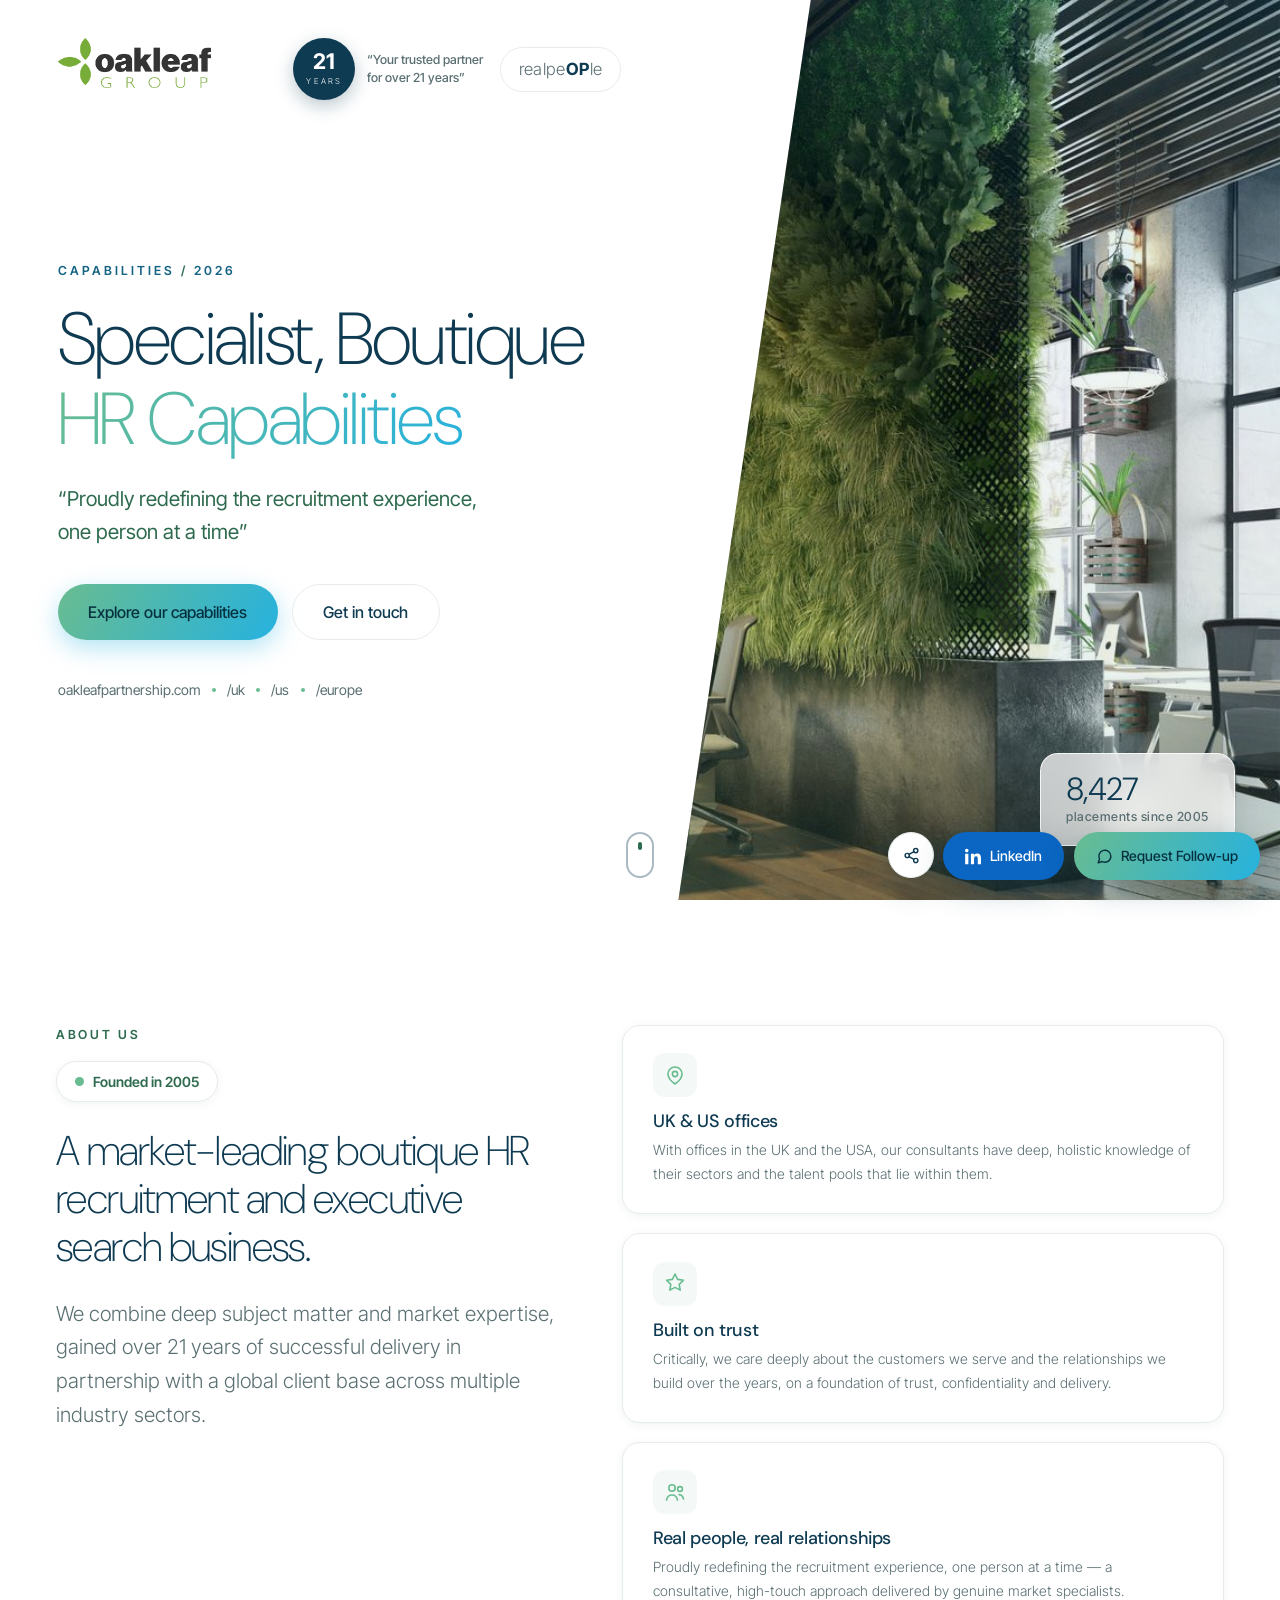
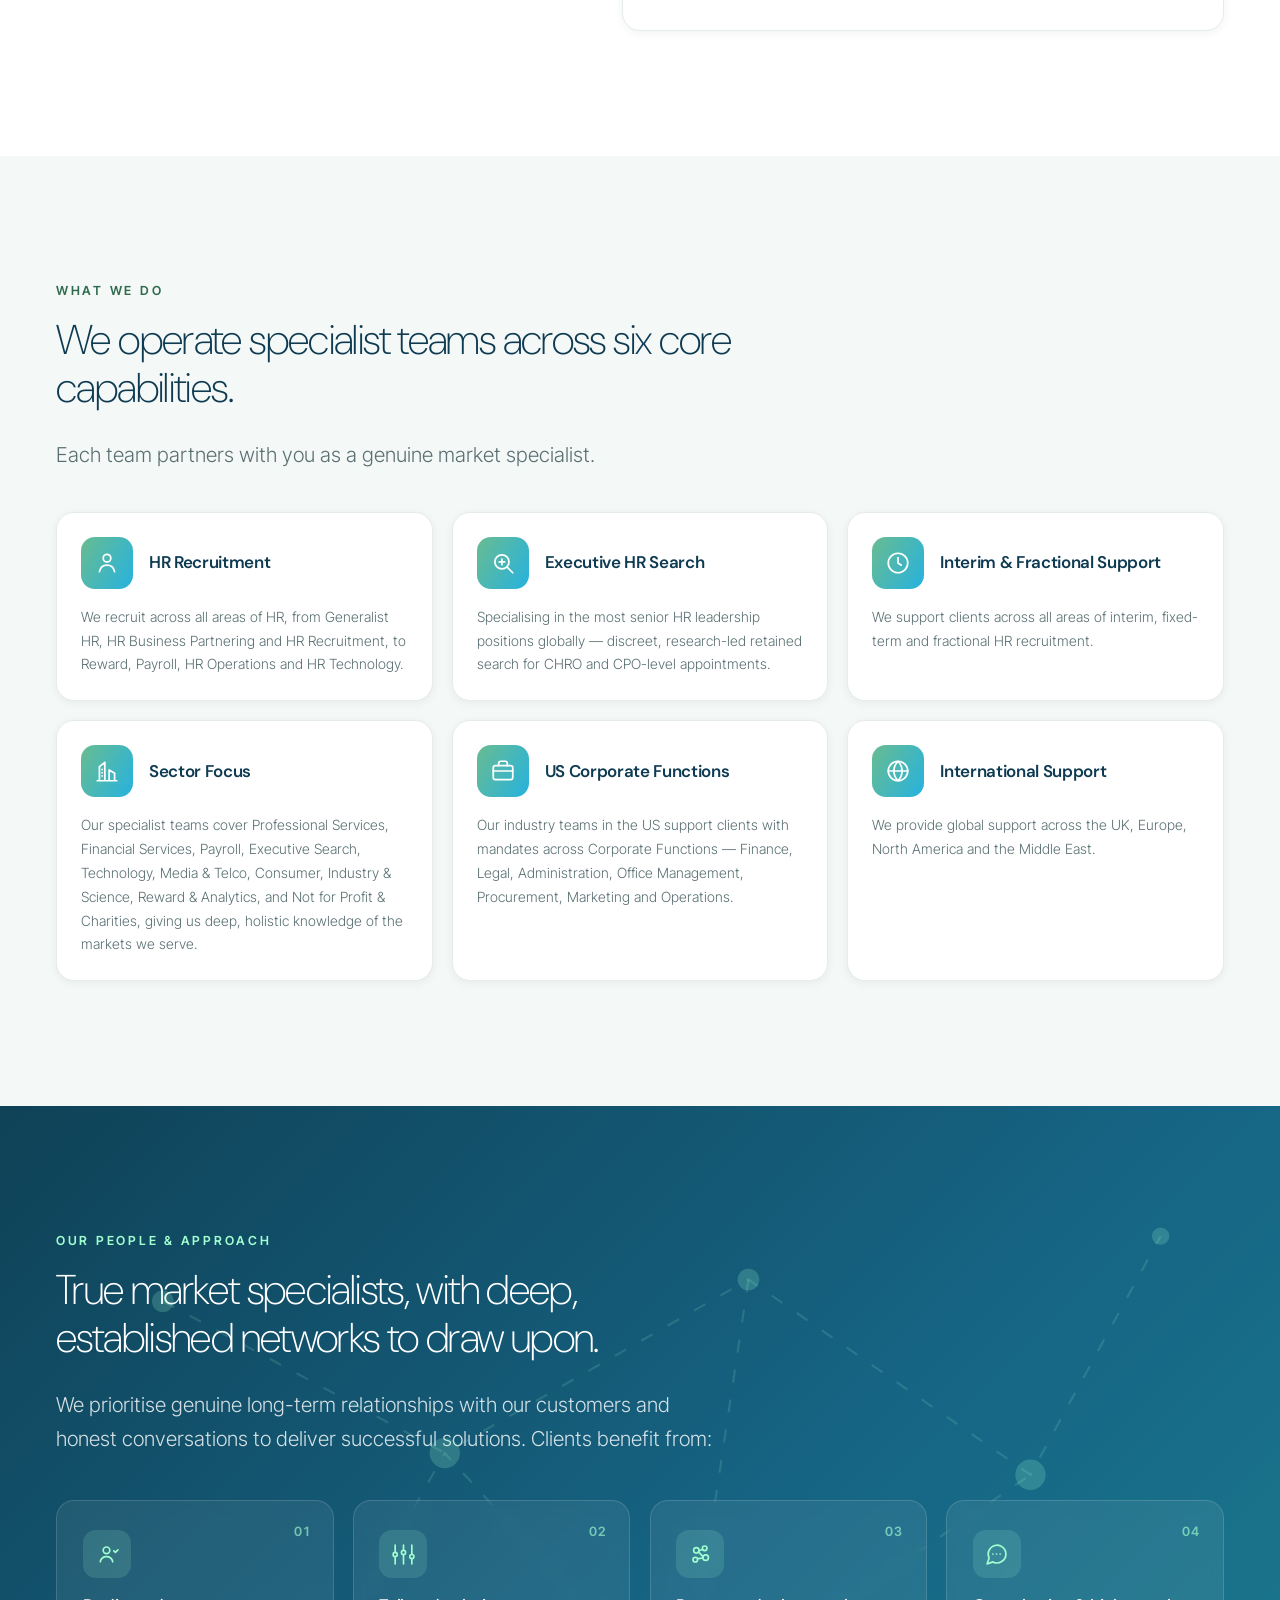
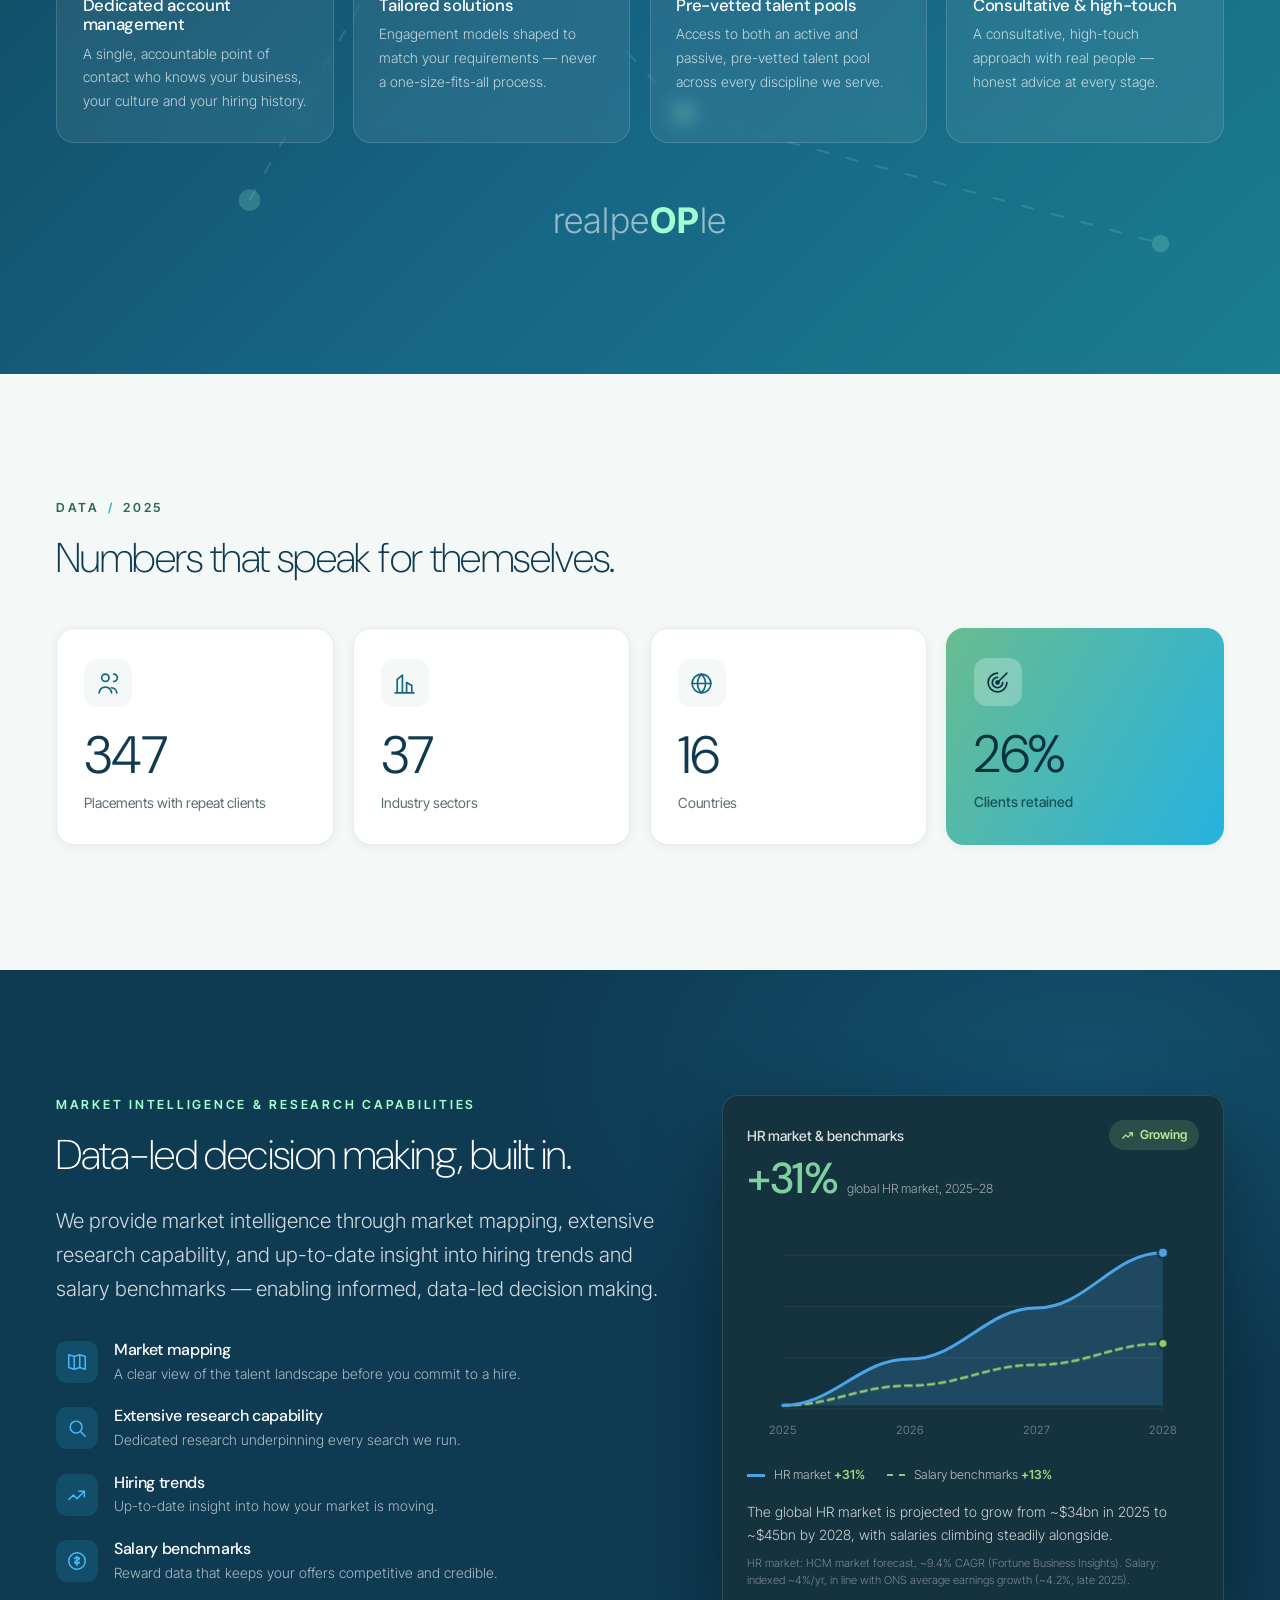
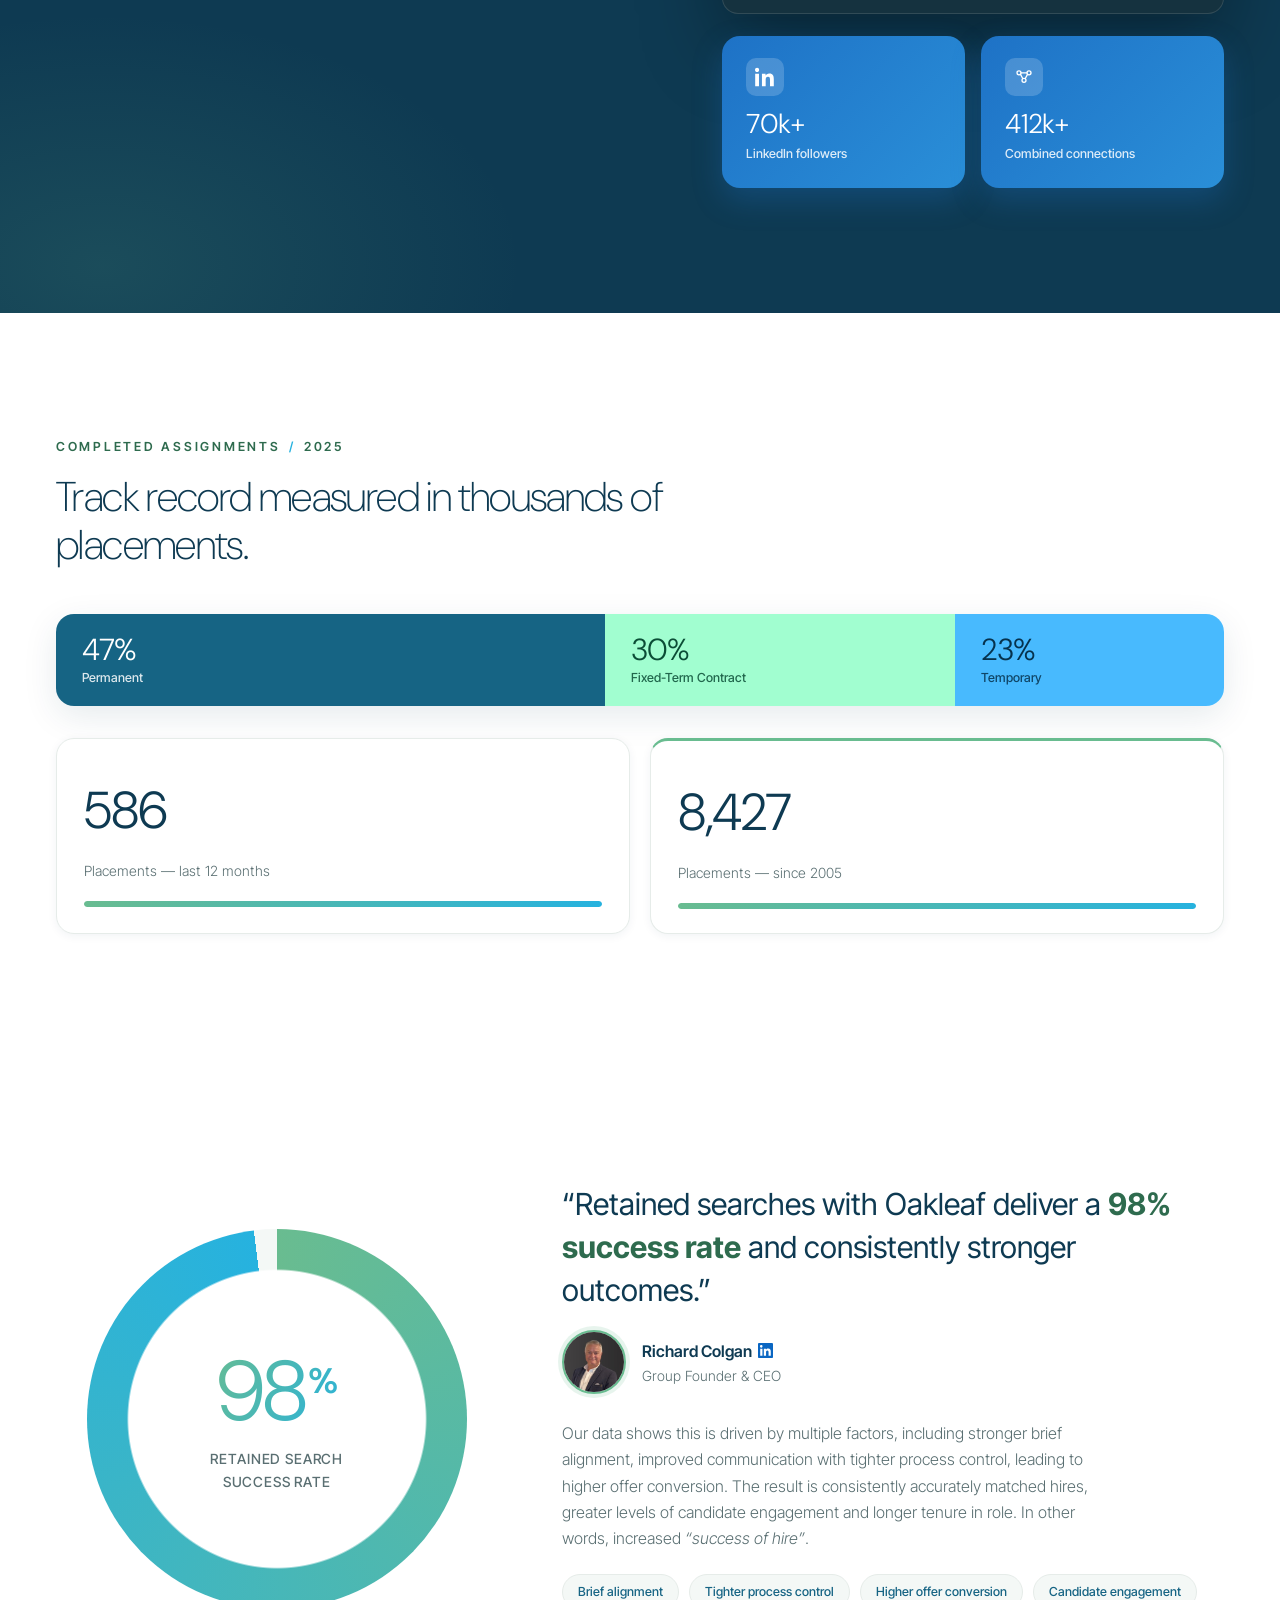
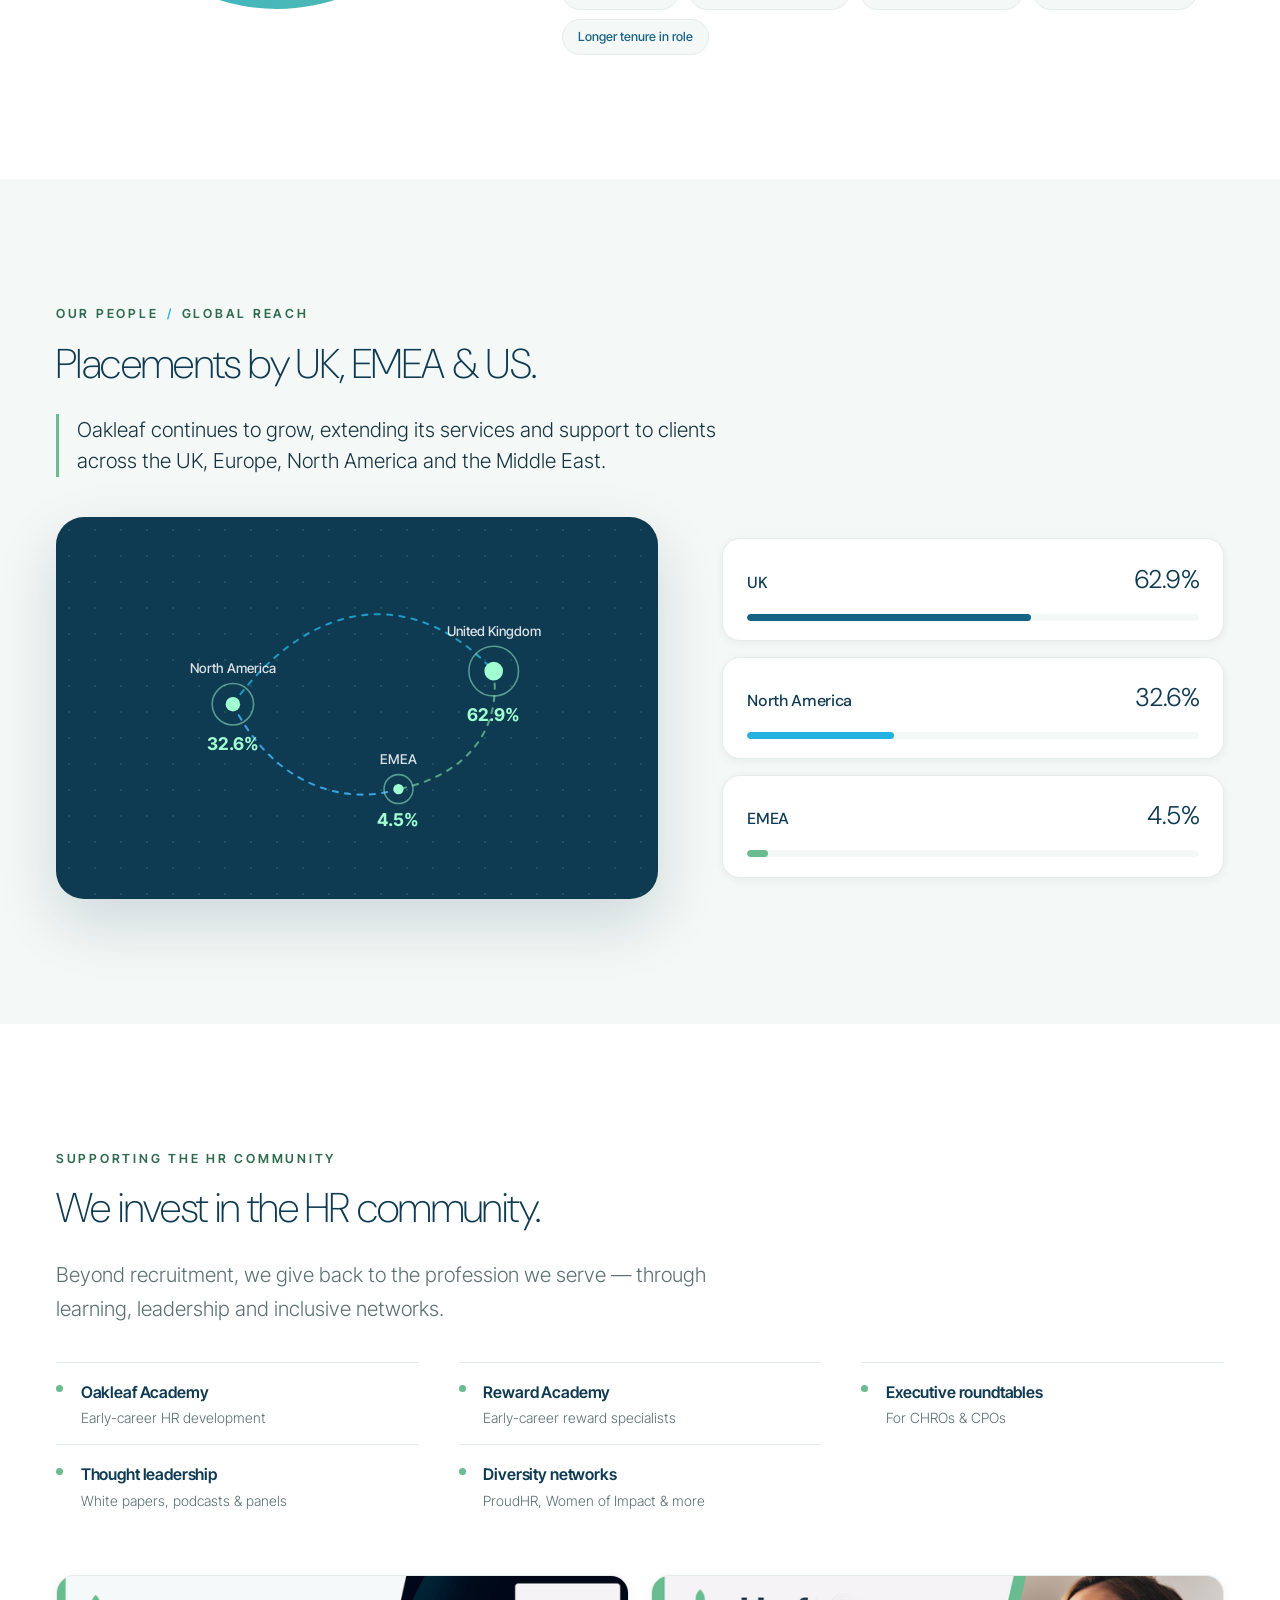
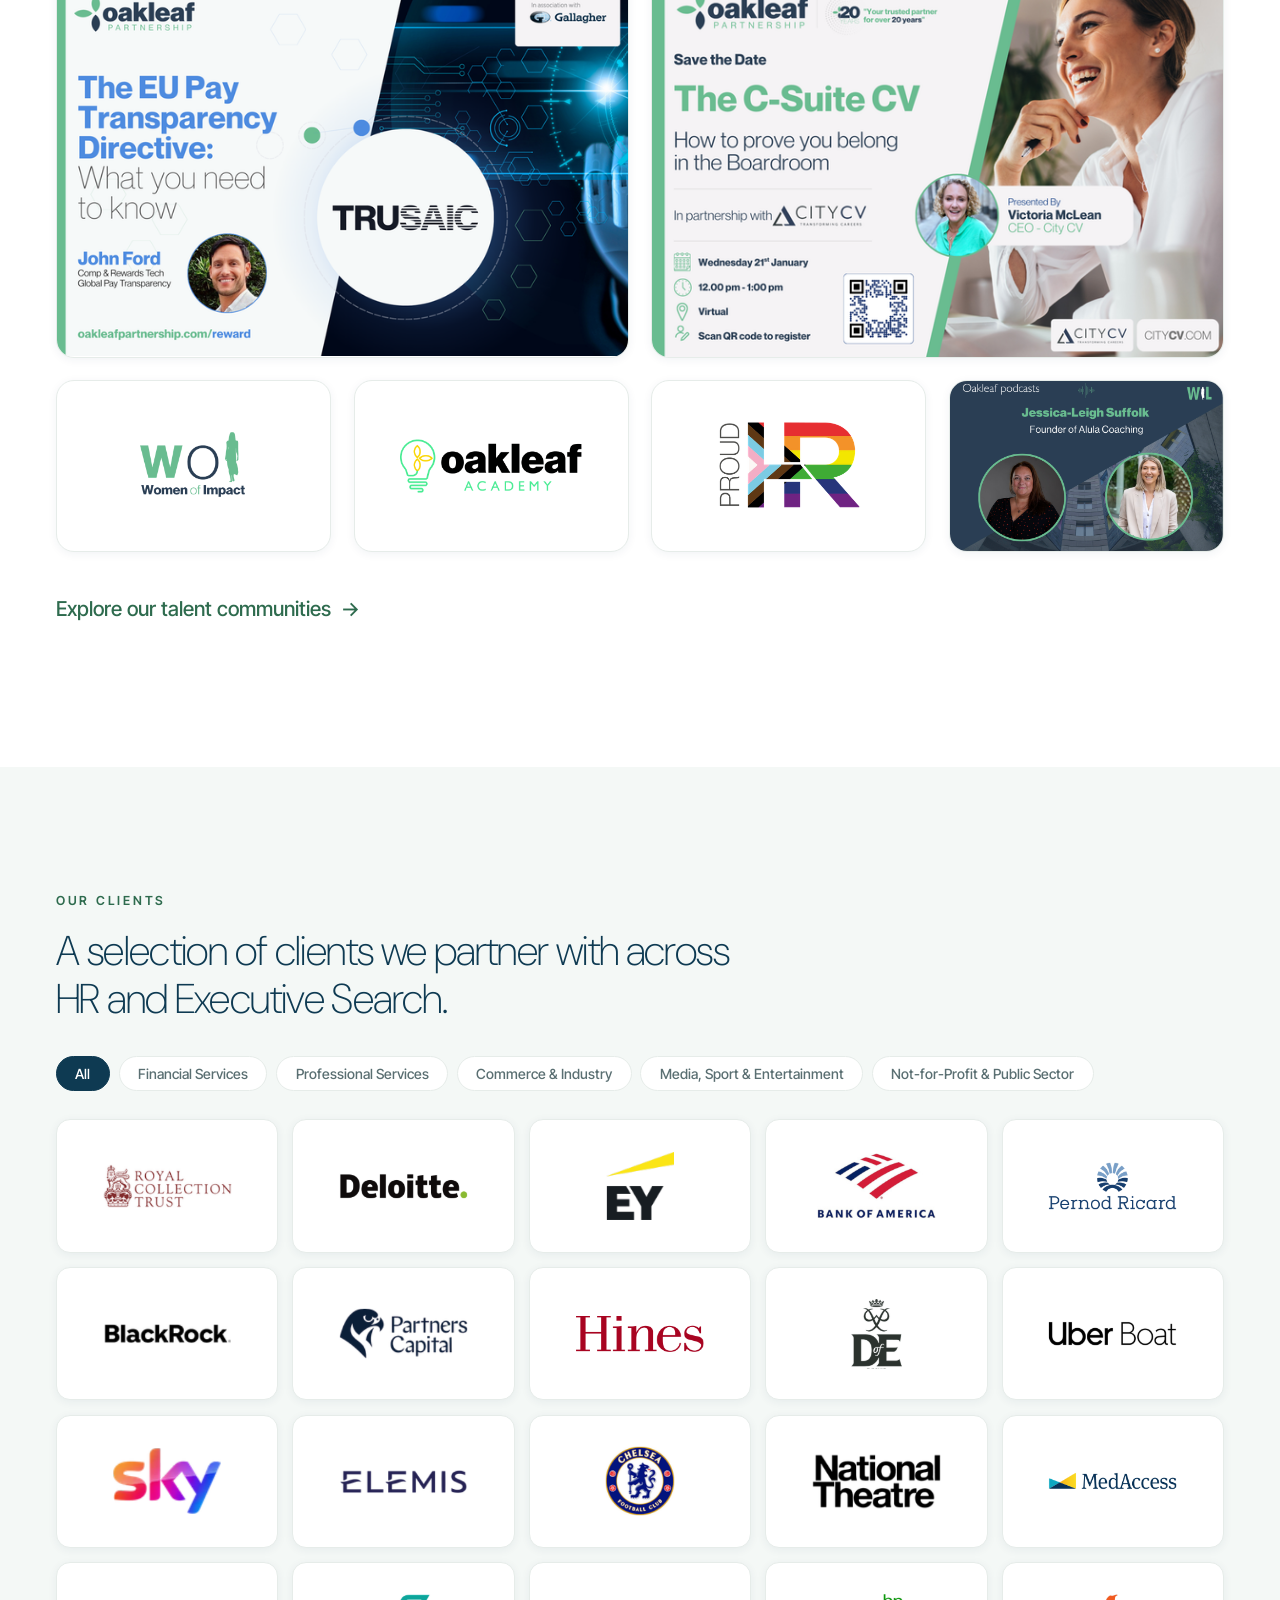
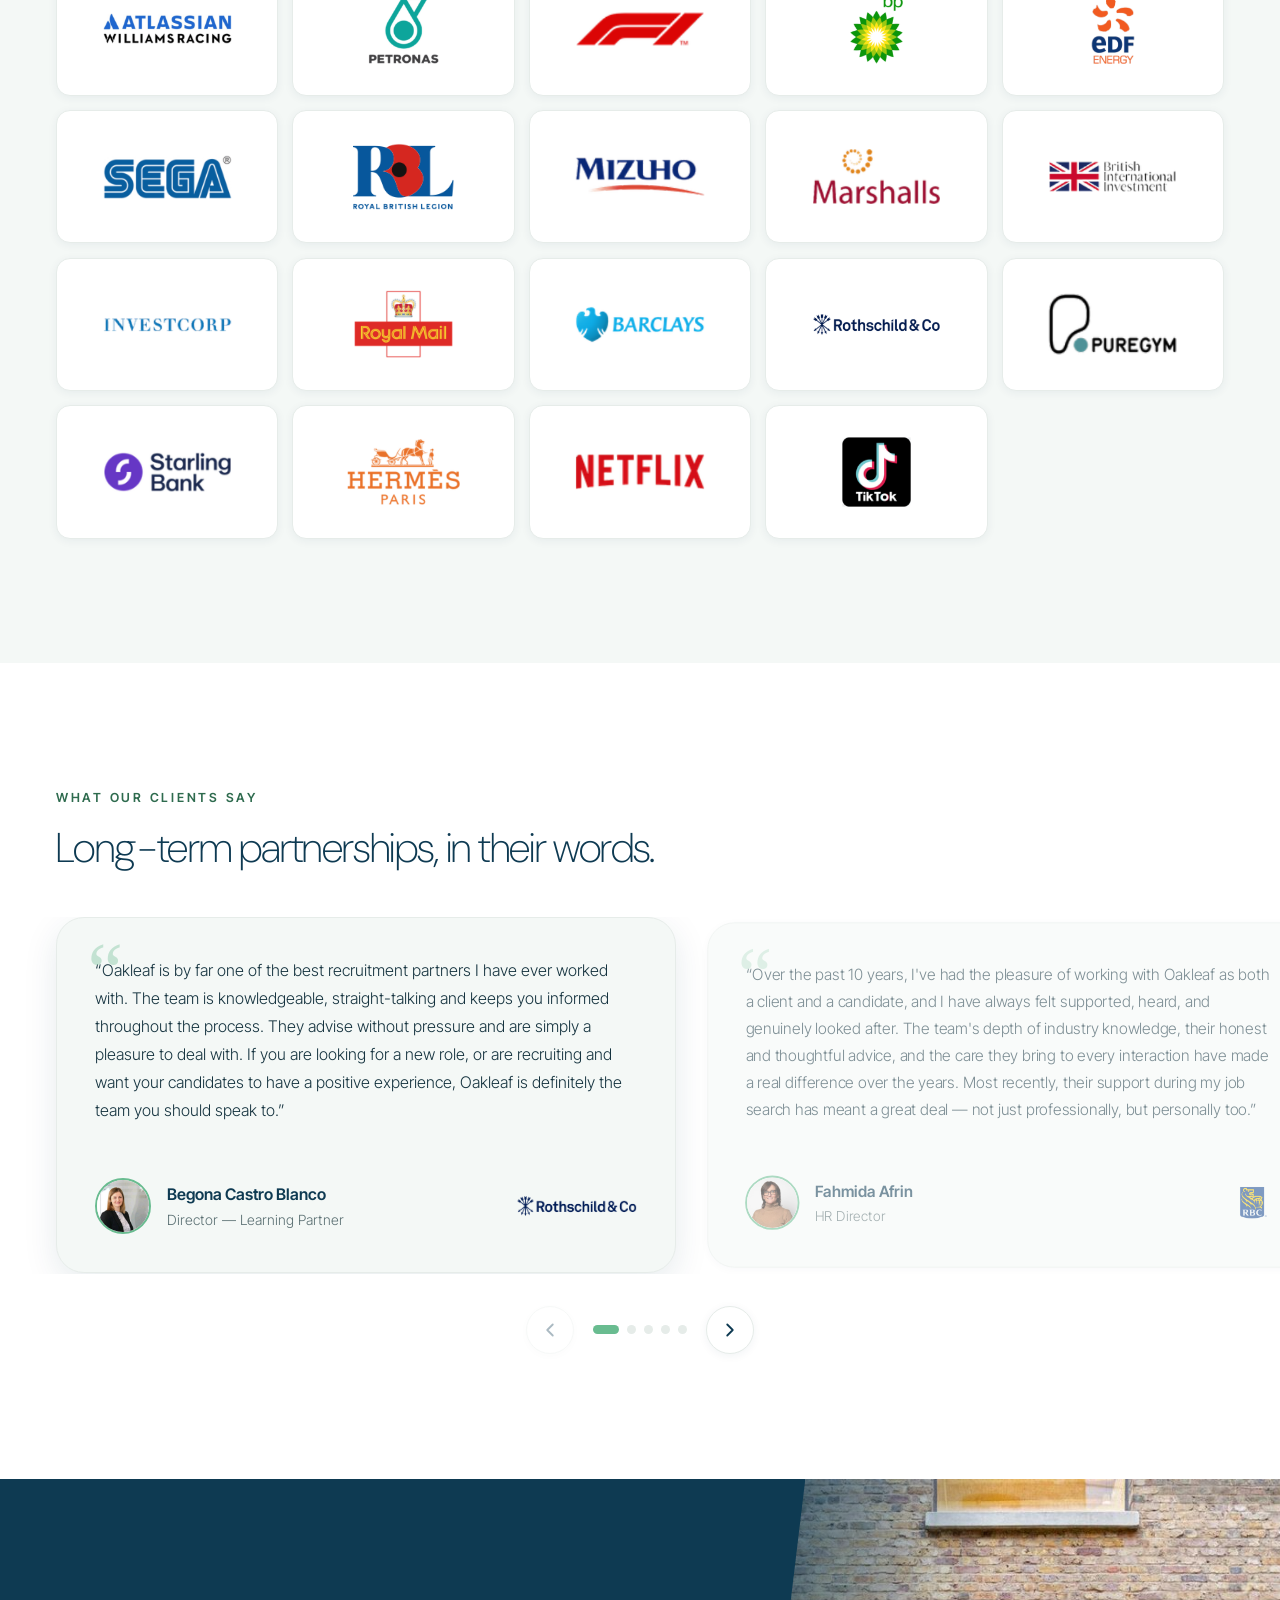
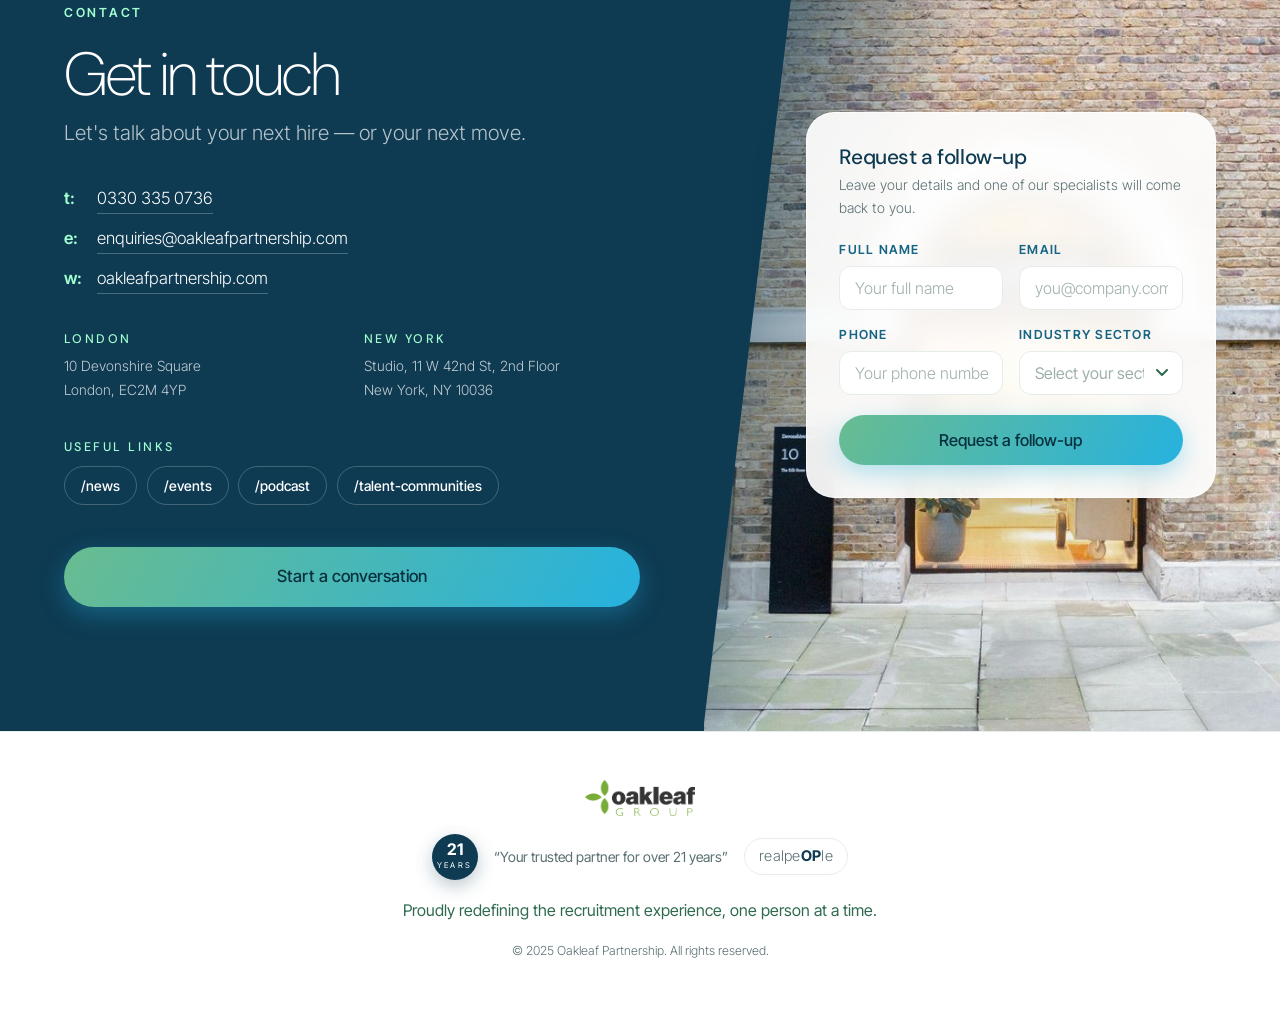
==== index.html @ 2468b158 "Remove blurred background blobs from hero Cleaner hero panel: drop the animated blur orbs and their " ====
<!DOCTYPE html>
<html lang="en-GB">
<head>
  <meta charset="UTF-8">
  <meta name="viewport" content="width=device-width, initial-scale=1.0">
  <title>Oakleaf Group — Specialist, Boutique HR Capabilities</title>
  <meta name="description" content="Oakleaf Partnership is a market-leading boutique HR recruitment and executive search business. Your trusted partner for over 21 years — proudly redefining the recruitment experience, one person at a time.">
  <link rel="canonical" href="https://cap.oakleafpartnership.com/">
  <meta name="robots" content="index, follow, max-image-preview:large, max-snippet:-1">
  <meta name="theme-color" content="#0e3a52">

  <!-- Open Graph -->
  <meta property="og:title" content="Oakleaf Group — Specialist, Boutique HR Capabilities">
  <meta property="og:description" content="Your trusted partner for over 21 years. Proudly redefining the recruitment experience, one person at a time.">
  <meta property="og:type" content="website">
  <meta property="og:url" content="https://cap.oakleafpartnership.com/">
  <meta property="og:site_name" content="Oakleaf Partnership">
  <meta property="og:locale" content="en_GB">
  <meta property="og:image" content="https://cap.oakleafpartnership.com/assets/og-image.jpg">
  <meta property="og:image:width" content="1200">
  <meta property="og:image:height" content="630">
  <meta property="og:image:alt" content="Oakleaf Group — boutique HR recruitment and executive search">

  <!-- Twitter / X -->
  <meta name="twitter:card" content="summary_large_image">
  <meta name="twitter:title" content="Oakleaf Group — Specialist, Boutique HR Capabilities">
  <meta name="twitter:description" content="Your trusted partner for over 21 years. Proudly redefining the recruitment experience, one person at a time.">
  <meta name="twitter:image" content="https://cap.oakleafpartnership.com/assets/og-image.jpg">

  <!-- Icons -->
  <link rel="icon" type="image/png" sizes="32x32" href="assets/favicon-32.png">
  <link rel="icon" type="image/png" sizes="192x192" href="assets/favicon-192.png">
  <link rel="apple-touch-icon" href="assets/apple-touch-icon.png">
  <link rel="preconnect" href="https://fonts.googleapis.com">
  <link rel="preconnect" href="https://fonts.gstatic.com" crossorigin>
  <link href="https://fonts.googleapis.com/css2?family=Inter+Tight:wght@300;400;500;600;700&family=DM+Sans:opsz,wght@9..40,200..700&display=swap" rel="stylesheet">
  <link rel="stylesheet" href="css/styles.css">
  <script type="application/ld+json">
  {
    "@context": "https://schema.org",
    "@graph": [
      {
        "@type": "EmploymentAgency",
        "@id": "https://www.oakleafpartnership.com/#organization",
        "name": "Oakleaf Partnership",
        "alternateName": "Oakleaf Group",
        "url": "https://www.oakleafpartnership.com",
        "logo": "https://cap.oakleafpartnership.com/assets/oakleaf-logo.png",
        "image": "https://cap.oakleafpartnership.com/assets/og-image.jpg",
        "foundingDate": "2005",
        "slogan": "Proudly redefining the recruitment experience, one person at a time",
        "description": "Market-leading boutique HR recruitment and executive search business, delivering for a global client base across multiple industry sectors for over 21 years.",
        "telephone": "+443303350736",
        "email": "enquiries@oakleafpartnership.com",
        "sameAs": [
          "https://www.linkedin.com/company/oakleaf-partnership/"
        ],
        "address": [
          { "@type": "PostalAddress", "streetAddress": "10 Devonshire Square", "addressLocality": "London", "postalCode": "EC2M 4YP", "addressCountry": "GB" },
          { "@type": "PostalAddress", "streetAddress": "Studio, 11 W 42nd St, 2nd Floor", "addressLocality": "New York", "addressRegion": "NY", "postalCode": "10036", "addressCountry": "US" }
        ],
        "contactPoint": {
          "@type": "ContactPoint",
          "contactType": "enquiries",
          "telephone": "+443303350736",
          "email": "enquiries@oakleafpartnership.com",
          "availableLanguage": "English"
        },
        "areaServed": ["GB", "US", "IE", "EMEA"],
        "knowsAbout": ["HR Recruitment", "Executive HR Search", "Interim and Fractional HR", "Reward and Analytics", "Payroll", "US Corporate Functions"],
        "founder": { "@id": "https://www.oakleafpartnership.com/#richard-colgan" }
      },
      {
        "@type": "Person",
        "@id": "https://www.oakleafpartnership.com/#richard-colgan",
        "name": "Richard Colgan",
        "jobTitle": "Group Founder & CEO",
        "worksFor": { "@id": "https://www.oakleafpartnership.com/#organization" },
        "image": "https://cap.oakleafpartnership.com/assets/people/richard-colgan.jpg",
        "sameAs": ["https://www.linkedin.com/in/richard-colgan-88541a1/"]
      },
      {
        "@type": "WebSite",
        "@id": "https://cap.oakleafpartnership.com/#website",
        "url": "https://cap.oakleafpartnership.com/",
        "name": "Oakleaf Group Capabilities",
        "publisher": { "@id": "https://www.oakleafpartnership.com/#organization" },
        "inLanguage": "en-GB"
      },
      {
        "@type": "WebPage",
        "@id": "https://cap.oakleafpartnership.com/#webpage",
        "url": "https://cap.oakleafpartnership.com/",
        "name": "Oakleaf Group — Specialist, Boutique HR Capabilities",
        "description": "Oakleaf Partnership is a market-leading boutique HR recruitment and executive search business. Your trusted partner for over 21 years.",
        "isPartOf": { "@id": "https://cap.oakleafpartnership.com/#website" },
        "about": { "@id": "https://www.oakleafpartnership.com/#organization" },
        "primaryImageOfPage": "https://cap.oakleafpartnership.com/assets/og-image.jpg",
        "inLanguage": "en-GB"
      }
    ]
  }
  </script>
</head>
<body>

<a class="skip-link" href="#main">Skip to content</a>

<!-- Scroll progress -->
<div class="progress-track" aria-hidden="true"><div class="progress-bar" id="progress-bar"></div></div>

<!-- Sticky nav -->
<nav class="site-nav" id="site-nav" aria-label="Section navigation">
  <div class="site-nav__inner">
    <a class="site-nav__brand" href="#hero" aria-label="Oakleaf Group — back to top">
      <img src="assets/oakleaf-logo.png" alt="Oakleaf Group" width="112" height="36">
    </a>
    <button class="site-nav__toggle" id="nav-toggle" aria-expanded="false" aria-controls="nav-links" aria-label="Toggle navigation menu">
      <span></span><span></span><span></span>
    </button>
    <ul class="site-nav__links" id="nav-links">
      <li><a href="#about" data-spy="about">About</a></li>
      <li><a href="#what-we-do" data-spy="what-we-do">What We Do</a></li>
      <li><a href="#approach" data-spy="approach">Approach</a></li>
      <li><a href="#data" data-spy="data">Data</a></li>
      <li><a href="#community" data-spy="community">Community</a></li>
      <li><a href="#clients" data-spy="clients">Clients</a></li>
      <li><a href="#testimonials" data-spy="testimonials">Testimonials</a></li>
      <li><a href="#contact" data-spy="contact" class="site-nav__cta">Contact</a></li>
    </ul>
  </div>
</nav>

<main id="main">

  <!-- ============ HERO ============ -->
  <header class="hero" id="hero">
    <div class="hero__panel">
      <div class="hero__top">
        <img class="hero__logo" src="assets/oakleaf-logo.png" alt="Oakleaf Group" width="150" height="48" data-parallax="6">
        <div class="hero__badges">
          <div class="badge-years" data-parallax="10" role="img" aria-label="21 years — your trusted partner for over 21 years">
            <span class="badge-years__circle"><strong>21</strong><small>YEARS</small></span>
            <span class="badge-years__strap">&ldquo;Your trusted partner<br>for over 21 years&rdquo;</span>
          </div>
          <span class="badge-rpo" data-parallax="14" aria-label="real people">real<em>pe<strong>OP</strong>le</em></span>
        </div>
      </div>

      <div class="hero__content">
        <p class="hero__eyebrow reveal">Capabilities <span aria-hidden="true">/</span> 2026</p>
        <h1 class="hero__title reveal" data-parallax="4">
          Specialist, Boutique<br>
          <span class="hero__title-accent">HR Capabilities</span>
        </h1>
        <p class="hero__sub reveal">&ldquo;Proudly redefining the recruitment experience,<br class="br-desktop"> one person at a time&rdquo;</p>
        <div class="hero__ctas reveal">
          <a class="btn btn--primary" href="#what-we-do">Explore our capabilities</a>
          <a class="btn btn--ghost" href="#contact">Get in touch</a>
        </div>
        <p class="hero__meta reveal">
          <span>oakleafpartnership.com</span><span class="dot" aria-hidden="true"></span><span>/uk</span><span class="dot" aria-hidden="true"></span><span>/us</span><span class="dot" aria-hidden="true"></span><span>/europe</span>
        </p>
      </div>
    </div>

    <div class="hero__media" aria-hidden="true">
      <div class="hero__img-wrap" data-parallax-scroll>
        <img src="assets/hero-office.jpg" alt="" width="1600" height="901" fetchpriority="high">
        <div class="hero__img-tint"></div>
      </div>
      <div class="hero__glass" data-parallax="18">
        <span class="hero__glass-num" data-count="8427" data-format="comma">0</span>
        <span class="hero__glass-label">placements since 2005</span>
      </div>
    </div>

    <a class="hero__scroll-cue" href="#about" aria-label="Scroll to About section"><span></span></a>
  </header>

  <!-- ============ ABOUT ============ -->
  <section class="section about" id="about" data-spy-section="about">
    <div class="container">
      <div class="about__grid">
        <div class="about__intro">
          <p class="eyebrow reveal">About Us</p>
          <div class="badge-founded reveal" role="img" aria-label="Founded in 2005">
            <span class="badge-founded__pulse" aria-hidden="true"></span>
            Founded in 2005
          </div>
          <h2 class="section-title reveal">A market-leading boutique HR recruitment and executive search business.</h2>
          <p class="lead reveal">We combine deep subject matter and market expertise, gained over 21 years of successful delivery in partnership with a global client base across multiple industry sectors.</p>
        </div>
        <div class="about__cards">
          <article class="about-card reveal">
            <span class="about-card__icon" aria-hidden="true">
              <svg viewBox="0 0 24 24" fill="none" stroke="currentColor" stroke-width="1.6" stroke-linecap="round" stroke-linejoin="round"><path d="M12 21s-7-4.6-7-10a7 7 0 0 1 14 0c0 5.4-7 10-7 10z"/><circle cx="12" cy="11" r="2.6"/></svg>
            </span>
            <h3>UK &amp; US offices</h3>
            <p>With offices in the UK and the USA, our consultants have deep, holistic knowledge of their sectors and the talent pools that lie within them.</p>
          </article>
          <article class="about-card reveal">
            <span class="about-card__icon" aria-hidden="true">
              <svg viewBox="0 0 24 24" fill="none" stroke="currentColor" stroke-width="1.6" stroke-linecap="round" stroke-linejoin="round"><path d="M12 2l2.6 5.4 5.9.8-4.3 4.1 1 5.8L12 15.4 6.8 18.1l1-5.8L3.5 8.2l5.9-.8z"/></svg>
            </span>
            <h3>Built on trust</h3>
            <p>Critically, we care deeply about the customers we serve and the relationships we build over the years, on a foundation of trust, confidentiality and delivery.</p>
          </article>
          <article class="about-card reveal">
            <span class="about-card__icon" aria-hidden="true">
              <svg viewBox="0 0 24 24" fill="none" stroke="currentColor" stroke-width="1.6" stroke-linecap="round" stroke-linejoin="round"><circle cx="9" cy="8" r="3.2"/><path d="M3.5 20c.6-3.2 2.8-5 5.5-5s4.9 1.8 5.5 5"/><circle cx="17" cy="9" r="2.4"/><path d="M16 14.6c2.3.2 4 1.7 4.5 4.4"/></svg>
            </span>
            <h3>Real people, real relationships</h3>
            <p>Proudly redefining the recruitment experience, one person at a time — a consultative, high-touch approach delivered by genuine market specialists.</p>
          </article>
        </div>
      </div>
    </div>
  </section>

  <!-- ============ WHAT WE DO ============ -->
  <section class="section section--tint what-we-do" id="what-we-do" data-spy-section="what-we-do">
    <div class="container">
      <p class="eyebrow reveal">What We Do</p>
      <h2 class="section-title reveal">We operate specialist teams across six core capabilities.</h2>
      <p class="lead reveal">Each team partners with you as a genuine market specialist.</p>

      <div class="cap-grid">
        <article class="cap-card reveal">
          <div class="cap-card__head">
            <span class="cap-card__icon" aria-hidden="true">
              <svg viewBox="0 0 24 24" fill="none" stroke="currentColor" stroke-width="1.6" stroke-linecap="round" stroke-linejoin="round"><circle cx="12" cy="7.5" r="3.5"/><path d="M5 20c.8-3.8 3.5-6 7-6s6.2 2.2 7 6"/></svg>
            </span>
            <h3 class="cap-card__title">HR Recruitment</h3>
          </div>
          <div class="cap-card__body">
            <p>We recruit across all areas of HR, from Generalist HR, HR Business Partnering and HR Recruitment, to Reward, Payroll, HR Operations and HR Technology.</p>
          </div>
        </article>

        <article class="cap-card reveal">
          <div class="cap-card__head">
            <span class="cap-card__icon" aria-hidden="true">
              <svg viewBox="0 0 24 24" fill="none" stroke="currentColor" stroke-width="1.6" stroke-linecap="round" stroke-linejoin="round"><circle cx="11" cy="11" r="6.5"/><path d="M16 16l5 5"/><path d="M11 8.5v5M8.5 11h5"/></svg>
            </span>
            <h3 class="cap-card__title">Executive HR Search</h3>
          </div>
          <div class="cap-card__body">
            <p>Specialising in the most senior HR leadership positions globally — discreet, research-led retained search for CHRO and CPO-level appointments.</p>
          </div>
        </article>

        <article class="cap-card reveal">
          <div class="cap-card__head">
            <span class="cap-card__icon" aria-hidden="true">
              <svg viewBox="0 0 24 24" fill="none" stroke="currentColor" stroke-width="1.6" stroke-linecap="round" stroke-linejoin="round"><circle cx="12" cy="12" r="9"/><path d="M12 7v5l3 2"/></svg>
            </span>
            <h3 class="cap-card__title">Interim &amp; Fractional Support</h3>
          </div>
          <div class="cap-card__body">
            <p>We support clients across all areas of interim, fixed-term and fractional HR recruitment.</p>
          </div>
        </article>

        <article class="cap-card reveal">
          <div class="cap-card__head">
            <span class="cap-card__icon" aria-hidden="true">
              <svg viewBox="0 0 24 24" fill="none" stroke="currentColor" stroke-width="1.6" stroke-linecap="round" stroke-linejoin="round"><path d="M3 21h18M5 21V8l5-4v17M14 21V11l5 3v7"/><path d="M7.5 10.5h.01M7.5 13.5h.01M7.5 16.5h.01"/></svg>
            </span>
            <h3 class="cap-card__title">Sector Focus</h3>
          </div>
          <div class="cap-card__body">
            <p>Our specialist teams cover Professional Services, Financial Services, Payroll, Executive Search, Technology, Media &amp; Telco, Consumer, Industry &amp; Science, Reward &amp; Analytics, and Not for Profit &amp; Charities, giving us deep, holistic knowledge of the markets we serve.</p>
          </div>
        </article>

        <article class="cap-card reveal">
          <div class="cap-card__head">
            <span class="cap-card__icon" aria-hidden="true">
              <svg viewBox="0 0 24 24" fill="none" stroke="currentColor" stroke-width="1.6" stroke-linecap="round" stroke-linejoin="round"><rect x="3" y="7" width="18" height="13" rx="2"/><path d="M8 7V5a2 2 0 0 1 2-2h4a2 2 0 0 1 2 2v2"/><path d="M3 12h18"/></svg>
            </span>
            <h3 class="cap-card__title">US Corporate Functions</h3>
          </div>
          <div class="cap-card__body">
            <p>Our industry teams in the US support clients with mandates across Corporate Functions — Finance, Legal, Administration, Office Management, Procurement, Marketing and Operations.</p>
          </div>
        </article>

        <article class="cap-card reveal">
          <div class="cap-card__head">
            <span class="cap-card__icon" aria-hidden="true">
              <svg viewBox="0 0 24 24" fill="none" stroke="currentColor" stroke-width="1.6" stroke-linecap="round" stroke-linejoin="round"><circle cx="12" cy="12" r="9"/><path d="M3 12h18M12 3c2.5 2.6 3.8 5.6 3.8 9S14.5 18.4 12 21c-2.5-2.6-3.8-5.6-3.8-9S9.5 5.6 12 3z"/></svg>
            </span>
            <h3 class="cap-card__title">International Support</h3>
          </div>
          <div class="cap-card__body">
            <p>We provide global support across the UK, Europe, North America and the Middle East.</p>
          </div>
        </article>
      </div>
    </div>
  </section>

  <!-- ============ OUR PEOPLE & APPROACH ============ -->
  <section class="section approach" id="approach" data-spy-section="approach">
    <div class="approach__network" aria-hidden="true">
      <svg viewBox="0 0 600 400" preserveAspectRatio="xMidYMid slice">
        <g class="net-lines" stroke="currentColor" stroke-width="1" fill="none">
          <path d="M80 90 L210 160 L350 80 L480 170 L540 60"/>
          <path d="M120 320 L210 160 L320 280 L480 170"/>
          <path d="M350 80 L320 280 L540 340"/>
        </g>
        <g class="net-dots" fill="currentColor">
          <circle cx="80" cy="90" r="5"/><circle cx="210" cy="160" r="7"/><circle cx="350" cy="80" r="5"/>
          <circle cx="480" cy="170" r="7"/><circle cx="540" cy="60" r="4"/><circle cx="120" cy="320" r="5"/>
          <circle cx="320" cy="280" r="6"/><circle cx="540" cy="340" r="4"/>
        </g>
      </svg>
    </div>
    <div class="container">
      <p class="eyebrow eyebrow--light reveal">Our People &amp; Approach</p>
      <h2 class="section-title section-title--light reveal">True market specialists, with deep, established networks to draw upon.</h2>
      <p class="lead lead--light reveal">We prioritise genuine long-term relationships with our customers and honest conversations to deliver successful solutions. Clients benefit from:</p>

      <div class="benefit-grid">
        <article class="benefit-card reveal">
          <span class="benefit-card__num" aria-hidden="true">01</span>
          <span class="benefit-card__icon" aria-hidden="true">
            <svg viewBox="0 0 24 24" fill="none" stroke="currentColor" stroke-width="1.6" stroke-linecap="round" stroke-linejoin="round"><circle cx="12" cy="8" r="3.2"/><path d="M6 19c.7-3.2 3-5 6-5s5.3 1.8 6 5"/><path d="M19 8.5l1.5 1.5L23 7.5"/></svg>
          </span>
          <h3>Dedicated account management</h3>
          <p>A single, accountable point of contact who knows your business, your culture and your hiring history.</p>
        </article>
        <article class="benefit-card reveal">
          <span class="benefit-card__num" aria-hidden="true">02</span>
          <span class="benefit-card__icon" aria-hidden="true">
            <svg viewBox="0 0 24 24" fill="none" stroke="currentColor" stroke-width="1.6" stroke-linecap="round" stroke-linejoin="round"><path d="M4 21v-7M4 10V3M12 21v-9M12 8V3M20 21v-5M20 12V3"/><circle cx="4" cy="12" r="2"/><circle cx="12" cy="10" r="2"/><circle cx="20" cy="14" r="2"/></svg>
          </span>
          <h3>Tailored solutions</h3>
          <p>Engagement models shaped to match your requirements — never a one-size-fits-all process.</p>
        </article>
        <article class="benefit-card reveal">
          <span class="benefit-card__num" aria-hidden="true">03</span>
          <span class="benefit-card__icon" aria-hidden="true">
            <svg viewBox="0 0 24 24" fill="none" stroke="currentColor" stroke-width="1.6" stroke-linecap="round" stroke-linejoin="round"><circle cx="8" cy="8" r="2.6"/><circle cx="16" cy="6" r="2.2"/><circle cx="17" cy="15" r="2.6"/><circle cx="7" cy="17" r="2.2"/><path d="M10 9.5l4 4M9.8 15.9l4.6-.5M14.2 7.2l-3.5.9"/></svg>
          </span>
          <h3>Pre-vetted talent pools</h3>
          <p>Access to both an active and passive, pre-vetted talent pool across every discipline we serve.</p>
        </article>
        <article class="benefit-card reveal">
          <span class="benefit-card__num" aria-hidden="true">04</span>
          <span class="benefit-card__icon" aria-hidden="true">
            <svg viewBox="0 0 24 24" fill="none" stroke="currentColor" stroke-width="1.6" stroke-linecap="round" stroke-linejoin="round"><path d="M21 11.5a8.5 8.5 0 0 1-12.4 7.6L3 21l1.9-5.6A8.5 8.5 0 1 1 21 11.5z"/><path d="M8.5 11.5h.01M12 11.5h.01M15.5 11.5h.01"/></svg>
          </span>
          <h3>Consultative &amp; high-touch</h3>
          <p>A consultative, high-touch approach with real people — honest advice at every stage.</p>
        </article>
      </div>

      <p class="approach__rpo reveal" aria-label="real people">real<em>pe<strong>OP</strong>le</em></p>
    </div>
  </section>

  <!-- ============ DATA / 2025 ============ -->
  <section class="section section--tint data" id="data" data-spy-section="data">
    <div class="container">
      <p class="eyebrow reveal">Data <span aria-hidden="true">/</span> 2025</p>
      <h2 class="section-title reveal">Numbers that speak for themselves.</h2>

      <div class="metric-grid">
        <article class="metric-card reveal">
          <span class="metric-card__icon" aria-hidden="true">
            <svg viewBox="0 0 24 24" fill="none" stroke="currentColor" stroke-width="1.6" stroke-linecap="round" stroke-linejoin="round"><path d="M17 3a3.5 3.5 0 0 1 0 7M20 21c-.5-3-2.3-4.7-5-4.9"/><circle cx="9" cy="6.5" r="3.5"/><path d="M3 21c.7-3.6 3-5.5 6-5.5s5.3 1.9 6 5.5"/></svg>
          </span>
          <span class="metric-card__value"><span data-count="347">0</span></span>
          <span class="metric-card__label">Placements with repeat clients</span>
        </article>
        <article class="metric-card reveal">
          <span class="metric-card__icon" aria-hidden="true">
            <svg viewBox="0 0 24 24" fill="none" stroke="currentColor" stroke-width="1.6" stroke-linecap="round" stroke-linejoin="round"><path d="M3 21h18M5 21V8l5-4v17M14 21V11l5 3v7"/></svg>
          </span>
          <span class="metric-card__value"><span data-count="37">0</span></span>
          <span class="metric-card__label">Industry sectors</span>
        </article>
        <article class="metric-card reveal">
          <span class="metric-card__icon" aria-hidden="true">
            <svg viewBox="0 0 24 24" fill="none" stroke="currentColor" stroke-width="1.6" stroke-linecap="round" stroke-linejoin="round"><circle cx="12" cy="12" r="9"/><path d="M3 12h18M12 3c2.5 2.6 3.8 5.6 3.8 9s-1.3 6.4-3.8 9c-2.5-2.6-3.8-5.6-3.8-9S9.5 5.6 12 3z"/></svg>
          </span>
          <span class="metric-card__value"><span data-count="16">0</span></span>
          <span class="metric-card__label">Countries</span>
        </article>
        <article class="metric-card metric-card--feature reveal">
          <span class="metric-card__icon" aria-hidden="true">
            <svg viewBox="0 0 24 24" fill="none" stroke="currentColor" stroke-width="1.6" stroke-linecap="round" stroke-linejoin="round"><path d="M12 3a9 9 0 1 0 9 9"/><path d="M12 7a5 5 0 1 0 5 5"/><circle cx="12" cy="12" r="1.4"/><path d="M21 3l-9 9"/></svg>
          </span>
          <span class="metric-card__value"><span data-count="26">0</span>%</span>
          <span class="metric-card__label">Clients retained</span>
        </article>
      </div>
    </div>
  </section>

  <!-- ============ MARKET INTELLIGENCE ============ -->
  <section class="section intelligence" id="intelligence" data-spy-section="data" aria-labelledby="intel-title">
    <div class="container">
      <div class="intel__grid">
        <div class="intel__copy">
          <p class="eyebrow eyebrow--light reveal">Market Intelligence &amp; Research Capabilities</p>
          <h2 class="section-title section-title--light reveal" id="intel-title">Data-led decision making, built in.</h2>
          <p class="lead lead--light reveal">We provide market intelligence through market mapping, extensive research capability, and up-to-date insight into hiring trends and salary benchmarks — enabling informed, data-led decision making.</p>
          <ul class="intel__list reveal">
            <li>
              <span class="intel__list-icon" aria-hidden="true"><svg viewBox="0 0 24 24" fill="none" stroke="currentColor" stroke-width="1.6" stroke-linecap="round" stroke-linejoin="round"><path d="M9 20l-6-2V4l6 2 6-2 6 2v14l-6-2-6 2zM9 6v14M15 4v14"/></svg></span>
              <div><h3>Market mapping</h3><p>A clear view of the talent landscape before you commit to a hire.</p></div>
            </li>
            <li>
              <span class="intel__list-icon" aria-hidden="true"><svg viewBox="0 0 24 24" fill="none" stroke="currentColor" stroke-width="1.6" stroke-linecap="round" stroke-linejoin="round"><circle cx="11" cy="11" r="6.5"/><path d="M16 16l5 5"/></svg></span>
              <div><h3>Extensive research capability</h3><p>Dedicated research underpinning every search we run.</p></div>
            </li>
            <li>
              <span class="intel__list-icon" aria-hidden="true"><svg viewBox="0 0 24 24" fill="none" stroke="currentColor" stroke-width="1.6" stroke-linecap="round" stroke-linejoin="round"><path d="M3 17l5-5 4 4 8-8"/><path d="M14 8h6v6"/></svg></span>
              <div><h3>Hiring trends</h3><p>Up-to-date insight into how your market is moving.</p></div>
            </li>
            <li>
              <span class="intel__list-icon" aria-hidden="true"><svg viewBox="0 0 24 24" fill="none" stroke="currentColor" stroke-width="1.6" stroke-linecap="round" stroke-linejoin="round"><circle cx="12" cy="12" r="9"/><path d="M12 7v10M9.5 9.5c0-1 1.1-1.7 2.5-1.7s2.5.7 2.5 1.7-1 1.4-2.5 1.8-2.5.8-2.5 1.8 1.1 1.7 2.5 1.7 2.5-.7 2.5-1.7"/></svg></span>
              <div><h3>Salary benchmarks</h3><p>Reward data that keeps your offers competitive and credible.</p></div>
            </li>
          </ul>
        </div>

        <div class="intel__viz">
          <figure class="intel__chart reveal" role="img" aria-label="Line chart: the global HR market grows from an index of 100 in 2025 to 131 in 2028 (+31%), while salary benchmarks rise from 100 to 113 (+13%) over the same period.">
            <div class="intel__chart-head">
              <span class="intel__chart-title">HR market &amp; benchmarks</span>
              <span class="intel__chart-pill">
                <svg viewBox="0 0 24 24" fill="none" stroke="currentColor" stroke-width="2.2" stroke-linecap="round" stroke-linejoin="round" aria-hidden="true"><path d="M3 17l6-6 4 4 8-8"/><path d="M15 7h6v6"/></svg>
                Growing
              </span>
            </div>
            <p class="intel__chart-stat">
              <span class="intel__chart-stat-num">+31%</span>
              <span class="intel__chart-stat-sub">global HR market, 2025–28</span>
            </p>
            <svg viewBox="0 0 440 230" class="intel__svg" aria-hidden="true">
              <g class="hrm-grid" stroke="currentColor" stroke-width="1">
                <line x1="35" y1="40" x2="405" y2="40"/><line x1="35" y1="90" x2="405" y2="90"/>
                <line x1="35" y1="140" x2="405" y2="140"/><line x1="35" y1="190" x2="405" y2="190"/>
              </g>
              <path class="hrm-area" d="M35,186.4 C84.3,186.4 109,141.2 158.33,141.2 C207.7,141.2 232.3,91.6 281.67,91.6 C331,91.6 355.7,37.7 405,37.7 L405,186.4 L35,186.4 Z"/>
              <path class="sal-line" fill="none" d="M35,186.4 C84.3,186.4 109,167.1 158.33,167.1 C207.7,167.1 232.3,146.9 281.67,146.9 C331,146.9 355.7,126.2 405,126.2"/>
              <path class="hrm-line" fill="none" d="M35,186.4 C84.3,186.4 109,141.2 158.33,141.2 C207.7,141.2 232.3,91.6 281.67,91.6 C331,91.6 355.7,37.7 405,37.7"/>
              <circle class="sal-dot" cx="405" cy="126.2" r="4.5"/>
              <circle class="hrm-dot" cx="405" cy="37.7" r="5"/>
              <g class="hrm-labels" fill="currentColor" font-size="11">
                <text x="35" y="214" text-anchor="middle">2025</text>
                <text x="158.33" y="214" text-anchor="middle">2026</text>
                <text x="281.67" y="214" text-anchor="middle">2027</text>
                <text x="405" y="214" text-anchor="middle">2028</text>
              </g>
            </svg>
            <figcaption class="intel__chart-foot">
              <span><i class="key key--hrm" aria-hidden="true"></i> HR market <b>+31%</b></span>
              <span><i class="key key--sal" aria-hidden="true"></i> Salary benchmarks <b>+13%</b></span>
            </figcaption>
            <p class="intel__chart-caption">The global HR market is projected to grow from ~$34bn in 2025 to ~$45bn by 2028, with salaries climbing steadily alongside.</p>
            <p class="intel__chart-source">HR market: HCM market forecast, ~9.4% CAGR (Fortune Business Insights). Salary: indexed ~4%/yr, in line with ONS average earnings growth (~4.2%, late 2025).</p>
          </figure>

          <div class="social-cards">
            <article class="social-card reveal">
              <span class="social-card__icon" aria-hidden="true">
                <svg viewBox="0 0 24 24" fill="currentColor"><path d="M4.98 3.5C4.98 4.88 3.87 6 2.5 6S0 4.88 0 3.5 1.12 1 2.5 1s2.48 1.12 2.48 2.5zM.22 8.16h4.56V23H.22zM8.34 8.16h4.37v2.02h.06c.61-1.15 2.1-2.37 4.32-2.37 4.62 0 5.47 3.04 5.47 7v8.19h-4.55v-7.26c0-1.73-.03-3.96-2.41-3.96-2.42 0-2.79 1.89-2.79 3.84V23H8.34z"/></svg>
              </span>
              <span class="social-card__value">70k+</span>
              <span class="social-card__label">LinkedIn followers</span>
            </article>
            <article class="social-card reveal">
              <span class="social-card__icon" aria-hidden="true">
                <svg viewBox="0 0 24 24" fill="none" stroke="currentColor" stroke-width="1.6" stroke-linecap="round" stroke-linejoin="round"><circle cx="6" cy="7" r="2.4"/><circle cx="18" cy="7" r="2.4"/><circle cx="12" cy="16" r="2.4"/><path d="M7.8 8.8l2.7 5M16.2 8.8l-2.7 5M8.4 7h7.2"/></svg>
              </span>
              <span class="social-card__value">412k+</span>
              <span class="social-card__label">Combined connections</span>
            </article>
          </div>
        </div>
      </div>
    </div>
  </section>

  <!-- ============ COMPLETED ASSIGNMENTS ============ -->
  <section class="section placements" id="placements" data-spy-section="data">
    <div class="container">
      <p class="eyebrow reveal">Completed Assignments <span aria-hidden="true">/</span> 2025</p>
      <h2 class="section-title reveal">Track record measured in thousands of placements.</h2>

      <div class="split-bar reveal" role="img" aria-label="Placement mix: 47 percent permanent, 30 percent fixed-term contract, 23 percent temporary">
        <div class="split-bar__track">
          <span class="split-bar__seg split-bar__seg--perm" data-width="47"><b>47%</b><i>Permanent</i></span>
          <span class="split-bar__seg split-bar__seg--ftc" data-width="30"><b>30%</b><i>Fixed-Term Contract</i></span>
          <span class="split-bar__seg split-bar__seg--temp" data-width="23"><b>23%</b><i>Temporary</i></span>
        </div>
      </div>

      <div class="placements__stats placements__stats--two">
        <article class="placement-stat reveal">
          <span class="placement-stat__value" data-count="586">0</span>
          <span class="placement-stat__label">Placements — last 12 months</span>
          <span class="placement-stat__bar" data-width="100" aria-hidden="true"></span>
        </article>
        <article class="placement-stat placement-stat--hero reveal">
          <span class="placement-stat__value" data-count="8427" data-format="comma">0</span>
          <span class="placement-stat__label">Placements — since 2005</span>
          <span class="placement-stat__bar" data-width="100" aria-hidden="true"></span>
        </article>
      </div>
    </div>
  </section>

  <!-- ============ RETAINED SEARCH ============ -->
  <section class="section retained" id="retained" data-spy-section="data">
    <div class="container">
      <div class="retained__grid">
        <div class="retained__number reveal" role="img" aria-label="98 percent retained search success rate">
          <span class="retained__value"><span data-count="98">0</span><sup>%</sup></span>
          <span class="retained__label">retained search<br>success rate</span>
        </div>
        <div class="retained__quote">
          <blockquote class="reveal">
            <p>&ldquo;Retained searches with Oakleaf deliver a <strong>98% success rate</strong> and consistently stronger outcomes.&rdquo;</p>
            <footer class="retained__author">
              <img class="retained__avatar" src="assets/people/richard-colgan.jpg" alt="Richard Colgan, Group Founder and CEO of Oakleaf Partnership" loading="lazy" width="288" height="192" decoding="async">
              <div class="retained__author-info">
                <cite>
                  <a class="retained__author-link" href="https://www.linkedin.com/in/richard-colgan-88541a1/" target="_blank" rel="noopener">
                    Richard Colgan
                    <svg class="retained__li" viewBox="0 0 24 24" width="15" height="15" aria-hidden="true" focusable="false"><path fill="currentColor" d="M20.45 20.45h-3.56v-5.57c0-1.33-.02-3.04-1.85-3.04-1.85 0-2.14 1.45-2.14 2.94v5.67H9.34V9h3.42v1.56h.05c.48-.9 1.64-1.85 3.37-1.85 3.6 0 4.27 2.37 4.27 5.46v6.28ZM5.34 7.43a2.07 2.07 0 1 1 0-4.13 2.07 2.07 0 0 1 0 4.13ZM7.12 20.45H3.55V9h3.57v11.45ZM22.22 0H1.77C.8 0 0 .78 0 1.74v20.52C0 23.22.8 24 1.77 24h20.45c.98 0 1.78-.78 1.78-1.74V1.74C24 .78 23.2 0 22.22 0Z"/></svg>
                    <span class="visually-hidden">— view LinkedIn profile (opens in a new tab)</span>
                  </a>
                </cite>
                <span>Group Founder &amp; CEO</span>
              </div>
            </footer>
          </blockquote>
          <p class="retained__support reveal">Our data shows this is driven by multiple factors, including stronger brief alignment, improved communication with tighter process control, leading to higher offer conversion. The result is consistently accurately matched hires, greater levels of candidate engagement and longer tenure in role. In other words, increased <em>&ldquo;success of hire&rdquo;</em>.</p>
          <ul class="retained__chips reveal" aria-label="Retained search outcome drivers">
            <li>Brief alignment</li><li>Tighter process control</li><li>Higher offer conversion</li><li>Candidate engagement</li><li>Longer tenure in role</li>
          </ul>
        </div>
      </div>
    </div>
  </section>

  <!-- ============ GLOBAL REACH ============ -->
  <section class="section section--tint global" id="global" data-spy-section="data">
    <div class="container">
      <p class="eyebrow reveal">Our People <span aria-hidden="true">/</span> Global Reach</p>
      <h2 class="section-title reveal">Placements by UK, EMEA &amp; US.</h2>
      <p class="global__intro reveal">Oakleaf continues to grow, extending its services and support to clients across the UK, Europe, North America and the Middle East.</p>

      <div class="global__grid">
        <figure class="global__map reveal" role="img" aria-label="Stylised map showing Oakleaf's reach across the UK, North America and EMEA">
          <svg viewBox="0 0 520 300">
            <g class="map-arcs" fill="none" stroke-linecap="round">
              <path class="map-arc" d="M140 150 C 220 40, 320 40, 392 118"/>
              <path class="map-arc map-arc--2" d="M392 118 C 400 180, 360 220, 300 232"/>
              <path class="map-arc map-arc--3" d="M140 150 C 180 230, 250 248, 300 232"/>
            </g>
            <g class="map-nodes">
              <g class="map-node" transform="translate(140 150)">
                <circle class="map-node__pulse" r="20"/><circle class="map-node__core" r="7"/>
                <text x="0" y="-30" text-anchor="middle">North America</text>
                <text class="map-node__pct" x="0" y="44" text-anchor="middle">32.6%</text>
              </g>
              <g class="map-node" transform="translate(392 118)">
                <circle class="map-node__pulse" r="24"/><circle class="map-node__core" r="9"/>
                <text x="0" y="-34" text-anchor="middle">United Kingdom</text>
                <text class="map-node__pct" x="0" y="48" text-anchor="middle">62.9%</text>
              </g>
              <g class="map-node" transform="translate(300 232)">
                <circle class="map-node__pulse" r="14"/><circle class="map-node__core" r="5"/>
                <text x="0" y="-24" text-anchor="middle">EMEA</text>
                <text class="map-node__pct" x="0" y="36" text-anchor="middle">4.5%</text>
              </g>
            </g>
          </svg>
        </figure>

        <div class="global__cards">
          <article class="region-card region-card--uk reveal">
            <div class="region-card__top"><h3>UK</h3><span class="region-card__value"><span data-count="62.9" data-decimals="1">0</span>%</span></div>
            <span class="region-card__bar"><span data-width="62.9"></span></span>
          </article>
          <article class="region-card region-card--na reveal">
            <div class="region-card__top"><h3>North America</h3><span class="region-card__value"><span data-count="32.6" data-decimals="1">0</span>%</span></div>
            <span class="region-card__bar"><span data-width="32.6"></span></span>
          </article>
          <article class="region-card region-card--emea reveal">
            <div class="region-card__top"><h3>EMEA</h3><span class="region-card__value"><span data-count="4.5" data-decimals="1">0</span>%</span></div>
            <span class="region-card__bar"><span data-width="4.5"></span></span>
          </article>
        </div>
      </div>
    </div>
  </section>

  <!-- ============ COMMUNITY ============ -->
  <section class="section community" id="community" data-spy-section="community">
    <div class="container">
      <p class="eyebrow reveal">Supporting the HR Community</p>
      <h2 class="section-title reveal">We invest in the HR community.</h2>
      <p class="lead reveal">Beyond recruitment, we give back to the profession we serve — through learning, leadership and inclusive networks.</p>

      <ul class="community__list reveal">
        <li>
          <span class="community__list-label">Oakleaf Academy</span>
          <span class="community__list-desc">Early-career HR development</span>
        </li>
        <li>
          <span class="community__list-label">Reward Academy</span>
          <span class="community__list-desc">Early-career reward specialists</span>
        </li>
        <li>
          <span class="community__list-label">Executive roundtables</span>
          <span class="community__list-desc">For CHROs &amp; CPOs</span>
        </li>
        <li>
          <span class="community__list-label">Thought leadership</span>
          <span class="community__list-desc">White papers, podcasts &amp; panels</span>
        </li>
        <li>
          <span class="community__list-label">Diversity networks</span>
          <span class="community__list-desc">ProudHR, Women of Impact &amp; more</span>
        </li>
      </ul>

      <div class="community__features">
        <figure class="community-feature reveal">
          <img src="assets/community/tile-eu-pay.png" alt="Oakleaf event — The EU Pay Transparency Directive: what you need to know, in association with Gallagher" loading="lazy" width="700" height="465">
        </figure>
        <figure class="community-feature reveal">
          <img src="assets/community/tile-csuite.png" alt="Oakleaf event — The C-Suite CV: how to prove you belong in the boardroom, with Victoria McLean of City CV" loading="lazy" width="700" height="465">
        </figure>
      </div>

      <ul class="community__brands reveal">
        <li class="community-brand">
          <img src="assets/community/women-of-impact.png" alt="Women of Impact logo" loading="lazy" width="936" height="623">
        </li>
        <li class="community-brand">
          <img src="assets/community/oakleaf-academy.png" alt="Oakleaf Academy logo" loading="lazy" width="302" height="89">
        </li>
        <li class="community-brand">
          <img src="assets/community/proudhr.png" alt="ProudHR logo" loading="lazy" width="284" height="180">
        </li>
        <li class="community-brand community-brand--podcast">
          <img src="assets/community/tile-podcast.png" alt="Oakleaf podcast episode — Jessica-Leigh Suffolk, founder of Alula Coaching" loading="lazy" width="936" height="623">
        </li>
      </ul>

      <p class="community__cta reveal">
        <a class="link-arrow" href="https://www.oakleafpartnership.com/talent-communities" rel="noopener">Explore our talent communities</a>
      </p>
    </div>
  </section>

  <!-- ============ CLIENTS ============ -->
  <section class="section section--tint clients" id="clients" data-spy-section="clients">
    <div class="container">
      <p class="eyebrow reveal">Our Clients</p>
      <h2 class="section-title reveal">A selection of clients we partner with across HR and Executive Search.</h2>

      <div class="clients__filters reveal" role="group" aria-label="Filter clients by sector">
        <button class="filter-btn is-active" data-filter="all">All</button>
        <button class="filter-btn" data-filter="fs">Financial Services</button>
        <button class="filter-btn" data-filter="ps">Professional Services</button>
        <button class="filter-btn" data-filter="ci">Commerce &amp; Industry</button>
        <button class="filter-btn" data-filter="mse">Media, Sport &amp; Entertainment</button>
        <button class="filter-btn" data-filter="nfp">Not-for-Profit &amp; Public Sector</button>
      </div>

      <ul class="logo-grid" id="logo-grid">
        <li class="logo-card reveal" data-sector="nfp"><img src="assets/logos/royal-collection-trust.png" alt="Royal Collection Trust" loading="lazy"></li>
        <li class="logo-card reveal" data-sector="ps"><img src="assets/logos/deloitte.png" alt="Deloitte" loading="lazy"></li>
        <li class="logo-card reveal" data-sector="ps"><img src="assets/logos/ey.png" alt="EY" loading="lazy"></li>
        <li class="logo-card reveal" data-sector="fs"><img src="assets/logos/bank-of-america.png" alt="Bank of America" loading="lazy"></li>
        <li class="logo-card reveal" data-sector="ci"><img src="assets/logos/pernod-ricard.png" alt="Pernod Ricard" loading="lazy"></li>
        <li class="logo-card reveal" data-sector="fs"><img src="assets/logos/blackrock.png" alt="BlackRock" loading="lazy"></li>
        <li class="logo-card reveal" data-sector="fs"><img src="assets/logos/partners-capital.png" alt="Partners Capital" loading="lazy"></li>
        <li class="logo-card reveal" data-sector="fs"><img src="assets/logos/hines.png" alt="Hines" loading="lazy"></li>
        <li class="logo-card reveal" data-sector="nfp"><img src="assets/logos/dofe.png" alt="The Duke of Edinburgh's Award" loading="lazy"></li>
        <li class="logo-card reveal" data-sector="ci"><img src="assets/logos/uber-boat.png" alt="Uber Boat by Thames Clippers" loading="lazy"></li>
        <li class="logo-card reveal" data-sector="mse"><img src="assets/logos/sky.png" alt="Sky" loading="lazy"></li>
        <li class="logo-card reveal" data-sector="ci"><img src="assets/logos/elemis.png" alt="Elemis" loading="lazy"></li>
        <li class="logo-card reveal" data-sector="mse"><img src="assets/logos/chelsea-fc.png" alt="Chelsea FC" loading="lazy"></li>
        <li class="logo-card reveal" data-sector="nfp"><img src="assets/logos/national-theatre.png" alt="National Theatre" loading="lazy"></li>
        <li class="logo-card reveal" data-sector="nfp"><img src="assets/logos/medaccess.png" alt="MedAccess" loading="lazy"></li>
        <li class="logo-card reveal" data-sector="mse"><img src="assets/logos/atlassian-williams-racing.png" alt="Atlassian Williams Racing" loading="lazy"></li>
        <li class="logo-card reveal" data-sector="ci"><img src="assets/logos/petronas.png" alt="Petronas" loading="lazy"></li>
        <li class="logo-card reveal" data-sector="mse"><img src="assets/logos/f1.png" alt="Formula 1" loading="lazy"></li>
        <li class="logo-card reveal" data-sector="ci"><img src="assets/logos/bp.png" alt="bp" loading="lazy"></li>
        <li class="logo-card reveal" data-sector="ci"><img src="assets/logos/edf-energy.png" alt="EDF Energy" loading="lazy"></li>
        <li class="logo-card reveal" data-sector="mse"><img src="assets/logos/sega.png" alt="SEGA" loading="lazy"></li>
        <li class="logo-card reveal" data-sector="nfp"><img src="assets/logos/royal-british-legion.png" alt="Royal British Legion" loading="lazy"></li>
        <li class="logo-card reveal" data-sector="fs"><img src="assets/logos/mizuho.png" alt="Mizuho" loading="lazy"></li>
        <li class="logo-card reveal" data-sector="ci"><img src="assets/logos/marshalls.png" alt="Marshalls" loading="lazy"></li>
        <li class="logo-card reveal" data-sector="fs"><img src="assets/logos/british-international-investment.png" alt="British International Investment" loading="lazy"></li>
        <li class="logo-card reveal" data-sector="fs"><img src="assets/logos/investcorp.png" alt="Investcorp" loading="lazy"></li>
        <li class="logo-card reveal" data-sector="ci"><img src="assets/logos/royal-mail.png" alt="Royal Mail" loading="lazy"></li>
        <li class="logo-card reveal" data-sector="fs"><img src="assets/logos/barclays.png" alt="Barclays" loading="lazy"></li>
        <li class="logo-card reveal" data-sector="fs"><img src="assets/logos/rothschild-co.png" alt="Rothschild & Co" loading="lazy"></li>
        <li class="logo-card reveal" data-sector="ci"><img src="assets/logos/puregym.png" alt="PureGym" loading="lazy"></li>
        <li class="logo-card reveal" data-sector="fs"><img src="assets/logos/starling-bank.png" alt="Starling Bank" loading="lazy"></li>
        <li class="logo-card reveal" data-sector="ci"><img src="assets/logos/hermes.png" alt="Hermès" loading="lazy"></li>
        <li class="logo-card reveal" data-sector="mse"><img src="assets/logos/netflix.png" alt="Netflix" loading="lazy"></li>
        <li class="logo-card reveal" data-sector="mse"><img src="assets/logos/tiktok.png" alt="TikTok" loading="lazy"></li>
      </ul>
    </div>
  </section>

  <!-- ============ TESTIMONIALS ============ -->
  <section class="section testimonials" id="testimonials" data-spy-section="testimonials">
    <div class="container">
      <p class="eyebrow reveal">What Our Clients Say</p>
      <h2 class="section-title reveal">Long-term partnerships, in their words.</h2>
    </div>

    <div class="carousel reveal" id="carousel" aria-roledescription="carousel" aria-label="Client testimonials">
      <div class="carousel__viewport" id="carousel-viewport">
        <ul class="carousel__track" id="carousel-track">

          <li class="t-card" role="group" aria-roledescription="slide" aria-label="1 of 5">
            <blockquote>
              <p>&ldquo;Oakleaf is by far one of the best recruitment partners I have ever worked with. The team is knowledgeable, straight-talking and keeps you informed throughout the process. They advise without pressure and are simply a pleasure to deal with. If you are looking for a new role, or are recruiting and want your candidates to have a positive experience, Oakleaf is definitely the team you should speak to.&rdquo;</p>
            </blockquote>
            <div class="t-card__person">
              <img class="t-card__avatar" src="assets/people/begona-castro-blanco.jpg" alt="" loading="lazy" width="64" height="64">
              <div>
                <span class="t-card__name">Begona Castro Blanco</span>
                <span class="t-card__role">Director — Learning Partner</span>
              </div>
              <img class="t-card__org" src="assets/people/logo-rothschild.png" alt="Rothschild & Co" loading="lazy">
            </div>
          </li>

          <li class="t-card" role="group" aria-roledescription="slide" aria-label="2 of 5">
            <blockquote>
              <p>&ldquo;Over the past 10 years, I've had the pleasure of working with Oakleaf as both a client and a candidate, and I have always felt supported, heard, and genuinely looked after. The team's depth of industry knowledge, their honest and thoughtful advice, and the care they bring to every interaction have made a real difference over the years. Most recently, their support during my job search has meant a great deal — not just professionally, but personally too.&rdquo;</p>
            </blockquote>
            <div class="t-card__person">
              <img class="t-card__avatar" src="assets/people/fahmida-afrin.jpg" alt="" loading="lazy" width="64" height="64">
              <div>
                <span class="t-card__name">Fahmida Afrin</span>
                <span class="t-card__role">HR Director</span>
              </div>
              <img class="t-card__org" src="assets/people/logo-rbc.png" alt="RBC" loading="lazy">
            </div>
          </li>

          <li class="t-card" role="group" aria-roledescription="slide" aria-label="3 of 5">
            <blockquote>
              <p>&ldquo;I highly recommend Oakleaf Executive as exceptional HR search specialists. Their expertise in HR, deep understanding of industry trends, and personalised approach consistently deliver outstanding results. They have an outstanding ability to align candidates with company culture and strategic goals, ensuring long-term success. Their professionalism, attention to detail, and dedication to client satisfaction make them a trusted partner for any organisation seeking top HR talent.&rdquo;</p>
            </blockquote>
            <div class="t-card__person">
              <img class="t-card__avatar" src="assets/people/ann-perrins.jpg" alt="" loading="lazy" width="64" height="64">
              <div>
                <span class="t-card__name">Ann Perrins</span>
                <span class="t-card__role">Chief People Officer</span>
              </div>
              <img class="t-card__org" src="assets/people/logo-awr.png" alt="Atlassian Williams Racing" loading="lazy">
            </div>
          </li>

          <li class="t-card" role="group" aria-roledescription="slide" aria-label="4 of 5">
            <blockquote>
              <p>&ldquo;Oakleaf is an excellent recruitment partner and has helped me fill a number of key HR roles over several years. The team takes the time to truly understand you and your business, ensuring you receive candidates who are not only highly capable but also a great cultural match. A genuinely reliable and effective partner in HR recruitment.&rdquo;</p>
            </blockquote>
            <div class="t-card__person">
              <img class="t-card__avatar" src="assets/people/liz-meagre.jpg" alt="" loading="lazy" width="64" height="64">
              <div>
                <span class="t-card__name">Liz Meagre</span>
                <span class="t-card__role">Chief People Officer</span>
              </div>
              <img class="t-card__org" src="assets/people/logo-davies.png" alt="Davies" loading="lazy">
            </div>
          </li>

          <li class="t-card" role="group" aria-roledescription="slide" aria-label="5 of 5">
            <blockquote>
              <p>&ldquo;I have had the pleasure of working with Oakleaf Partnership for the past 12 years in my role as Client Services Manager at Guidant Global. Oakleaf consistently exemplifies what a recruitment agency should be: honest, efficient and transparent. Their expertise across HR and Tech is second to none, and they always provide a consultative and insight-driven service that adds real value. Working with Oakleaf is always a genuine pleasure.&rdquo;</p>
            </blockquote>
            <div class="t-card__person">
              <img class="t-card__avatar" src="assets/people/helen-kidd.jpg" alt="" loading="lazy" width="64" height="64">
              <div>
                <span class="t-card__name">Helen Kidd</span>
                <span class="t-card__role">Client Services Manager</span>
              </div>
              <img class="t-card__org" src="assets/people/logo-guidant-global.png" alt="Guidant Global" loading="lazy">
            </div>
          </li>

        </ul>
      </div>

      <div class="carousel__controls">
        <button class="carousel__btn" id="carousel-prev" aria-label="Previous testimonial">
          <svg viewBox="0 0 24 24" fill="none" stroke="currentColor" stroke-width="2" stroke-linecap="round" stroke-linejoin="round" aria-hidden="true"><path d="M15 18l-6-6 6-6"/></svg>
        </button>
        <div class="carousel__dots" id="carousel-dots" role="tablist" aria-label="Choose testimonial"></div>
        <button class="carousel__btn" id="carousel-next" aria-label="Next testimonial">
          <svg viewBox="0 0 24 24" fill="none" stroke="currentColor" stroke-width="2" stroke-linecap="round" stroke-linejoin="round" aria-hidden="true"><path d="M9 6l6 6-6 6"/></svg>
        </button>
      </div>
    </div>
  </section>

  <!-- ============ CONTACT ============ -->
  <section class="section contact" id="contact" data-spy-section="contact">
    <div class="contact__split">
      <div class="contact__panel">
        <p class="eyebrow eyebrow--light reveal">Contact</p>
        <h2 class="contact__title reveal">Get in touch</h2>
        <p class="contact__lead reveal">Let's talk about your next hire — or your next move.</p>

        <ul class="contact__details reveal">
          <li>
            <span class="contact__key">t:</span>
            <a href="tel:+443303350736">0330 335 0736</a>
          </li>
          <li>
            <span class="contact__key">e:</span>
            <a href="mailto:enquiries@oakleafpartnership.com">enquiries@oakleafpartnership.com</a>
          </li>
          <li>
            <span class="contact__key">w:</span>
            <a href="https://www.oakleafpartnership.com" rel="noopener">oakleafpartnership.com</a>
          </li>
        </ul>

        <div class="contact__addresses reveal">
          <address>
            <h3>London</h3>
            10 Devonshire Square<br>London, EC2M 4YP
          </address>
          <address>
            <h3>New York</h3>
            Studio, 11 W 42nd St, 2nd Floor<br>New York, NY 10036
          </address>
        </div>

        <div class="contact__links reveal">
          <h3>Useful links</h3>
          <nav aria-label="Useful links">
            <a href="https://www.oakleafpartnership.com/news" rel="noopener">/news</a>
            <a href="https://www.oakleafpartnership.com/events" rel="noopener">/events</a>
            <a href="https://www.oakleafpartnership.com/podcast" rel="noopener">/podcast</a>
            <a href="https://www.oakleafpartnership.com/talent-communities" rel="noopener">/talent-communities</a>
          </nav>
        </div>

        <a class="btn btn--primary btn--lg reveal" href="mailto:enquiries@oakleafpartnership.com">Start a conversation</a>
      </div>

      <div class="contact__media">
        <img src="assets/contact-office.jpg" alt="" loading="lazy" width="1400" height="933">
        <form class="contact-form reveal" id="follow-up-form" novalidate>
          <h3 class="contact-form__title">Request a follow-up</h3>
          <p class="contact-form__sub">Leave your details and one of our specialists will come back to you.</p>
          <div class="contact-form__grid">
            <div class="form-field">
              <label for="ff-name">Full name</label>
              <input id="ff-name" name="name" type="text" autocomplete="name" required placeholder="Your full name">
            </div>
            <div class="form-field">
              <label for="ff-email">Email</label>
              <input id="ff-email" name="email" type="email" autocomplete="email" required placeholder="you@company.com">
            </div>
            <div class="form-field">
              <label for="ff-phone">Phone</label>
              <input id="ff-phone" name="phone" type="tel" autocomplete="tel" required placeholder="Your phone number">
            </div>
            <div class="form-field">
              <label for="ff-sector">Industry sector</label>
              <select id="ff-sector" name="sector" required>
                <option value="" disabled selected>Select your sector</option>
                <option>Professional Services</option>
                <option>Financial Services</option>
                <option>Payroll</option>
                <option>Executive Search</option>
                <option>Technology, Media &amp; Telco</option>
                <option>Consumer</option>
                <option>Industry &amp; Science</option>
                <option>Reward &amp; Analytics</option>
                <option>Not for Profit &amp; Charities</option>
              </select>
            </div>
          </div>
          <input type="text" name="_honey" class="visually-hidden" tabindex="-1" autocomplete="off" aria-hidden="true">
          <button class="btn btn--primary contact-form__submit" type="submit">Request a follow-up</button>
          <p class="contact-form__status" id="form-status" role="status" aria-live="polite"></p>
        </form>

      </div>
    </div>
  </section>

</main>

<footer class="footer">
  <div class="container footer__inner">
    <img class="footer__logo" src="assets/oakleaf-logo.png" alt="Oakleaf Group" width="120" height="39" loading="lazy">
    <div class="footer__badges">
      <span class="badge-years badge-years--sm" role="img" aria-label="21 years">
        <span class="badge-years__circle"><strong>21</strong><small>YEARS</small></span>
      </span>
      <span>&ldquo;Your trusted partner for over 21 years&rdquo;</span>
      <span class="badge-rpo badge-rpo--sm" aria-label="real people">real<em>pe<strong>OP</strong>le</em></span>
    </div>
    <p class="footer__strap">Proudly redefining the recruitment experience, one person at a time.</p>
    <p class="footer__copy">&copy; 2025 Oakleaf Partnership. All rights reserved.</p>
  </div>
</footer>

<div class="floating-ctas">
  <span class="float-toast" id="float-toast" role="status" aria-live="polite"></span>
  <button type="button" class="float-btn float-btn--icon float-btn--share" id="float-share" aria-label="Share this page">
    <svg viewBox="0 0 24 24" fill="none" stroke="currentColor" stroke-width="2" stroke-linecap="round" stroke-linejoin="round" aria-hidden="true"><circle cx="18" cy="5" r="3"/><circle cx="6" cy="12" r="3"/><circle cx="18" cy="19" r="3"/><path d="M8.6 13.5l6.8 4M15.4 6.5l-6.8 4"/></svg>
  </button>
  <!-- Download PDF button temporarily removed — print stylesheet + JS retained for easy reinstatement
  <button type="button" class="float-btn float-btn--pdf float-btn--collapse" id="float-pdf">
    <svg viewBox="0 0 24 24" fill="none" stroke="currentColor" stroke-width="2" stroke-linecap="round" stroke-linejoin="round" aria-hidden="true"><path d="M12 3v11M7.5 9.5L12 14l4.5-4.5"/><path d="M5 20h14"/></svg>
    <span class="float-btn__label">Download PDF</span>
  </button>
  -->
  <a class="float-btn float-btn--linkedin float-btn--collapse" href="https://www.linkedin.com/company/oakleaf-partnership/" target="_blank" rel="noopener" aria-label="Oakleaf Partnership on LinkedIn">
    <svg viewBox="0 0 24 24" fill="currentColor" aria-hidden="true"><path d="M4.98 3.5C4.98 4.88 3.87 6 2.5 6S0 4.88 0 3.5 1.12 1 2.5 1s2.48 1.12 2.48 2.5zM.22 8.16h4.56V23H.22zM8.34 8.16h4.37v2.02h.06c.61-1.15 2.1-2.37 4.32-2.37 4.62 0 5.47 3.04 5.47 7v8.19h-4.55v-7.26c0-1.73-.03-3.96-2.41-3.96-2.42 0-2.79 1.89-2.79 3.84V23H8.34z"/></svg>
    <span class="float-btn__label">LinkedIn</span>
  </a>
  <a class="float-btn float-btn--follow" href="#follow-up-form" id="float-follow-up">
    <svg viewBox="0 0 24 24" fill="none" stroke="currentColor" stroke-width="2" stroke-linecap="round" stroke-linejoin="round" aria-hidden="true"><path d="M21 11.5a8.5 8.5 0 0 1-12.4 7.6L3 21l1.9-5.6A8.5 8.5 0 1 1 21 11.5z"/></svg>
    <span class="float-btn__label">Request Follow-up</span>
  </a>
</div>

<script src="js/main.js" defer></script>
</body>
</html>
---- css/styles.css ----
/* ============================================================
   Oakleaf Group — Capabilities microsite
   Design tokens
   ============================================================ */
:root {
  /* Brand palette — sampled from the Capabilities document */
  --green:        #69bc90;   /* Oakleaf green */
  --green-ink:    #2e6b4e;   /* accessible green for text on light */
  --mint:         #a1fed0;
  --teal:         #26b2df;   /* bright cyan-teal */
  --petrol:       #166484;   /* deep teal */
  --petrol-deep:  #0d4d63;
  --navy:         #0e3a52;   /* primary headings / ink */
  --blue:         #1e72c6;
  --sky:          #48bafe;
  --orange:       #ecac68;

  --ink:          #15333f;
  --muted:        #5a6f72;
  --bg:           #ffffff;   /* Oakleaf main brand colour — pure white base */
  --surface:      #ffffff;
  --tint:         #f4f8f6;
  --line:         #e6ece9;

  --grad-brand:   linear-gradient(120deg, var(--green) 0%, var(--teal) 100%);
  --grad-deep:    linear-gradient(135deg, #0f4257 0%, #166484 55%, #1b7d8f 100%);

  --font: "Inter Tight", "Helvetica Neue", Arial, sans-serif;
  --font-display: "DM Sans", "Neue Montreal", "Helvetica Neue", Arial, sans-serif;

  --text-display: clamp(2.4rem, 1.6rem + 4vw, 4.6rem);
  --text-h2:      clamp(1.6rem, 1.2rem + 1.8vw, 2.6rem);
  --text-lead:    clamp(1.05rem, 1rem + 0.35vw, 1.3rem);
  --text-base:    1rem;
  --text-sm:      0.875rem;
  --text-xs:      0.78rem;

  --radius:       18px;
  --radius-lg:    28px;
  --shadow-sm:    0 2px 10px rgba(14, 58, 82, 0.06);
  --shadow-md:    0 10px 34px rgba(14, 58, 82, 0.10);
  --shadow-lg:    0 24px 60px rgba(14, 58, 82, 0.16);

  --space-section: clamp(4.5rem, 3rem + 6vw, 9rem);
  --container:    78rem;

  --ease-out:     cubic-bezier(0.16, 1, 0.3, 1);
}

/* ============================================================
   Base
   ============================================================ */
*, *::before, *::after { box-sizing: border-box; }

html { scroll-behavior: smooth; }

body {
  margin: 0;
  font-family: var(--font);
  font-size: var(--text-base);
  font-weight: 300;
  line-height: 1.65;
  color: var(--ink);
  background: var(--bg);
  -webkit-font-smoothing: antialiased;
  overflow-x: hidden;
}

img { max-width: 100%; height: auto; display: block; }
h1, h2, h3, h4 {
  font-family: var(--font-display);
  line-height: 1.15; margin: 0 0 0.6em;
  font-weight: 500; letter-spacing: -0.02em;
  color: var(--navy);
}
/* thin display weight for page-level titles */
h1, h2 { font-weight: 200; letter-spacing: -0.015em; }
p { margin: 0 0 1em; }

.metric-card__value, .placement-stat__value, .retained__value,
.hero__glass-num, .region-card__value, .social-card__value,
.split-bar__seg b {
  font-family: var(--font-display);
  font-weight: 300;
  letter-spacing: -0.02em;
}
ul { padding: 0; margin: 0; list-style: none; }
a { color: var(--green-ink); text-decoration-thickness: 1px; text-underline-offset: 3px; }
address { font-style: normal; }
button { font-family: inherit; }

:focus-visible {
  outline: 3px solid var(--teal);
  outline-offset: 3px;
  border-radius: 4px;
}

.skip-link {
  position: absolute; left: -999px; top: 0; z-index: 200;
  background: var(--navy); color: #fff; padding: 0.7rem 1.2rem;
  border-radius: 0 0 10px 0;
}
.skip-link:focus { left: 0; }

.container {
  max-width: var(--container);
  margin-inline: auto;
  padding-inline: clamp(1.25rem, 4vw, 2.5rem);
}

.section { padding-block: var(--space-section); position: relative; }
.section--tint { background: var(--tint); }

/* Typography helpers */
.eyebrow {
  font-size: var(--text-xs);
  font-weight: 600;
  letter-spacing: 0.22em;
  text-transform: uppercase;
  color: var(--green-ink);
  margin-bottom: 1rem;
}
.eyebrow span { color: var(--teal); padding-inline: 0.2em; }
.eyebrow--light { color: var(--mint); }

.section-title {
  font-size: var(--text-h2);
  max-width: 26ch;
  font-weight: 200;
  letter-spacing: -0.015em;
}
.section-title--light { color: #fff; }

.lead {
  font-size: var(--text-lead);
  font-weight: 300;
  color: var(--muted);
  max-width: 56ch;
}
.lead--light { color: rgba(255,255,255,0.82); }

/* Buttons */
.btn {
  display: inline-flex; align-items: center; justify-content: center;
  padding: 0.85rem 1.9rem;
  border-radius: 999px;
  font-weight: 500;
  font-size: var(--text-base);
  text-decoration: none;
  transition: transform 0.35s var(--ease-out), box-shadow 0.35s var(--ease-out), background-color 0.25s;
  will-change: transform;
}
.btn--primary {
  background: var(--grad-brand);
  color: #07313f;
  box-shadow: 0 8px 24px rgba(38, 178, 223, 0.35);
}
.btn--primary:hover { transform: translateY(-3px); box-shadow: 0 14px 34px rgba(38, 178, 223, 0.45); }
.btn--ghost {
  border: 1.5px solid var(--line);
  color: var(--navy);
  background: rgba(255,255,255,0.6);
  backdrop-filter: blur(8px);
}
.btn--ghost:hover { transform: translateY(-3px); border-color: var(--green); box-shadow: var(--shadow-sm); }
.btn--lg { padding: 1rem 2.3rem; font-size: 1.05rem; }

.link-arrow {
  font-weight: 500;
  font-size: var(--text-lead);
  text-decoration: none;
  color: var(--green-ink);
  position: relative;
}
.link-arrow::after {
  content: "→";
  display: inline-block;
  margin-left: 0.5em;
  transition: transform 0.3s var(--ease-out);
}
.link-arrow:hover::after { transform: translateX(6px); }

/* ============================================================
   Scroll progress + sticky nav
   ============================================================ */
.progress-track {
  position: fixed; inset: 0 0 auto 0; height: 3px; z-index: 120;
  background: transparent;
}
.progress-bar {
  height: 100%; width: 0;
  background: var(--grad-brand);
  transition: width 80ms linear;
}

.site-nav {
  position: fixed; inset: 3px 0 auto 0; z-index: 110;
  transform: translateY(-110%);
  transition: transform 0.45s var(--ease-out), box-shadow 0.3s;
  background: rgba(255, 255, 255, 0.85);
  backdrop-filter: blur(14px);
  -webkit-backdrop-filter: blur(14px);
  border-bottom: 1px solid var(--line);
}
.site-nav.is-visible { transform: translateY(0); box-shadow: var(--shadow-sm); }

.site-nav__inner {
  max-width: var(--container); margin-inline: auto;
  padding: 0.55rem clamp(1.25rem, 4vw, 2.5rem);
  display: flex; align-items: center; justify-content: space-between; gap: 1rem;
}
.site-nav__brand img { width: 105px; height: auto; }

.site-nav__links {
  display: flex; align-items: center; gap: clamp(0.2rem, 1.2vw, 1rem);
}
.site-nav__links a {
  display: inline-block;
  padding: 0.45rem 0.75rem;
  font-size: var(--text-sm);
  font-weight: 400;
  color: var(--ink);
  text-decoration: none;
  border-radius: 999px;
  transition: color 0.2s, background-color 0.2s;
}
.site-nav__links a:hover { color: var(--green-ink); background: var(--tint); }
.site-nav__links a.is-active { color: var(--green-ink); background: var(--tint); font-weight: 500; }
.site-nav__links a.site-nav__cta {
  background: var(--navy); color: #fff; font-weight: 500;
  padding-inline: 1.2rem;
}
.site-nav__links a.site-nav__cta:hover { background: var(--petrol); }

.site-nav__toggle {
  display: none;
  background: none; border: 0; cursor: pointer;
  width: 44px; height: 44px;
  flex-direction: column; align-items: center; justify-content: center; gap: 5px;
}
.site-nav__toggle span {
  display: block; width: 22px; height: 2px; background: var(--navy);
  border-radius: 2px; transition: transform 0.3s var(--ease-out), opacity 0.2s;
}
.site-nav__toggle[aria-expanded="true"] span:nth-child(1) { transform: translateY(7px) rotate(45deg); }
.site-nav__toggle[aria-expanded="true"] span:nth-child(2) { opacity: 0; }
.site-nav__toggle[aria-expanded="true"] span:nth-child(3) { transform: translateY(-7px) rotate(-45deg); }

/* ============================================================
   Hero
   ============================================================ */
.hero {
  position: relative;
  min-height: 100svh;
  display: grid;
  grid-template-columns: minmax(0, 53%) minmax(0, 47%);
  overflow: hidden;
  background: #fff;
}

.hero__panel {
  position: relative; z-index: 2;
  display: flex; flex-direction: column;
  padding: clamp(1.5rem, 3vw, 3rem) clamp(1.25rem, 4.5vw, 4.5rem);
}

.hero__top {
  display: flex; flex-wrap: wrap; align-items: flex-start;
  justify-content: space-between; gap: 1.2rem;
}
.hero__logo { width: clamp(120px, 12vw, 165px); height: auto; }

.hero__badges { display: flex; align-items: center; gap: 1.1rem; flex-wrap: wrap; }

.badge-years { display: inline-flex; align-items: center; gap: 0.7rem; }
.badge-years__circle {
  display: inline-flex; flex-direction: column; align-items: center; justify-content: center;
  width: 62px; height: 62px; border-radius: 50%;
  background: var(--navy); color: #fff;
  box-shadow: 0 6px 18px rgba(14,58,82,0.28);
}
.badge-years__circle strong { font-size: 1.35rem; font-weight: 700; line-height: 1; }
.badge-years__circle small { font-size: 0.5rem; letter-spacing: 0.28em; margin-top: 2px; }
.badge-years__strap {
  font-size: var(--text-xs); font-weight: 500; line-height: 1.45;
  color: var(--muted);
}
.badge-years--sm .badge-years__circle { width: 46px; height: 46px; }
.badge-years--sm .badge-years__circle strong { font-size: 1rem; }

.badge-rpo {
  font-size: 1.05rem; font-weight: 300; letter-spacing: 0.02em;
  color: var(--muted);
  padding: 0.5rem 1.1rem;
  border: 1px solid var(--line);
  border-radius: 999px;
  background: rgba(255,255,255,0.7);
  backdrop-filter: blur(6px);
}
.badge-rpo em { font-style: normal; }
.badge-rpo strong { font-weight: 700; color: var(--navy); }
.badge-rpo--sm { font-size: 0.92rem; padding: 0.35rem 0.9rem; }

.hero__content { margin: auto 0; padding-block: clamp(2rem, 6vh, 4rem); }

.hero__eyebrow {
  font-size: var(--text-xs); font-weight: 600;
  letter-spacing: 0.24em; text-transform: uppercase;
  color: var(--petrol); margin-bottom: 1.2rem;
}
.hero__eyebrow span { color: var(--green-ink); }

.hero__title {
  font-size: var(--text-display);
  font-weight: 200;
  letter-spacing: -0.02em;
  line-height: 1.08;
  margin-bottom: 1.4rem;
}
.hero__title-accent {
  background: var(--grad-brand);
  -webkit-background-clip: text;
  background-clip: text;
  color: transparent;
}

.hero__sub {
  font-size: var(--text-lead);
  color: var(--green-ink);
  font-weight: 400;
  margin-bottom: 2.2rem;
}

.hero__ctas { display: flex; flex-wrap: wrap; gap: 0.9rem; margin-bottom: 2.4rem; }

.hero__meta {
  display: flex; align-items: center; flex-wrap: wrap; gap: 0.7rem;
  font-size: var(--text-sm); color: var(--muted); font-weight: 400;
  margin: 0;
}
.hero__meta .dot { width: 4px; height: 4px; border-radius: 50%; background: var(--green); }

.hero__media { position: relative; z-index: 1; min-height: 380px; }
.hero__img-wrap {
  position: absolute; inset: 0;
  clip-path: polygon(22% 0, 100% 0, 100% 100%, 0 100%);
  overflow: hidden;
}
.hero__img-wrap img {
  width: 112%; height: 112%; object-fit: cover;
  transform: translateY(var(--scroll-shift, 0px));
  will-change: transform;
}
.hero__img-tint {
  position: absolute; inset: 0;
  background: linear-gradient(200deg, rgba(38,178,223,0.18) 0%, rgba(14,58,82,0.05) 45%, rgba(105,188,144,0.22) 100%);
}

.hero__glass {
  position: absolute; bottom: clamp(1.5rem, 6vh, 3.5rem); right: clamp(1.25rem, 3.5vw, 3rem);
  display: flex; flex-direction: column;
  padding: 1.1rem 1.6rem;
  border-radius: var(--radius);
  background: rgba(255, 255, 255, 0.72);
  backdrop-filter: blur(14px);
  -webkit-backdrop-filter: blur(14px);
  border: 1px solid rgba(255,255,255,0.8);
  box-shadow: var(--shadow-md);
}
.hero__glass-num { font-size: 2rem; color: var(--navy); line-height: 1.1; }
.hero__glass-label { font-size: var(--text-xs); font-weight: 500; color: var(--muted); letter-spacing: 0.04em; }

.hero__scroll-cue {
  position: absolute; left: 50%; bottom: 1.4rem; z-index: 3;
  width: 28px; height: 46px;
  border: 2px solid rgba(14,58,82,0.35);
  border-radius: 999px;
  transform: translateX(-50%);
}
.hero__scroll-cue span {
  position: absolute; left: 50%; top: 8px;
  width: 4px; height: 8px; border-radius: 2px;
  background: var(--green-ink);
  transform: translateX(-50%);
  animation: cue-bob 1.8s ease-in-out infinite;
}
@keyframes cue-bob {
  0%, 100% { transform: translate(-50%, 0); opacity: 1; }
  60%      { transform: translate(-50%, 14px); opacity: 0.2; }
}

/* ============================================================
   About
   ============================================================ */
.about__grid {
  display: grid;
  grid-template-columns: minmax(0, 5fr) minmax(0, 6fr);
  gap: clamp(2rem, 5vw, 5rem);
  align-items: start;
}

.badge-founded {
  display: inline-flex; align-items: center; gap: 0.6rem;
  font-weight: 600; font-size: var(--text-sm);
  color: var(--green-ink);
  background: #fff;
  border: 1px solid var(--line);
  padding: 0.5rem 1.1rem;
  border-radius: 999px;
  box-shadow: var(--shadow-sm);
  margin-bottom: 1.6rem;
}
.badge-founded__pulse {
  width: 9px; height: 9px; border-radius: 50%;
  background: var(--green);
  box-shadow: 0 0 0 0 rgba(105,188,144,0.5);
  animation: pulse 2.4s ease-out infinite;
}
@keyframes pulse {
  0%   { box-shadow: 0 0 0 0 rgba(105,188,144,0.5); }
  70%  { box-shadow: 0 0 0 12px rgba(105,188,144,0); }
  100% { box-shadow: 0 0 0 0 rgba(105,188,144,0); }
}

.about__cards { display: grid; gap: 1.2rem; }
.about-card {
  background: var(--surface);
  border: 1px solid var(--line);
  border-radius: var(--radius);
  padding: 1.7rem 1.9rem;
  box-shadow: var(--shadow-sm);
  transition: transform 0.4s var(--ease-out), box-shadow 0.4s var(--ease-out);
}
.about-card:hover { transform: translateY(-5px); box-shadow: var(--shadow-md); }
.about-card h3 { font-size: 1.12rem; margin-bottom: 0.4rem; }
.about-card p { margin: 0; color: var(--muted); font-size: var(--text-sm); line-height: 1.7; }
.about-card__icon {
  display: inline-flex; width: 44px; height: 44px;
  align-items: center; justify-content: center;
  border-radius: 12px;
  background: var(--tint); color: var(--green);
  margin-bottom: 0.9rem;
}
.about-card__icon svg { width: 24px; height: 24px; }

/* ============================================================
   What we do — capability grid
   ============================================================ */
.cap-grid {
  display: grid;
  grid-template-columns: repeat(3, minmax(0, 1fr));
  gap: 1.2rem;
  margin-top: 2.5rem;
}

.cap-card {
  background: var(--surface);
  border: 1px solid var(--line);
  border-radius: var(--radius);
  box-shadow: var(--shadow-sm);
  overflow: hidden;
  transition: transform 0.4s var(--ease-out), box-shadow 0.4s var(--ease-out), border-color 0.3s;
}
.cap-card:hover { transform: translateY(-6px); box-shadow: var(--shadow-md); border-color: rgba(105,188,144,0.55); }

.cap-card__head {
  display: flex; align-items: center; gap: 1rem;
  width: 100%;
  padding: 1.5rem 1.5rem 1rem;
  text-align: left;
}
.cap-card__icon {
  flex: 0 0 auto;
  display: inline-flex; width: 52px; height: 52px;
  align-items: center; justify-content: center;
  border-radius: 14px;
  background: var(--grad-brand);
  color: #fff;
  transition: transform 0.4s var(--ease-out);
}
.cap-card__icon svg { width: 26px; height: 26px; }
.cap-card:hover .cap-card__icon { transform: scale(1.08) rotate(-4deg); }

.cap-card__title { flex: 1; margin: 0; font-weight: 600; font-size: 1.06rem; color: var(--navy); }

.cap-card__body > p {
  margin: 0;
  padding: 0 1.5rem 1.5rem;
  color: var(--muted);
  font-size: var(--text-sm);
  line-height: 1.7;
}

/* ============================================================
   Approach (dark)
   ============================================================ */
.approach {
  background: var(--grad-deep);
  color: #fff;
  overflow: hidden;
}
.approach__network {
  position: absolute; inset: 0; pointer-events: none;
  color: rgba(161, 254, 208, 0.4);
}
.approach__network svg { width: 100%; height: 100%; }
.net-lines path {
  stroke-dasharray: 6 8;
  animation: net-flow 30s linear infinite;
  opacity: 0.35;
}
@keyframes net-flow { to { stroke-dashoffset: -280; } }
.net-dots circle { opacity: 0.5; }

.benefit-grid {
  display: grid;
  grid-template-columns: repeat(4, minmax(0, 1fr));
  gap: 1.2rem;
  margin-top: 2.8rem;
}
.benefit-card {
  position: relative;
  background: rgba(255, 255, 255, 0.07);
  border: 1px solid rgba(255, 255, 255, 0.14);
  border-radius: var(--radius);
  padding: 1.8rem 1.6rem;
  backdrop-filter: blur(8px);
  -webkit-backdrop-filter: blur(8px);
  transition: transform 0.4s var(--ease-out), background-color 0.3s, border-color 0.3s;
}
.benefit-card:hover {
  transform: translateY(-6px);
  background: rgba(255, 255, 255, 0.11);
  border-color: rgba(161, 254, 208, 0.45);
}
.benefit-card__num {
  position: absolute; top: 1.2rem; right: 1.4rem;
  font-size: 0.8rem; font-weight: 600; letter-spacing: 0.12em;
  color: rgba(161, 254, 208, 0.65);
}
.benefit-card__icon {
  display: inline-flex; width: 48px; height: 48px;
  align-items: center; justify-content: center;
  border-radius: 13px;
  background: rgba(161, 254, 208, 0.14);
  color: var(--mint);
  margin-bottom: 1.1rem;
}
.benefit-card__icon svg { width: 25px; height: 25px; }
.benefit-card h3 { color: #fff; font-size: 1.05rem; margin-bottom: 0.45rem; }
.benefit-card p { margin: 0; font-size: var(--text-sm); color: rgba(255,255,255,0.72); line-height: 1.7; }

.approach__rpo {
  margin: 3rem 0 0;
  text-align: center;
  font-size: clamp(1.4rem, 1rem + 2vw, 2.2rem);
  color: rgba(255,255,255,0.55);
  letter-spacing: 0.02em;
}
.approach__rpo em { font-style: normal; }
.approach__rpo strong { font-weight: 700; color: var(--mint); }

/* ============================================================
   Data dashboard
   ============================================================ */
.metric-grid {
  display: grid;
  grid-template-columns: repeat(4, minmax(0, 1fr));
  gap: 1.2rem;
  margin-top: 2.8rem;
}
.metric-card {
  background: var(--surface);
  border: 1px solid var(--line);
  border-radius: var(--radius);
  padding: 1.9rem 1.7rem;
  box-shadow: var(--shadow-sm);
  display: flex; flex-direction: column; align-items: flex-start;
  transition: transform 0.4s var(--ease-out), box-shadow 0.4s var(--ease-out);
}
.metric-card:hover { transform: translateY(-6px) scale(1.01); box-shadow: var(--shadow-md); }
.metric-card__icon {
  display: inline-flex; width: 48px; height: 48px;
  align-items: center; justify-content: center;
  border-radius: 13px;
  background: var(--tint); color: var(--petrol);
  margin-bottom: 1.3rem;
  transition: transform 0.4s var(--ease-out);
}
.metric-card:hover .metric-card__icon { transform: scale(1.1); }
.metric-card__icon svg { width: 25px; height: 25px; }
.metric-card__value {
  font-size: clamp(2.4rem, 2rem + 1.6vw, 3.4rem);
  color: var(--navy); line-height: 1.05;
  font-variant-numeric: tabular-nums;
}
.metric-card__label { font-size: var(--text-sm); font-weight: 400; color: var(--muted); margin-top: 0.5rem; }
.metric-card--feature {
  background: var(--grad-brand);
  border: 0;
}
.metric-card--feature .metric-card__icon { background: rgba(255,255,255,0.25); color: #07313f; }
.metric-card--feature .metric-card__value { color: #07313f; }
.metric-card--feature .metric-card__label { color: rgba(7,49,63,0.75); font-weight: 500; }

/* ============================================================
   Market intelligence (dark module)
   ============================================================ */
.intelligence {
  background: var(--navy);
  background-image: radial-gradient(900px 500px at 85% 10%, rgba(38,178,223,0.18), transparent 65%),
                    radial-gradient(700px 420px at 8% 95%, rgba(105,188,144,0.14), transparent 60%);
  color: #fff;
}
.intel__grid {
  display: grid;
  grid-template-columns: minmax(0, 6fr) minmax(0, 5fr);
  gap: clamp(2rem, 5vw, 4.5rem);
  align-items: start;
}
.intel__viz { display: flex; flex-direction: column; gap: 1rem; }
.intel__list { display: grid; gap: 1.4rem; margin-top: 2.2rem; }
.intel__list li { display: flex; gap: 1rem; align-items: flex-start; }
.intel__list-icon {
  flex: 0 0 auto;
  display: inline-flex; width: 42px; height: 42px;
  align-items: center; justify-content: center;
  border-radius: 11px;
  background: rgba(38, 178, 223, 0.16);
  color: var(--sky);
}
.intel__list-icon svg { width: 22px; height: 22px; }
.intel__list h3 { color: #fff; font-size: 1rem; margin-bottom: 0.15rem; }
.intel__list p { margin: 0; font-size: var(--text-sm); color: rgba(255,255,255,0.66); }

.intel__chart {
  margin: 0;
  background: #15323f;
  border: 1px solid rgba(255, 255, 255, 0.12);
  border-radius: 16px;
  padding: 1.5rem;
  box-shadow: 0 30px 80px rgba(0,0,0,0.35);
}
.intel__chart-head {
  display: flex; align-items: center; justify-content: space-between;
  gap: 0.8rem;
  margin-bottom: 0.4rem;
}
.intel__chart-title { font-weight: 500; font-size: var(--text-sm); color: rgba(255,255,255,0.85); }
.intel__chart-pill {
  display: inline-flex; align-items: center; gap: 0.35rem;
  font-size: var(--text-xs); font-weight: 600;
  color: #bfe39a;
  background: rgba(147, 203, 110, 0.18);
  padding: 0.3rem 0.75rem; border-radius: 999px;
  white-space: nowrap;
}
.intel__chart-pill svg { width: 13px; height: 13px; }

.intel__chart-stat {
  display: flex; align-items: baseline; gap: 0.6rem; flex-wrap: wrap;
  margin: 0.3rem 0 0.9rem;
}
.intel__chart-stat-num {
  font-family: var(--font-display); font-weight: 500;
  font-size: clamp(2rem, 1.6rem + 1.4vw, 2.7rem);
  letter-spacing: -0.02em; line-height: 1;
  color: #7fd0a0;
}
.intel__chart-stat-sub { font-size: var(--text-xs); color: rgba(255,255,255,0.6); }

.intel__svg { width: 100%; height: auto; display: block; }
.hrm-grid { color: rgba(255,255,255,0.07); }
.hrm-labels { fill: rgba(255,255,255,0.45); font-family: var(--font); }

.hrm-area { fill: rgba(77, 163, 232, 0.2); opacity: 0; }
.in-view .hrm-area { animation: intel-fade 1.1s 0.55s var(--ease-out) forwards; }

.hrm-line {
  stroke: #4da3e8; stroke-width: 3;
  stroke-linecap: round; stroke-linejoin: round;
  stroke-dasharray: 640; stroke-dashoffset: 640;
}
.in-view .hrm-line { animation: intel-draw 1.7s var(--ease-out) forwards; }

.sal-line {
  stroke: #93cb6e; stroke-width: 2.5;
  stroke-linecap: round; stroke-linejoin: round;
  stroke-dasharray: 6 5; opacity: 0;
}
.in-view .sal-line { animation: intel-fade 1.2s 0.5s var(--ease-out) forwards; }

.hrm-dot { fill: #4da3e8; stroke: #15323f; stroke-width: 2; opacity: 0; transform-box: fill-box; transform-origin: center; }
.sal-dot { fill: #93cb6e; stroke: #15323f; stroke-width: 2; opacity: 0; transform-box: fill-box; transform-origin: center; }
.in-view .hrm-dot { animation: intel-pop 0.5s 1.55s var(--ease-out) forwards; }
.in-view .sal-dot { animation: intel-pop 0.5s 1.4s var(--ease-out) forwards; }

@keyframes intel-draw { to { stroke-dashoffset: 0; } }
@keyframes intel-fade { from { opacity: 0; } to { opacity: 1; } }
@keyframes intel-pop { from { opacity: 0; transform: scale(0.2); } to { opacity: 1; transform: scale(1); } }

.intel__chart-foot {
  display: flex; gap: 1.4rem; margin-top: 0.9rem;
  font-size: var(--text-xs); color: rgba(255,255,255,0.7);
}
.intel__chart-foot b { color: #9ed67e; font-weight: 600; }
.key {
  display: inline-block; width: 18px; height: 0;
  margin-right: 0.45em; vertical-align: middle;
}
.key--hrm { border-top: 3px solid #4da3e8; }
.key--sal { border-top: 2px dashed #93cb6e; }

.intel__chart-caption {
  margin: 1rem 0 0; font-size: var(--text-sm);
  color: rgba(255,255,255,0.78); line-height: 1.6;
}
.intel__chart-source {
  margin: 0.55rem 0 0; font-size: 0.7rem;
  color: rgba(255,255,255,0.42); line-height: 1.5;
}

/* ============================================================
   Placements
   ============================================================ */
.split-bar { margin-top: 2.8rem; }
.split-bar__track {
  display: flex;
  height: 92px;
  border-radius: var(--radius);
  overflow: hidden;
  box-shadow: var(--shadow-md);
}
.split-bar__seg {
  display: flex; flex-direction: column; justify-content: center;
  padding-inline: clamp(0.6rem, 2vw, 1.6rem);
  width: 0;
  min-width: 0;
  white-space: nowrap;
  transition: width 1.4s var(--ease-out);
}
.in-view .split-bar__seg { width: calc(var(--w) * 1%); }
.split-bar__seg b { font-size: clamp(1.2rem, 1rem + 1.4vw, 1.9rem); line-height: 1.2; }
.split-bar__seg i { font-style: normal; font-size: var(--text-xs); font-weight: 500; opacity: 0.85; overflow: hidden; text-overflow: ellipsis; }
.split-bar__seg--perm { background: var(--petrol); color: #fff; }
.split-bar__seg--ftc { background: var(--mint); color: #0b4d36; }
.split-bar__seg--temp { background: var(--sky); color: #06324d; }

.placements__stats {
  display: grid;
  grid-template-columns: repeat(3, minmax(0, 1fr));
  gap: 1.2rem;
  margin-top: 2rem;
}
.placements__stats--two { grid-template-columns: repeat(2, minmax(0, 1fr)); }
.placement-stat {
  background: var(--surface);
  border: 1px solid var(--line);
  border-radius: var(--radius);
  padding: 1.8rem 1.7rem 1.5rem;
  box-shadow: var(--shadow-sm);
  transition: transform 0.4s var(--ease-out), box-shadow 0.4s var(--ease-out);
}
.placement-stat:hover { transform: translateY(-5px); box-shadow: var(--shadow-md); }
.placement-stat__value {
  display: block;
  font-size: clamp(2.2rem, 1.8rem + 1.8vw, 3.4rem);
  color: var(--navy);
  font-variant-numeric: tabular-nums;
}
.placement-stat__label { display: block; font-size: var(--text-sm); color: var(--muted); margin-top: 0.3rem; }
.placement-stat__bar {
  display: block; height: 6px; border-radius: 3px;
  background: var(--tint);
  margin-top: 1.2rem;
  overflow: hidden;
  position: relative;
}
.placement-stat__bar::after {
  content: "";
  position: absolute; inset: 0 auto 0 0;
  width: 0;
  border-radius: 3px;
  background: var(--grad-brand);
  transition: width 1.5s 0.3s var(--ease-out);
}
.in-view .placement-stat__bar::after { width: calc(var(--w) * 1%); }
.placement-stat--hero { border-top: 3px solid var(--green); }

/* ============================================================
   Retained search
   ============================================================ */
.retained { background: var(--surface); }
.retained__grid {
  display: grid;
  grid-template-columns: minmax(0, 2fr) minmax(0, 3fr);
  gap: clamp(2rem, 5vw, 5rem);
  align-items: center;
}
.retained__number {
  display: flex; flex-direction: column; align-items: center;
  justify-content: center; text-align: center;
  aspect-ratio: 1;
  max-width: 380px;
  margin-inline: auto;
  border-radius: 50%;
  background:
    radial-gradient(closest-side, var(--surface) 78%, transparent 79% 100%),
    conic-gradient(var(--green) 0deg, var(--teal) 353deg, var(--tint) 353deg);
  width: 100%;
}
.retained__value {
  display: inline-flex; align-items: flex-start;
  font-size: clamp(3.2rem, 2.4rem + 3.6vw, 5.4rem);
  line-height: 1.1;
  background: var(--grad-brand);
  -webkit-background-clip: text;
  background-clip: text;
  color: transparent;
  font-variant-numeric: tabular-nums;
  padding-inline: 0.1em;
}
.retained__value sup {
  font-size: 0.42em; font-weight: 600;
  line-height: 1;
  margin-top: 0.55em; margin-left: 0.06em;
}
.retained__label { font-size: var(--text-sm); font-weight: 500; color: var(--muted); margin-top: 0.6rem; letter-spacing: 0.06em; text-transform: uppercase; }

.retained__quote blockquote { margin: 0 0 1.6rem; }
.retained__quote blockquote p {
  font-size: clamp(1.3rem, 1.1rem + 1.2vw, 1.9rem);
  font-weight: 400;
  color: var(--navy);
  line-height: 1.4;
  margin-bottom: 1.2rem;
}
.retained__quote blockquote strong { font-weight: 700; color: var(--green-ink); }
.retained__author { display: flex; align-items: center; gap: 1rem; }
.retained__avatar {
  width: 64px; height: 64px;
  flex: 0 0 auto;
  border-radius: 50%;
  object-fit: cover;
  object-position: 52% 22%;
  border: 2px solid var(--green);
  box-shadow: 0 0 0 4px rgba(105, 188, 144, 0.16);
  background: var(--tint);
}
.retained__author-info { display: flex; flex-direction: column; }
.retained__quote cite { font-style: normal; font-weight: 600; color: var(--navy); }
.retained__author-link {
  display: inline-flex; align-items: center; gap: 0.4rem;
  color: var(--navy);
  text-decoration: none;
  transition: color 0.25s var(--ease-out);
}
.retained__author-link:hover { color: var(--green-ink); }
.retained__li { color: #0a66c2; flex: 0 0 auto; transition: transform 0.25s var(--ease-out); }
.retained__author-link:hover .retained__li { transform: translateY(-1px); }
.retained__quote footer span { font-size: var(--text-sm); color: var(--muted); }
.retained__support { color: var(--muted); font-size: var(--text-base); max-width: 60ch; }
.retained__chips { display: flex; flex-wrap: wrap; gap: 0.6rem; margin-top: 1.4rem; }
.retained__chips li {
  font-size: var(--text-xs); font-weight: 500;
  color: var(--petrol);
  background: var(--tint);
  border: 1px solid var(--line);
  padding: 0.4rem 0.95rem;
  border-radius: 999px;
  transition: transform 0.3s var(--ease-out), background-color 0.25s;
}
.retained__chips li:hover { transform: translateY(-3px); background: #fff; }

/* ============================================================
   Global reach
   ============================================================ */
.global__intro {
  position: relative;
  max-width: 60ch;
  margin: 1.4rem 0 0;
  padding-left: 1.1rem;
  font-size: var(--text-lead);
  font-weight: 300;
  line-height: 1.55;
  color: var(--ink);
  border-left: 3px solid var(--green);
}
.global__intro strong { font-weight: 600; color: var(--green-ink); }

.global__grid {
  display: grid;
  grid-template-columns: minmax(0, 6fr) minmax(0, 5fr);
  gap: clamp(2rem, 5vw, 4rem);
  align-items: center;
  margin-top: 2.5rem;
}
.global__map {
  margin: 0;
  background: var(--navy);
  background-image: radial-gradient(rgba(161,254,208,0.12) 1px, transparent 1.5px);
  background-size: 26px 26px;
  border-radius: var(--radius-lg);
  padding: clamp(1rem, 3vw, 2rem);
  box-shadow: var(--shadow-lg);
}
.global__map svg { width: 100%; height: auto; }
.map-arc {
  stroke: var(--teal); stroke-width: 2;
  stroke-dasharray: 5 7;
  opacity: 0.8;
  animation: net-flow 22s linear infinite;
}
.map-arc--2 { stroke: var(--green); animation-duration: 26s; }
.map-arc--3 { stroke: var(--sky); animation-duration: 30s; }
.map-node text {
  fill: rgba(255,255,255,0.85);
  font-size: 13px; font-weight: 500;
  font-family: var(--font);
}
.map-node .map-node__pct { fill: var(--mint); font-size: 17px; font-weight: 700; }
.map-node__core { fill: var(--mint); }
.map-node__pulse {
  fill: none; stroke: var(--mint); stroke-width: 1.5;
  opacity: 0.5;
  transform-origin: center;
  transform-box: fill-box;
  animation: node-pulse 2.6s ease-out infinite;
}
.map-node:nth-child(2) .map-node__pulse { animation-delay: 0.6s; }
.map-node:nth-child(3) .map-node__pulse { animation-delay: 1.2s; }
@keyframes node-pulse {
  0% { transform: scale(0.5); opacity: 0.7; }
  100% { transform: scale(1.4); opacity: 0; }
}

.global__cards { display: grid; gap: 1rem; }
.region-card {
  background: var(--surface);
  border: 1px solid var(--line);
  border-radius: var(--radius);
  padding: 1.2rem 1.5rem;
  box-shadow: var(--shadow-sm);
  transition: transform 0.4s var(--ease-out), box-shadow 0.4s var(--ease-out);
}
.region-card:hover { transform: translateX(6px); box-shadow: var(--shadow-md); }
.region-card__top { display: flex; align-items: baseline; justify-content: space-between; }
.region-card h3 { font-size: 1rem; margin: 0; }
.region-card__value {
  font-size: 1.6rem; color: var(--navy);
  font-variant-numeric: tabular-nums;
}
.region-card__bar {
  display: block; height: 7px; border-radius: 4px;
  background: var(--tint);
  margin-top: 0.8rem; overflow: hidden;
}
.region-card__bar span {
  display: block; height: 100%; width: 0;
  border-radius: 4px;
  transition: width 1.4s 0.2s var(--ease-out);
}
.in-view .region-card__bar span { width: calc(var(--w) * 1%); }
.region-card--uk .region-card__bar span { background: var(--petrol); }
.region-card--na .region-card__bar span { background: var(--teal); }
.region-card--emea .region-card__bar span { background: var(--green); }

.social-cards { display: grid; grid-template-columns: 1fr 1fr; gap: 1rem; margin-top: 0.4rem; }
.social-card {
  background: var(--blue);
  background-image: linear-gradient(135deg, var(--blue), #2a8fd8);
  color: #fff;
  border-radius: var(--radius);
  padding: 1.4rem 1.5rem;
  box-shadow: 0 12px 30px rgba(30,114,198,0.3);
  transition: transform 0.4s var(--ease-out), box-shadow 0.4s var(--ease-out);
}
.social-card:hover { transform: translateY(-5px); box-shadow: 0 18px 40px rgba(30,114,198,0.4); }
.social-card__icon {
  display: inline-flex; width: 38px; height: 38px;
  align-items: center; justify-content: center;
  border-radius: 10px;
  background: rgba(255,255,255,0.18);
  margin-bottom: 0.8rem;
}
.social-card__icon svg { width: 20px; height: 20px; }
.social-card__value { display: block; font-size: 1.7rem; line-height: 1.1; }
.social-card__label { font-size: var(--text-xs); font-weight: 500; opacity: 0.85; }

/* ============================================================
   Community
   ============================================================ */
.community__list {
  list-style: none;
  margin: 2.25rem 0 0;
  padding: 0;
  display: grid;
  grid-template-columns: repeat(3, minmax(0, 1fr));
  column-gap: 2.5rem;
}
.community__list li {
  position: relative;
  display: flex;
  flex-direction: column;
  gap: 0.15rem;
  padding: 1rem 0 1rem 1.55rem;
  border-top: 1px solid var(--line);
}
.community__list li::before {
  content: "";
  position: absolute;
  left: 0; top: 1.4rem;
  width: 7px; height: 7px;
  border-radius: 50%;
  background: var(--green);
}
.community__list-label {
  font-weight: 600;
  font-size: 1rem;
  letter-spacing: -0.01em;
  color: var(--navy);
}
.community__list-desc {
  font-size: var(--text-sm);
  line-height: 1.5;
  color: var(--muted);
}

/* Two large event banners */
.community__features {
  display: grid;
  grid-template-columns: repeat(2, minmax(0, 1fr));
  gap: 1.4rem;
  margin-top: 3rem;
}
.community-feature {
  margin: 0;
  background: var(--surface);
  border: 1px solid var(--line);
  border-radius: var(--radius);
  overflow: hidden;
  box-shadow: var(--shadow-sm);
  transition: transform 0.4s var(--ease-out), box-shadow 0.4s var(--ease-out), border-color 0.3s;
}
.community-feature:hover {
  transform: translateY(-5px);
  box-shadow: var(--shadow-md);
  border-color: rgba(105, 188, 144, 0.5);
}
.community-feature img {
  display: block;
  width: 100%; height: auto;
}

/* Bottom row — 3 logos + podcast */
.community__brands {
  list-style: none;
  margin: 1.4rem 0 0;
  padding: 0;
  display: grid;
  grid-template-columns: repeat(4, minmax(0, 1fr));
  gap: 1.4rem;
}
.community-brand {
  display: flex; align-items: center; justify-content: center;
  aspect-ratio: 16 / 10;
  padding: 1.6rem;
  background: var(--surface);
  border: 1px solid var(--line);
  border-radius: var(--radius);
  box-shadow: var(--shadow-sm);
  overflow: hidden;
  transition: transform 0.4s var(--ease-out), box-shadow 0.4s var(--ease-out), border-color 0.3s;
}
.community-brand:hover {
  transform: translateY(-5px);
  box-shadow: var(--shadow-md);
  border-color: rgba(105, 188, 144, 0.5);
}
.community-brand img {
  max-width: 82%; max-height: 92px;
  width: auto; height: auto; object-fit: contain;
  transition: transform 0.5s var(--ease-out);
}
.community-brand:hover img { transform: scale(1.05); }

.community-brand--podcast { padding: 0; }
.community-brand--podcast img {
  max-width: none; max-height: none;
  width: 100%; height: 100%; object-fit: cover;
}

.community__cta { margin-top: 2.5rem; }

/* ============================================================
   Clients — logo wall
   ============================================================ */
.clients__filters {
  display: flex; flex-wrap: wrap; gap: 0.55rem;
  margin-top: 2rem;
}
.filter-btn {
  border: 1px solid var(--line);
  background: var(--surface);
  color: var(--muted);
  font-size: var(--text-sm); font-weight: 500;
  padding: 0.5rem 1.15rem;
  border-radius: 999px;
  cursor: pointer;
  transition: background-color 0.25s, color 0.25s, border-color 0.25s, transform 0.3s var(--ease-out);
}
.filter-btn:hover { transform: translateY(-2px); border-color: var(--green); color: var(--green-ink); }
.filter-btn.is-active {
  background: var(--navy); color: #fff; border-color: var(--navy);
}

.logo-grid {
  display: grid;
  grid-template-columns: repeat(5, minmax(0, 1fr));
  gap: 0.9rem;
  margin-top: 1.8rem;
}
.logo-card {
  background: var(--surface);
  border: 1px solid var(--line);
  border-radius: 14px;
  padding: 1.1rem 1.3rem;
  display: flex; align-items: center; justify-content: center;
  aspect-ratio: 5 / 3;
  box-shadow: var(--shadow-sm);
  transition: transform 0.35s var(--ease-out), box-shadow 0.35s var(--ease-out), opacity 0.35s, scale 0.35s;
}
.logo-card:hover { transform: translateY(-5px); box-shadow: var(--shadow-md); }
.logo-card img {
  max-width: 76.8%; max-height: 76.8%;
  width: auto; height: auto;
  object-fit: contain;
  filter: saturate(0.9);
  transition: filter 0.3s;
}
.logo-card:hover img { filter: saturate(1.1); }
.logo-card.is-hidden { display: none; }
.logo-card.is-dimmed { opacity: 0; transform: scale(0.92); }

/* ============================================================
   Testimonials
   ============================================================ */
.testimonials { background: var(--surface); overflow: hidden; }

.carousel { margin-top: 2.8rem; }
.carousel__viewport { overflow: hidden; }
.carousel__track {
  display: flex;
  gap: 1.4rem;
  padding-inline: max(calc((100vw - var(--container)) / 2 + 2.5rem), 1.25rem);
  transition: transform 0.65s var(--ease-out);
  will-change: transform;
}

.t-card {
  flex: 0 0 min(620px, 86vw);
  display: flex; flex-direction: column;
  background: var(--tint);
  border: 1px solid var(--line);
  border-radius: var(--radius-lg);
  padding: clamp(1.6rem, 3vw, 2.4rem);
  box-shadow: var(--shadow-sm);
  transition: transform 0.5s var(--ease-out), box-shadow 0.5s var(--ease-out), opacity 0.5s;
}
.t-card.is-current { box-shadow: var(--shadow-md); }
.t-card:not(.is-current) { opacity: 0.55; transform: scale(0.97); }

.t-card blockquote { margin: 0 0 1.6rem; position: relative; flex: 1; }
.t-card blockquote::before {
  content: "\201C";
  position: absolute; top: -1.6rem; left: -0.5rem;
  font-size: 5rem; line-height: 1;
  color: var(--green);
  opacity: 0.35;
  font-family: Georgia, serif;
}
.t-card blockquote p {
  margin: 0;
  font-size: var(--text-base);
  color: var(--ink);
  line-height: 1.75;
}

.t-card__person { display: flex; align-items: center; gap: 0.95rem; }
.t-card__avatar {
  width: 56px; height: 56px;
  border-radius: 50%;
  object-fit: cover;
  border: 2.5px solid var(--green);
}
.t-card__person > div { flex: 1; display: flex; flex-direction: column; }
.t-card__name { font-weight: 600; color: var(--navy); }
.t-card__role { font-size: var(--text-sm); color: var(--muted); }
.t-card__org { max-height: 36px; max-width: 120px; width: auto; object-fit: contain; }

.carousel__controls {
  display: flex; align-items: center; justify-content: center; gap: 1.2rem;
  margin-top: 2rem;
}
.carousel__btn {
  width: 48px; height: 48px;
  border-radius: 50%;
  border: 1px solid var(--line);
  background: var(--surface);
  color: var(--navy);
  cursor: pointer;
  display: inline-flex; align-items: center; justify-content: center;
  box-shadow: var(--shadow-sm);
  transition: transform 0.3s var(--ease-out), background-color 0.25s, color 0.25s;
}
.carousel__btn:hover { transform: scale(1.08); background: var(--navy); color: #fff; }
.carousel__btn svg { width: 22px; height: 22px; }
.carousel__btn:disabled { opacity: 0.35; cursor: default; transform: none; }
.carousel__btn:disabled:hover { background: var(--surface); color: var(--navy); }

.carousel__dots { display: flex; gap: 0.5rem; }
.carousel__dots button {
  width: 9px; height: 9px;
  border-radius: 999px;
  border: 0; padding: 0;
  background: var(--line);
  cursor: pointer;
  transition: width 0.35s var(--ease-out), background-color 0.25s;
}
.carousel__dots button.is-active { width: 26px; background: var(--green); }

/* ============================================================
   Contact
   ============================================================ */
.contact { padding: 0; background: var(--navy); }
.contact__split {
  display: grid;
  grid-template-columns: minmax(0, 55%) minmax(0, 45%);
  min-height: 80vh;
}
.contact__panel {
  padding: var(--space-section) clamp(1.25rem, 5vw, 5rem);
  color: #fff;
  display: flex; flex-direction: column; justify-content: center;
}
.contact__title {
  color: #fff;
  font-size: clamp(2.2rem, 1.6rem + 3vw, 3.8rem);
  letter-spacing: -0.02em;
  margin-bottom: 0.4rem;
}
.contact__lead { color: rgba(255,255,255,0.7); font-size: var(--text-lead); margin-bottom: 2.2rem; }

.contact__details { display: grid; gap: 0.7rem; margin-bottom: 2.4rem; }
.contact__details li { display: flex; align-items: baseline; gap: 0.8rem; font-size: 1.05rem; }
.contact__key { color: var(--mint); font-weight: 600; min-width: 1.2em; }
.contact__details a { color: #fff; text-decoration: none; border-bottom: 1px solid rgba(255,255,255,0.25); transition: border-color 0.25s, color 0.25s; }
.contact__details a:hover { color: var(--mint); border-color: var(--mint); }

.contact__addresses {
  display: grid; grid-template-columns: 1fr 1fr; gap: 1.5rem;
  margin-bottom: 2.4rem;
  font-size: var(--text-sm); color: rgba(255,255,255,0.75); line-height: 1.7;
}
.contact__addresses h3 {
  color: var(--mint); font-size: var(--text-xs);
  letter-spacing: 0.2em; text-transform: uppercase;
  margin-bottom: 0.5rem;
}

.contact__links { margin-bottom: 2.6rem; }
.contact__links h3 {
  color: var(--mint); font-size: var(--text-xs);
  letter-spacing: 0.2em; text-transform: uppercase;
  margin-bottom: 0.7rem;
}
.contact__links nav { display: flex; flex-wrap: wrap; gap: 0.6rem; }
.contact__links nav a {
  color: #fff; text-decoration: none;
  font-size: var(--text-sm); font-weight: 500;
  padding: 0.45rem 1rem;
  border: 1px solid rgba(255,255,255,0.22);
  border-radius: 999px;
  transition: background-color 0.25s, border-color 0.25s, transform 0.3s var(--ease-out);
}
.contact__links nav a:hover { background: rgba(161,254,208,0.12); border-color: var(--mint); transform: translateY(-2px); }

/* Follow-up request form */
.contact-form {
  position: relative; z-index: 3;
  width: 100%;
  max-width: 520px;
  background: rgba(255, 255, 255, 0.92);
  backdrop-filter: blur(12px);
  -webkit-backdrop-filter: blur(12px);
  border: 1px solid rgba(255, 255, 255, 0.7);
  border-radius: var(--radius-lg);
  padding: clamp(1.4rem, 2.5vw, 2rem);
  box-shadow: var(--shadow-lg);
}
.contact-form__title { font-size: 1.3rem; margin-bottom: 0.25rem; }
.contact-form__sub { font-size: var(--text-sm); color: var(--muted); margin-bottom: 1.3rem; }

.contact-form__grid {
  display: grid;
  grid-template-columns: 1fr 1fr;
  gap: 0.9rem 1rem;
  margin-bottom: 1.2rem;
}
.form-field { display: flex; flex-direction: column; gap: 0.35rem; }
.form-field label {
  font-size: var(--text-xs); font-weight: 600;
  letter-spacing: 0.1em; text-transform: uppercase;
  color: var(--petrol);
}
.form-field input,
.form-field select {
  font-family: inherit;
  font-size: var(--text-base);
  font-weight: 400;
  color: var(--ink);
  background: var(--bg);
  border: 1.5px solid var(--line);
  border-radius: 12px;
  padding: 0.7rem 0.9rem;
  width: 100%;
  transition: border-color 0.25s, box-shadow 0.25s;
}
.form-field input::placeholder { color: #9fb0ad; font-weight: 300; }
.form-field input:hover,
.form-field select:hover { border-color: var(--green); }
.form-field input:focus,
.form-field select:focus {
  outline: none;
  border-color: var(--teal);
  box-shadow: 0 0 0 3px rgba(38, 178, 223, 0.18);
}
.form-field select {
  appearance: none;
  -webkit-appearance: none;
  background-image: url("data:image/svg+xml,%3Csvg xmlns='http://www.w3.org/2000/svg' width='12' height='8' viewBox='0 0 12 8'%3E%3Cpath d='M1 1l5 5 5-5' fill='none' stroke='%232e6b4e' stroke-width='2' stroke-linecap='round' stroke-linejoin='round'/%3E%3C/svg%3E");
  background-repeat: no-repeat;
  background-position: right 0.9rem center;
  padding-right: 2.4rem;
  cursor: pointer;
}
.form-field select:invalid { color: #9fb0ad; }
.form-field option { color: var(--ink); }

.contact-form__submit {
  width: 100%;
  border: 0;
  cursor: pointer;
  font-size: 1.02rem;
  padding: 0.95rem 1.9rem;
}
.contact-form__submit[disabled] { opacity: 0.6; cursor: wait; transform: none; }

.contact-form__status {
  margin: 0.9rem 0 0;
  font-size: var(--text-sm);
  font-weight: 500;
  display: none;
}
.contact-form__status.is-ok { display: block; color: var(--green-ink); }
.contact-form__status.is-error { display: block; color: #b3403a; }

.visually-hidden {
  position: absolute !important;
  width: 1px; height: 1px;
  margin: -1px; padding: 0; border: 0;
  clip: rect(0 0 0 0); clip-path: inset(50%);
  overflow: hidden; white-space: nowrap;
}

.contact__media {
  position: relative; overflow: hidden; min-height: 320px;
  display: flex; align-items: center; justify-content: center;
  padding: clamp(2.5rem, 5vw, 4rem);
  padding-left: clamp(4.5rem, 8vw, 8rem);
}
.contact__media img {
  position: absolute; inset: 0;
  width: 100%; height: 100%;
  object-fit: cover;
}
.contact__media::before {
  content: "";
  position: absolute; inset: 0; z-index: 1;
  background: linear-gradient(105deg, var(--navy) 0%, rgba(14,58,82,0.0) 38%);
}
.contact__media::after {
  content: "";
  position: absolute; top: 0; bottom: 0; left: -1px; z-index: 2;
  width: clamp(60px, 8vw, 130px);
  background: var(--navy);
  clip-path: polygon(0 0, 100% 0, 0 100%);
}

/* ============================================================
   Footer
   ============================================================ */
.footer { background: var(--bg); border-top: 1px solid var(--line); padding-block: 3rem; }
.footer__inner { display: flex; flex-direction: column; align-items: center; text-align: center; gap: 1.1rem; }
.footer__logo { width: 110px; }
.footer__badges {
  display: flex; align-items: center; flex-wrap: wrap; justify-content: center;
  gap: 1rem;
  font-size: var(--text-sm); color: var(--muted); font-weight: 400;
}
.footer__strap { margin: 0; color: var(--green-ink); font-weight: 400; }
.footer__copy { margin: 0; font-size: var(--text-xs); color: var(--muted); }

/* ============================================================
   Floating CTAs
   ============================================================ */
.floating-ctas {
  position: fixed;
  right: 1.25rem;
  bottom: calc(1.25rem + env(safe-area-inset-bottom, 0px));
  z-index: 105;
  display: flex;
  gap: 0.6rem;
}
.float-btn {
  display: inline-flex; align-items: center; gap: 0.55rem;
  padding: 0.78rem 1.35rem;
  border-radius: 999px;
  font-size: var(--text-sm);
  font-weight: 500;
  text-decoration: none;
  box-shadow: 0 10px 30px rgba(14, 58, 82, 0.28);
  transition: transform 0.35s var(--ease-out), box-shadow 0.35s var(--ease-out);
  will-change: transform;
}
.float-btn svg { width: 17px; height: 17px; flex: 0 0 auto; }
.float-btn:hover { transform: translateY(-4px); box-shadow: 0 16px 40px rgba(14, 58, 82, 0.38); }
.float-btn--linkedin { background: #0a66c2; color: #fff; }
.float-btn--follow { background: var(--grad-brand); color: #07313f; }
.float-btn--share, .float-btn--pdf {
  background: #fff; color: var(--navy);
  border: 1px solid var(--line);
}
.float-btn--icon {
  padding: 0; width: 46px; height: 46px;
  border-radius: 50%; justify-content: center;
}

.float-toast {
  position: absolute;
  bottom: calc(100% + 0.6rem);
  right: 0;
  background: var(--navy); color: #fff;
  font-size: var(--text-xs); font-weight: 500;
  padding: 0.45rem 0.85rem;
  border-radius: 10px;
  white-space: nowrap;
  box-shadow: var(--shadow-md);
  opacity: 0; transform: translateY(6px);
  pointer-events: none;
  transition: opacity 0.25s var(--ease-out), transform 0.25s var(--ease-out);
}
.float-toast.is-visible { opacity: 1; transform: none; }

@media (max-width: 40em) {
  .floating-ctas { right: 0.9rem; gap: 0.45rem; }
  .float-btn { padding: 0.68rem 1.05rem; font-size: var(--text-xs); }
  .float-btn--icon { padding: 0; width: 42px; height: 42px; }
  .float-btn--collapse {
    padding: 0; width: 42px; height: 42px;
    border-radius: 50%; justify-content: center;
  }
  .float-btn--collapse .float-btn__label { display: none; }
}

/* ============================================================
   Print — landscape, full-colour, one section per page.
   Renders the live page (always up to date) as on-brand slides.
   ============================================================ */
@media print {
  @page { size: A4 landscape; margin: 0; }

  /* render the real design — backgrounds, gradients, dark sections */
  *, *::before, *::after {
    -webkit-print-color-adjust: exact !important;
    print-color-adjust: exact !important;
    animation: none !important;
    transition: none !important;
  }

  html, body { background: #fff !important; }

  /* hide on-screen chrome only */
  .site-nav, .progress-track, .floating-ctas, .hero__scroll-cue { display: none !important; }

  /* each band starts its own landscape page (top-aligned, full-bleed) */
  .hero, main > section, .footer {
    break-before: page;
    margin: 0 !important;
    padding-block: 9mm !important;
  }
  .hero { break-before: avoid; }  /* cover starts on page 1, no leading blank */

  .container { max-width: none !important; width: 100%; }

  /* keep individual cards whole; let grids flow if a band is tall */
  .about-card, .cap-card, .benefit-card, .metric-card, .placement-stat,
  .region-card, .community-tile, .logo-card, .t-card, .intel__chart,
  .social-card, .retained__number {
    break-inside: avoid;
  }

  /* compress the vertical rhythm so a band clears one page */
  .section-title, .contact__title { font-size: 25pt !important; margin-bottom: 0.5rem !important; }
  .hero__title { font-size: 34pt !important; }
  .lead { margin-bottom: 0.6rem !important; }
  .cap-grid, .benefit-grid, .metric-grid, .placements__stats,
  .community__features, .community__brands, .logo-grid { margin-top: 1.1rem !important; }
  .split-bar { margin-top: 1.1rem !important; }
  .placements__stats { margin-top: 1.1rem !important; }

  /* reveal everything; lock animated states to their finished values */
  .reveal { opacity: 1 !important; transform: none !important; }
  .hrm-line { stroke-dashoffset: 0 !important; }
  .hrm-area, .sal-line, .hrm-dot, .sal-dot { opacity: 1 !important; }
  .split-bar__seg { width: calc(var(--w) * 1%) !important; }
  .placement-stat__bar::after,
  .region-card__bar span { width: calc(var(--w) * 1%) !important; }

  /* testimonials: show all five as a grid rather than a scroller */
  .testimonials .container { display: block; }
  .carousel { margin-top: 1.5rem; }
  .carousel__viewport { overflow: visible !important; }
  .carousel__track {
    display: grid !important;
    grid-template-columns: repeat(3, 1fr);
    gap: 5mm;
    transform: none !important;
    padding: 0 !important;
  }
  .t-card { width: auto !important; opacity: 1 !important; transform: none !important; }
  .carousel__controls { display: none !important; }

  /* the print canvas is narrow enough to trigger the tablet/mobile
     breakpoints — force the DESKTOP grids back so each band stays
     wide-and-short and fits a single landscape page */
  .about__grid { grid-template-columns: minmax(0,5fr) minmax(0,6fr) !important; }
  .about-card:nth-child(2), .about-card:nth-child(3) { margin-left: 0 !important; }
  .cap-grid { grid-template-columns: repeat(3, minmax(0,1fr)) !important; }
  .benefit-grid { grid-template-columns: repeat(4, minmax(0,1fr)) !important; }
  .metric-grid { grid-template-columns: repeat(4, minmax(0,1fr)) !important; }
  .placements__stats, .placements__stats--two { grid-template-columns: repeat(2, minmax(0,1fr)) !important; }
  .intel__grid { grid-template-columns: minmax(0,6fr) minmax(0,5fr) !important; }
  .intel__viz { flex-direction: column; }
  .social-cards { grid-template-columns: 1fr 1fr !important; }
  .retained__grid { grid-template-columns: minmax(0,2fr) minmax(0,3fr) !important; }
  .retained__number { max-width: 230px; }
  .global__grid { grid-template-columns: minmax(0,6fr) minmax(0,5fr) !important; }
  .community__list { grid-template-columns: repeat(5, minmax(0,1fr)) !important; }
  .community__features { grid-template-columns: 1fr 1fr !important; }
  .community__brands { grid-template-columns: repeat(4, minmax(0,1fr)) !important; }
  .contact__split { grid-template-columns: minmax(0,55%) minmax(0,45%) !important; }
  .contact { padding: 0 !important; min-height: 0 !important; }
  .contact__panel { padding: 12mm 14mm !important; }

  /* hero: lock the split cover (desktop layout) to exactly one page */
  .hero {
    height: 209mm !important; min-height: 0 !important;
    overflow: hidden; padding: 0 !important;
    grid-template-columns: minmax(0,53%) minmax(0,47%) !important;
  }

  /* community: cap media so the whole band fits one page */
  .community__features img { max-height: 50mm !important; }
  .community__brands { margin-top: 1rem !important; }
  .community__brands img { max-height: 14mm !important; }
  .community__cta { margin-top: 1rem !important; }

  /* testimonials: compact the five quote cards onto one page */
  .t-card { padding: 6mm !important; }
  .t-card blockquote { margin-bottom: 0.7rem !important; }
  .t-card blockquote::before { display: none !important; }
  .t-card blockquote p { font-size: 9.5pt !important; line-height: 1.5 !important; }

  /* drop interactive-only chrome from the print */
  .clients__filters { display: none !important; }

  /* clients wall: compact so all logos fit one landscape page */
  .logo-grid { grid-template-columns: repeat(7, minmax(0,1fr)) !important; gap: 3mm; }

  /* trim band padding so content clears the page height */
  .section { padding-block: 8mm !important; }
}

/* ============================================================
   Reveal animation
   ============================================================ */
.reveal {
  opacity: 0;
  transform: translateY(26px);
  transition: opacity 0.8s var(--ease-out), transform 0.8s var(--ease-out);
  transition-delay: var(--reveal-delay, 0s);
}
.reveal.is-revealed { opacity: 1; transform: none; }

/* ============================================================
   Responsive
   ============================================================ */
@media (max-width: 64em) {
  .cap-grid { grid-template-columns: repeat(2, minmax(0, 1fr)); }
  .benefit-grid { grid-template-columns: repeat(2, minmax(0, 1fr)); }
  .metric-grid { grid-template-columns: repeat(2, minmax(0, 1fr)); }
  .logo-grid { grid-template-columns: repeat(4, minmax(0, 1fr)); }
  .community__brands { grid-template-columns: repeat(2, minmax(0, 1fr)); }
  .community__list { grid-template-columns: repeat(2, minmax(0, 1fr)); column-gap: 2rem; }
  .intel__grid, .retained__grid, .global__grid { grid-template-columns: 1fr; }
  .retained__number { max-width: 300px; }
  .about__grid { grid-template-columns: 1fr; }
}

@media (max-width: 52em) {
  .site-nav__toggle { display: flex; }
  .br-desktop { display: none; }
  .site-nav__links {
    position: absolute; top: 100%; left: 0; right: 0;
    flex-direction: column; align-items: stretch; gap: 0.2rem;
    background: #fff;
    border-bottom: 1px solid var(--line);
    padding: 0.8rem 1.25rem 1.2rem;
    box-shadow: var(--shadow-md);
    display: none;
  }
  .site-nav__links.is-open { display: flex; }
  .site-nav__links a { padding: 0.8rem 1rem; font-size: 1rem; }

  .hero {
    grid-template-columns: 1fr;
    grid-template-rows: auto minmax(300px, 44vh);
    min-height: 0;
  }
  .hero__img-wrap { clip-path: polygon(0 14%, 100% 0, 100% 100%, 0 100%); }
  .hero__scroll-cue { display: none; }
  .hero__content { padding-block: 2.5rem 3rem; }

  .split-bar__track { flex-direction: column; height: auto; border-radius: var(--radius); }
  .split-bar__seg { width: 100% !important; padding-block: 1rem; transition: none; }
  .placements__stats { grid-template-columns: 1fr; }

  .contact__split { grid-template-columns: 1fr; }
  .contact__media { min-height: 0; padding: 3rem 1.25rem; }
  .contact__media::after { display: none; }
  .contact__media::before { background: rgba(14, 58, 82, 0.35); }
}

@media (max-width: 40em) {
  .cap-grid { grid-template-columns: 1fr; }
  .benefit-grid { grid-template-columns: 1fr; }
  .metric-grid { grid-template-columns: 1fr 1fr; }
  .logo-grid { grid-template-columns: repeat(2, minmax(0, 1fr)); }
  .community__features { grid-template-columns: 1fr; }
  .community__list { grid-template-columns: 1fr; }
  .contact__addresses { grid-template-columns: 1fr; }
  .contact-form__grid { grid-template-columns: 1fr; }
  .social-cards { grid-template-columns: 1fr; }
  .hero__badges { gap: 0.7rem; }
  .badge-years__strap { display: none; }
  .t-card { flex-basis: 88vw; }
}

/* ============================================================
   Reduced motion
   ============================================================ */
@media (prefers-reduced-motion: reduce) {
  html { scroll-behavior: auto; }
  *, *::before, *::after {
    animation-duration: 0.01ms !important;
    animation-iteration-count: 1 !important;
    transition-duration: 0.01ms !important;
  }
  .reveal { opacity: 1; transform: none; }
  .in-view .split-bar__seg,
  .in-view .placement-stat__bar::after,
  .in-view .region-card__bar span { transition: none; }
}
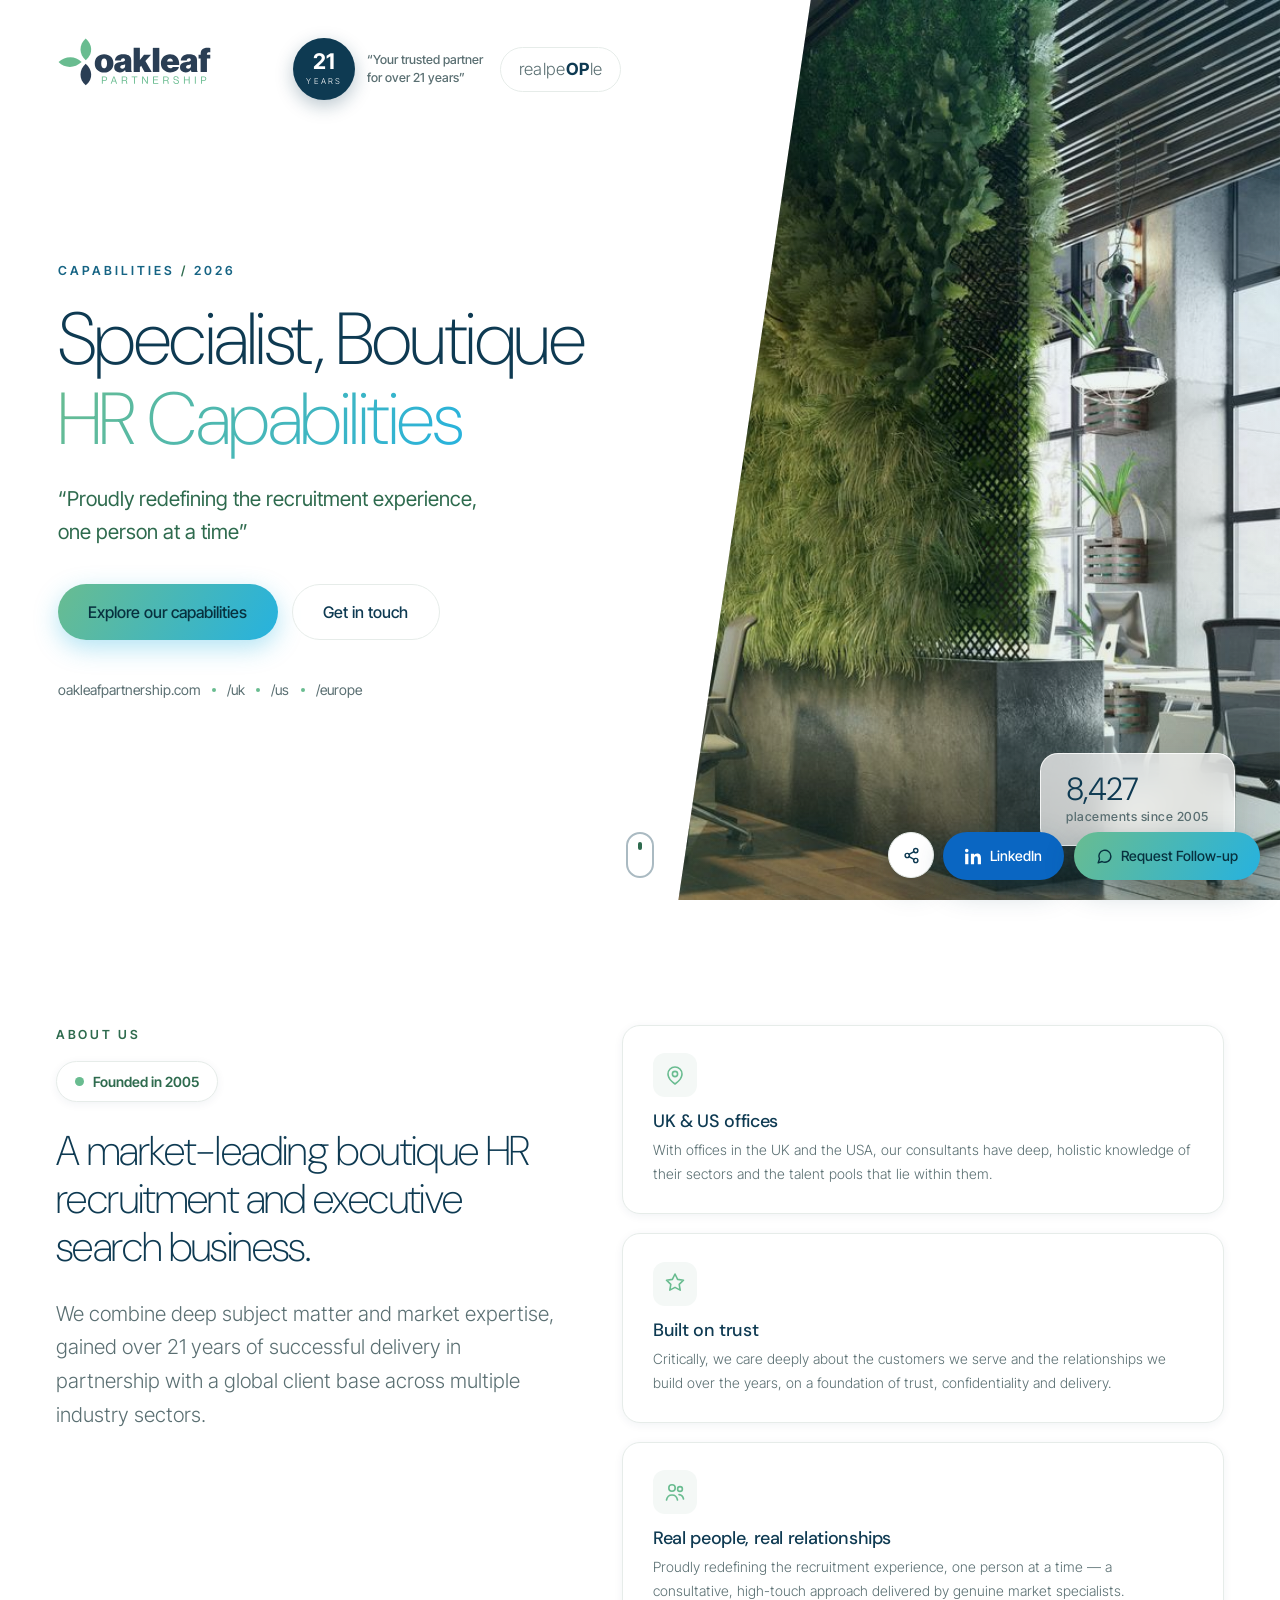
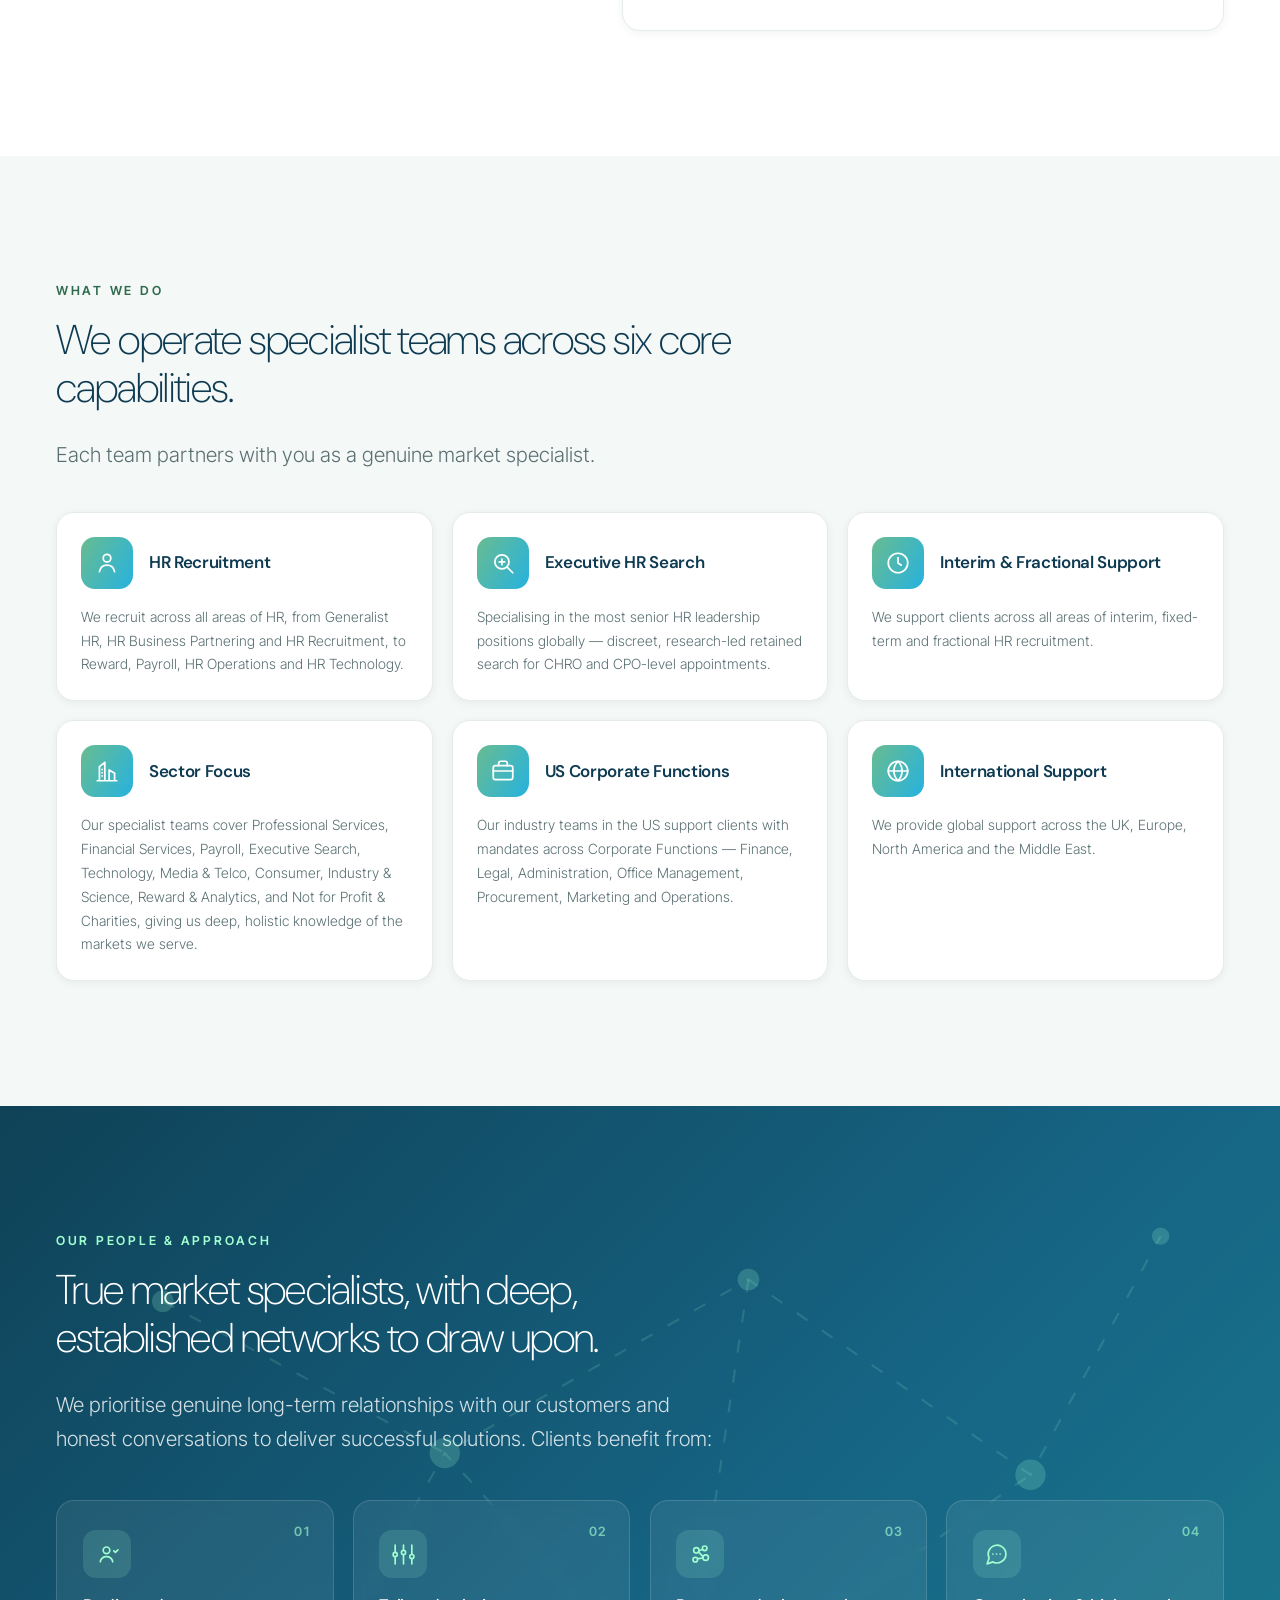
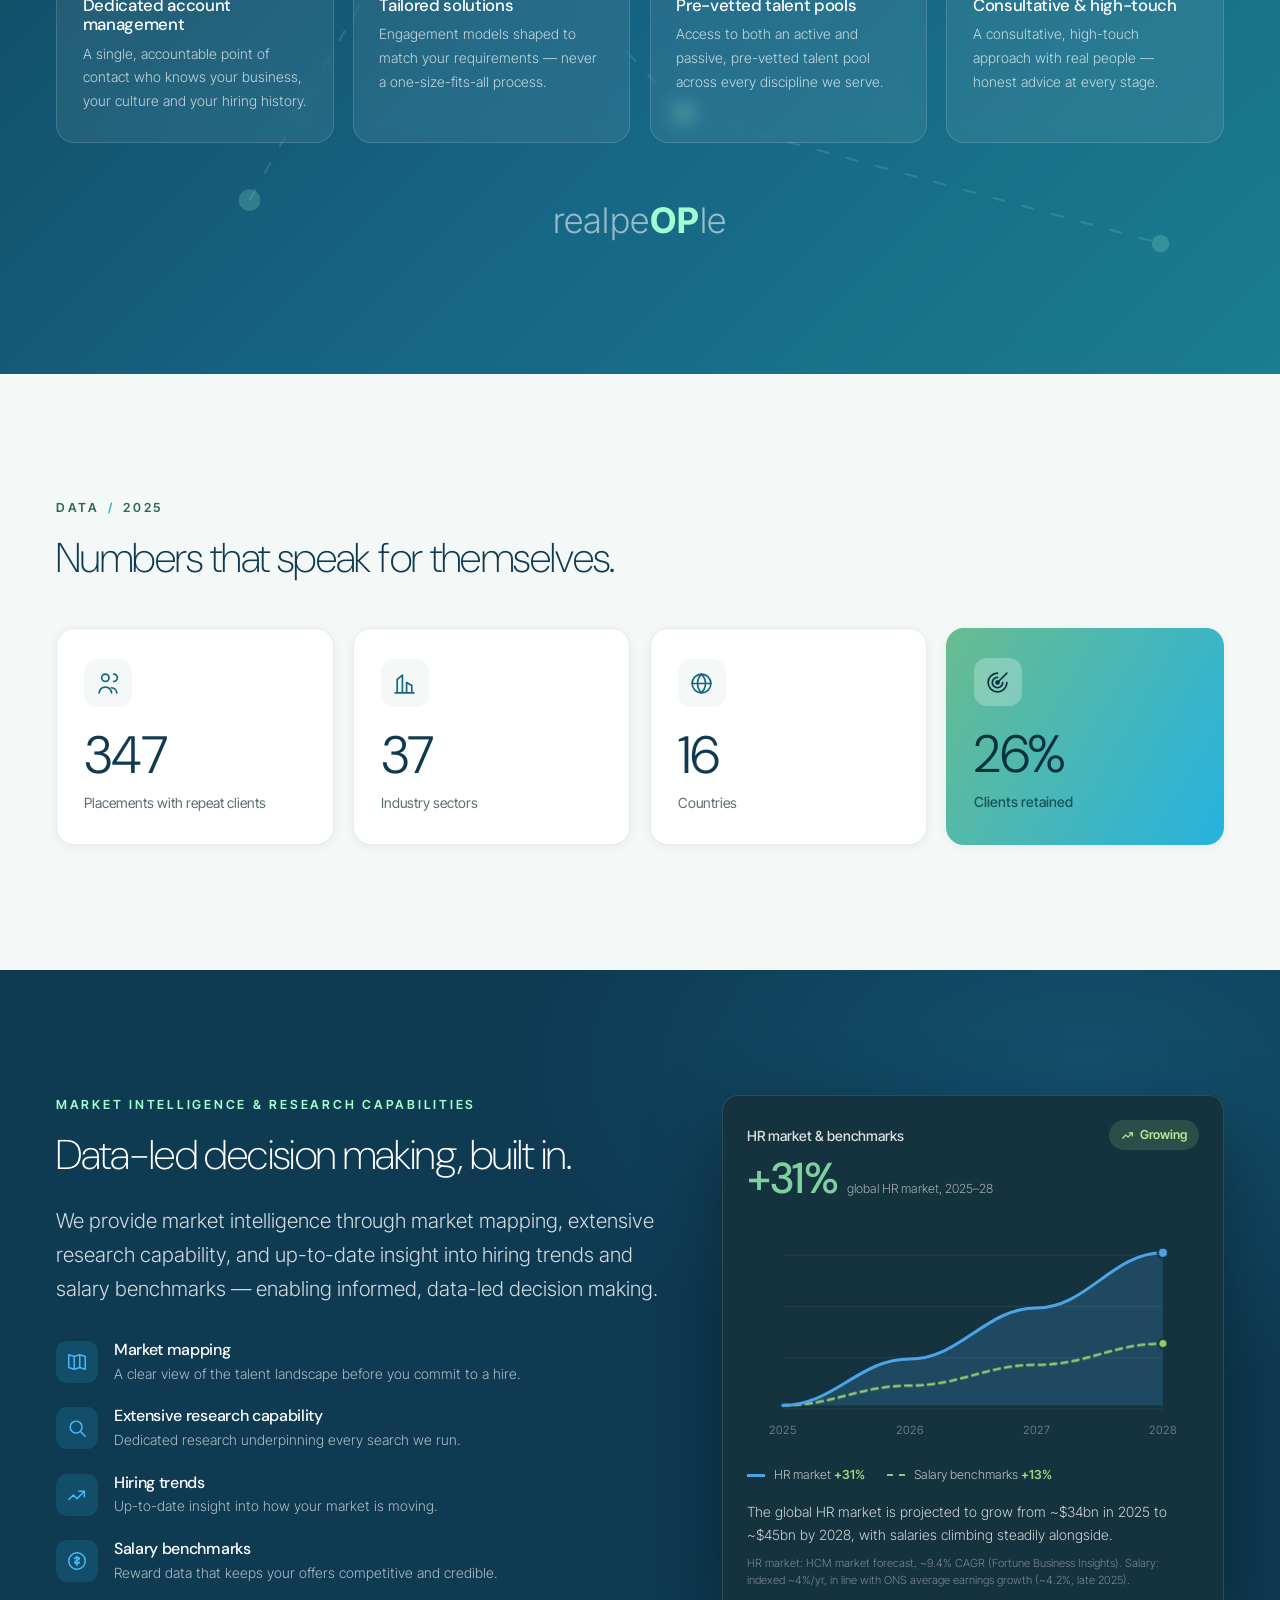
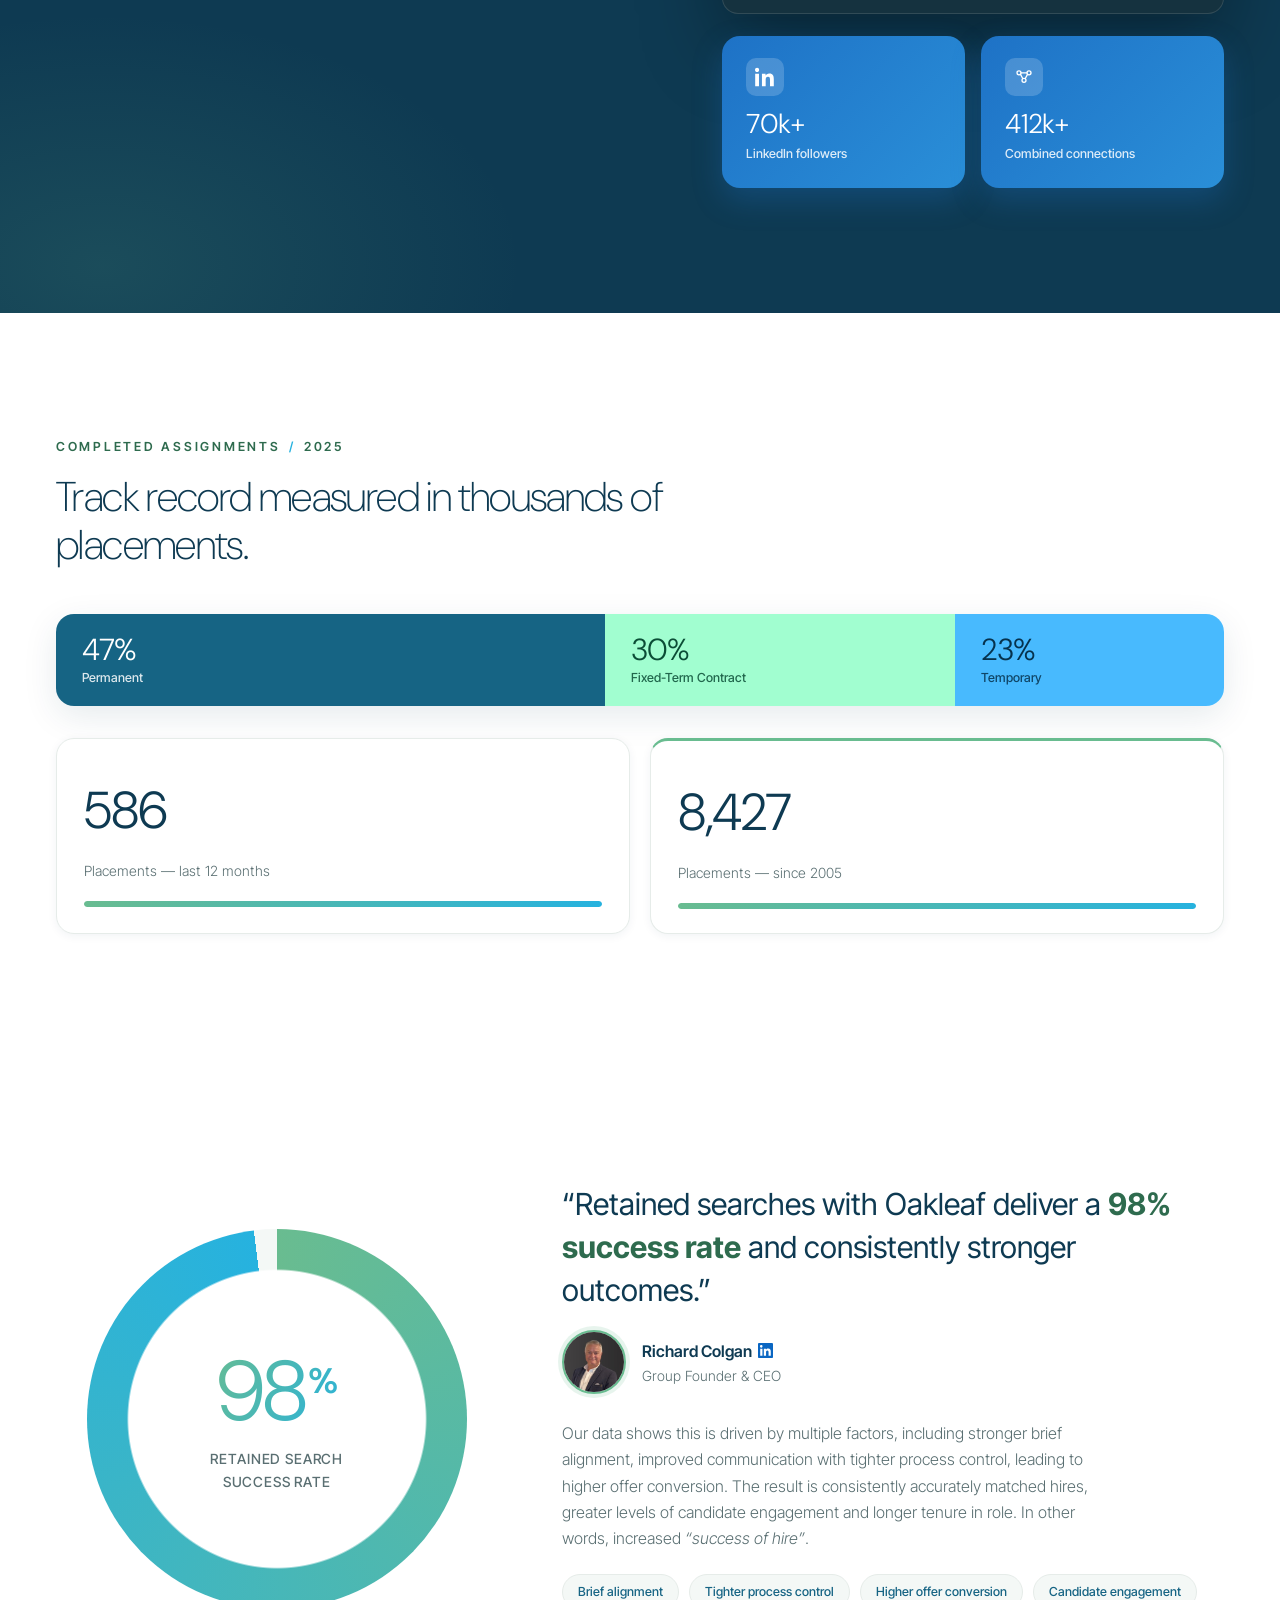
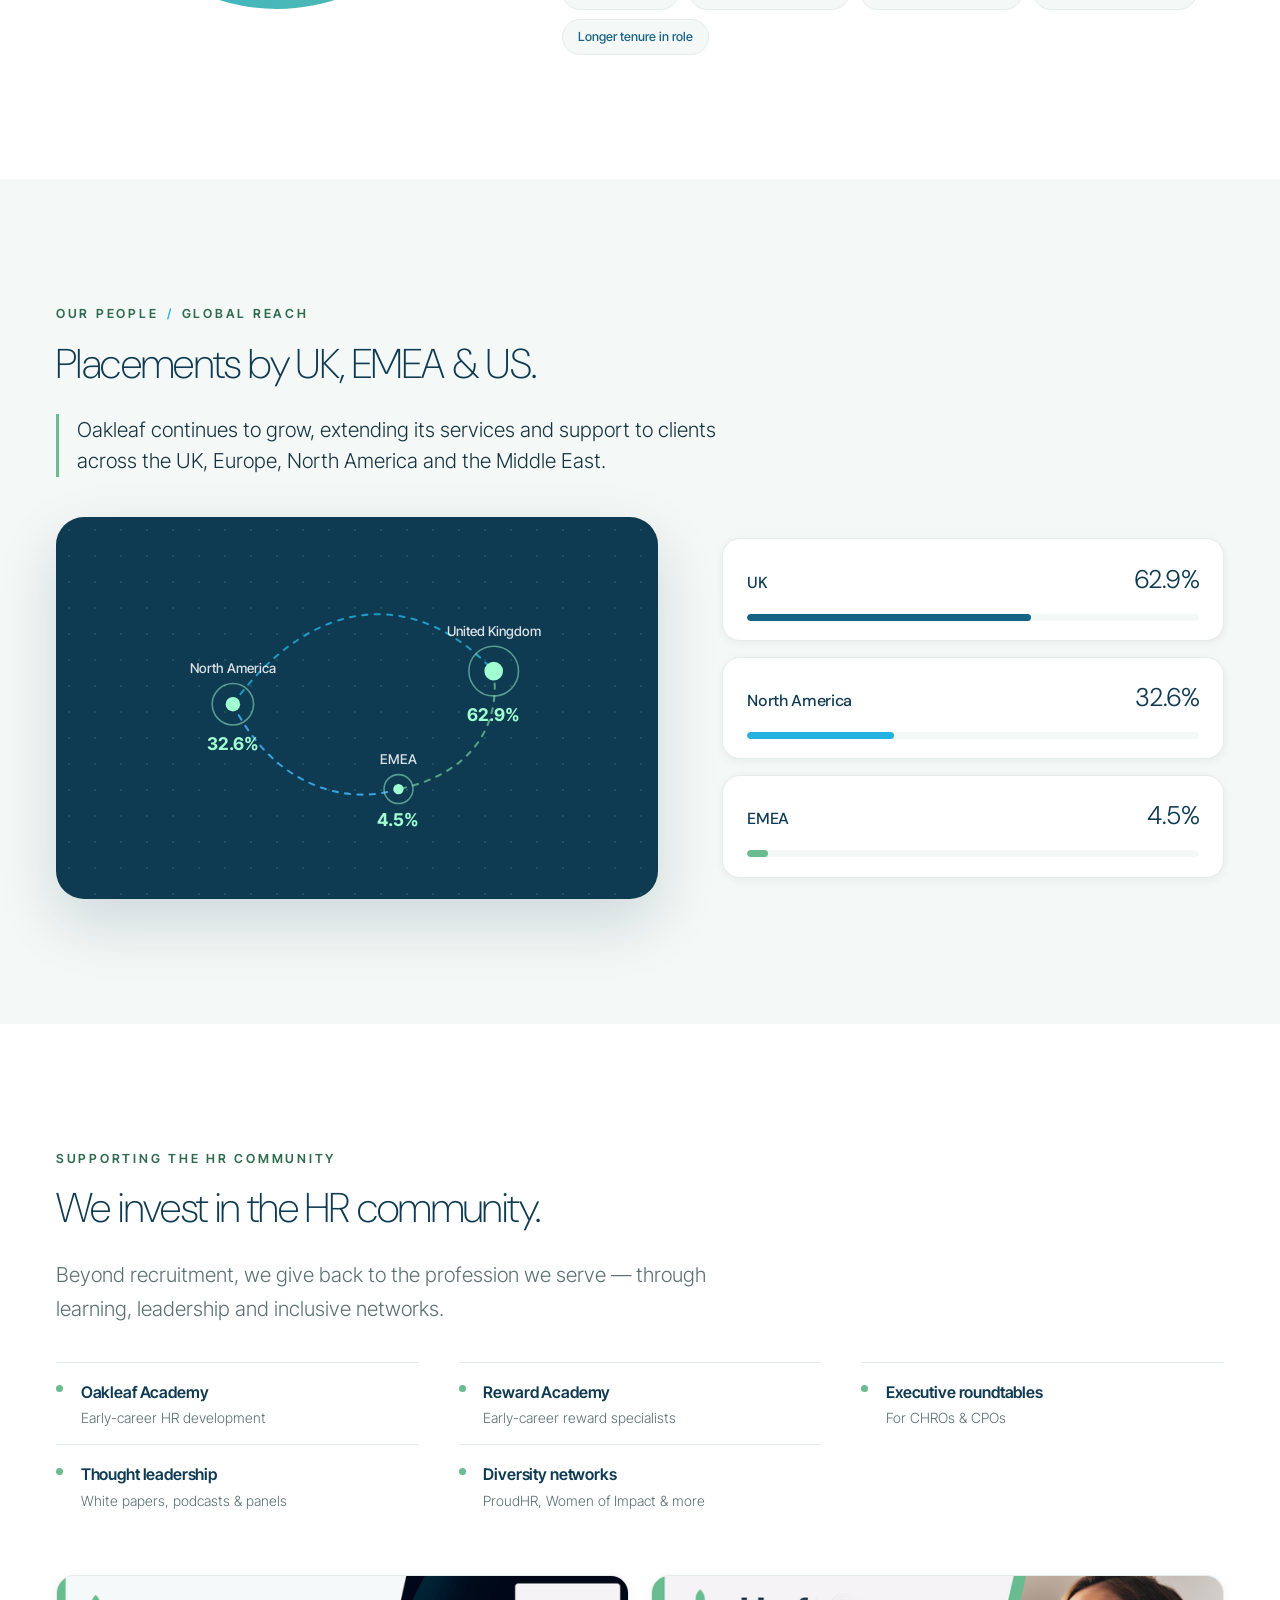
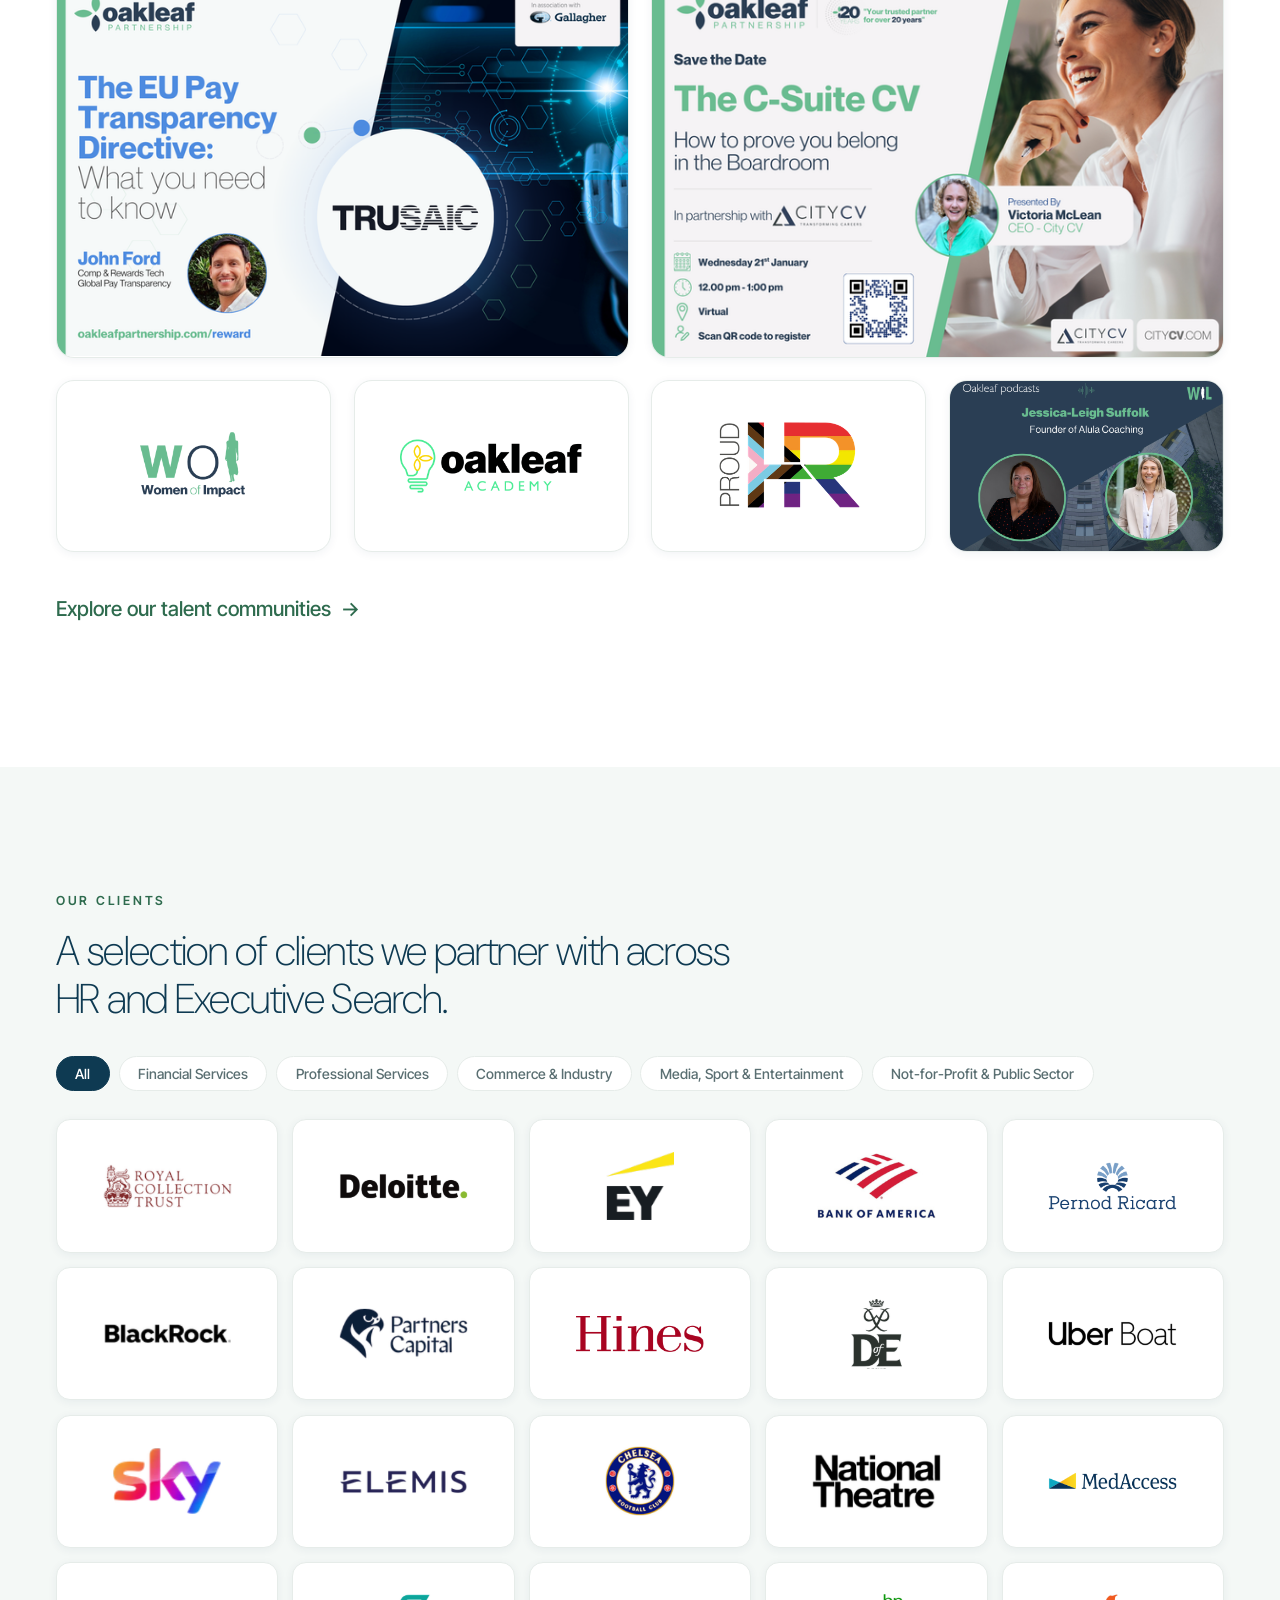
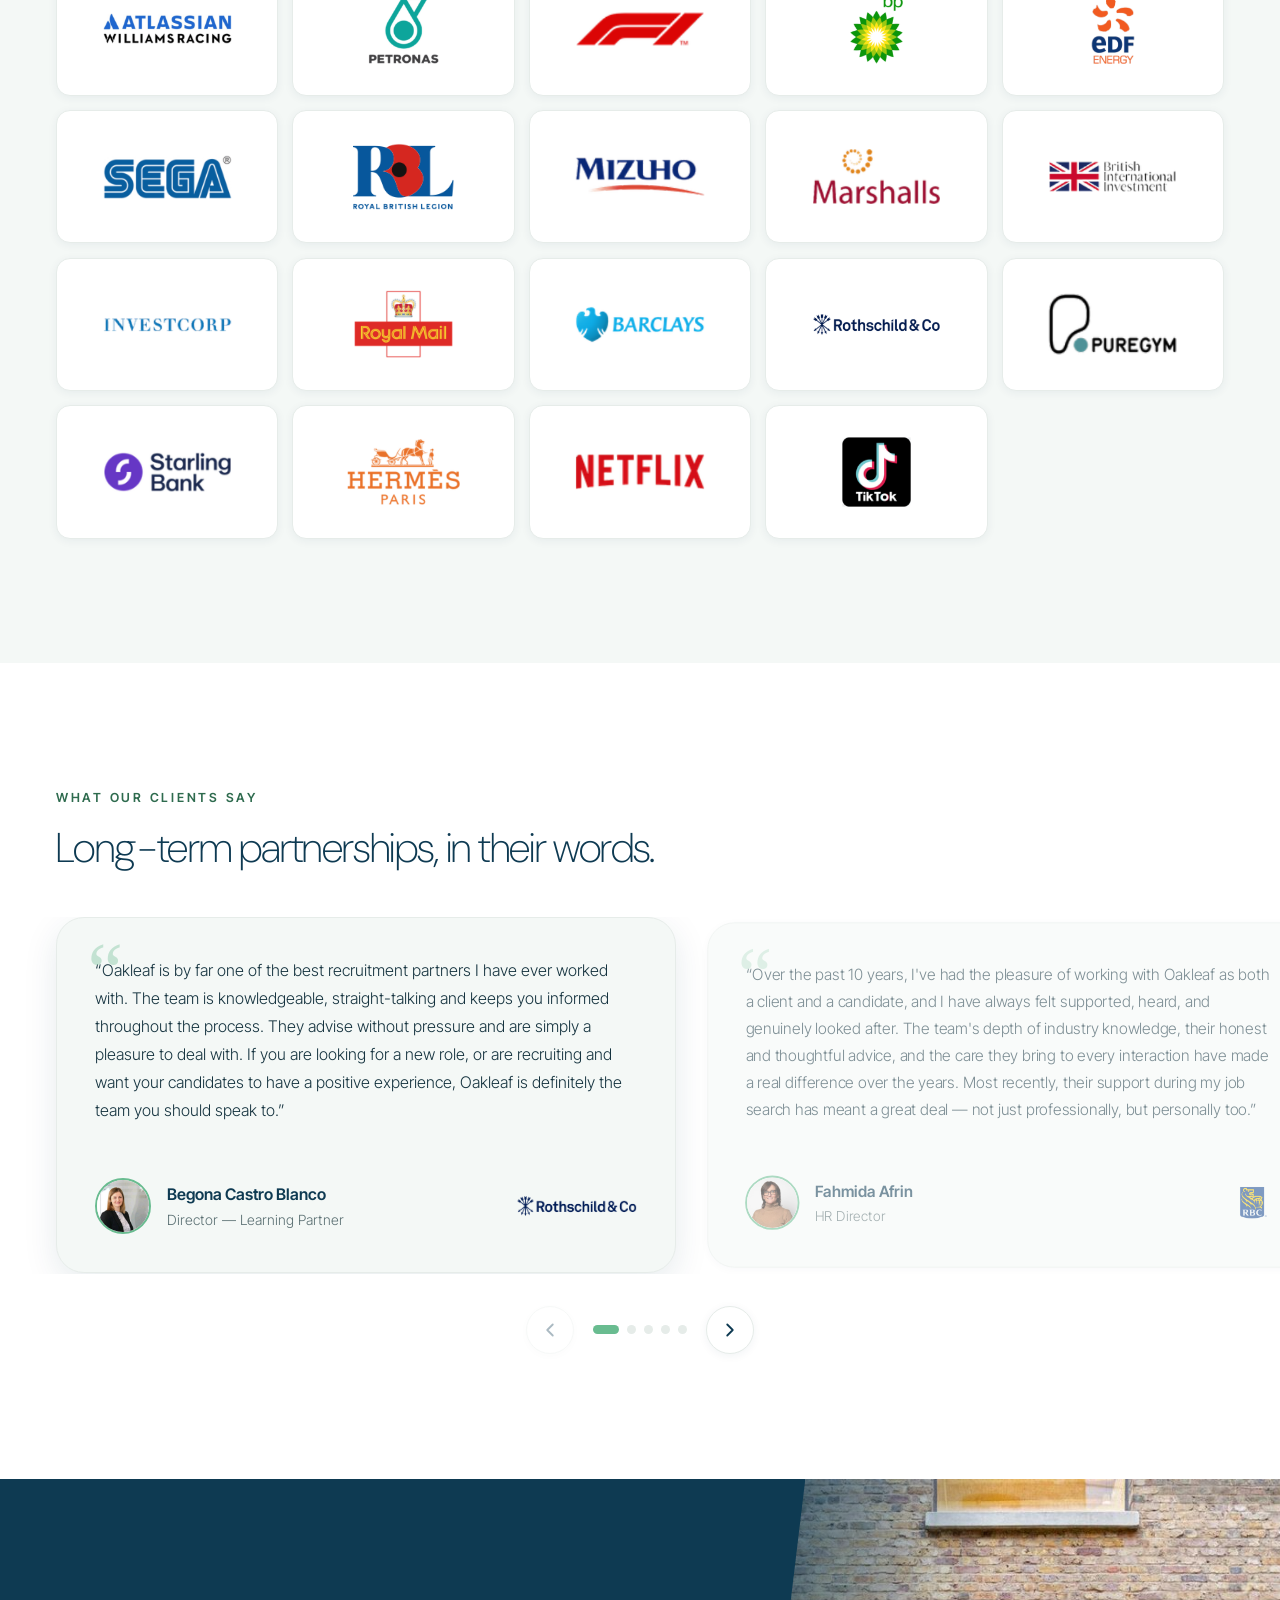
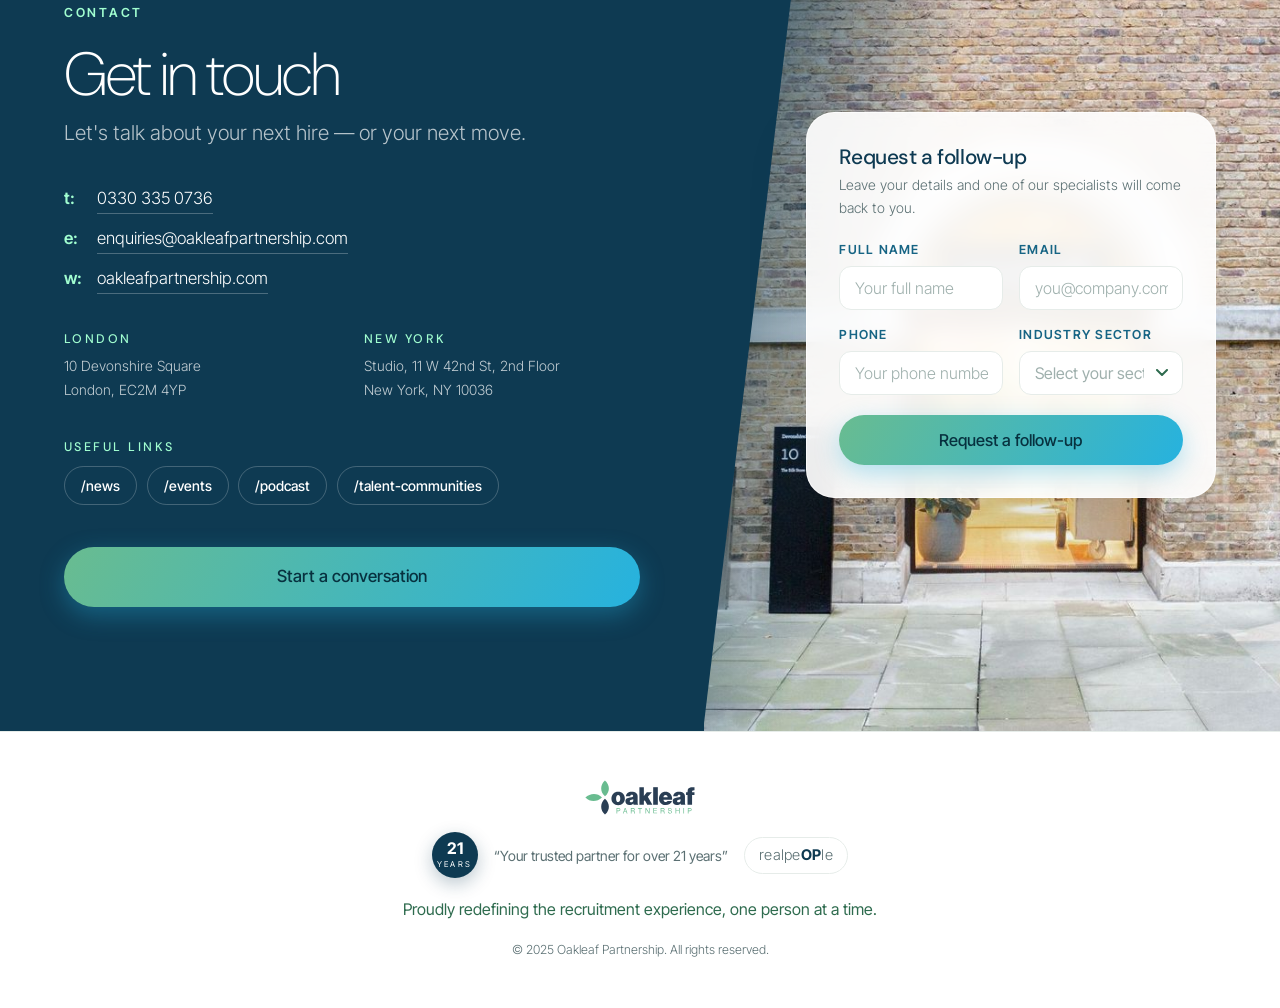
==== commit 5fc8466e: "Switch site logo from Group to Partnership wordmark Vector oakleaf PARTNERSHIP logo (tightened viewB" ====
--- a/index.html
+++ b/index.html
@@ -45,7 +45,7 @@
         "name": "Oakleaf Partnership",
         "alternateName": "Oakleaf Group",
         "url": "https://www.oakleafpartnership.com",
-        "logo": "https://cap.oakleafpartnership.com/assets/oakleaf-logo.png",
+        "logo": "https://cap.oakleafpartnership.com/assets/oakleaf-partnership.svg",
         "image": "https://cap.oakleafpartnership.com/assets/og-image.jpg",
         "foundingDate": "2005",
         "slogan": "Proudly redefining the recruitment experience, one person at a time",
@@ -112,8 +112,8 @@
 <!-- Sticky nav -->
 <nav class="site-nav" id="site-nav" aria-label="Section navigation">
   <div class="site-nav__inner">
-    <a class="site-nav__brand" href="#hero" aria-label="Oakleaf Group — back to top">
-      <img src="assets/oakleaf-logo.png" alt="Oakleaf Group" width="112" height="36">
+    <a class="site-nav__brand" href="#hero" aria-label="Oakleaf Partnership — back to top">
+      <img src="assets/oakleaf-partnership.svg" alt="Oakleaf Partnership" width="112" height="35">
     </a>
     <button class="site-nav__toggle" id="nav-toggle" aria-expanded="false" aria-controls="nav-links" aria-label="Toggle navigation menu">
       <span></span><span></span><span></span>
@@ -137,7 +137,7 @@
   <header class="hero" id="hero">
     <div class="hero__panel">
       <div class="hero__top">
-        <img class="hero__logo" src="assets/oakleaf-logo.png" alt="Oakleaf Group" width="150" height="48" data-parallax="6">
+        <img class="hero__logo" src="assets/oakleaf-partnership.svg" alt="Oakleaf Partnership" width="150" height="47" data-parallax="6">
         <div class="hero__badges">
           <div class="badge-years" data-parallax="10" role="img" aria-label="21 years — your trusted partner for over 21 years">
             <span class="badge-years__circle"><strong>21</strong><small>YEARS</small></span>
@@ -907,7 +907,7 @@
 
 <footer class="footer">
   <div class="container footer__inner">
-    <img class="footer__logo" src="assets/oakleaf-logo.png" alt="Oakleaf Group" width="120" height="39" loading="lazy">
+    <img class="footer__logo" src="assets/oakleaf-partnership.svg" alt="Oakleaf Partnership" width="120" height="37" loading="lazy">
     <div class="footer__badges">
       <span class="badge-years badge-years--sm" role="img" aria-label="21 years">
         <span class="badge-years__circle"><strong>21</strong><small>YEARS</small></span>
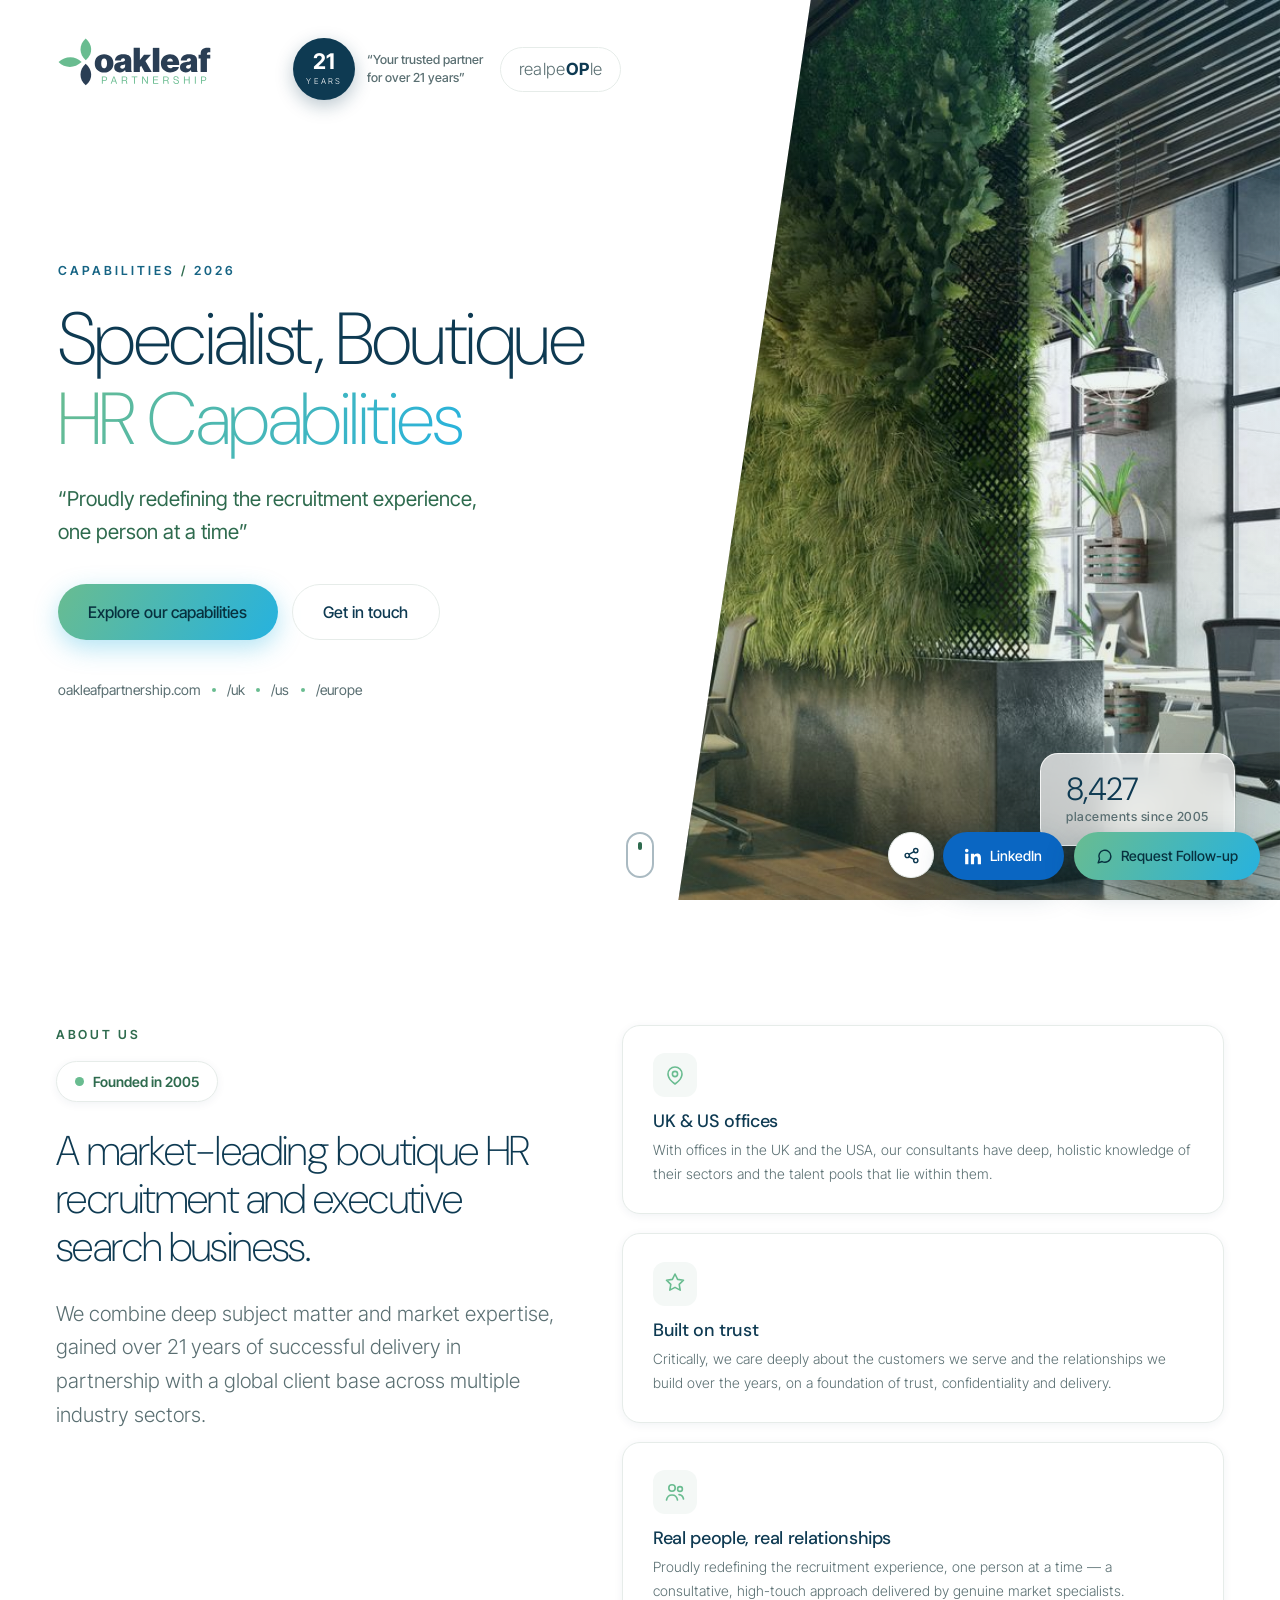
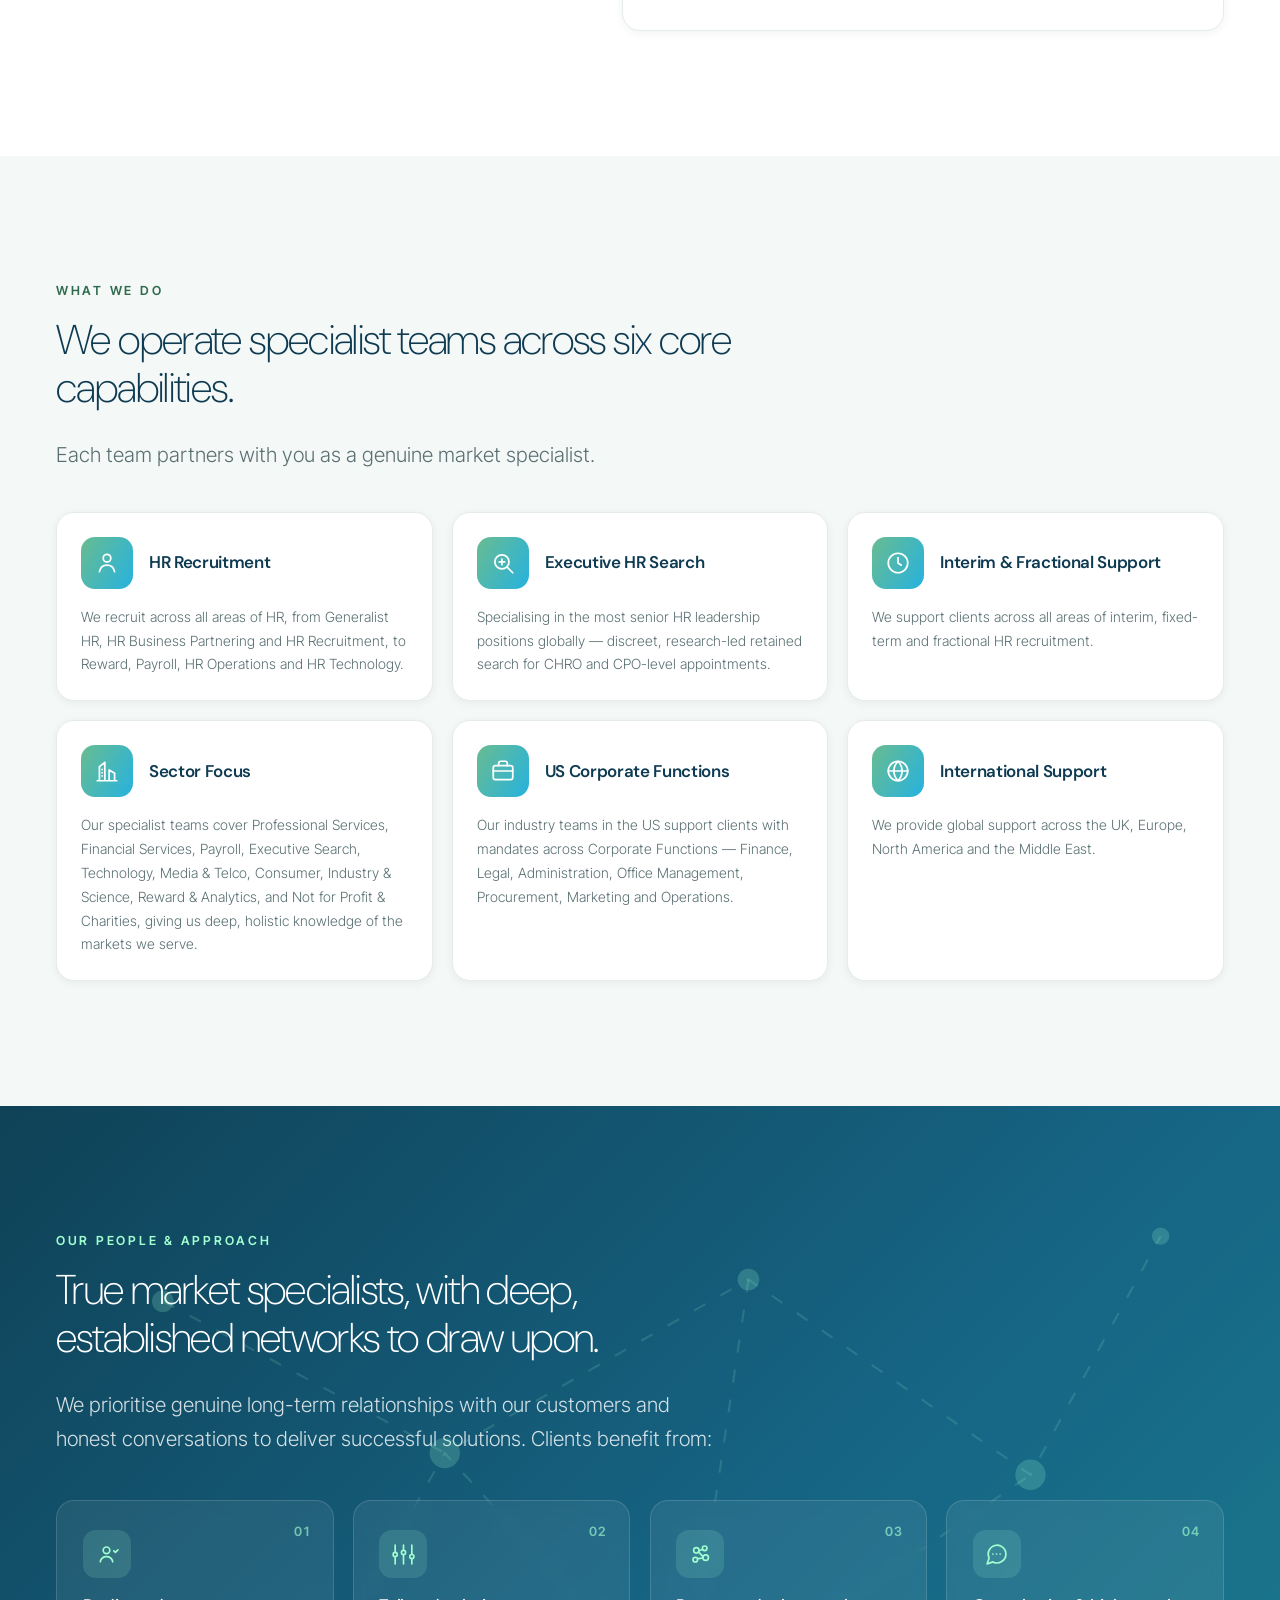
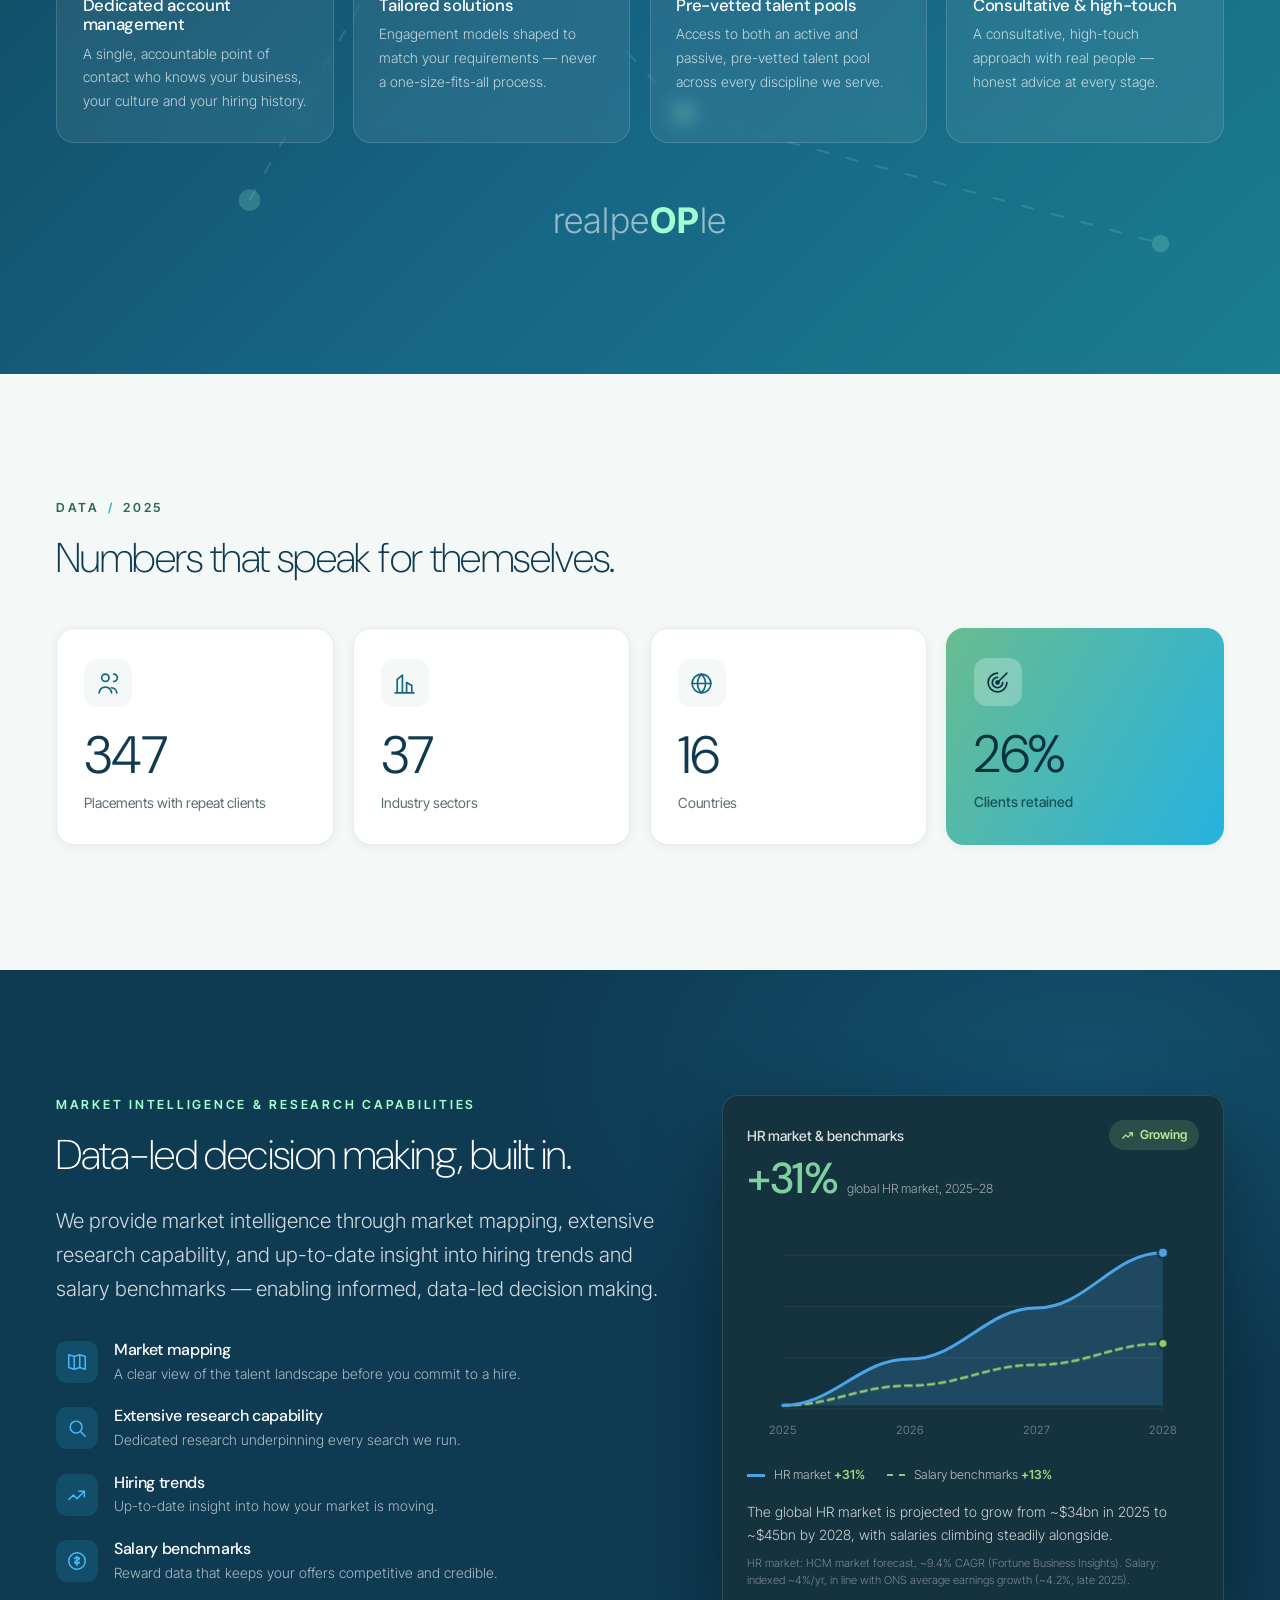
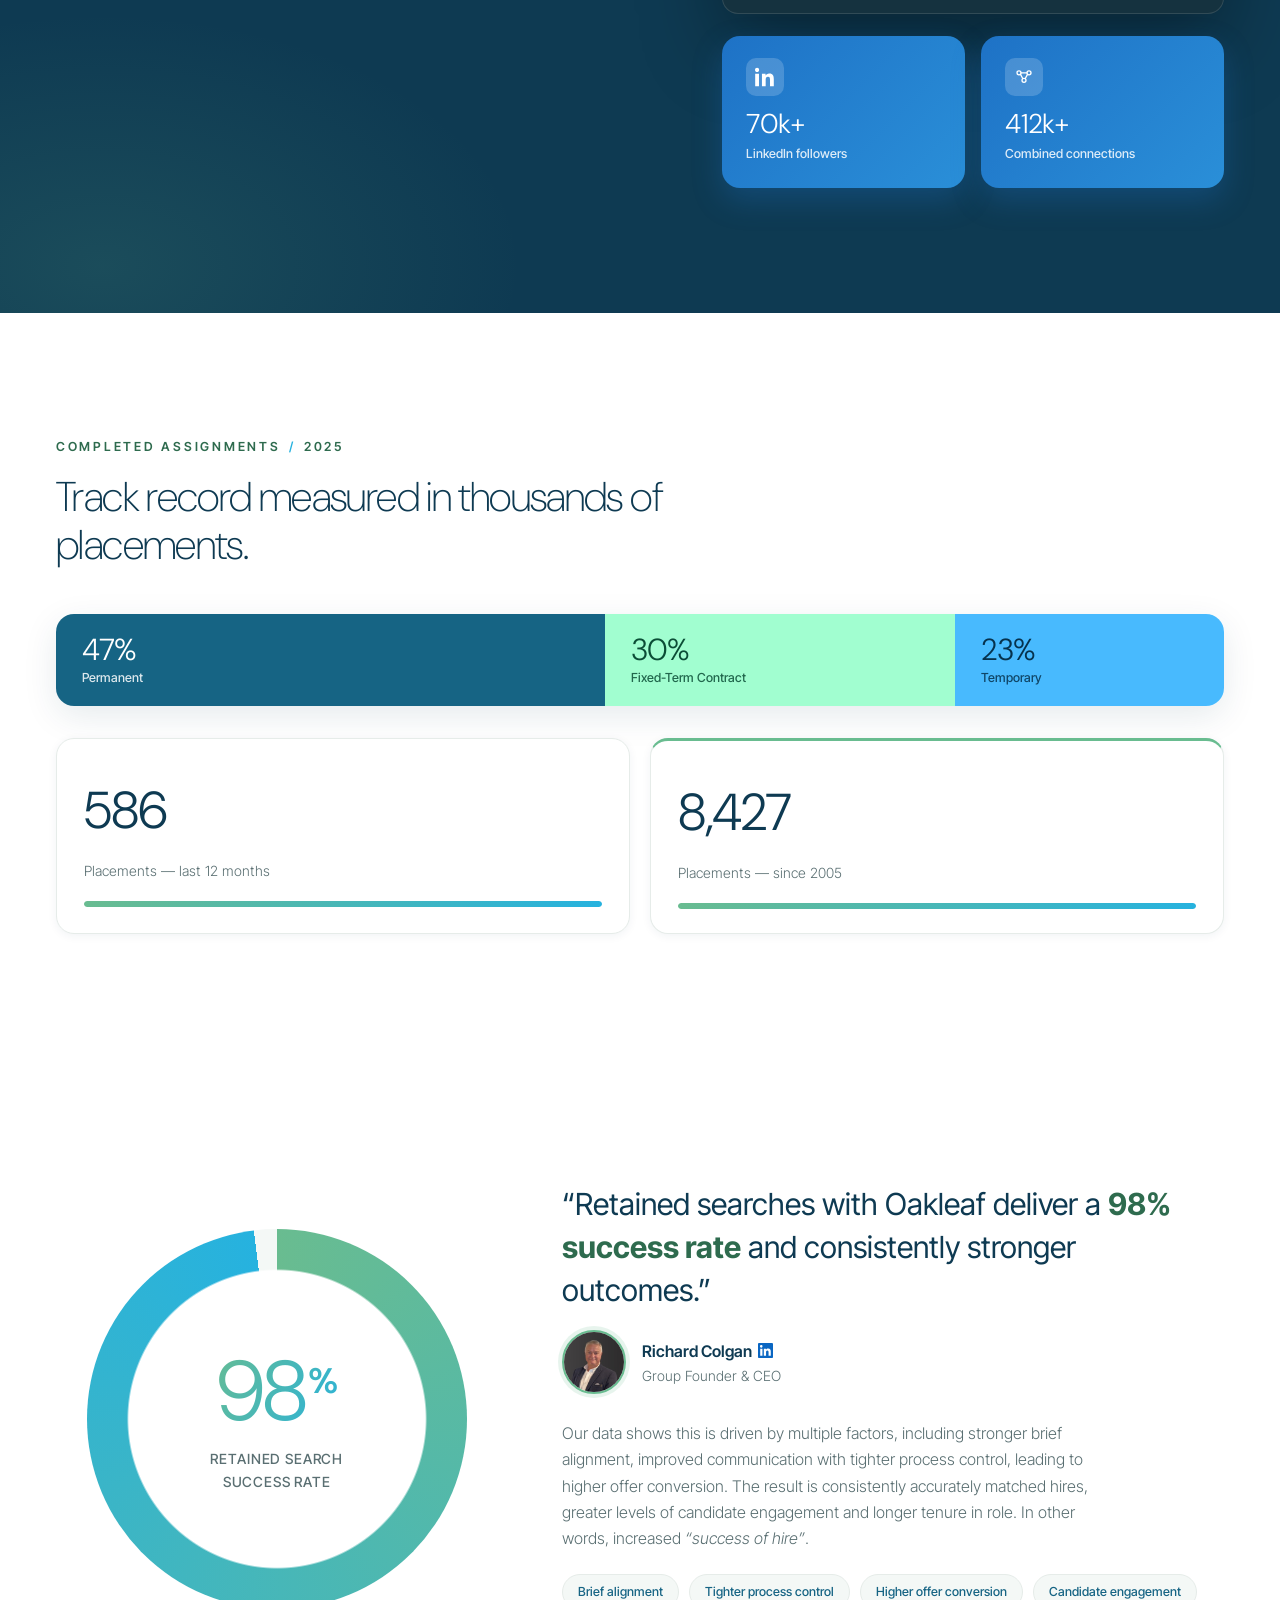
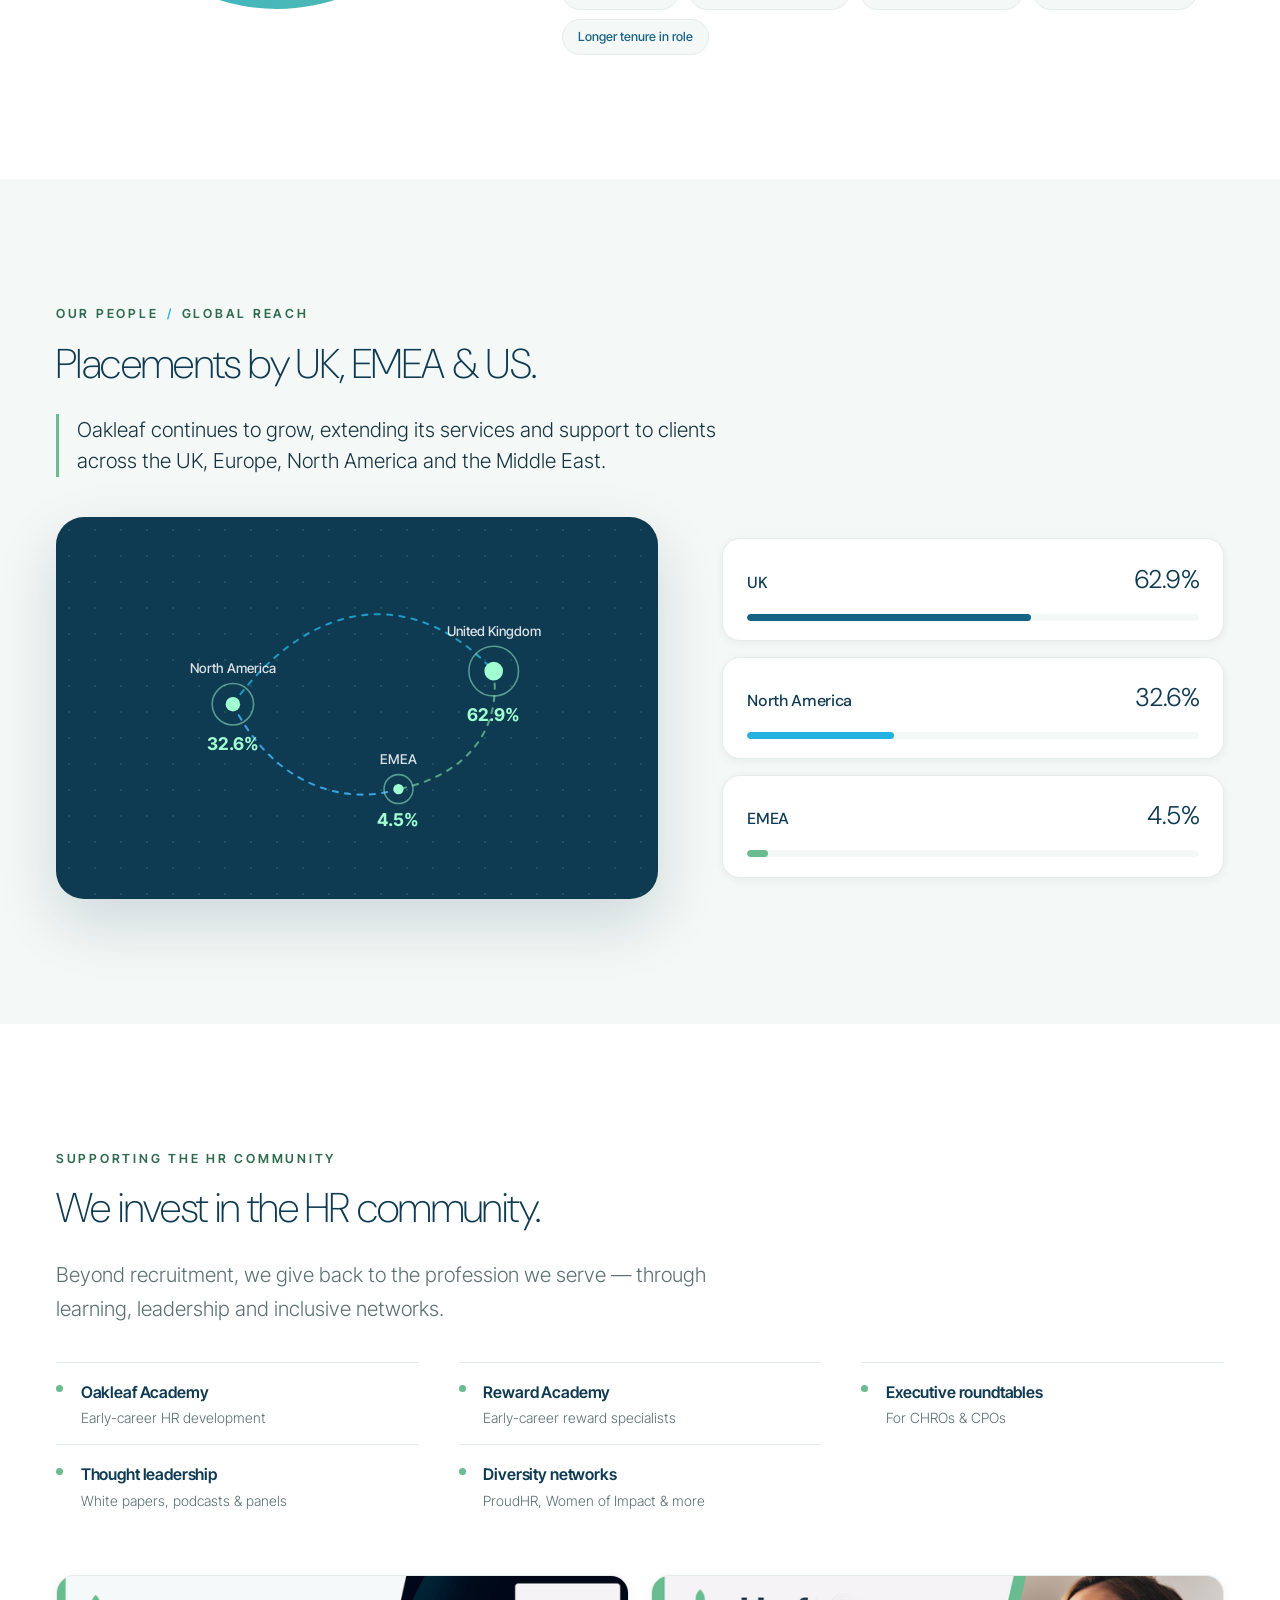
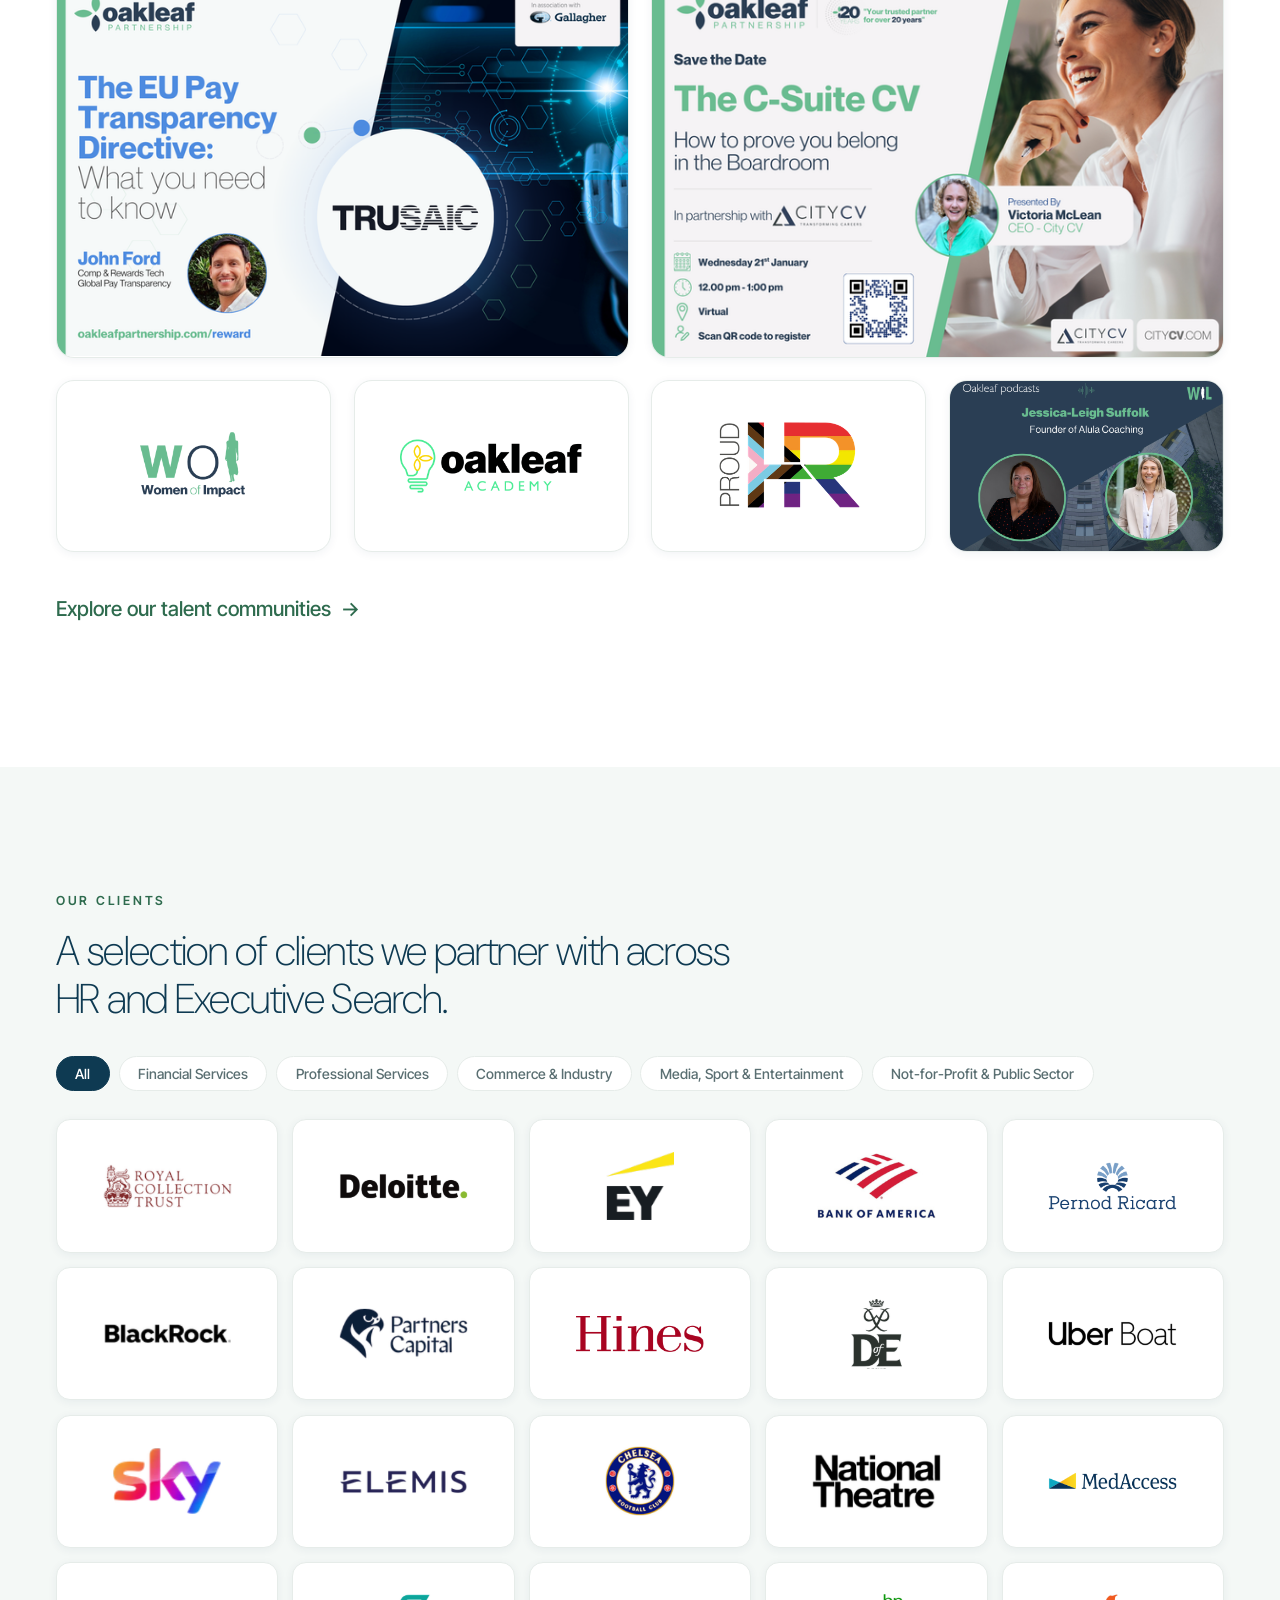
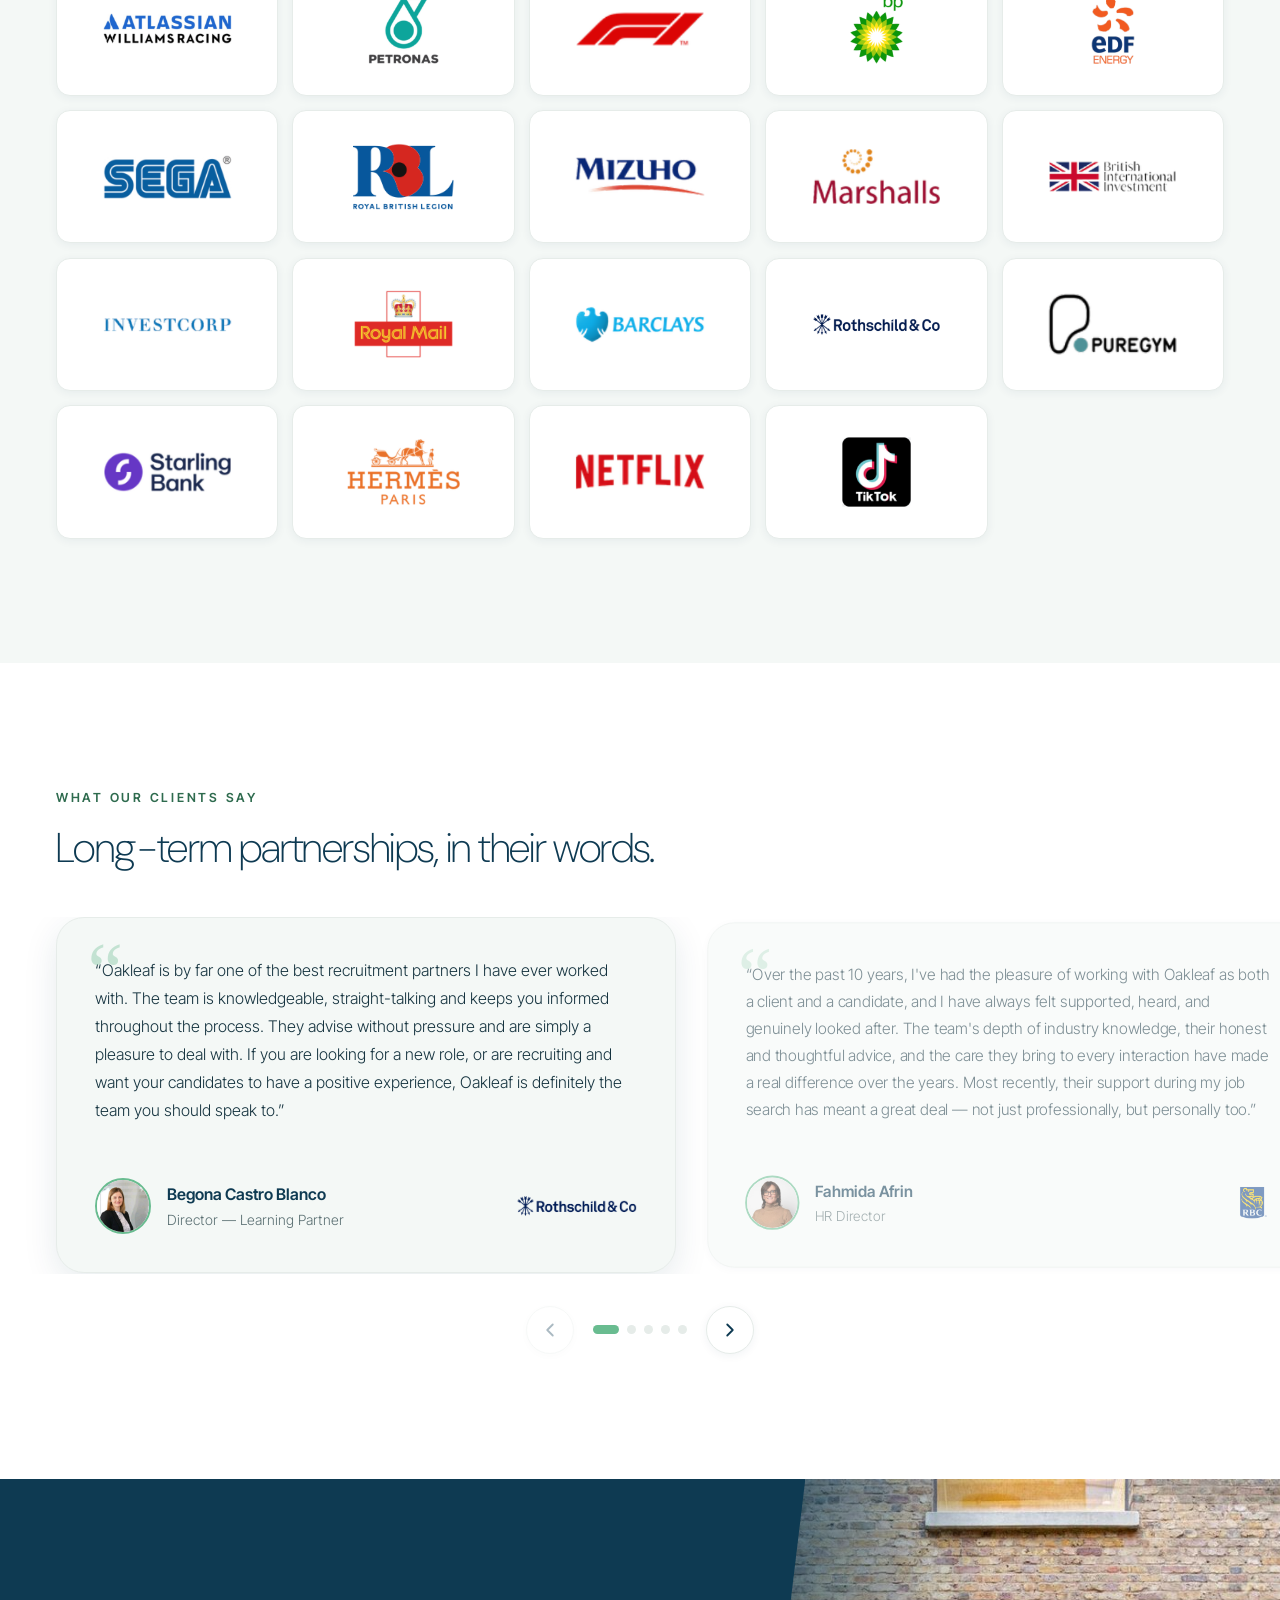
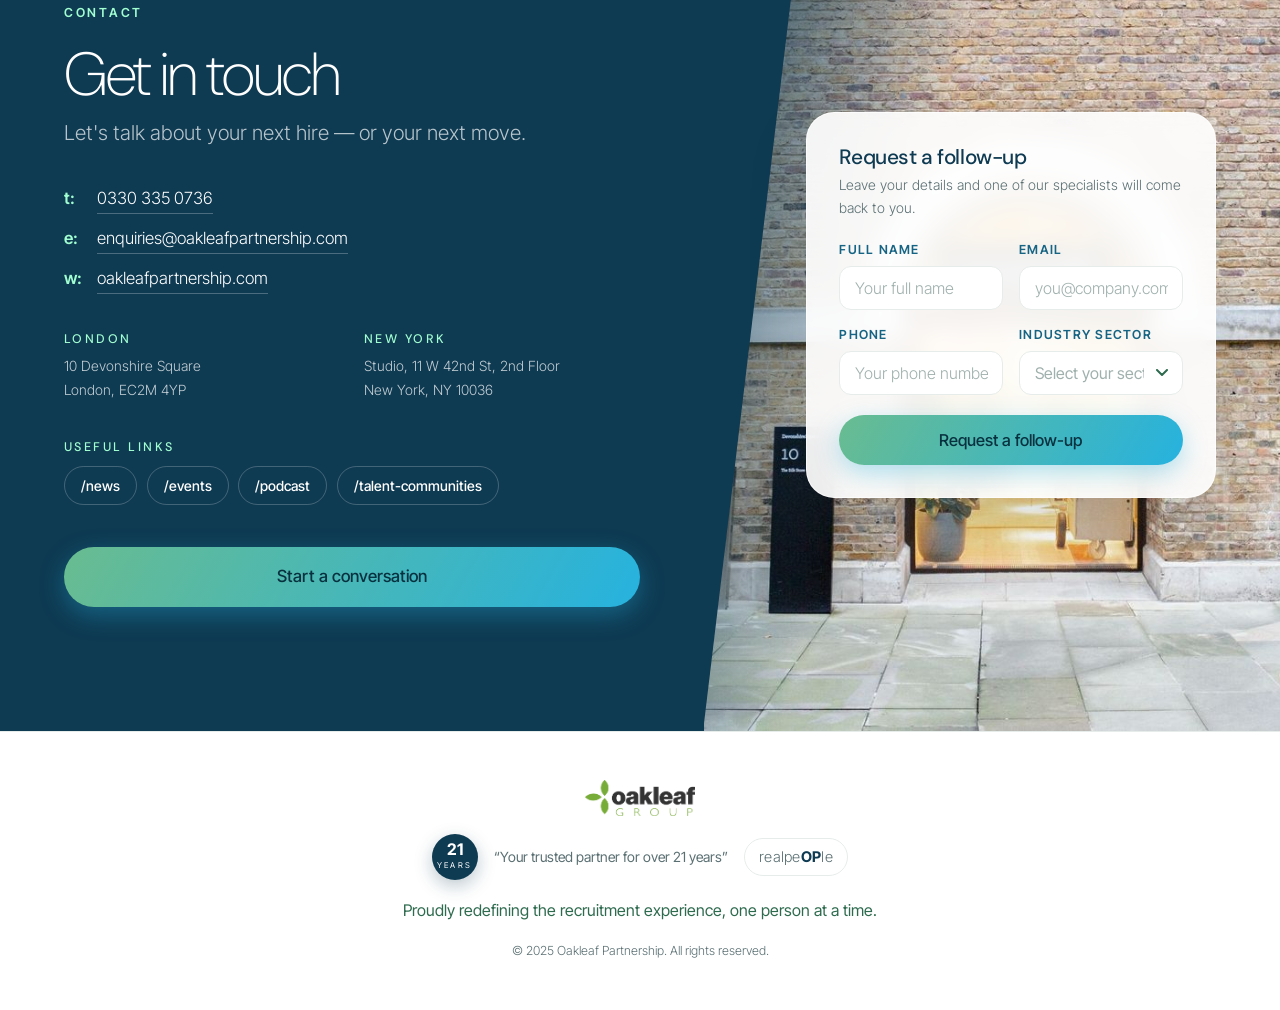
==== commit 019f25d0: "Keep Group logo in the footer Partnership wordmark stays in nav and hero; the footer reverts to the " ====
--- a/index.html
+++ b/index.html
@@ -907,7 +907,7 @@
 
 <footer class="footer">
   <div class="container footer__inner">
-    <img class="footer__logo" src="assets/oakleaf-partnership.svg" alt="Oakleaf Partnership" width="120" height="37" loading="lazy">
+    <img class="footer__logo" src="assets/oakleaf-logo.png" alt="Oakleaf Group" width="120" height="39" loading="lazy">
     <div class="footer__badges">
       <span class="badge-years badge-years--sm" role="img" aria-label="21 years">
         <span class="badge-years__circle"><strong>21</strong><small>YEARS</small></span>
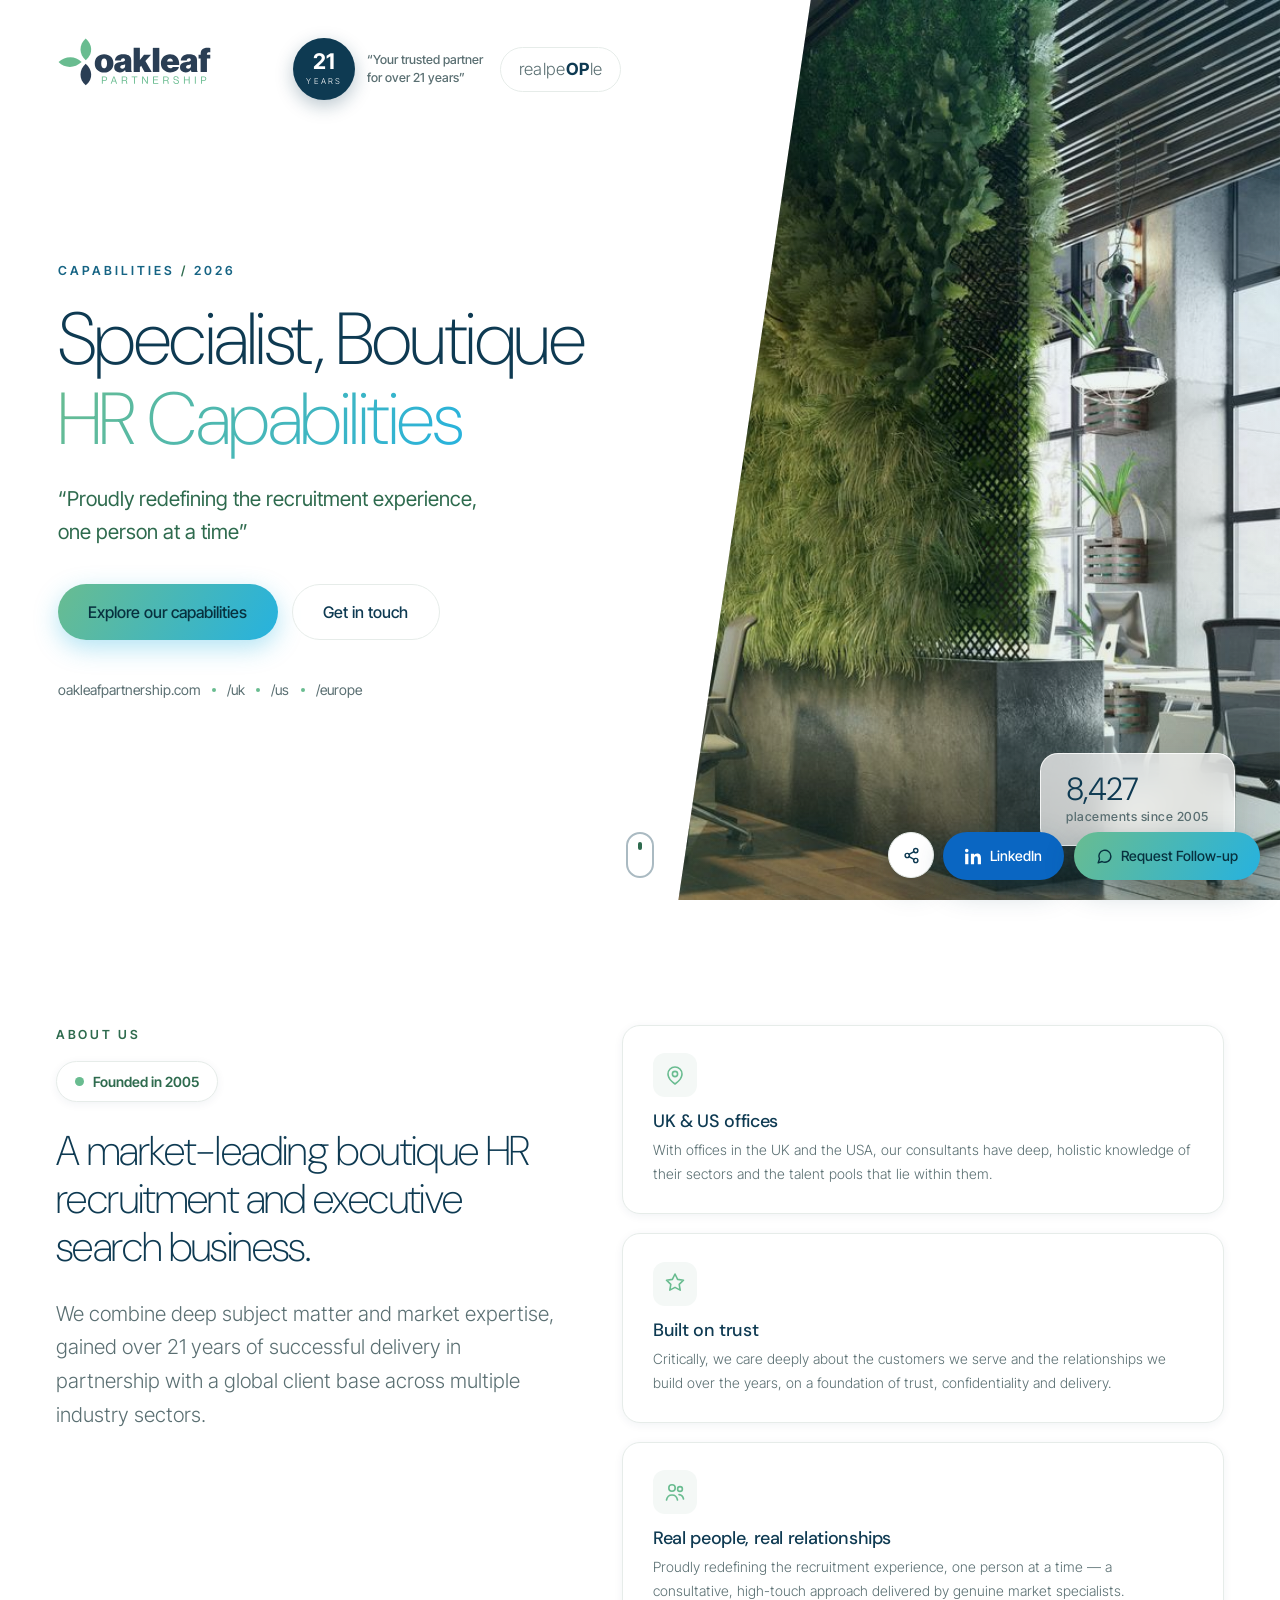
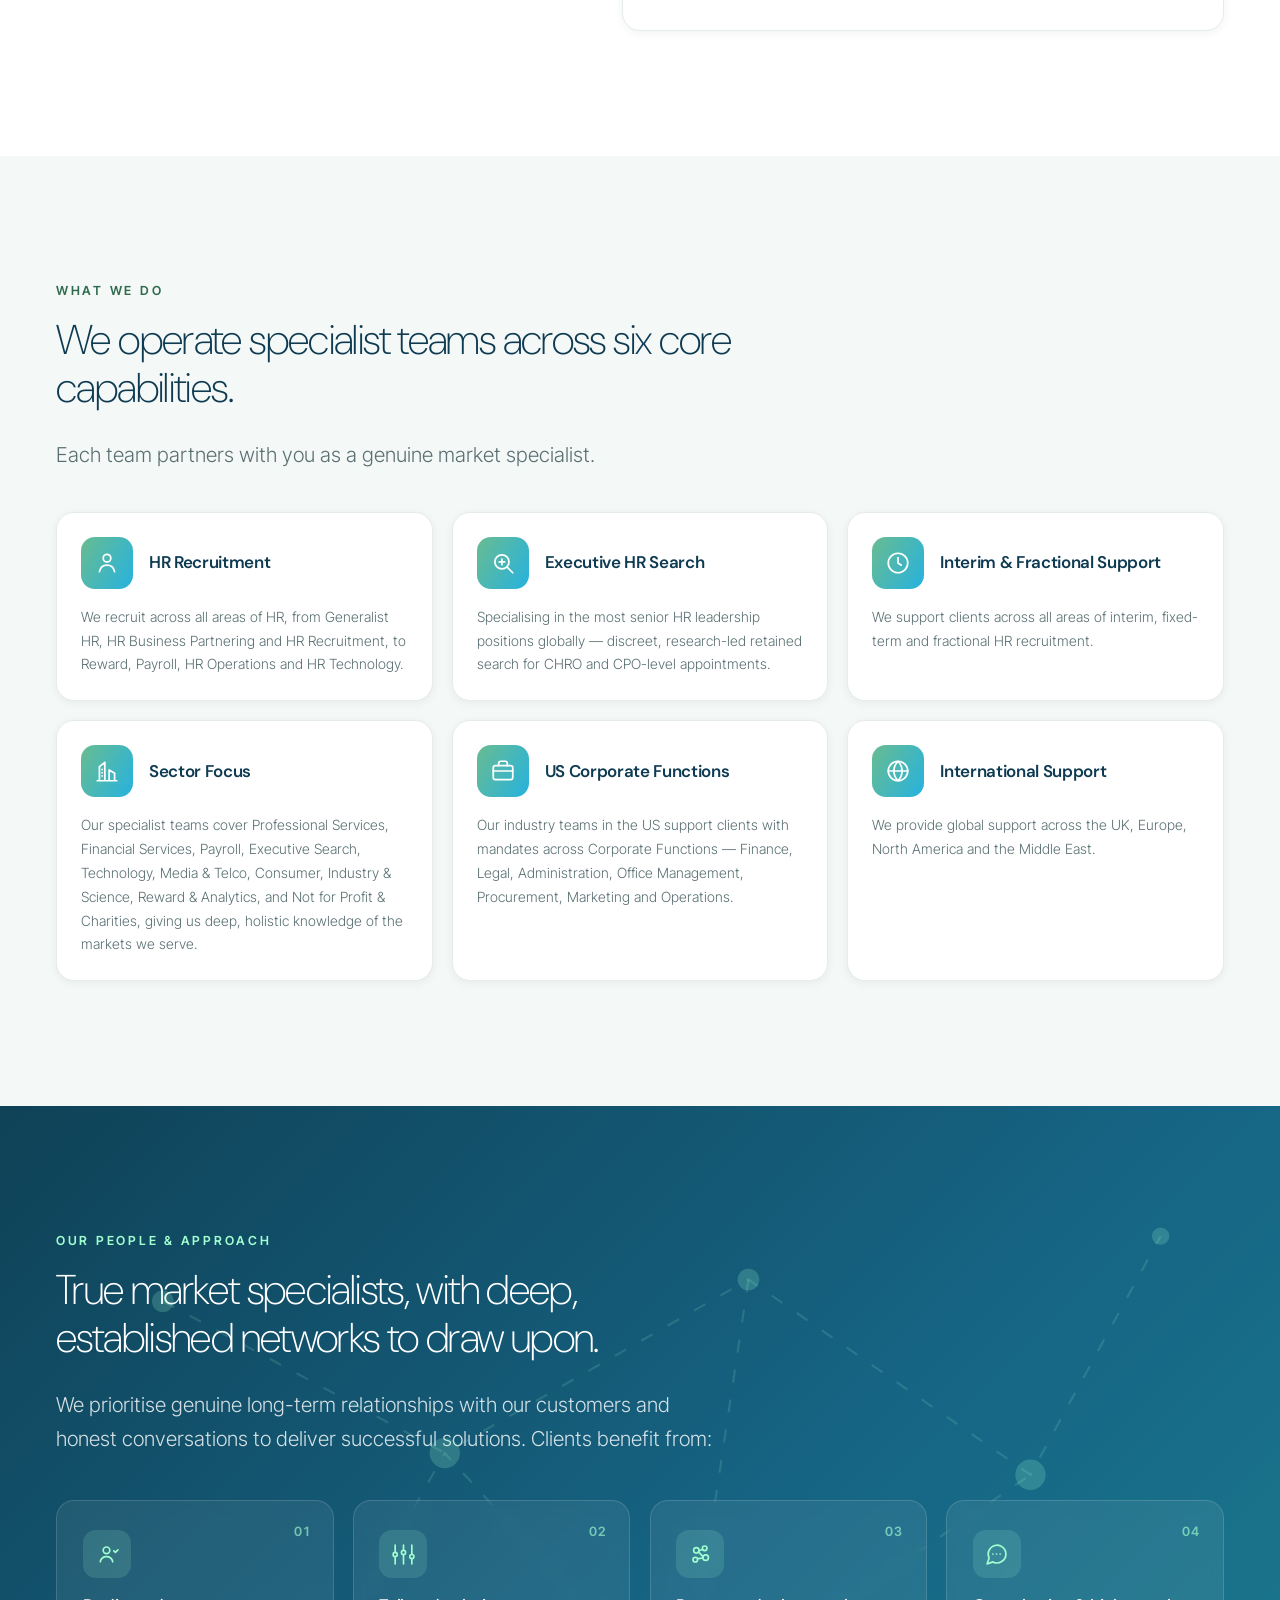
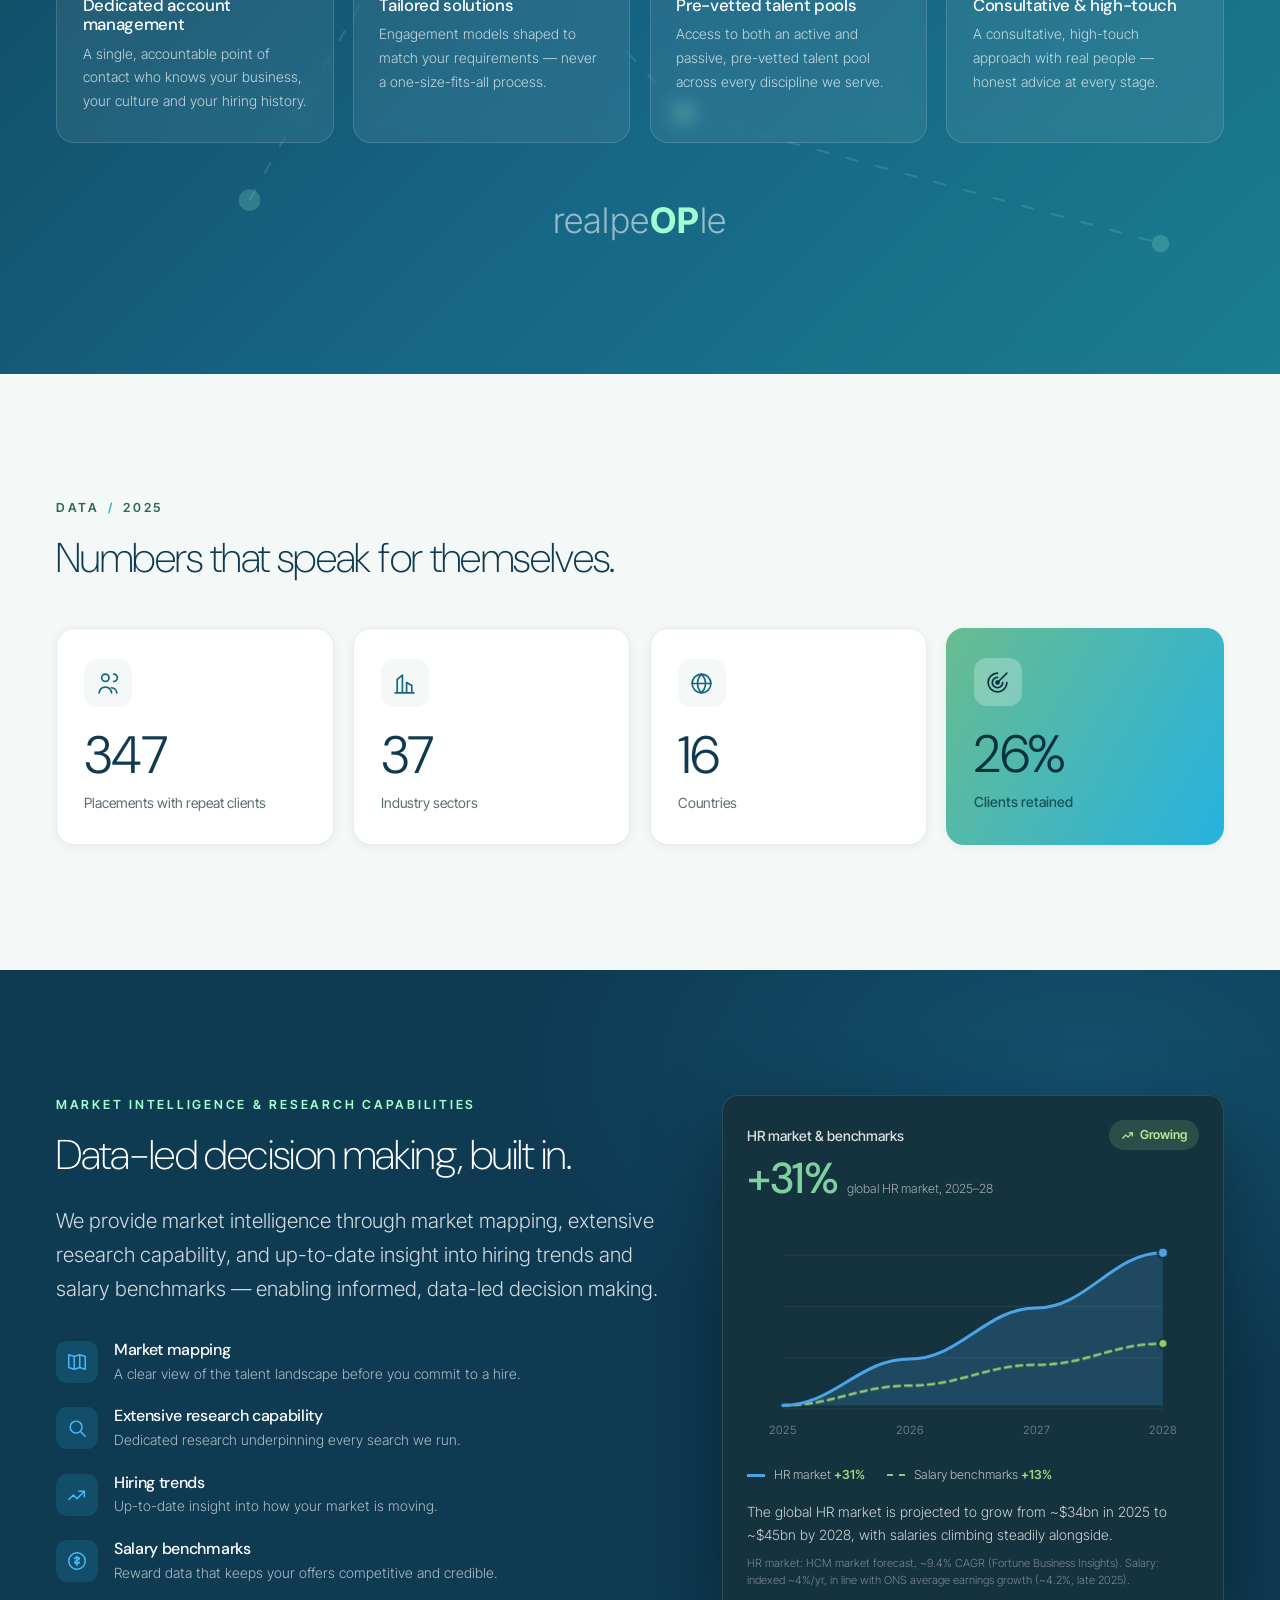
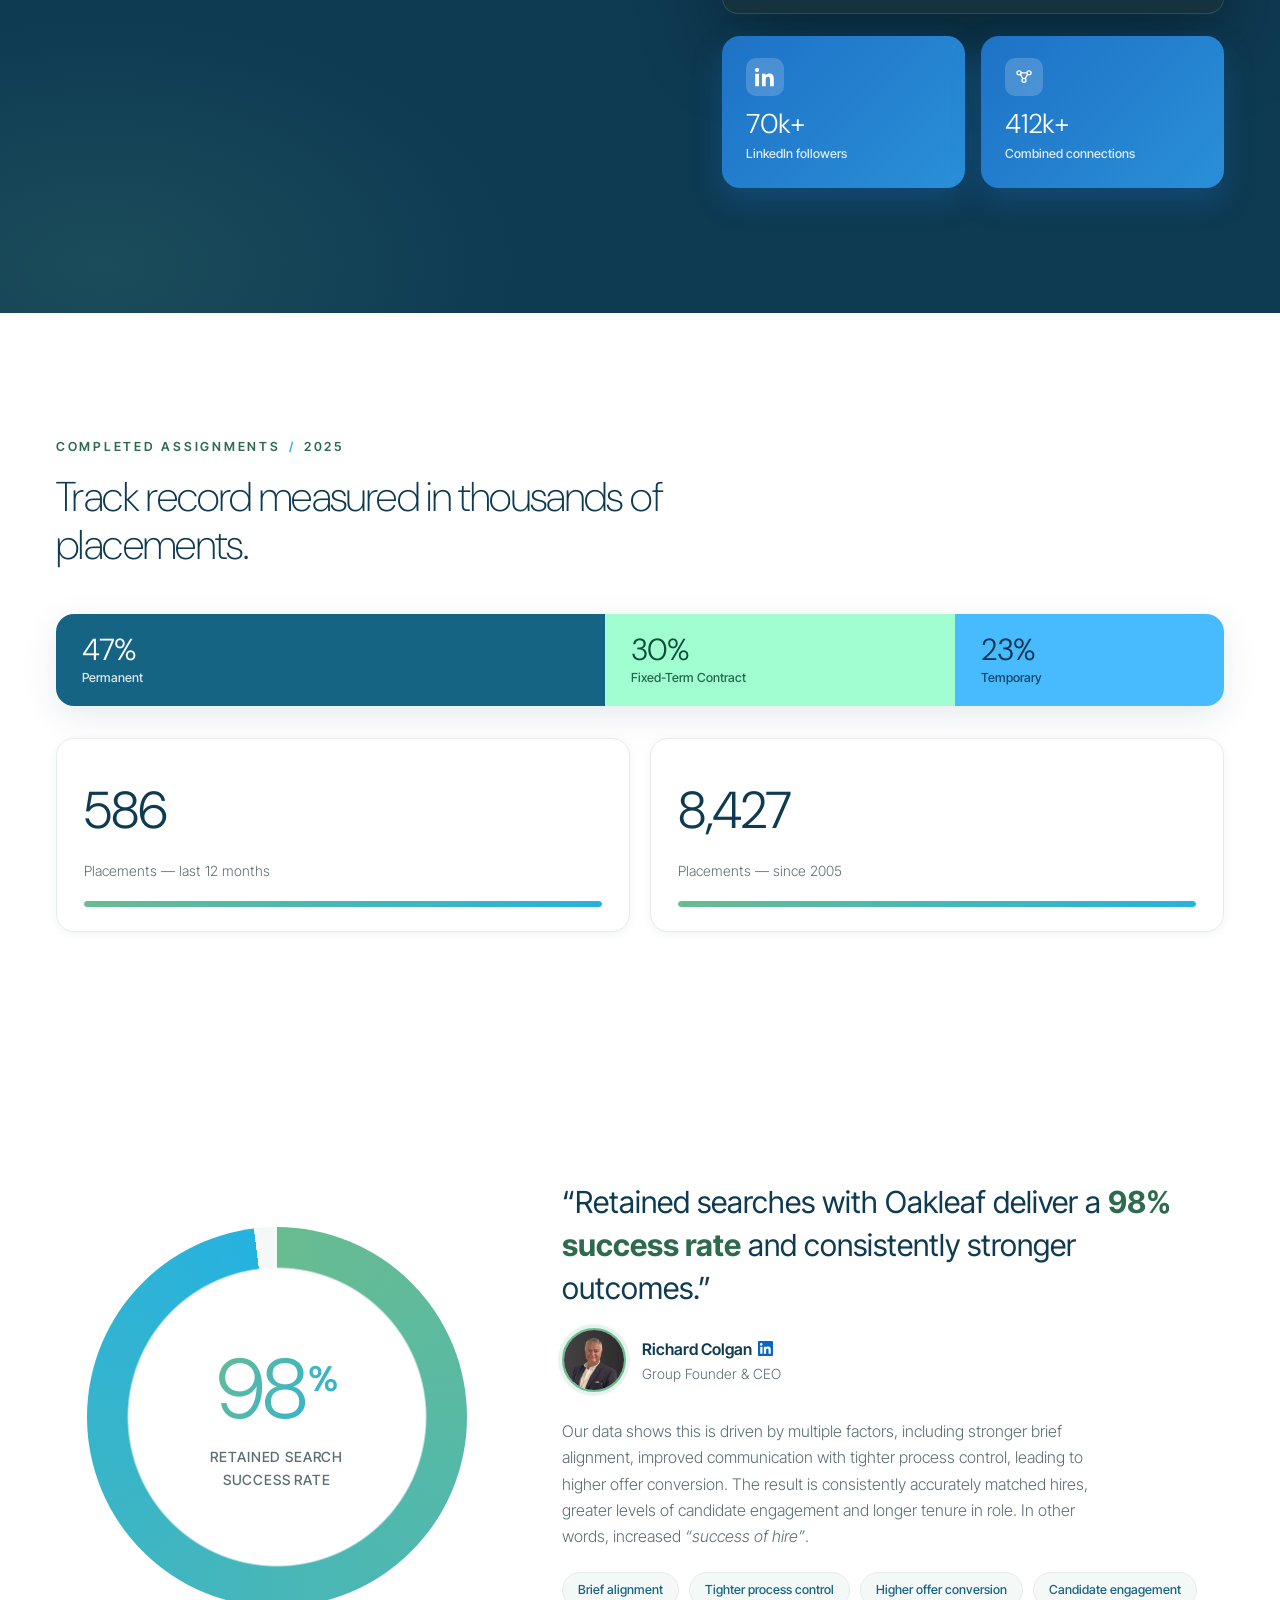
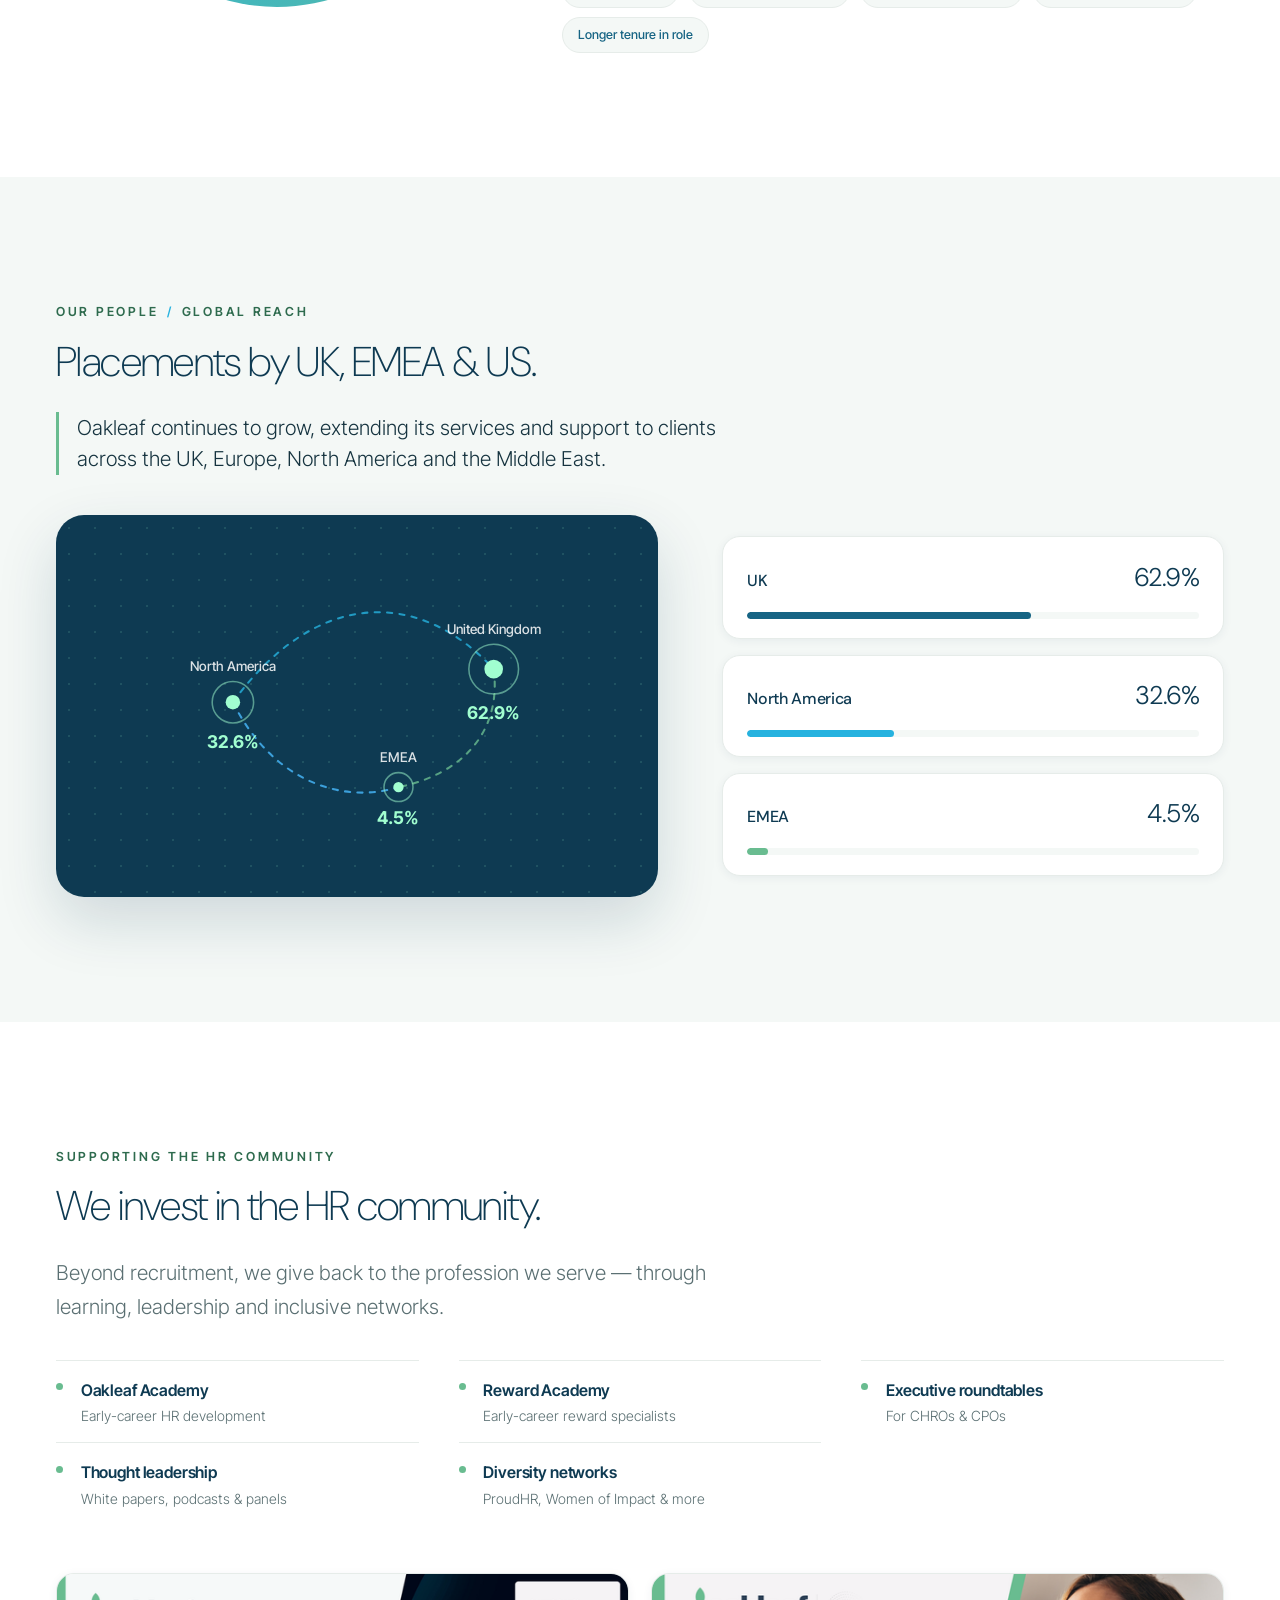
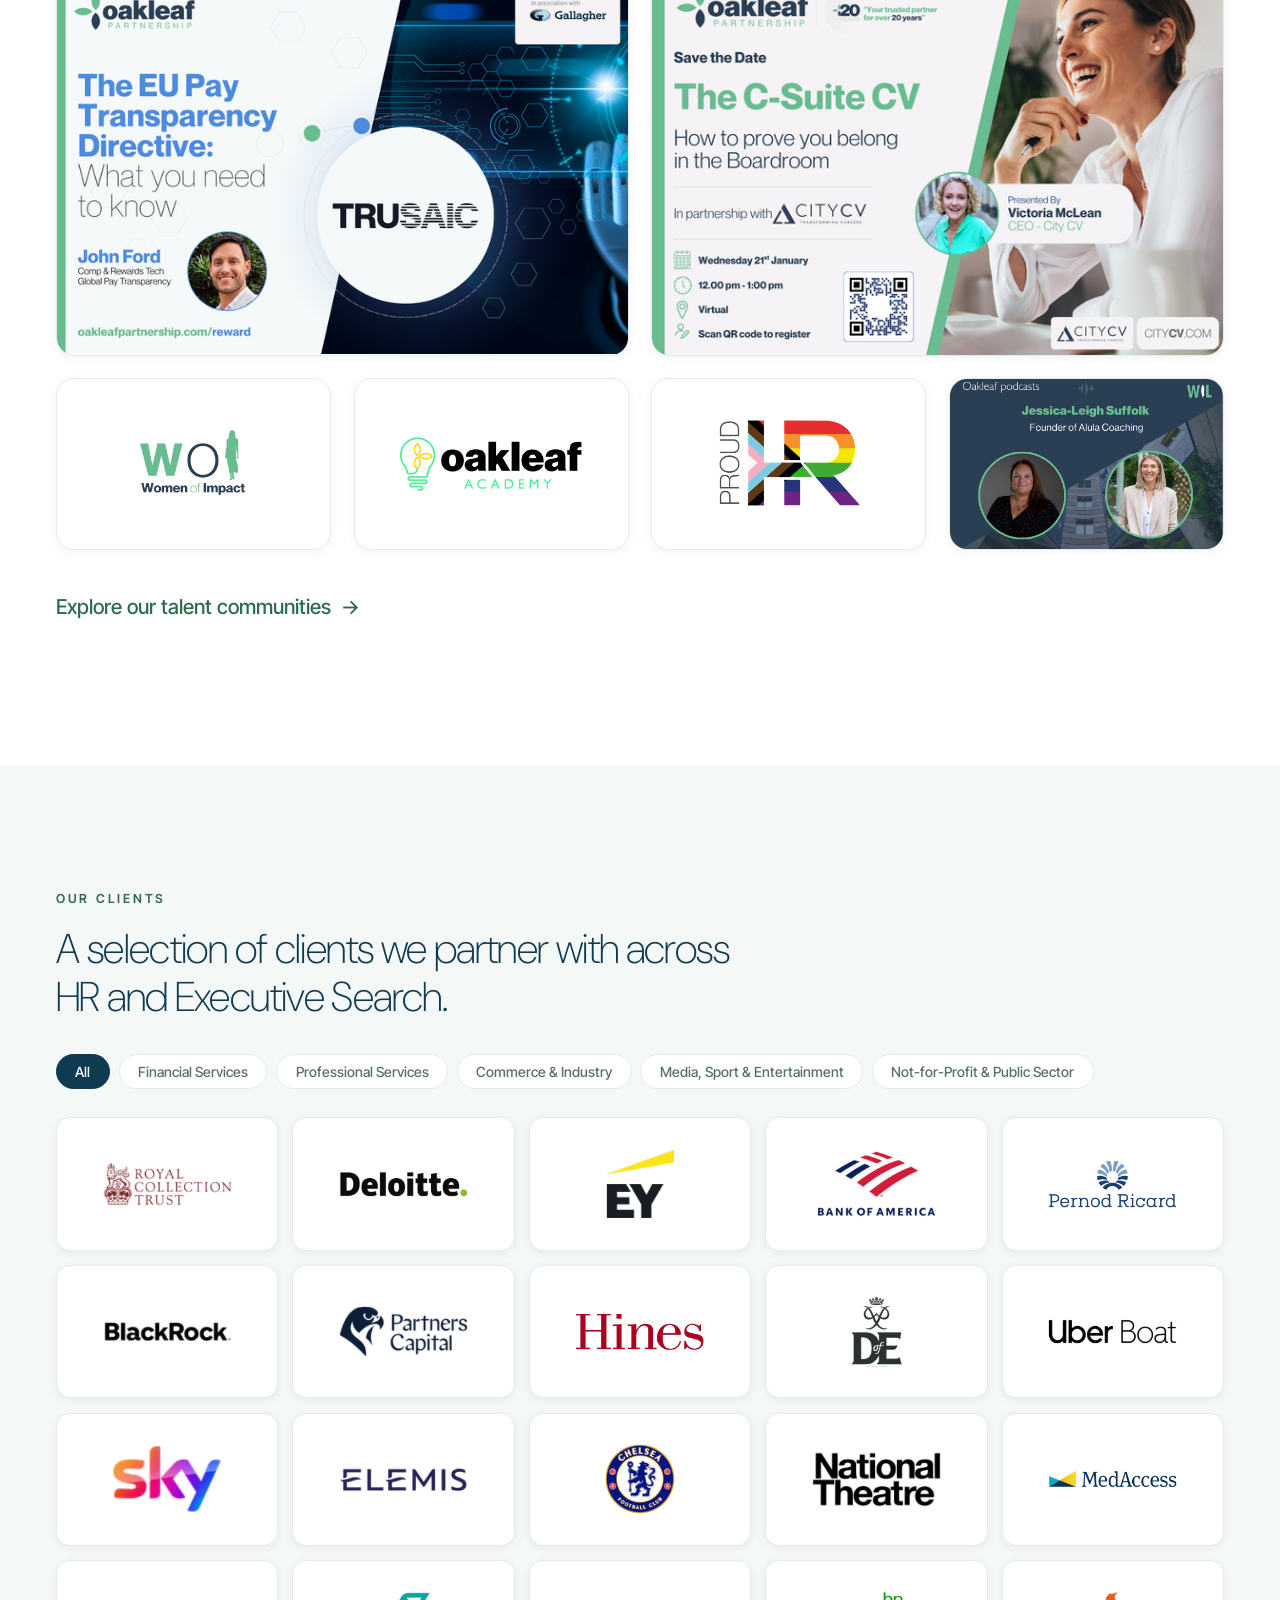
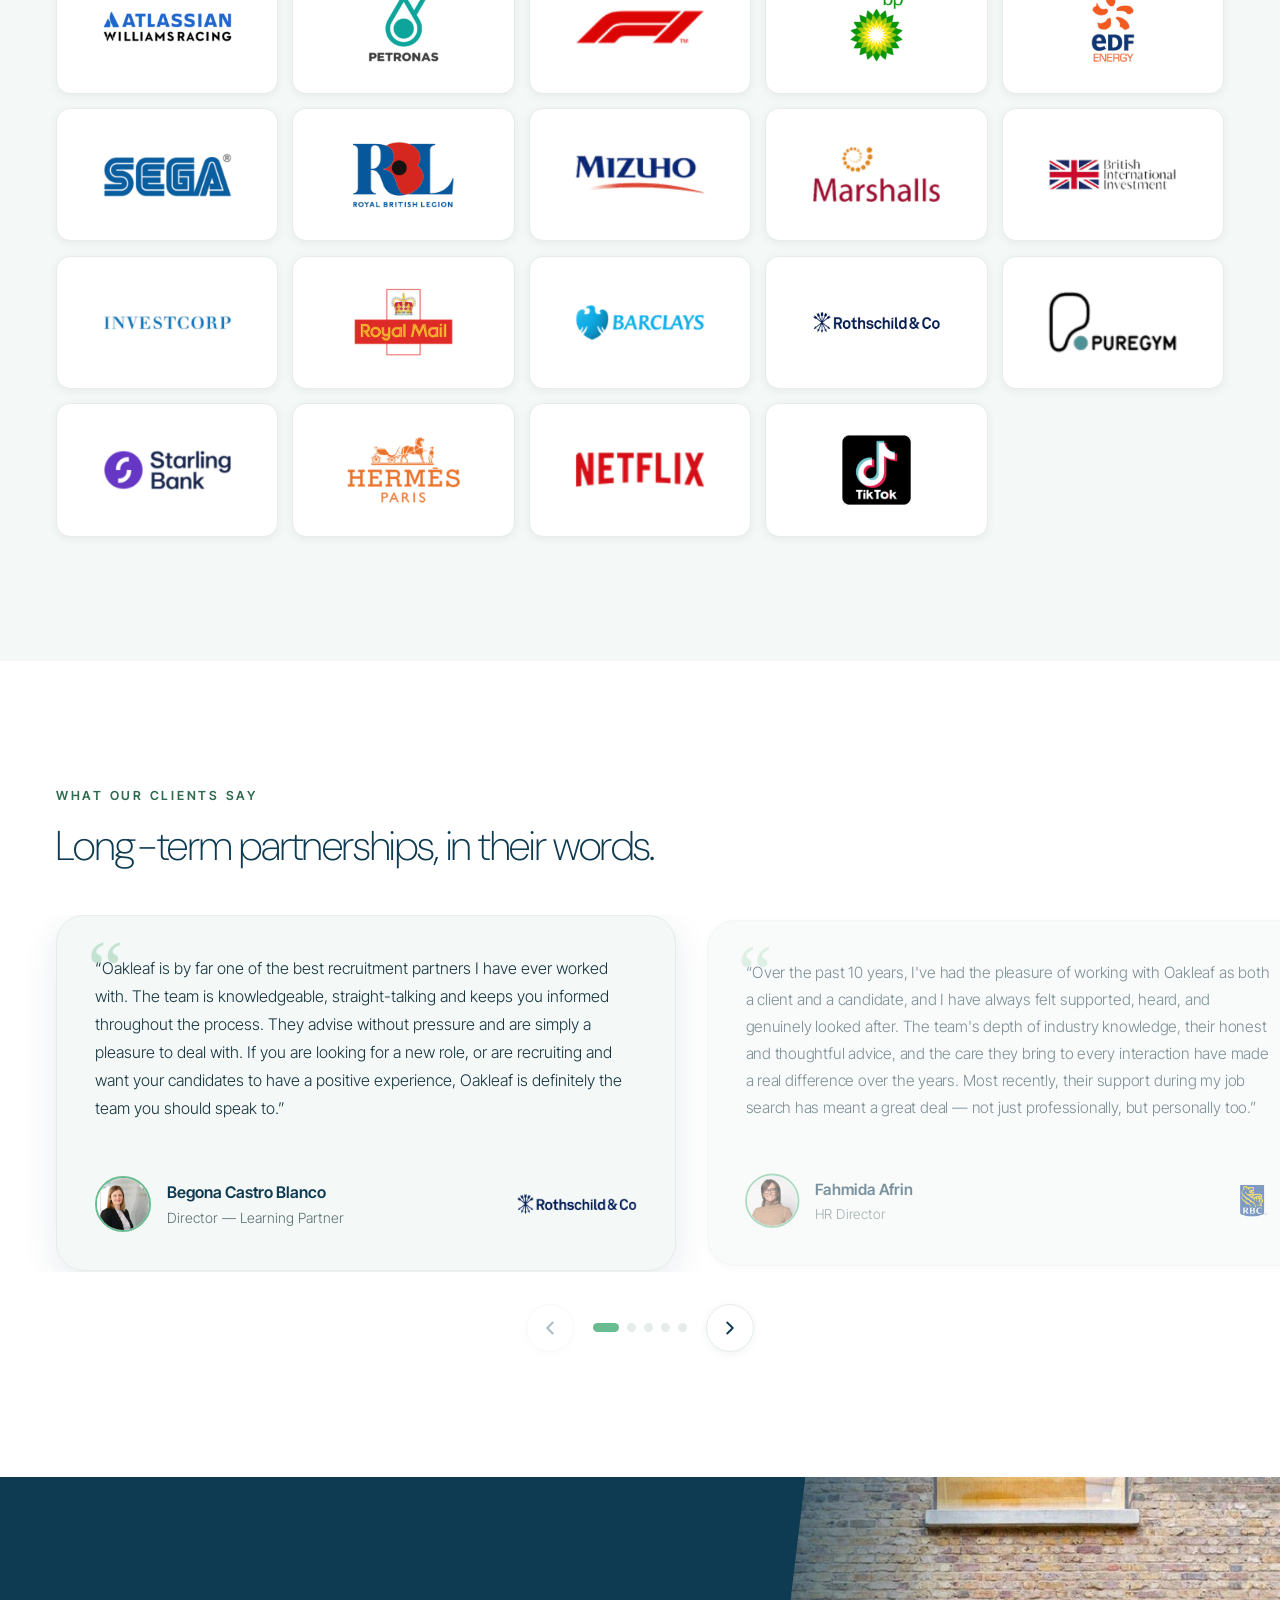
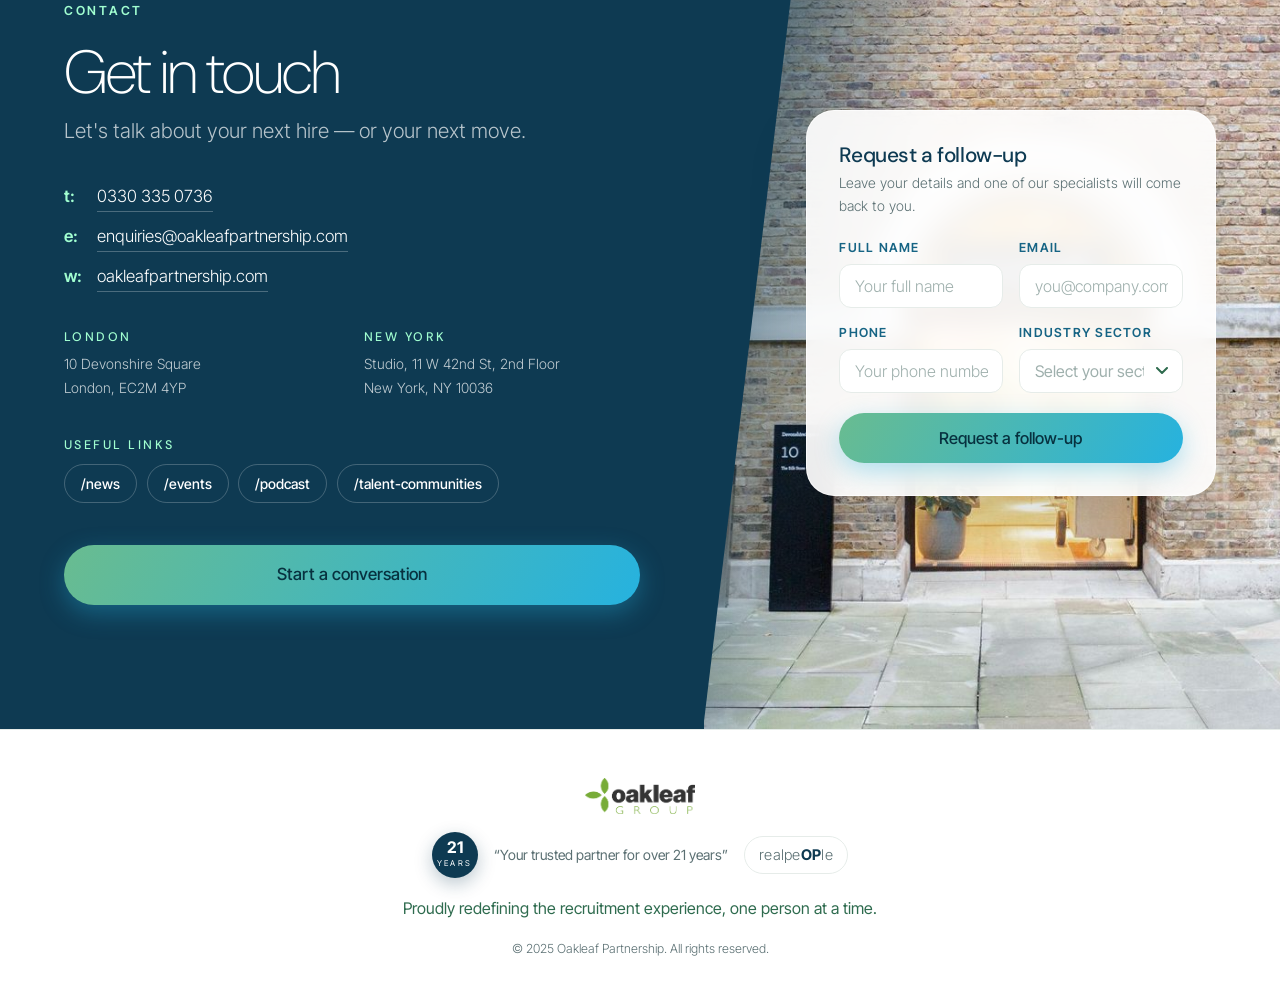
==== commit 813d933e: "Remove green top border from the 8,427 placements card Co-Authored-By: Claude Fable 5 <noreply@anthr" ====
--- a/index.html
+++ b/index.html
@@ -507,7 +507,7 @@
           <span class="placement-stat__label">Placements — last 12 months</span>
           <span class="placement-stat__bar" data-width="100" aria-hidden="true"></span>
         </article>
-        <article class="placement-stat placement-stat--hero reveal">
+        <article class="placement-stat reveal">
           <span class="placement-stat__value" data-count="8427" data-format="comma">0</span>
           <span class="placement-stat__label">Placements — since 2005</span>
           <span class="placement-stat__bar" data-width="100" aria-hidden="true"></span>
--- a/css/styles.css
+++ b/css/styles.css
@@ -785,7 +785,6 @@
   transition: width 1.5s 0.3s var(--ease-out);
 }
 .in-view .placement-stat__bar::after { width: calc(var(--w) * 1%); }
-.placement-stat--hero { border-top: 3px solid var(--green); }
 
 /* ============================================================
    Retained search
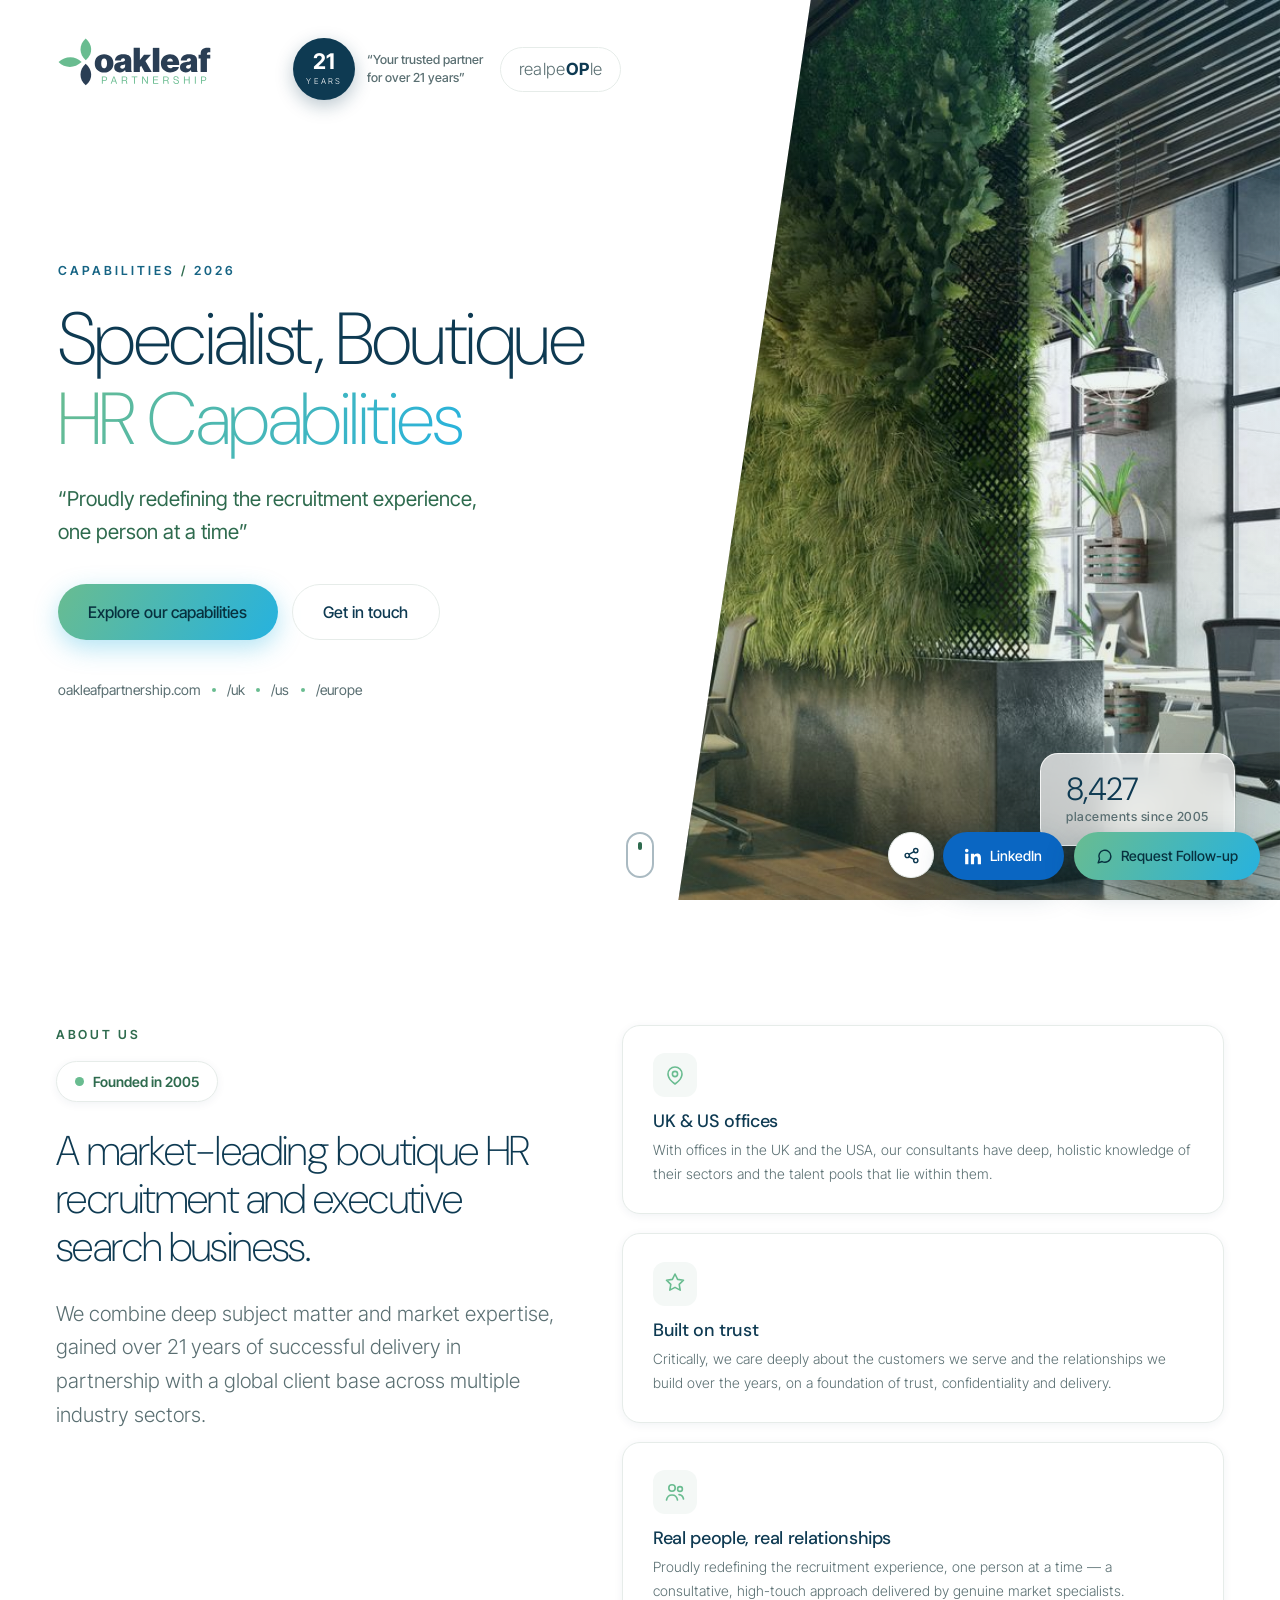
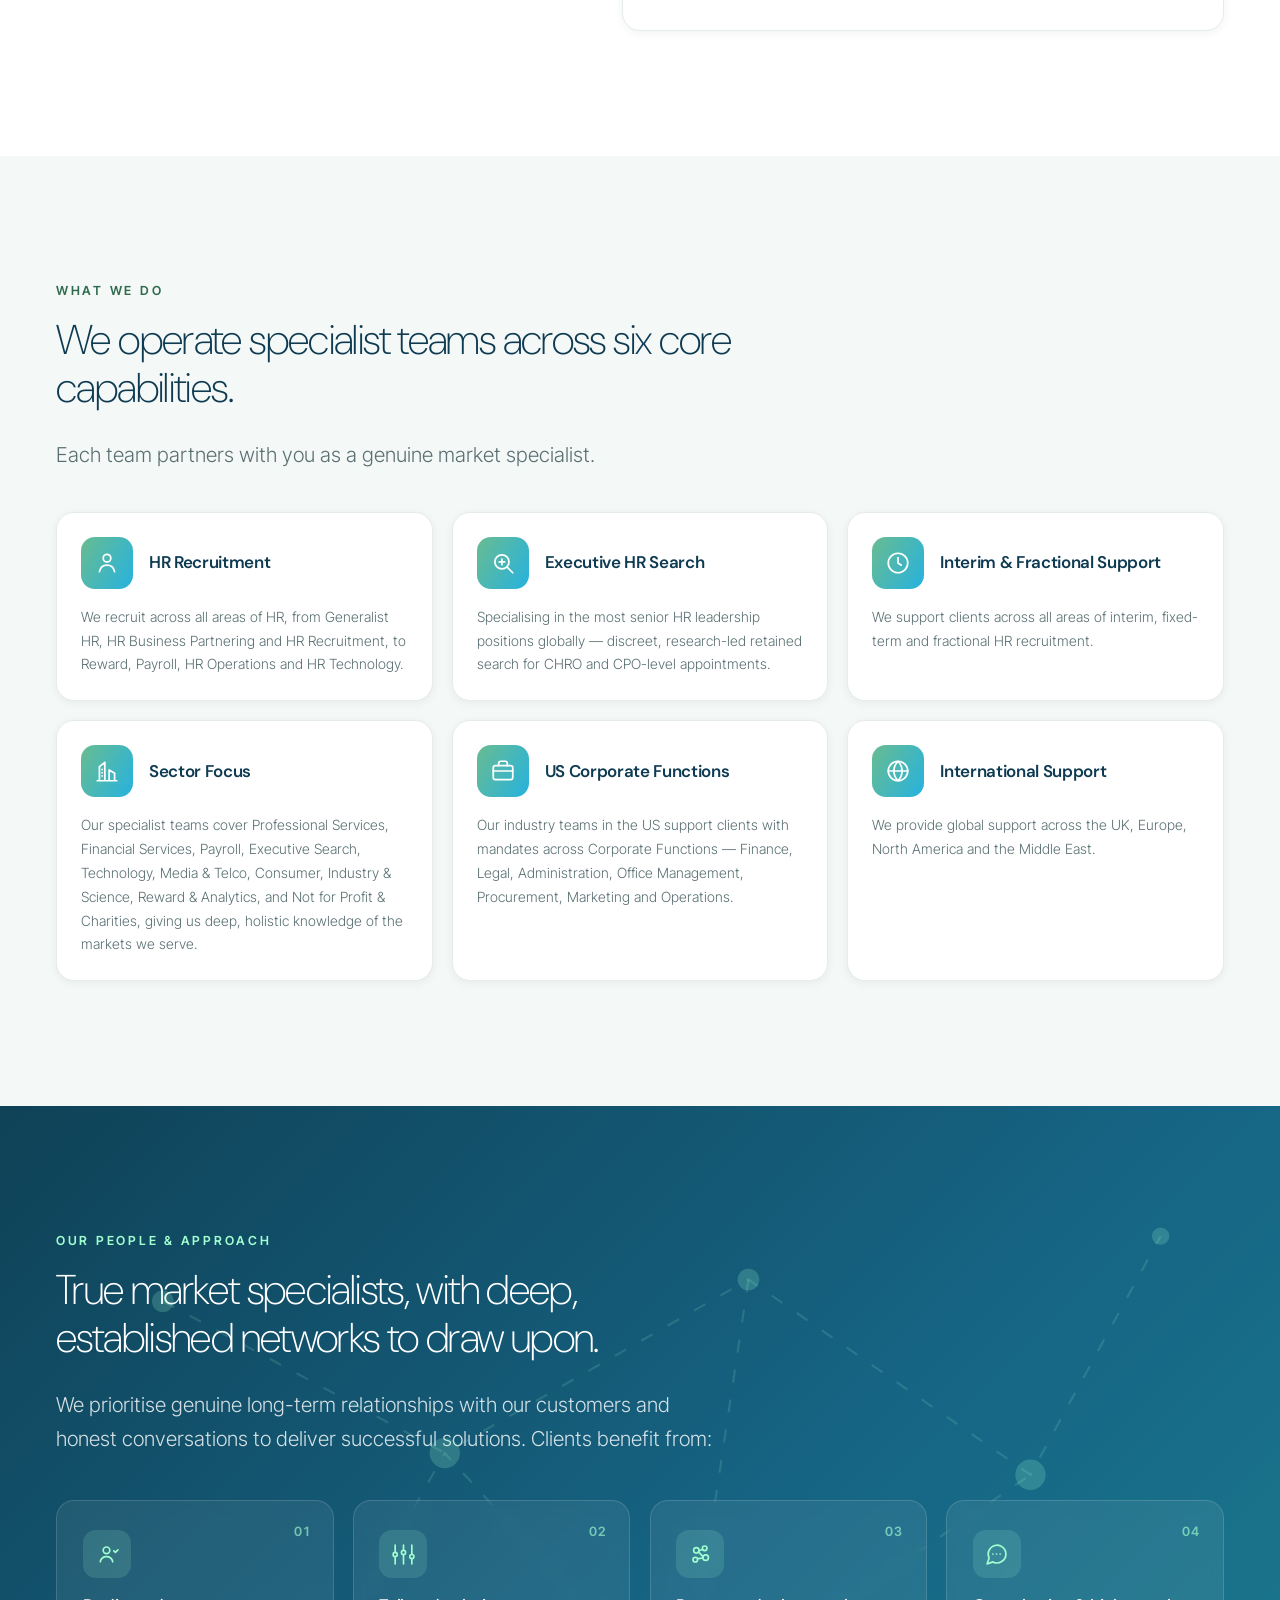
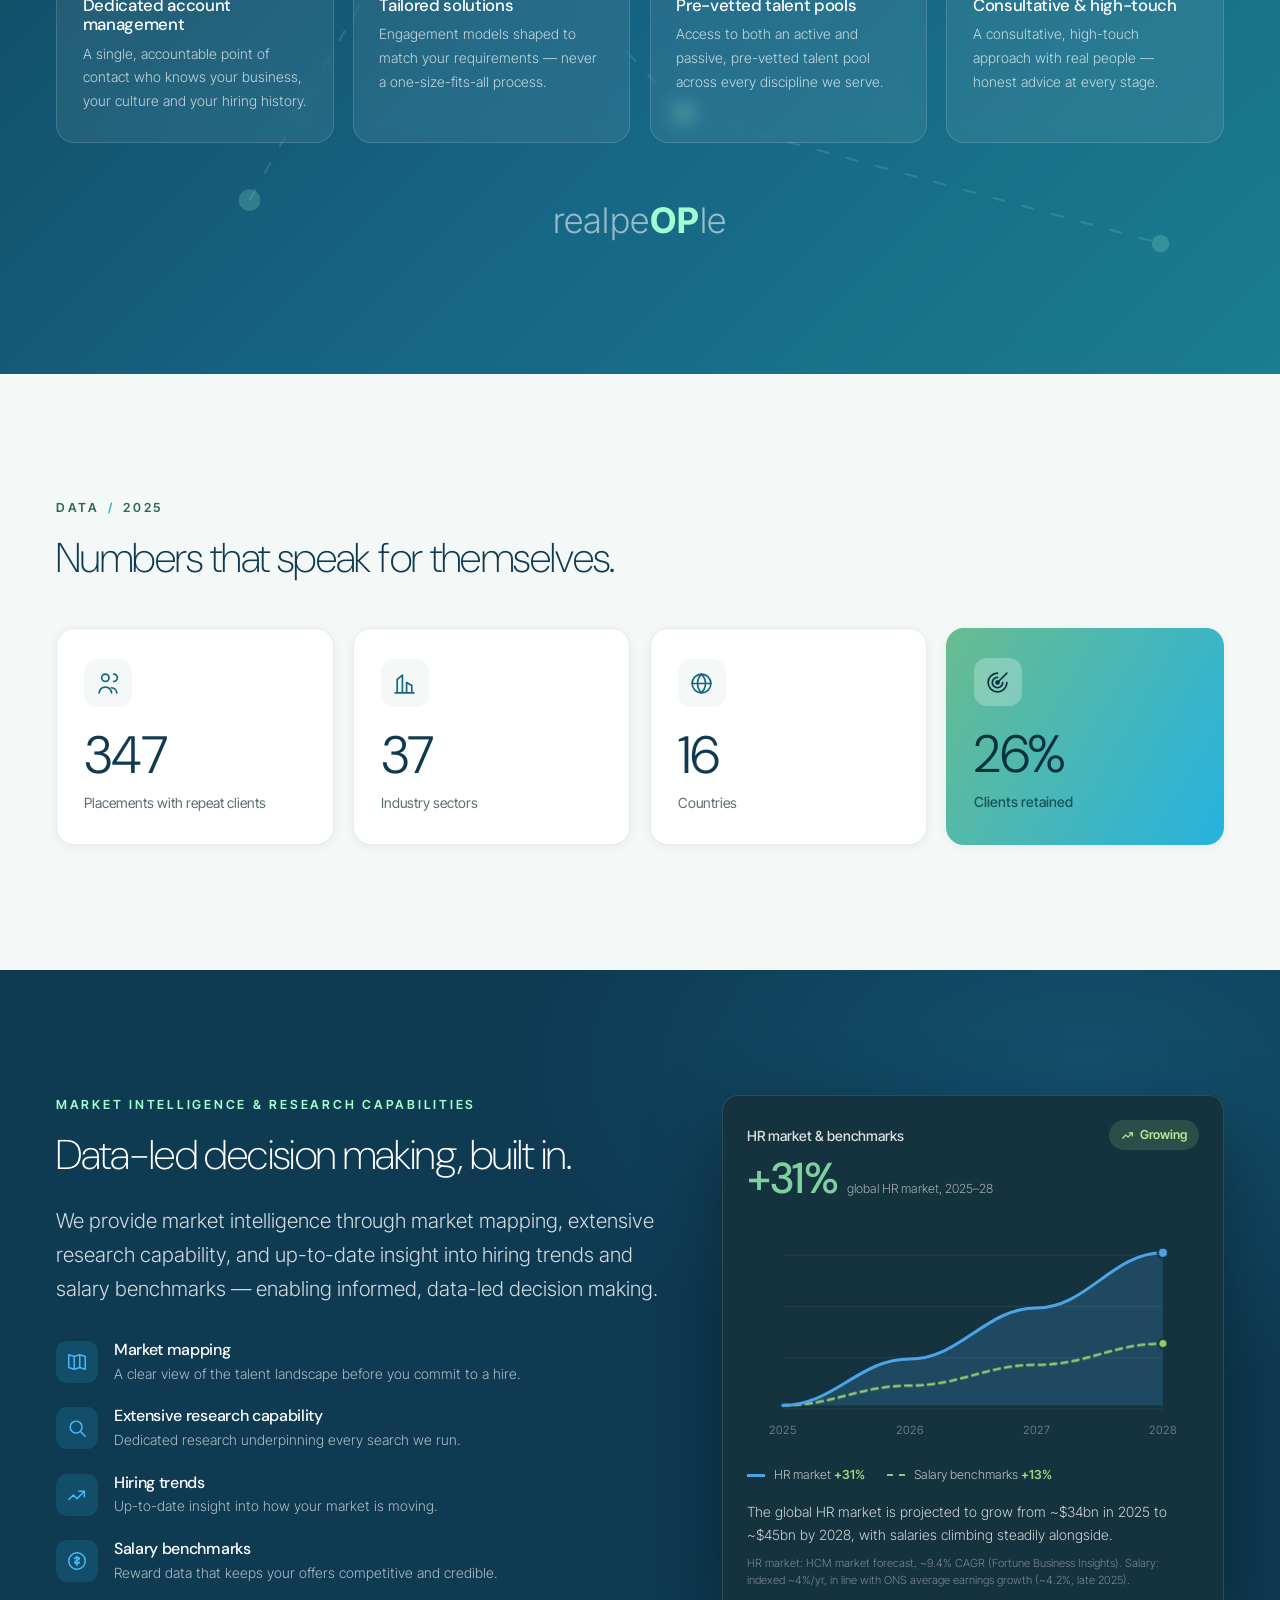
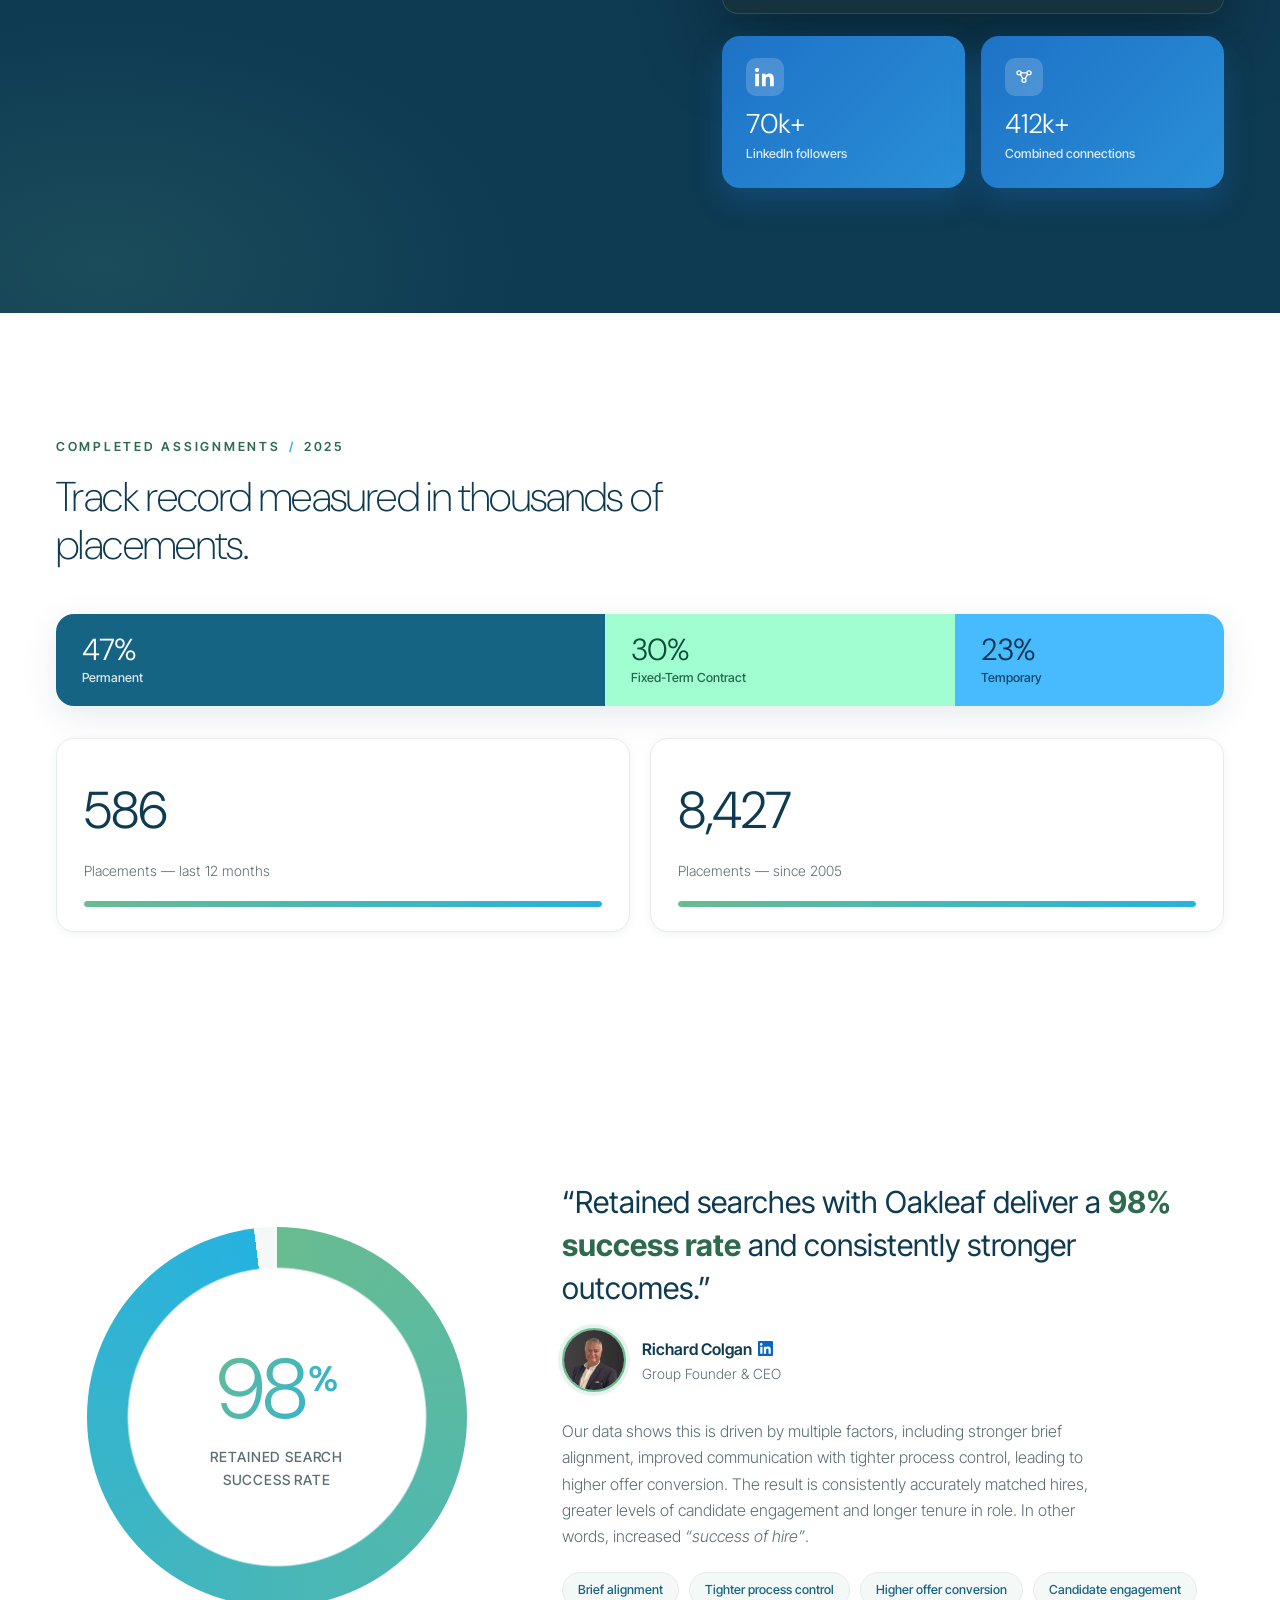
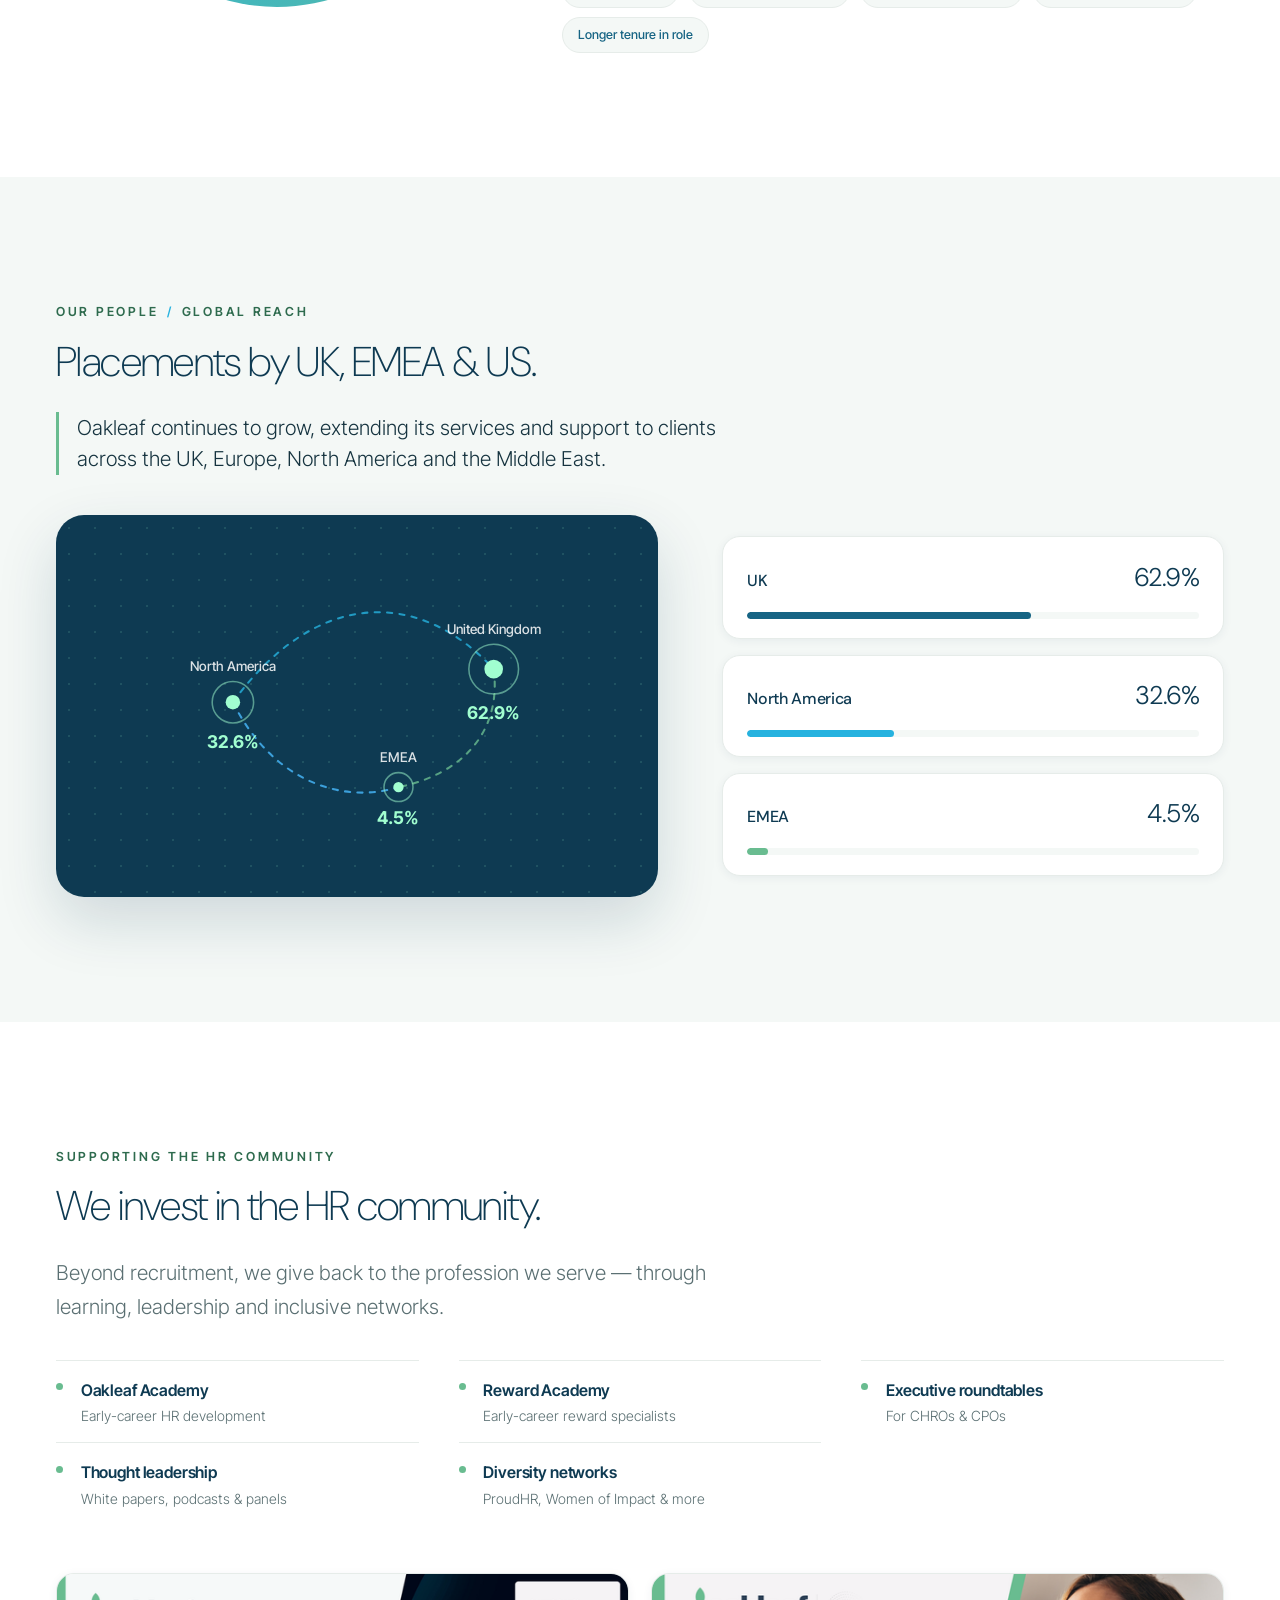
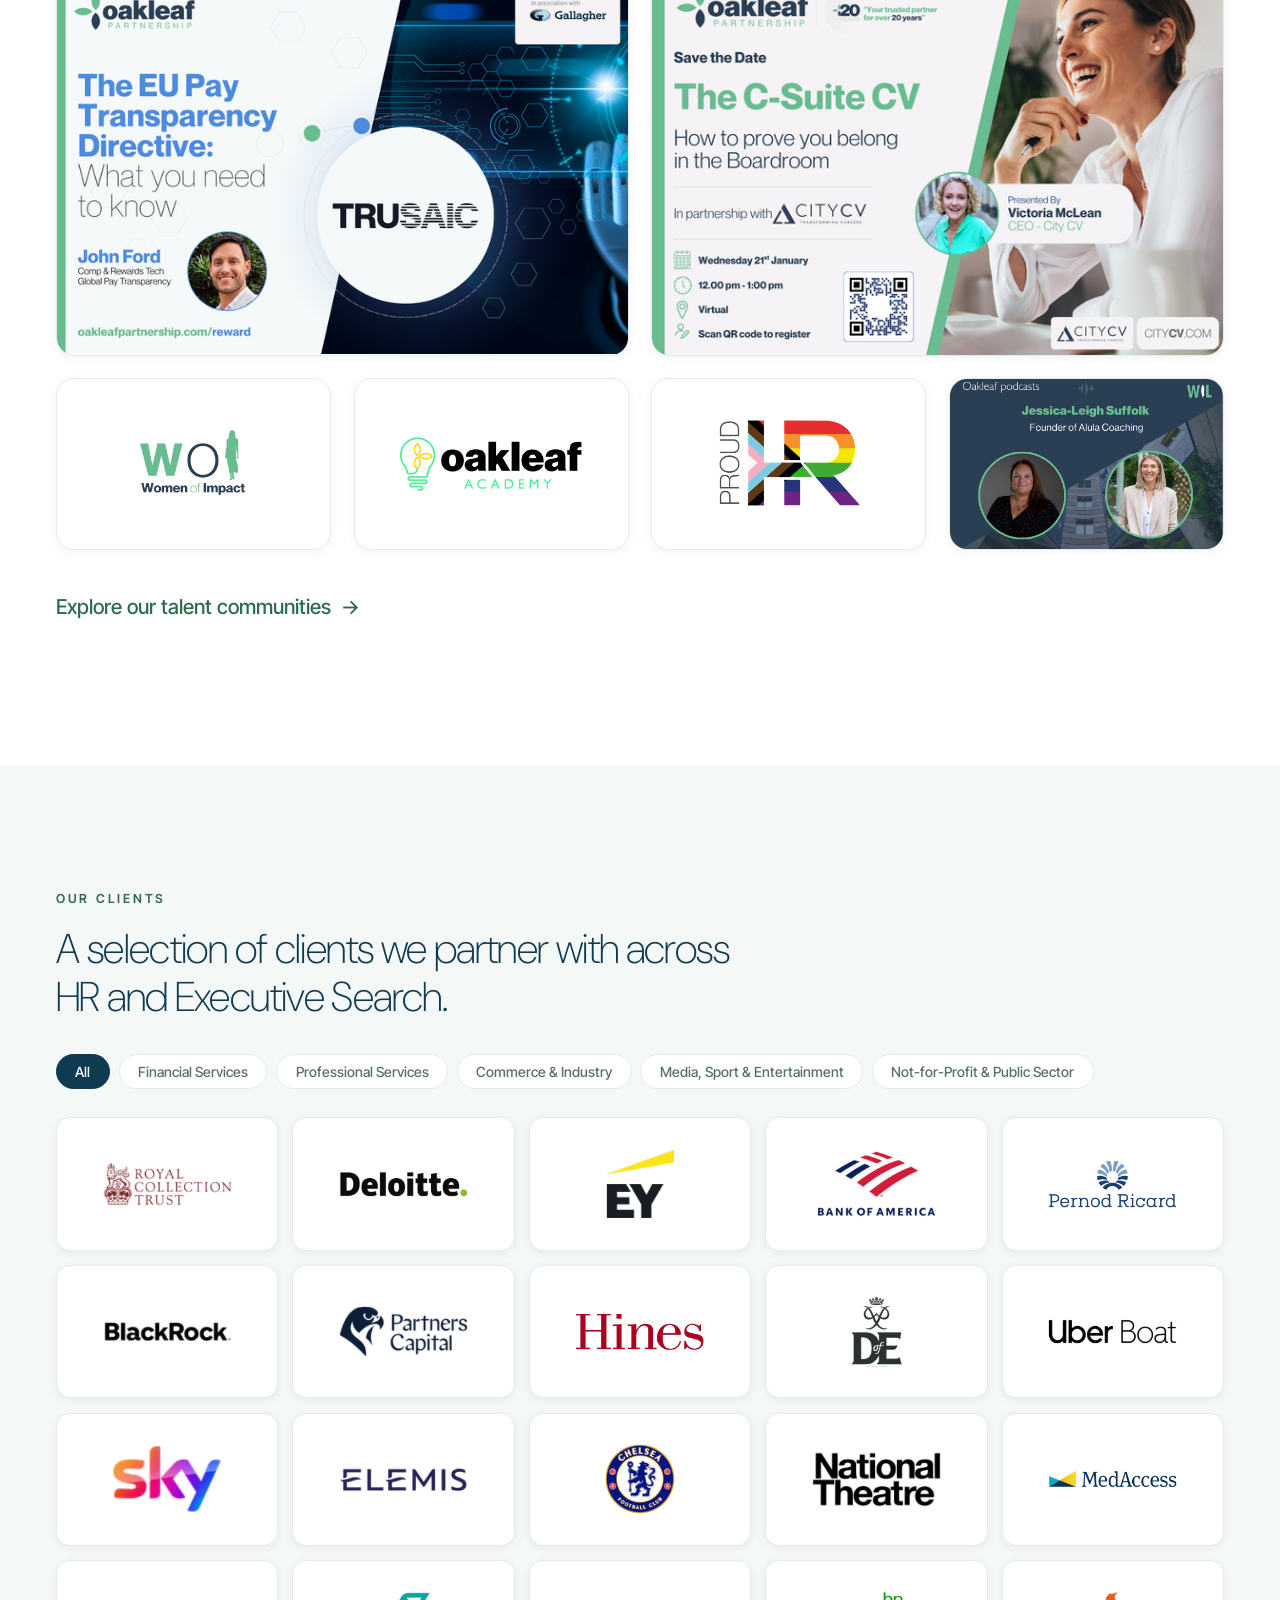
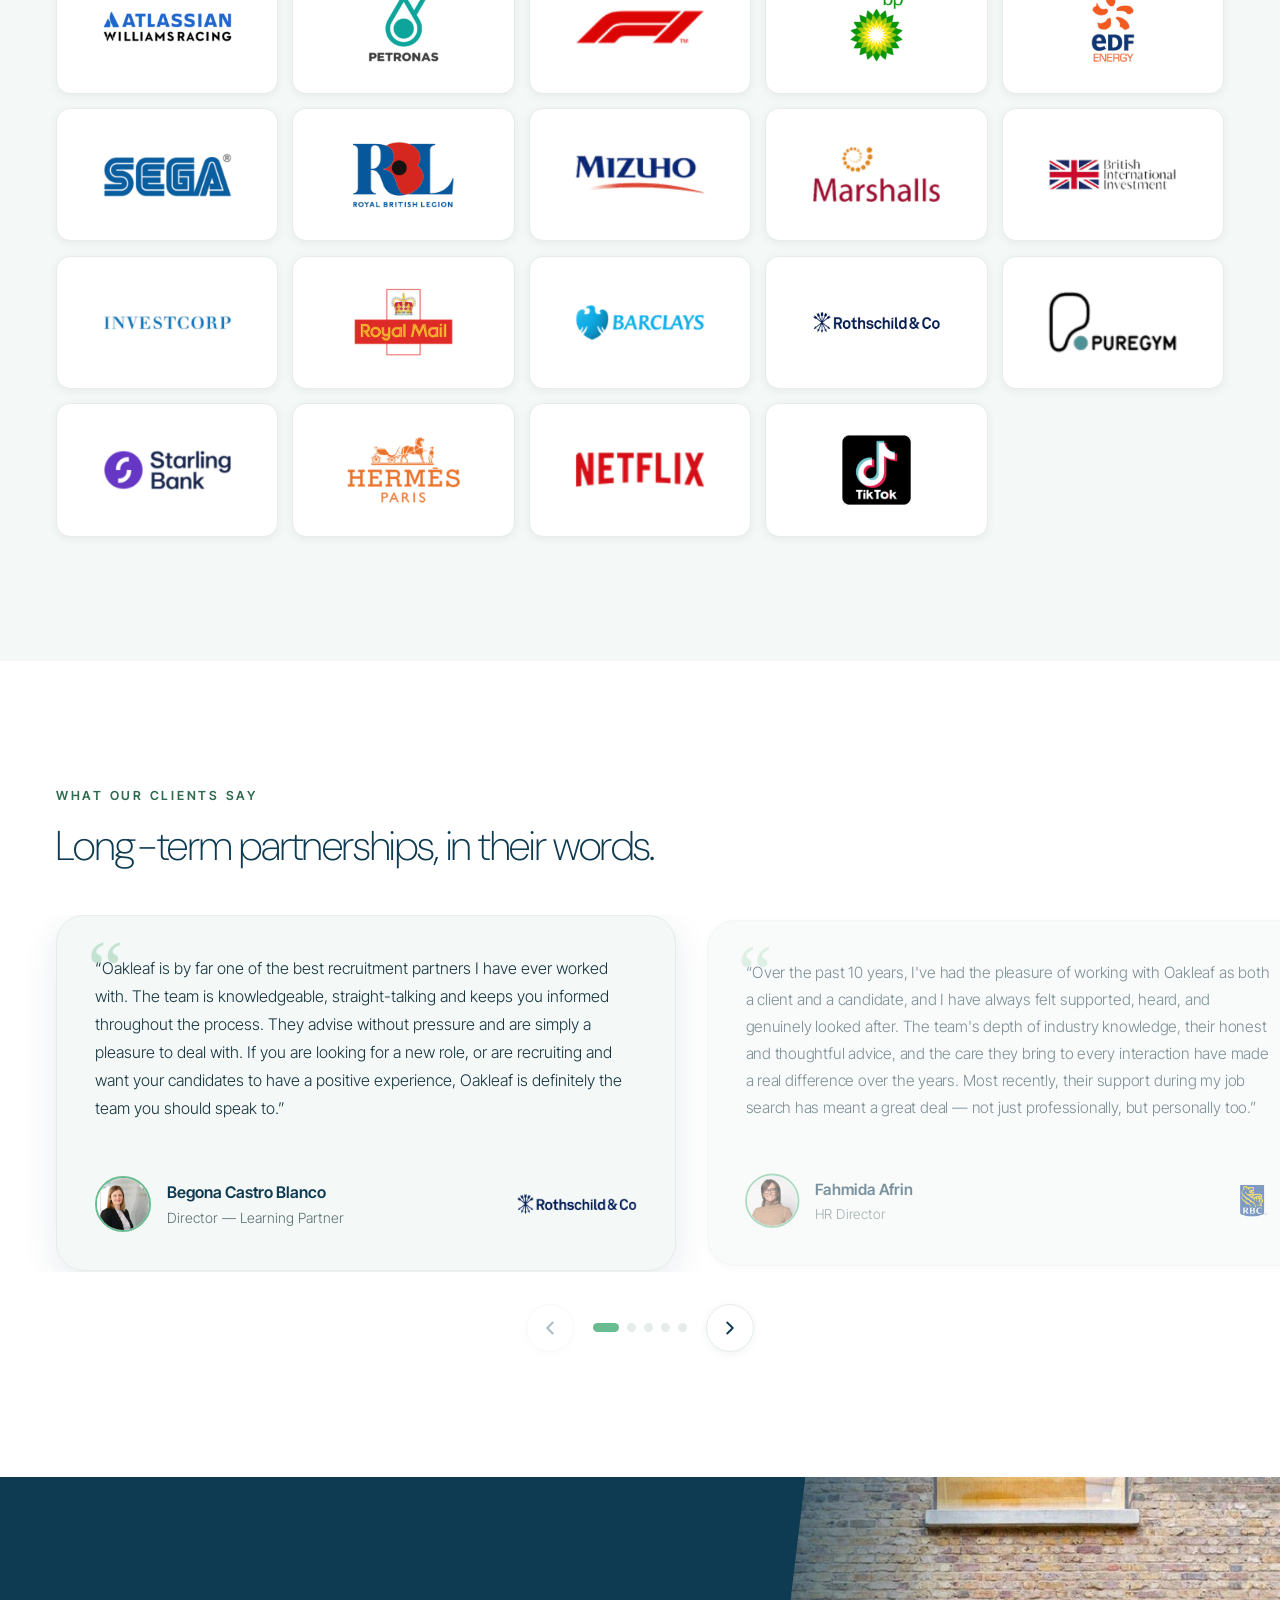
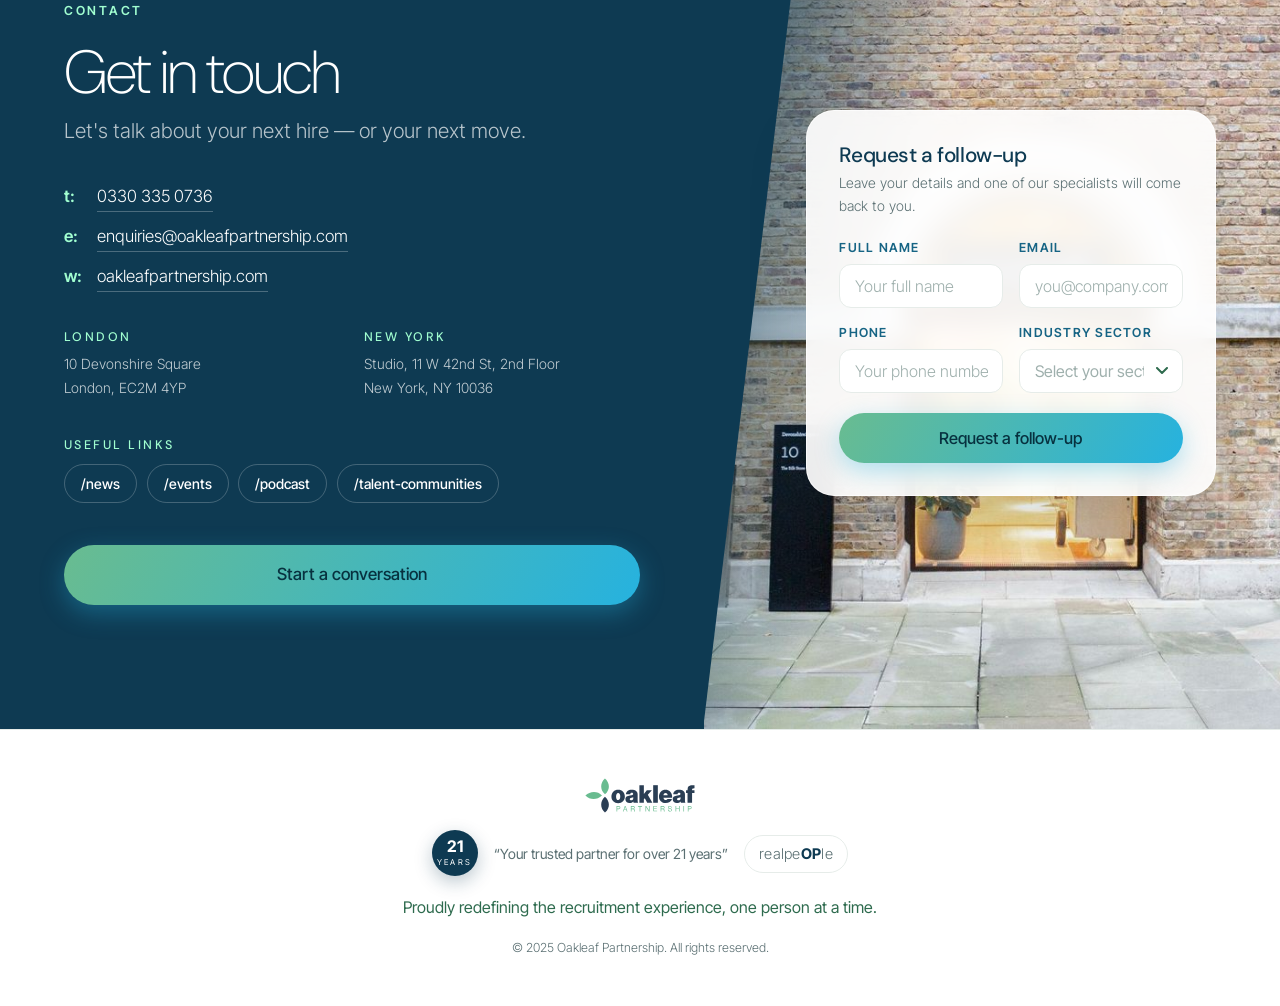
==== commit 93cb1bf1: "Use Partnership logo in the footer too Footer now matches the nav and hero (Partnership wordmark) in" ====
--- a/index.html
+++ b/index.html
@@ -907,7 +907,7 @@
 
 <footer class="footer">
   <div class="container footer__inner">
-    <img class="footer__logo" src="assets/oakleaf-logo.png" alt="Oakleaf Group" width="120" height="39" loading="lazy">
+    <img class="footer__logo" src="assets/oakleaf-partnership.svg" alt="Oakleaf Partnership" width="120" height="37" loading="lazy">
     <div class="footer__badges">
       <span class="badge-years badge-years--sm" role="img" aria-label="21 years">
         <span class="badge-years__circle"><strong>21</strong><small>YEARS</small></span>
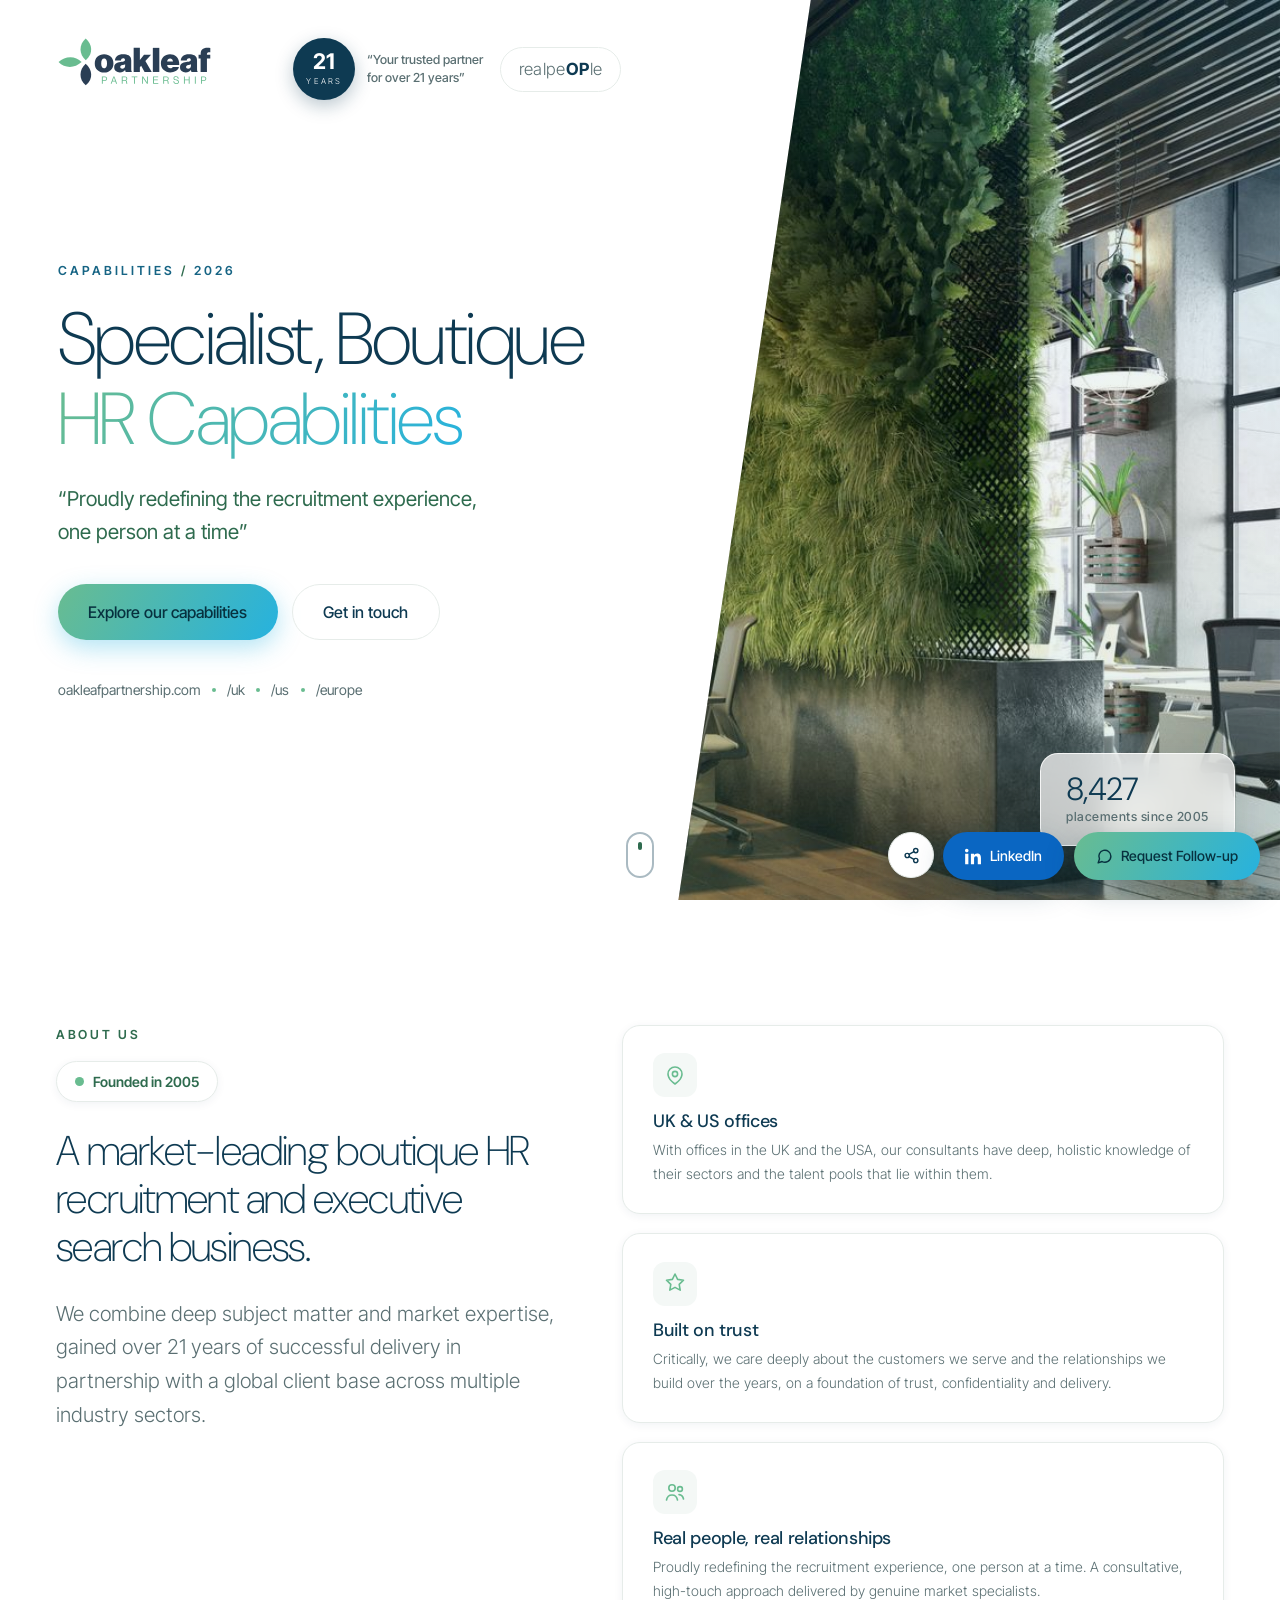
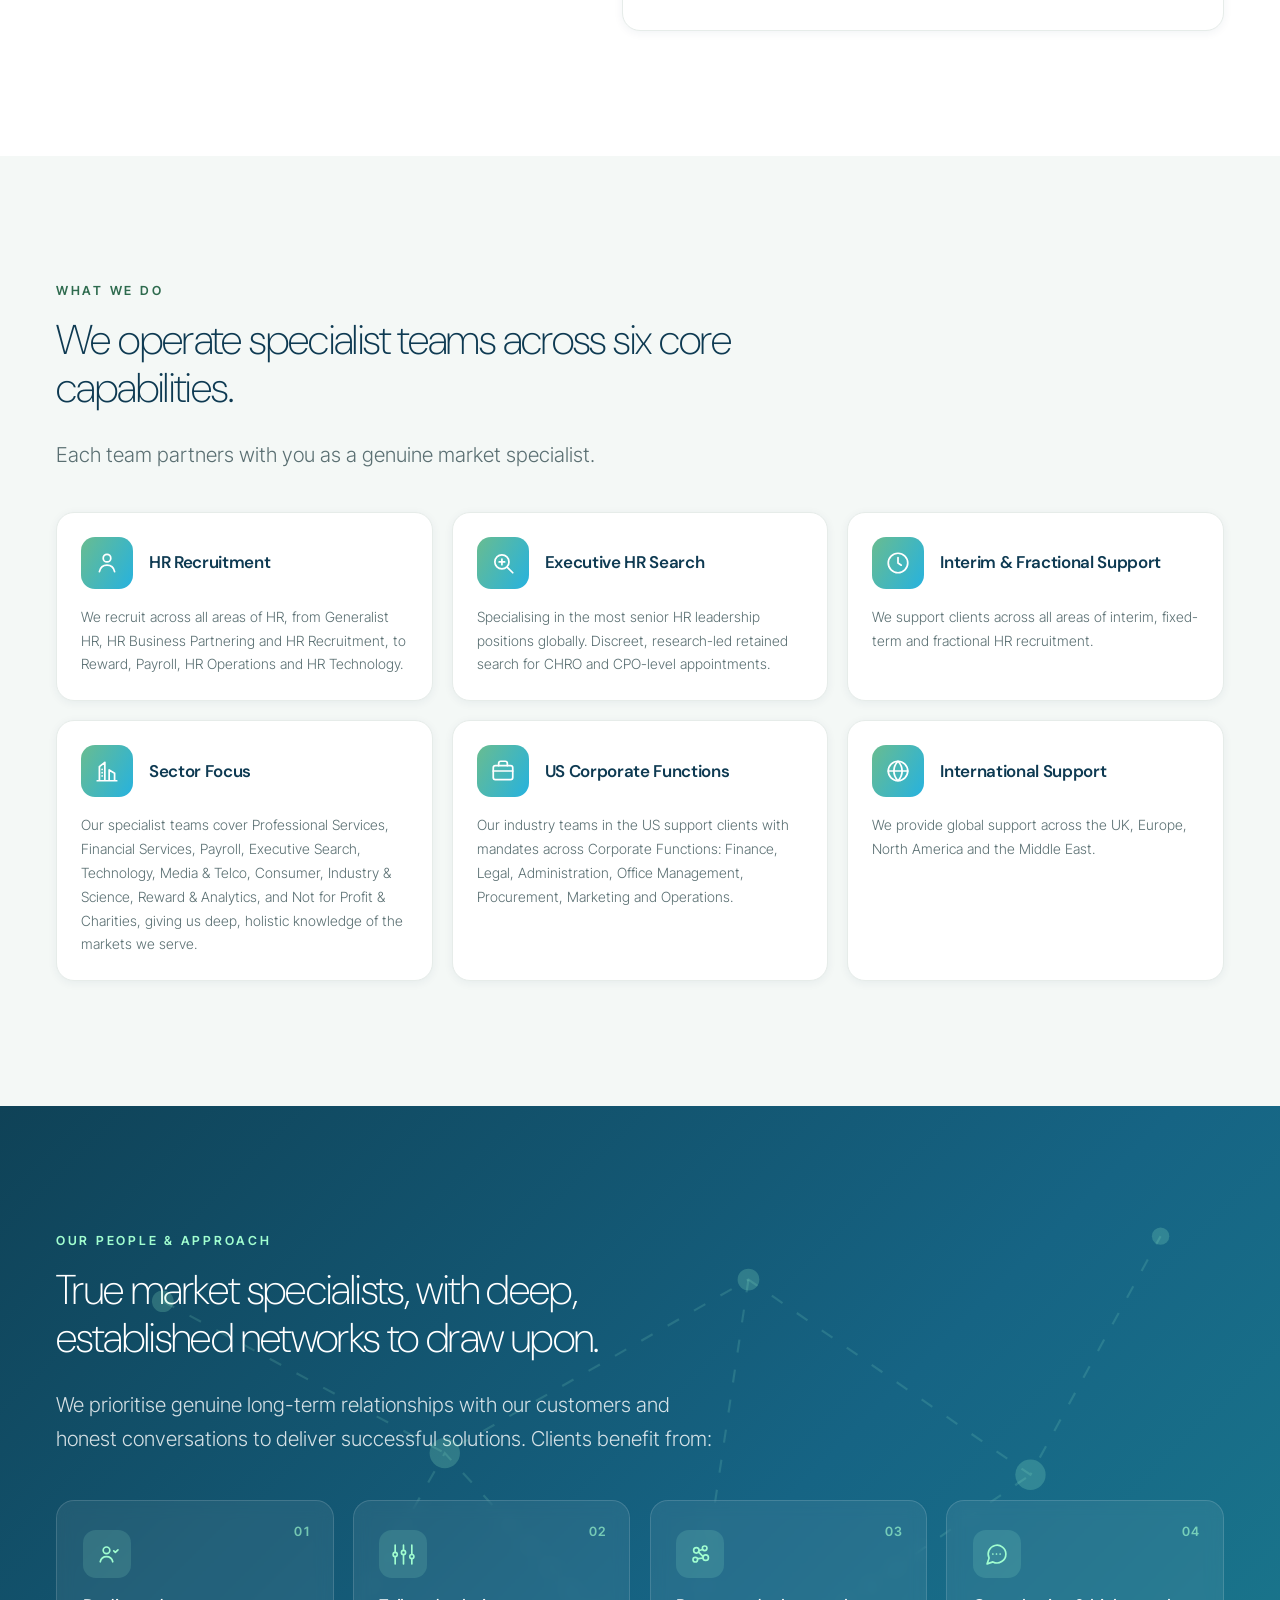
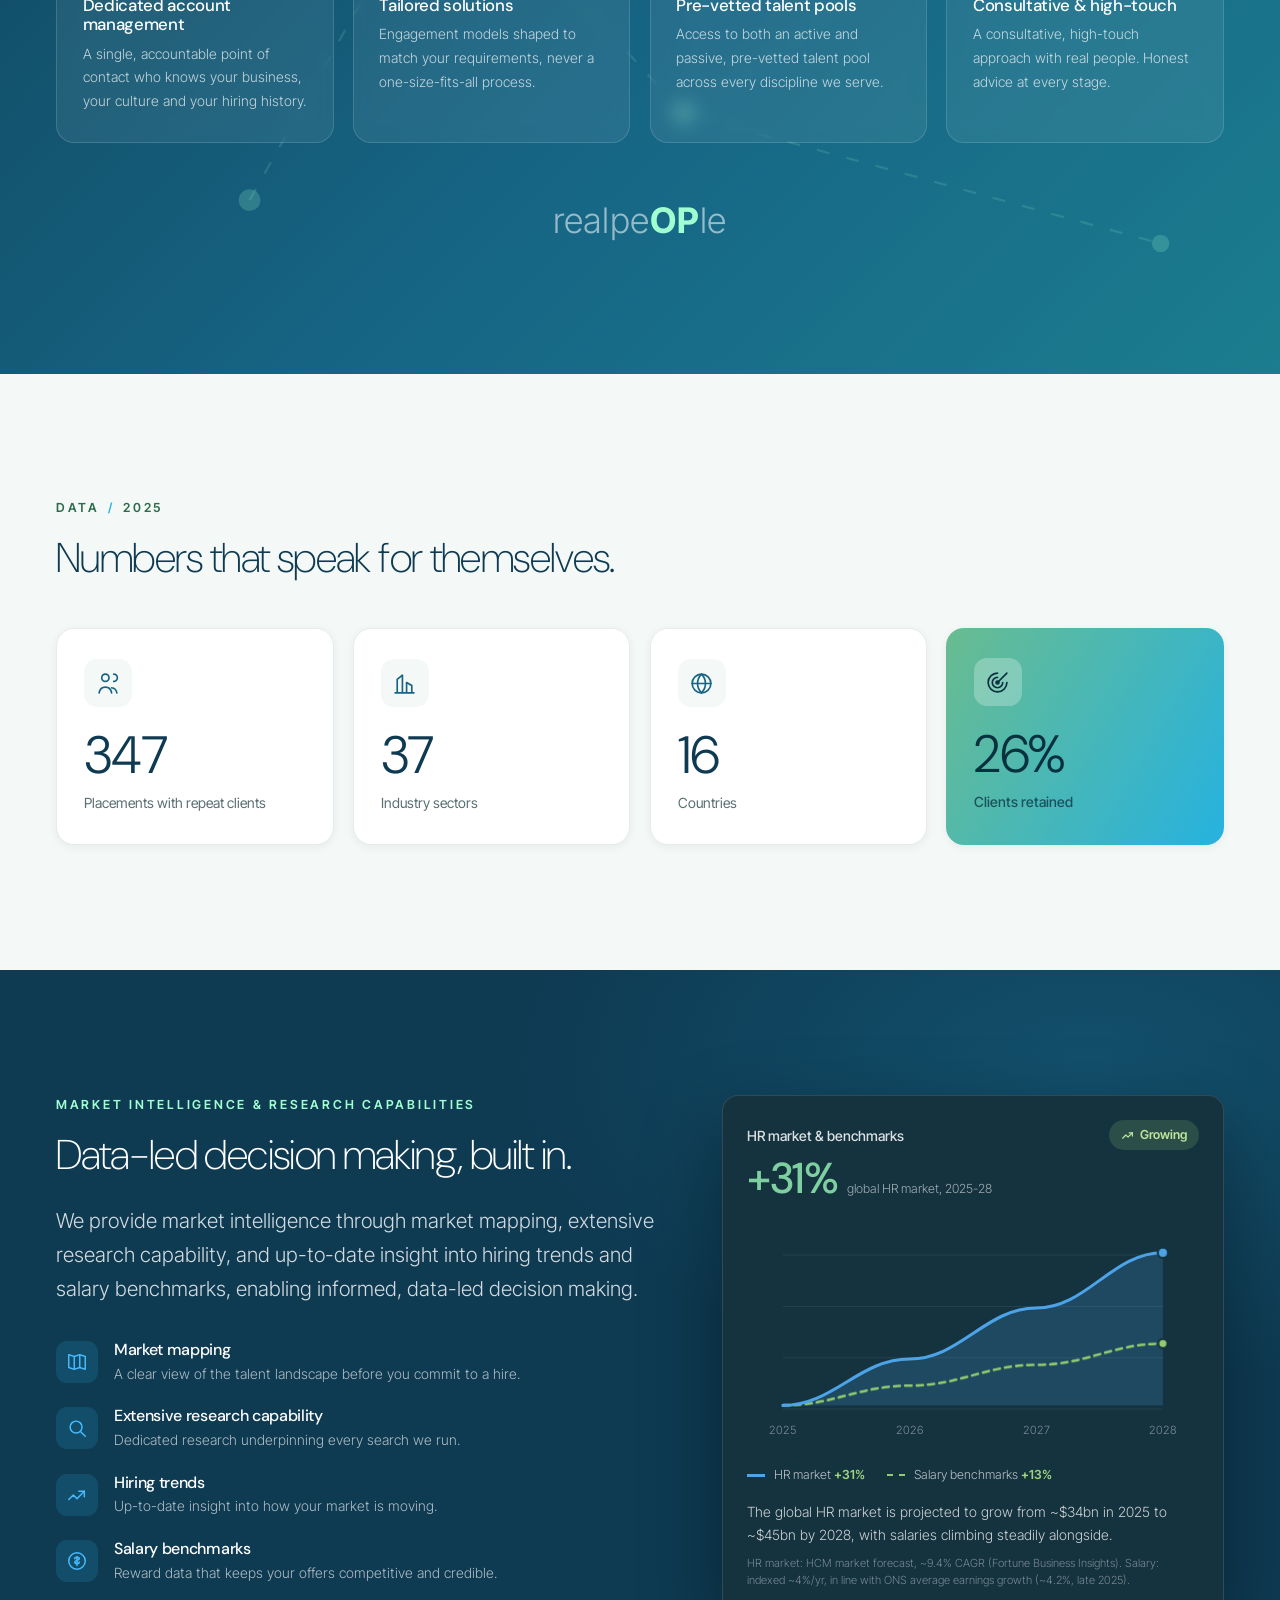
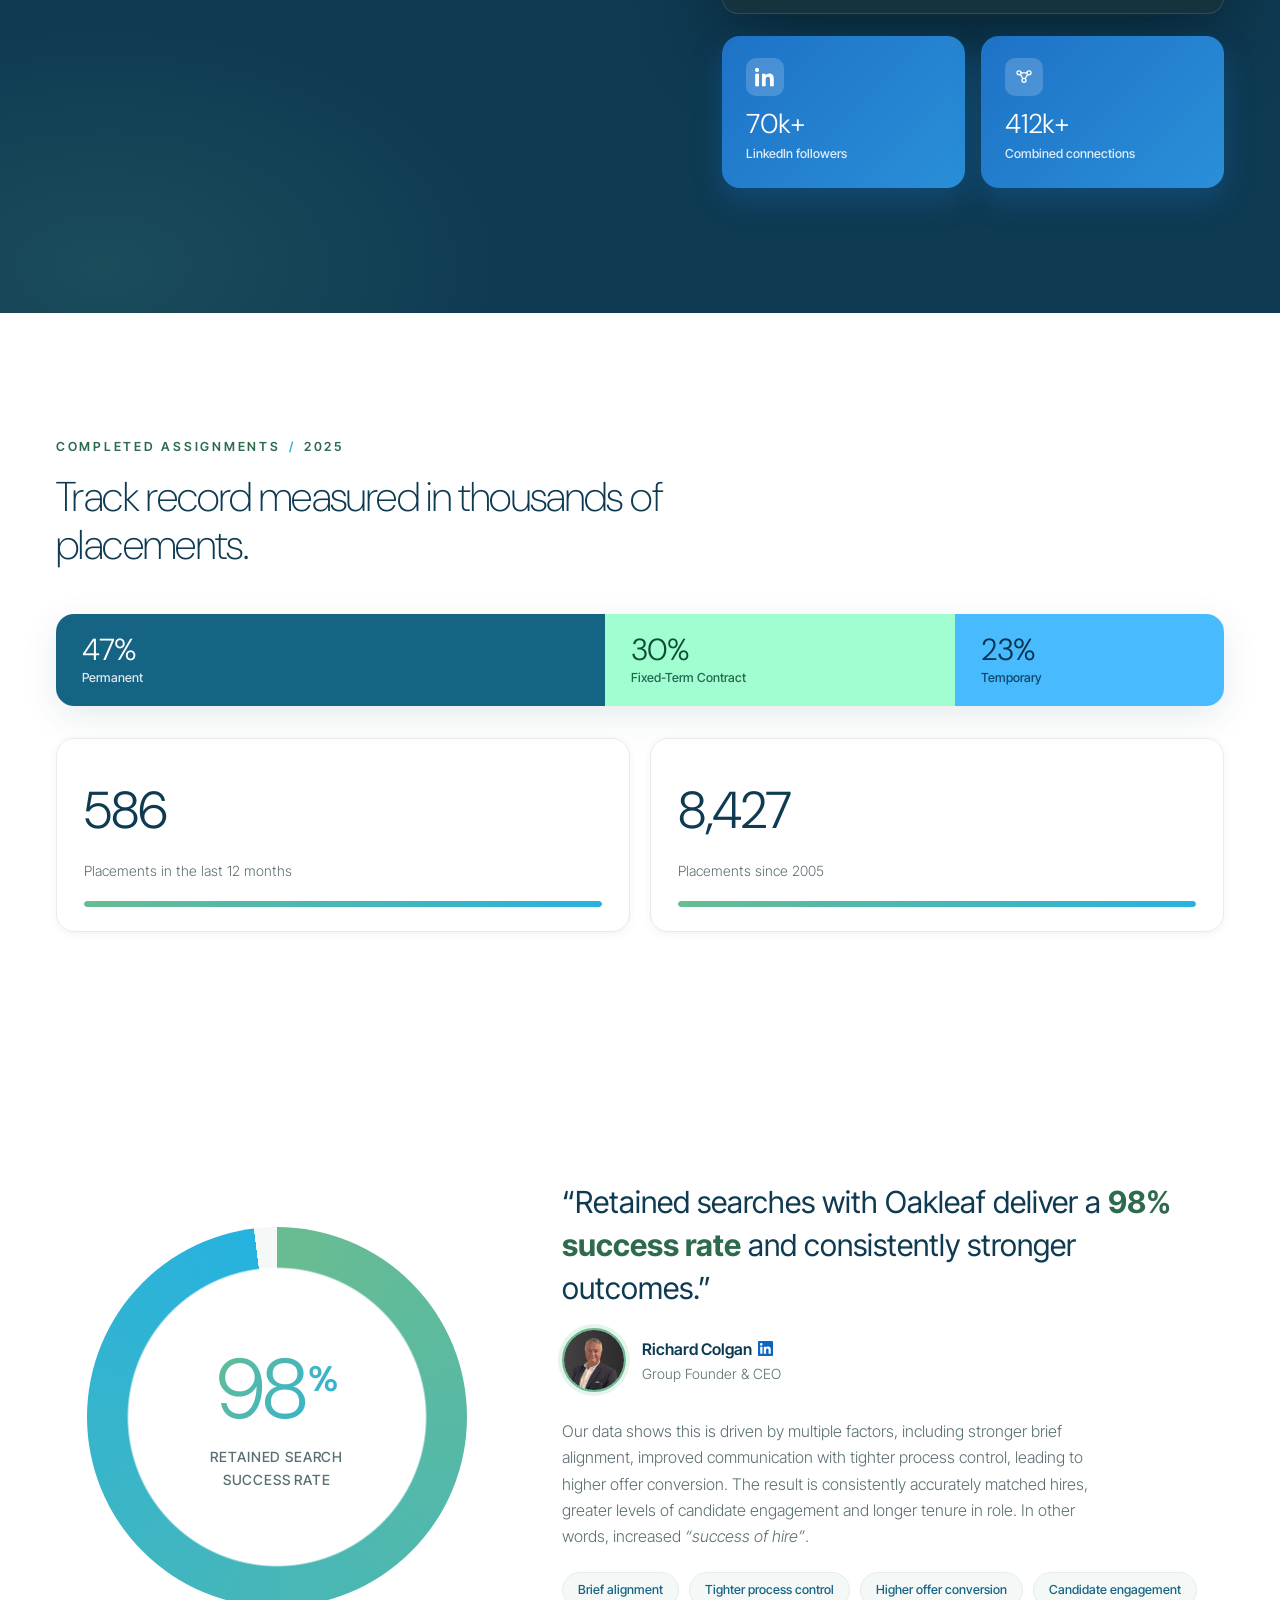
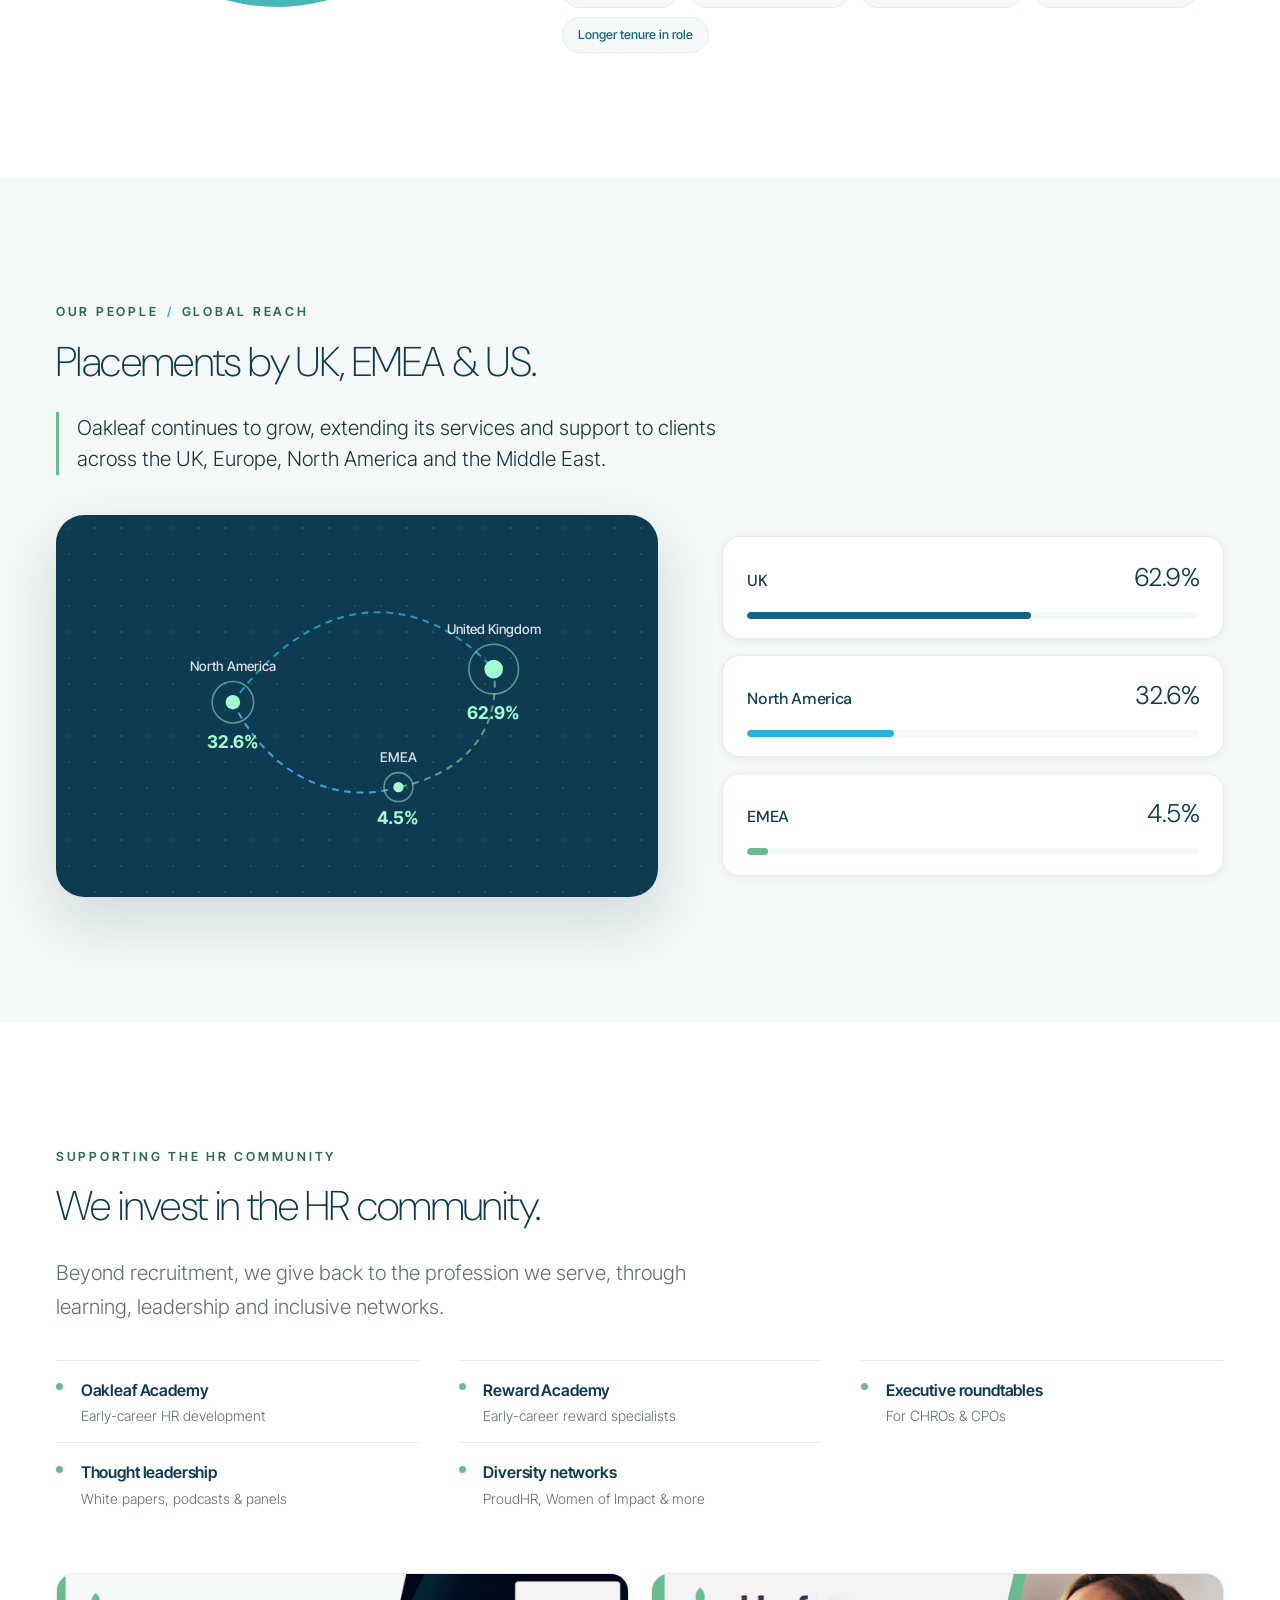
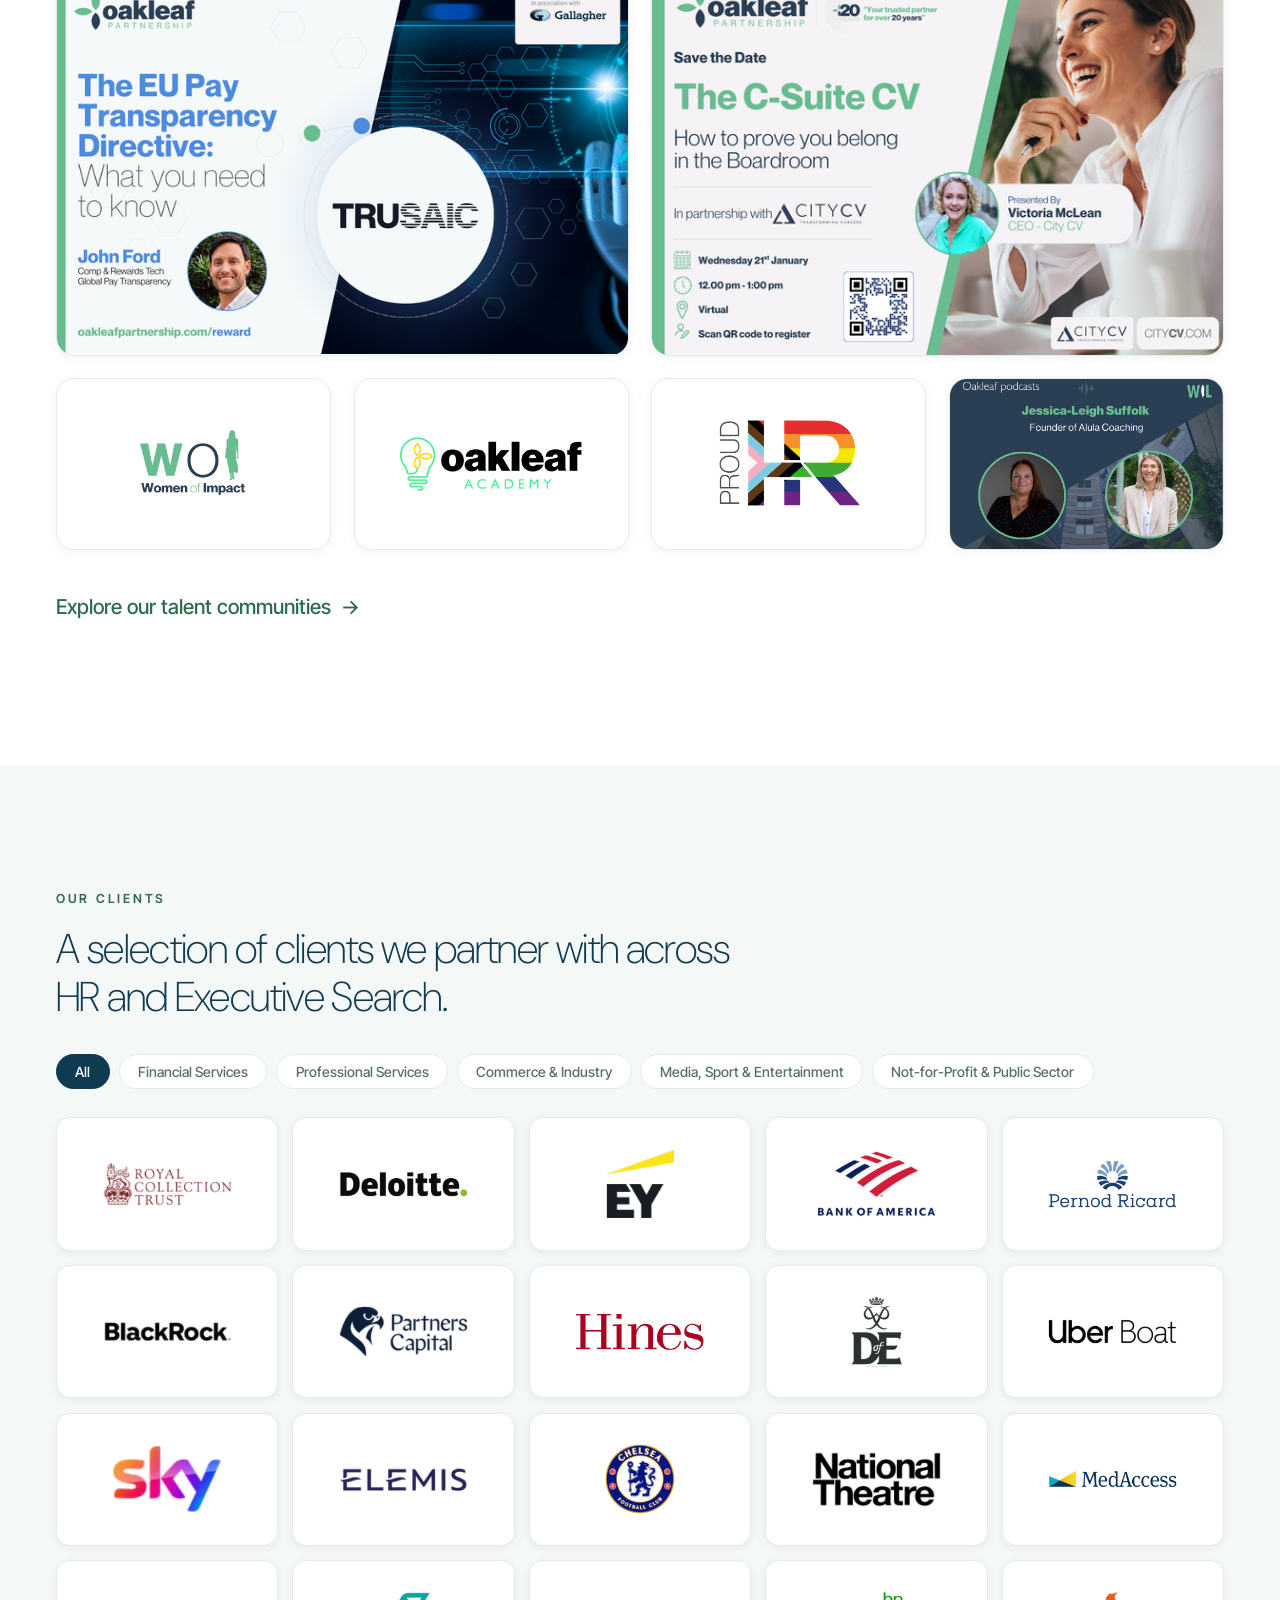
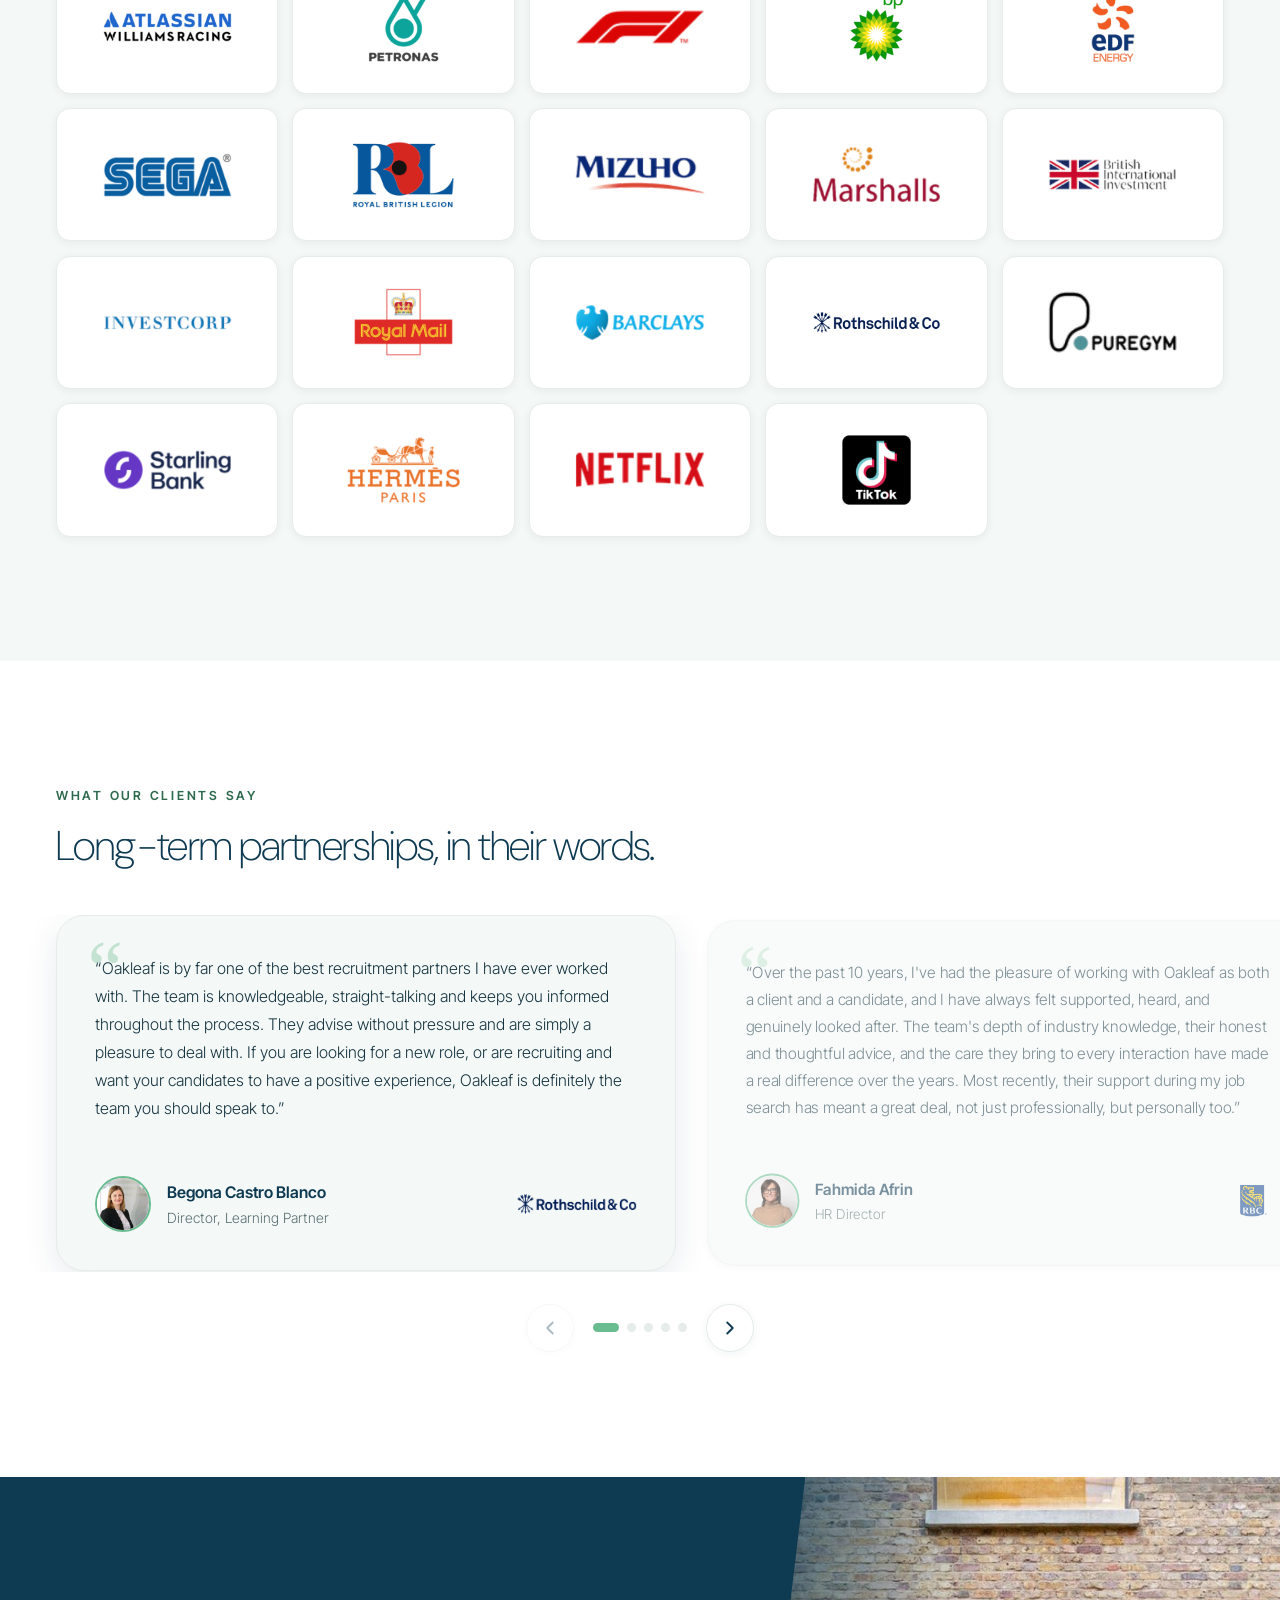
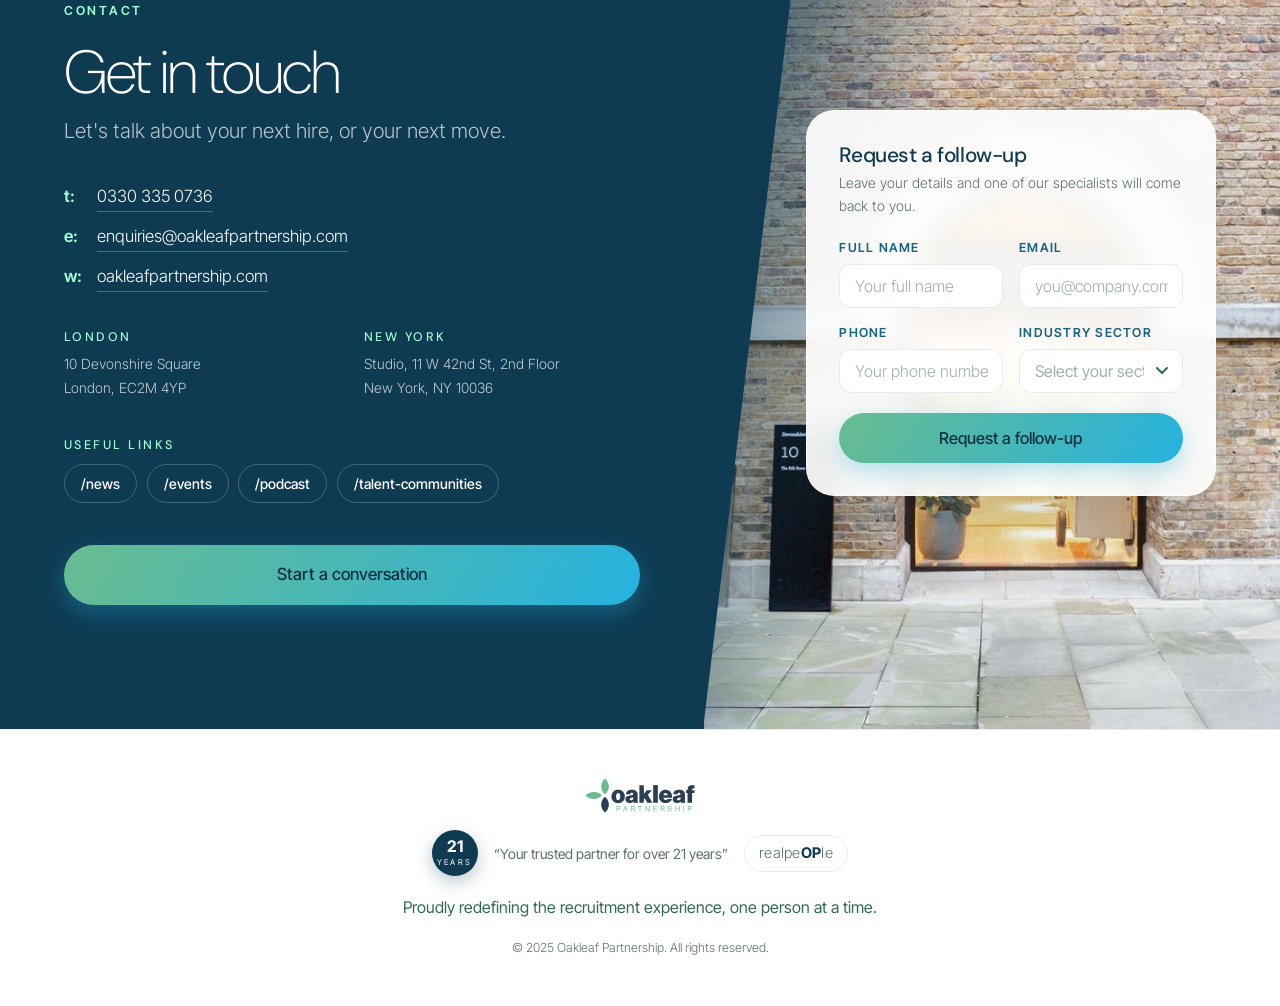
==== commit 45f39d3b: "Remove em dashes from copy (keep hyphens like C-Suite) Replace em dashes with commas, periods or col" ====
--- a/index.html
+++ b/index.html
@@ -3,14 +3,14 @@
 <head>
   <meta charset="UTF-8">
   <meta name="viewport" content="width=device-width, initial-scale=1.0">
-  <title>Oakleaf Group — Specialist, Boutique HR Capabilities</title>
-  <meta name="description" content="Oakleaf Partnership is a market-leading boutique HR recruitment and executive search business. Your trusted partner for over 21 years — proudly redefining the recruitment experience, one person at a time.">
+  <title>Oakleaf Group: Specialist, Boutique HR Capabilities</title>
+  <meta name="description" content="Oakleaf Partnership is a market-leading boutique HR recruitment and executive search business. Your trusted partner for over 21 years. Proudly redefining the recruitment experience, one person at a time.">
   <link rel="canonical" href="https://cap.oakleafpartnership.com/">
   <meta name="robots" content="index, follow, max-image-preview:large, max-snippet:-1">
   <meta name="theme-color" content="#0e3a52">
 
   <!-- Open Graph -->
-  <meta property="og:title" content="Oakleaf Group — Specialist, Boutique HR Capabilities">
+  <meta property="og:title" content="Oakleaf Group: Specialist, Boutique HR Capabilities">
   <meta property="og:description" content="Your trusted partner for over 21 years. Proudly redefining the recruitment experience, one person at a time.">
   <meta property="og:type" content="website">
   <meta property="og:url" content="https://cap.oakleafpartnership.com/">
@@ -19,11 +19,11 @@
   <meta property="og:image" content="https://cap.oakleafpartnership.com/assets/og-image.jpg">
   <meta property="og:image:width" content="1200">
   <meta property="og:image:height" content="630">
-  <meta property="og:image:alt" content="Oakleaf Group — boutique HR recruitment and executive search">
+  <meta property="og:image:alt" content="Oakleaf Group: boutique HR recruitment and executive search">
 
   <!-- Twitter / X -->
   <meta name="twitter:card" content="summary_large_image">
-  <meta name="twitter:title" content="Oakleaf Group — Specialist, Boutique HR Capabilities">
+  <meta name="twitter:title" content="Oakleaf Group: Specialist, Boutique HR Capabilities">
   <meta name="twitter:description" content="Your trusted partner for over 21 years. Proudly redefining the recruitment experience, one person at a time.">
   <meta name="twitter:image" content="https://cap.oakleafpartnership.com/assets/og-image.jpg">
 
@@ -91,7 +91,7 @@
         "@type": "WebPage",
         "@id": "https://cap.oakleafpartnership.com/#webpage",
         "url": "https://cap.oakleafpartnership.com/",
-        "name": "Oakleaf Group — Specialist, Boutique HR Capabilities",
+        "name": "Oakleaf Group: Specialist, Boutique HR Capabilities",
         "description": "Oakleaf Partnership is a market-leading boutique HR recruitment and executive search business. Your trusted partner for over 21 years.",
         "isPartOf": { "@id": "https://cap.oakleafpartnership.com/#website" },
         "about": { "@id": "https://www.oakleafpartnership.com/#organization" },
@@ -112,7 +112,7 @@
 <!-- Sticky nav -->
 <nav class="site-nav" id="site-nav" aria-label="Section navigation">
   <div class="site-nav__inner">
-    <a class="site-nav__brand" href="#hero" aria-label="Oakleaf Partnership — back to top">
+    <a class="site-nav__brand" href="#hero" aria-label="Oakleaf Partnership, back to top">
       <img src="assets/oakleaf-partnership.svg" alt="Oakleaf Partnership" width="112" height="35">
     </a>
     <button class="site-nav__toggle" id="nav-toggle" aria-expanded="false" aria-controls="nav-links" aria-label="Toggle navigation menu">
@@ -139,7 +139,7 @@
       <div class="hero__top">
         <img class="hero__logo" src="assets/oakleaf-partnership.svg" alt="Oakleaf Partnership" width="150" height="47" data-parallax="6">
         <div class="hero__badges">
-          <div class="badge-years" data-parallax="10" role="img" aria-label="21 years — your trusted partner for over 21 years">
+          <div class="badge-years" data-parallax="10" role="img" aria-label="21 years, your trusted partner for over 21 years">
             <span class="badge-years__circle"><strong>21</strong><small>YEARS</small></span>
             <span class="badge-years__strap">&ldquo;Your trusted partner<br>for over 21 years&rdquo;</span>
           </div>
@@ -211,7 +211,7 @@
               <svg viewBox="0 0 24 24" fill="none" stroke="currentColor" stroke-width="1.6" stroke-linecap="round" stroke-linejoin="round"><circle cx="9" cy="8" r="3.2"/><path d="M3.5 20c.6-3.2 2.8-5 5.5-5s4.9 1.8 5.5 5"/><circle cx="17" cy="9" r="2.4"/><path d="M16 14.6c2.3.2 4 1.7 4.5 4.4"/></svg>
             </span>
             <h3>Real people, real relationships</h3>
-            <p>Proudly redefining the recruitment experience, one person at a time — a consultative, high-touch approach delivered by genuine market specialists.</p>
+            <p>Proudly redefining the recruitment experience, one person at a time. A consultative, high-touch approach delivered by genuine market specialists.</p>
           </article>
         </div>
       </div>
@@ -246,7 +246,7 @@
             <h3 class="cap-card__title">Executive HR Search</h3>
           </div>
           <div class="cap-card__body">
-            <p>Specialising in the most senior HR leadership positions globally — discreet, research-led retained search for CHRO and CPO-level appointments.</p>
+            <p>Specialising in the most senior HR leadership positions globally. Discreet, research-led retained search for CHRO and CPO-level appointments.</p>
           </div>
         </article>
 
@@ -282,7 +282,7 @@
             <h3 class="cap-card__title">US Corporate Functions</h3>
           </div>
           <div class="cap-card__body">
-            <p>Our industry teams in the US support clients with mandates across Corporate Functions — Finance, Legal, Administration, Office Management, Procurement, Marketing and Operations.</p>
+            <p>Our industry teams in the US support clients with mandates across Corporate Functions: Finance, Legal, Administration, Office Management, Procurement, Marketing and Operations.</p>
           </div>
         </article>
 
@@ -337,7 +337,7 @@
             <svg viewBox="0 0 24 24" fill="none" stroke="currentColor" stroke-width="1.6" stroke-linecap="round" stroke-linejoin="round"><path d="M4 21v-7M4 10V3M12 21v-9M12 8V3M20 21v-5M20 12V3"/><circle cx="4" cy="12" r="2"/><circle cx="12" cy="10" r="2"/><circle cx="20" cy="14" r="2"/></svg>
           </span>
           <h3>Tailored solutions</h3>
-          <p>Engagement models shaped to match your requirements — never a one-size-fits-all process.</p>
+          <p>Engagement models shaped to match your requirements, never a one-size-fits-all process.</p>
         </article>
         <article class="benefit-card reveal">
           <span class="benefit-card__num" aria-hidden="true">03</span>
@@ -353,7 +353,7 @@
             <svg viewBox="0 0 24 24" fill="none" stroke="currentColor" stroke-width="1.6" stroke-linecap="round" stroke-linejoin="round"><path d="M21 11.5a8.5 8.5 0 0 1-12.4 7.6L3 21l1.9-5.6A8.5 8.5 0 1 1 21 11.5z"/><path d="M8.5 11.5h.01M12 11.5h.01M15.5 11.5h.01"/></svg>
           </span>
           <h3>Consultative &amp; high-touch</h3>
-          <p>A consultative, high-touch approach with real people — honest advice at every stage.</p>
+          <p>A consultative, high-touch approach with real people. Honest advice at every stage.</p>
         </article>
       </div>
 
@@ -407,7 +407,7 @@
         <div class="intel__copy">
           <p class="eyebrow eyebrow--light reveal">Market Intelligence &amp; Research Capabilities</p>
           <h2 class="section-title section-title--light reveal" id="intel-title">Data-led decision making, built in.</h2>
-          <p class="lead lead--light reveal">We provide market intelligence through market mapping, extensive research capability, and up-to-date insight into hiring trends and salary benchmarks — enabling informed, data-led decision making.</p>
+          <p class="lead lead--light reveal">We provide market intelligence through market mapping, extensive research capability, and up-to-date insight into hiring trends and salary benchmarks, enabling informed, data-led decision making.</p>
           <ul class="intel__list reveal">
             <li>
               <span class="intel__list-icon" aria-hidden="true"><svg viewBox="0 0 24 24" fill="none" stroke="currentColor" stroke-width="1.6" stroke-linecap="round" stroke-linejoin="round"><path d="M9 20l-6-2V4l6 2 6-2 6 2v14l-6-2-6 2zM9 6v14M15 4v14"/></svg></span>
@@ -439,7 +439,7 @@
             </div>
             <p class="intel__chart-stat">
               <span class="intel__chart-stat-num">+31%</span>
-              <span class="intel__chart-stat-sub">global HR market, 2025–28</span>
+              <span class="intel__chart-stat-sub">global HR market, 2025-28</span>
             </p>
             <svg viewBox="0 0 440 230" class="intel__svg" aria-hidden="true">
               <g class="hrm-grid" stroke="currentColor" stroke-width="1">
@@ -504,12 +504,12 @@
       <div class="placements__stats placements__stats--two">
         <article class="placement-stat reveal">
           <span class="placement-stat__value" data-count="586">0</span>
-          <span class="placement-stat__label">Placements — last 12 months</span>
+          <span class="placement-stat__label">Placements in the last 12 months</span>
           <span class="placement-stat__bar" data-width="100" aria-hidden="true"></span>
         </article>
         <article class="placement-stat reveal">
           <span class="placement-stat__value" data-count="8427" data-format="comma">0</span>
-          <span class="placement-stat__label">Placements — since 2005</span>
+          <span class="placement-stat__label">Placements since 2005</span>
           <span class="placement-stat__bar" data-width="100" aria-hidden="true"></span>
         </article>
       </div>
@@ -534,7 +534,7 @@
                   <a class="retained__author-link" href="https://www.linkedin.com/in/richard-colgan-88541a1/" target="_blank" rel="noopener">
                     Richard Colgan
                     <svg class="retained__li" viewBox="0 0 24 24" width="15" height="15" aria-hidden="true" focusable="false"><path fill="currentColor" d="M20.45 20.45h-3.56v-5.57c0-1.33-.02-3.04-1.85-3.04-1.85 0-2.14 1.45-2.14 2.94v5.67H9.34V9h3.42v1.56h.05c.48-.9 1.64-1.85 3.37-1.85 3.6 0 4.27 2.37 4.27 5.46v6.28ZM5.34 7.43a2.07 2.07 0 1 1 0-4.13 2.07 2.07 0 0 1 0 4.13ZM7.12 20.45H3.55V9h3.57v11.45ZM22.22 0H1.77C.8 0 0 .78 0 1.74v20.52C0 23.22.8 24 1.77 24h20.45c.98 0 1.78-.78 1.78-1.74V1.74C24 .78 23.2 0 22.22 0Z"/></svg>
-                    <span class="visually-hidden">— view LinkedIn profile (opens in a new tab)</span>
+                    <span class="visually-hidden">view LinkedIn profile (opens in a new tab)</span>
                   </a>
                 </cite>
                 <span>Group Founder &amp; CEO</span>
@@ -608,7 +608,7 @@
     <div class="container">
       <p class="eyebrow reveal">Supporting the HR Community</p>
       <h2 class="section-title reveal">We invest in the HR community.</h2>
-      <p class="lead reveal">Beyond recruitment, we give back to the profession we serve — through learning, leadership and inclusive networks.</p>
+      <p class="lead reveal">Beyond recruitment, we give back to the profession we serve, through learning, leadership and inclusive networks.</p>
 
       <ul class="community__list reveal">
         <li>
@@ -635,10 +635,10 @@
 
       <div class="community__features">
         <figure class="community-feature reveal">
-          <img src="assets/community/tile-eu-pay.png" alt="Oakleaf event — The EU Pay Transparency Directive: what you need to know, in association with Gallagher" loading="lazy" width="700" height="465">
+          <img src="assets/community/tile-eu-pay.png" alt="Oakleaf event: The EU Pay Transparency Directive: what you need to know, in association with Gallagher" loading="lazy" width="700" height="465">
         </figure>
         <figure class="community-feature reveal">
-          <img src="assets/community/tile-csuite.png" alt="Oakleaf event — The C-Suite CV: how to prove you belong in the boardroom, with Victoria McLean of City CV" loading="lazy" width="700" height="465">
+          <img src="assets/community/tile-csuite.png" alt="Oakleaf event: The C-Suite CV: how to prove you belong in the boardroom, with Victoria McLean of City CV" loading="lazy" width="700" height="465">
         </figure>
       </div>
 
@@ -653,7 +653,7 @@
           <img src="assets/community/proudhr.png" alt="ProudHR logo" loading="lazy" width="284" height="180">
         </li>
         <li class="community-brand community-brand--podcast">
-          <img src="assets/community/tile-podcast.png" alt="Oakleaf podcast episode — Jessica-Leigh Suffolk, founder of Alula Coaching" loading="lazy" width="936" height="623">
+          <img src="assets/community/tile-podcast.png" alt="Oakleaf podcast episode: Jessica-Leigh Suffolk, founder of Alula Coaching" loading="lazy" width="936" height="623">
         </li>
       </ul>
 
@@ -736,7 +736,7 @@
               <img class="t-card__avatar" src="assets/people/begona-castro-blanco.jpg" alt="" loading="lazy" width="64" height="64">
               <div>
                 <span class="t-card__name">Begona Castro Blanco</span>
-                <span class="t-card__role">Director — Learning Partner</span>
+                <span class="t-card__role">Director, Learning Partner</span>
               </div>
               <img class="t-card__org" src="assets/people/logo-rothschild.png" alt="Rothschild & Co" loading="lazy">
             </div>
@@ -744,7 +744,7 @@
 
           <li class="t-card" role="group" aria-roledescription="slide" aria-label="2 of 5">
             <blockquote>
-              <p>&ldquo;Over the past 10 years, I've had the pleasure of working with Oakleaf as both a client and a candidate, and I have always felt supported, heard, and genuinely looked after. The team's depth of industry knowledge, their honest and thoughtful advice, and the care they bring to every interaction have made a real difference over the years. Most recently, their support during my job search has meant a great deal — not just professionally, but personally too.&rdquo;</p>
+              <p>&ldquo;Over the past 10 years, I've had the pleasure of working with Oakleaf as both a client and a candidate, and I have always felt supported, heard, and genuinely looked after. The team's depth of industry knowledge, their honest and thoughtful advice, and the care they bring to every interaction have made a real difference over the years. Most recently, their support during my job search has meant a great deal, not just professionally, but personally too.&rdquo;</p>
             </blockquote>
             <div class="t-card__person">
               <img class="t-card__avatar" src="assets/people/fahmida-afrin.jpg" alt="" loading="lazy" width="64" height="64">
@@ -819,7 +819,7 @@
       <div class="contact__panel">
         <p class="eyebrow eyebrow--light reveal">Contact</p>
         <h2 class="contact__title reveal">Get in touch</h2>
-        <p class="contact__lead reveal">Let's talk about your next hire — or your next move.</p>
+        <p class="contact__lead reveal">Let's talk about your next hire, or your next move.</p>
 
         <ul class="contact__details reveal">
           <li>
--- a/css/styles.css
+++ b/css/styles.css
@@ -479,7 +479,7 @@
   transition: transform 0.4s var(--ease-out);
 }
 .cap-card__icon svg { width: 26px; height: 26px; }
-.cap-card:hover .cap-card__icon { transform: scale(1.08) rotate(-4deg); }
+.cap-card:hover .cap-card__icon { transform: scale(1.15); }
 
 .cap-card__title { flex: 1; margin: 0; font-weight: 600; font-size: 1.06rem; color: var(--navy); }
 
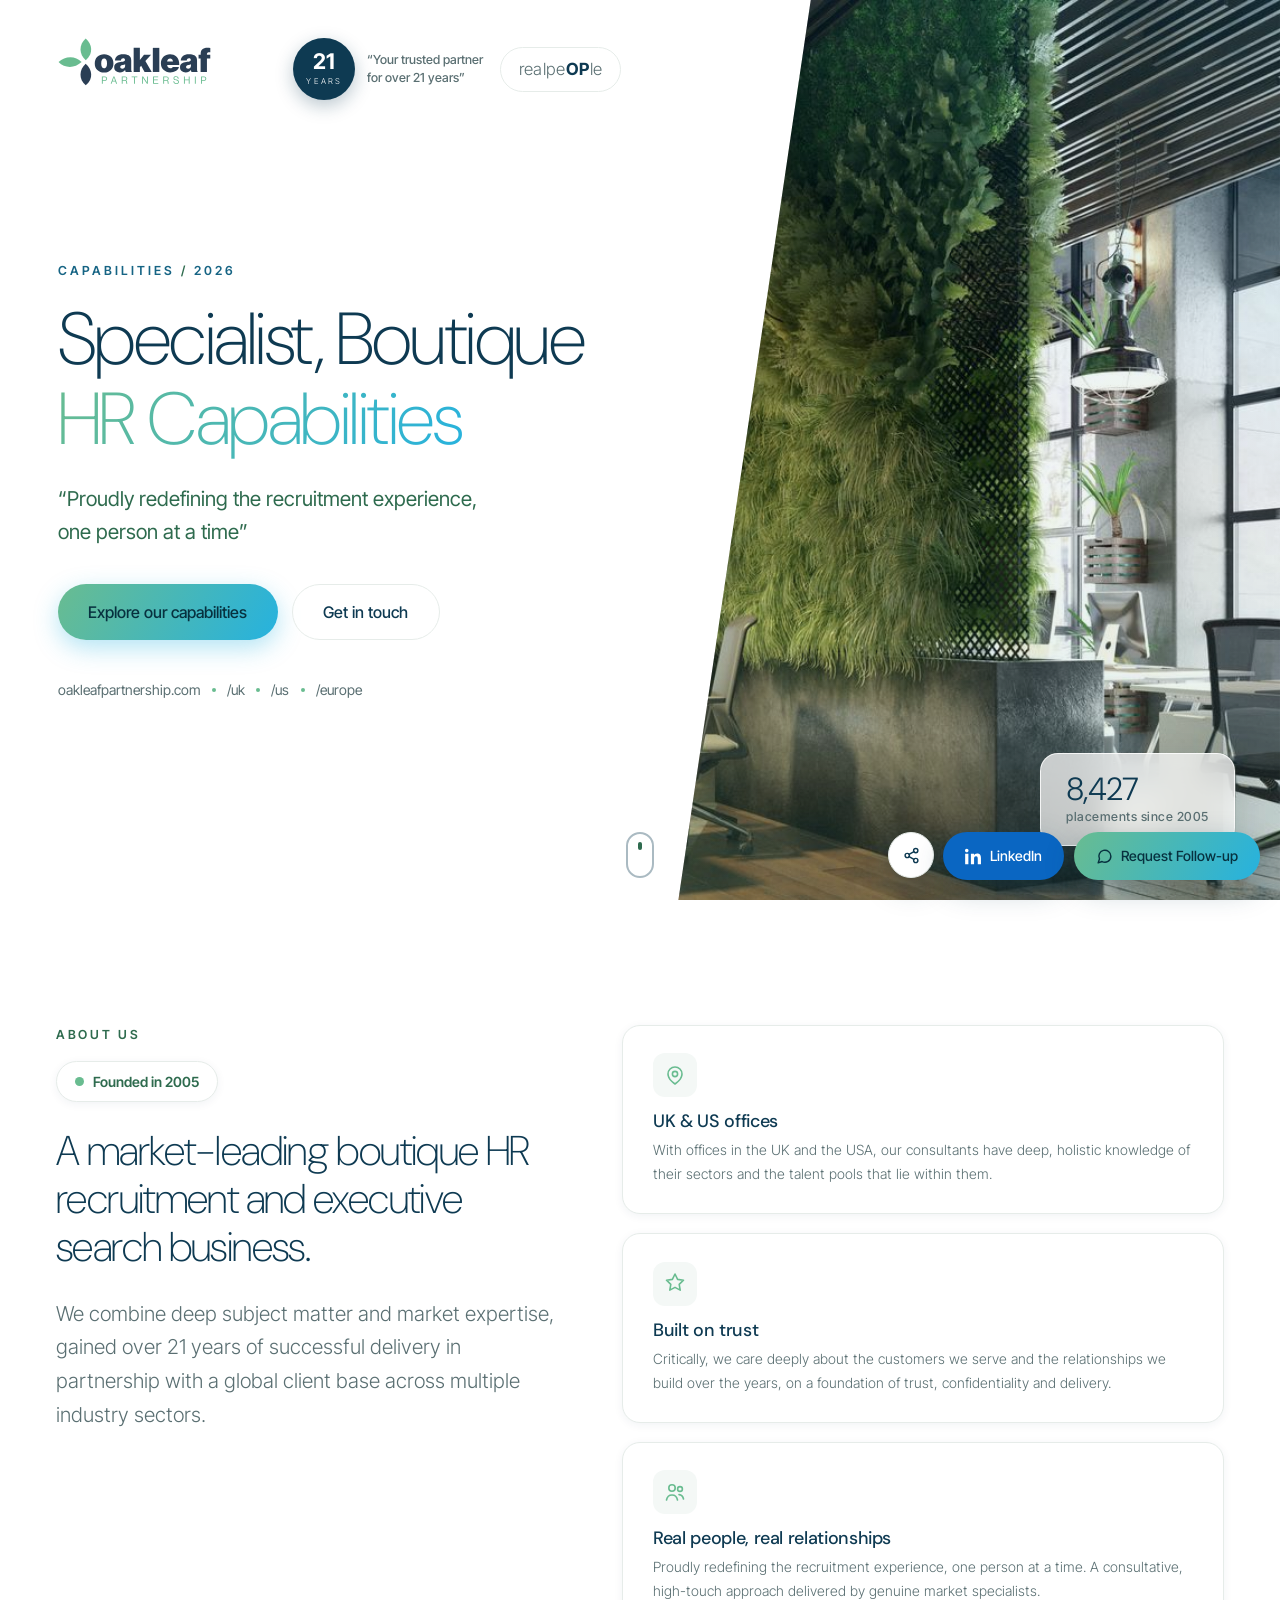
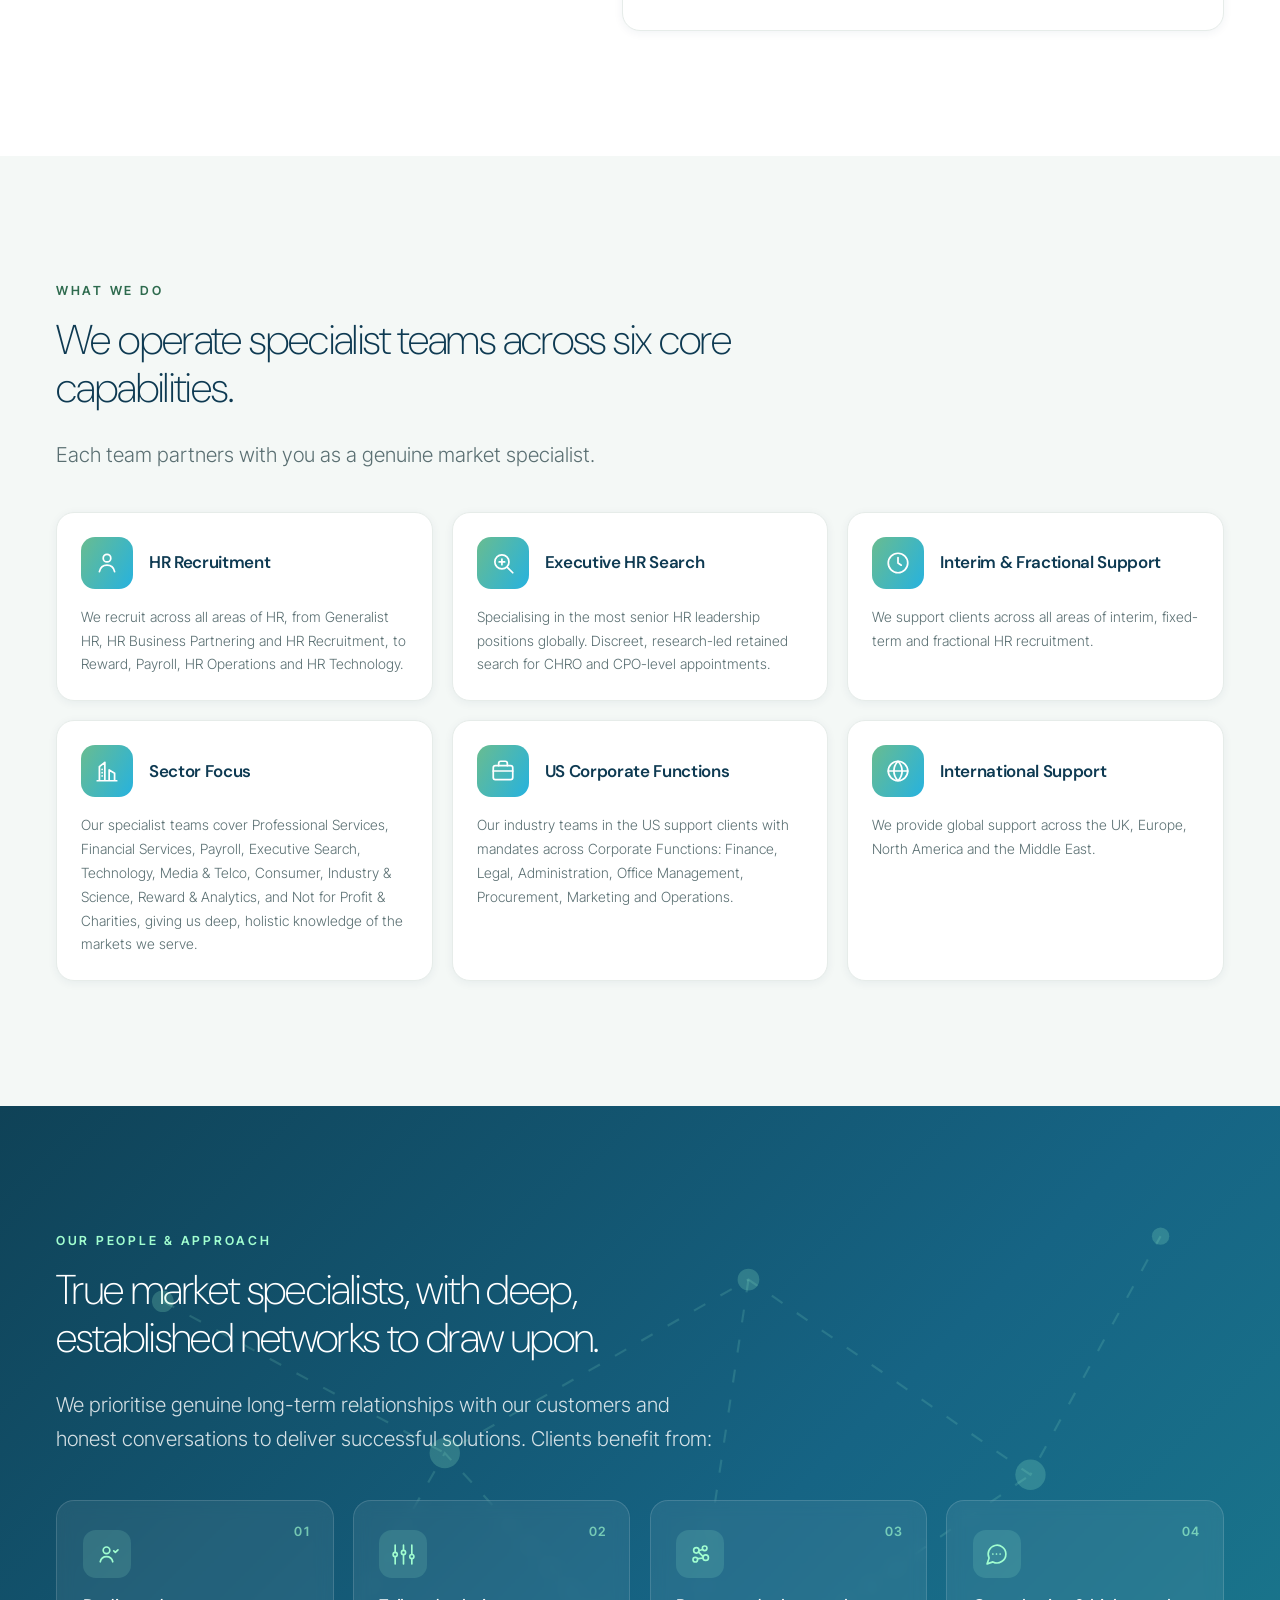
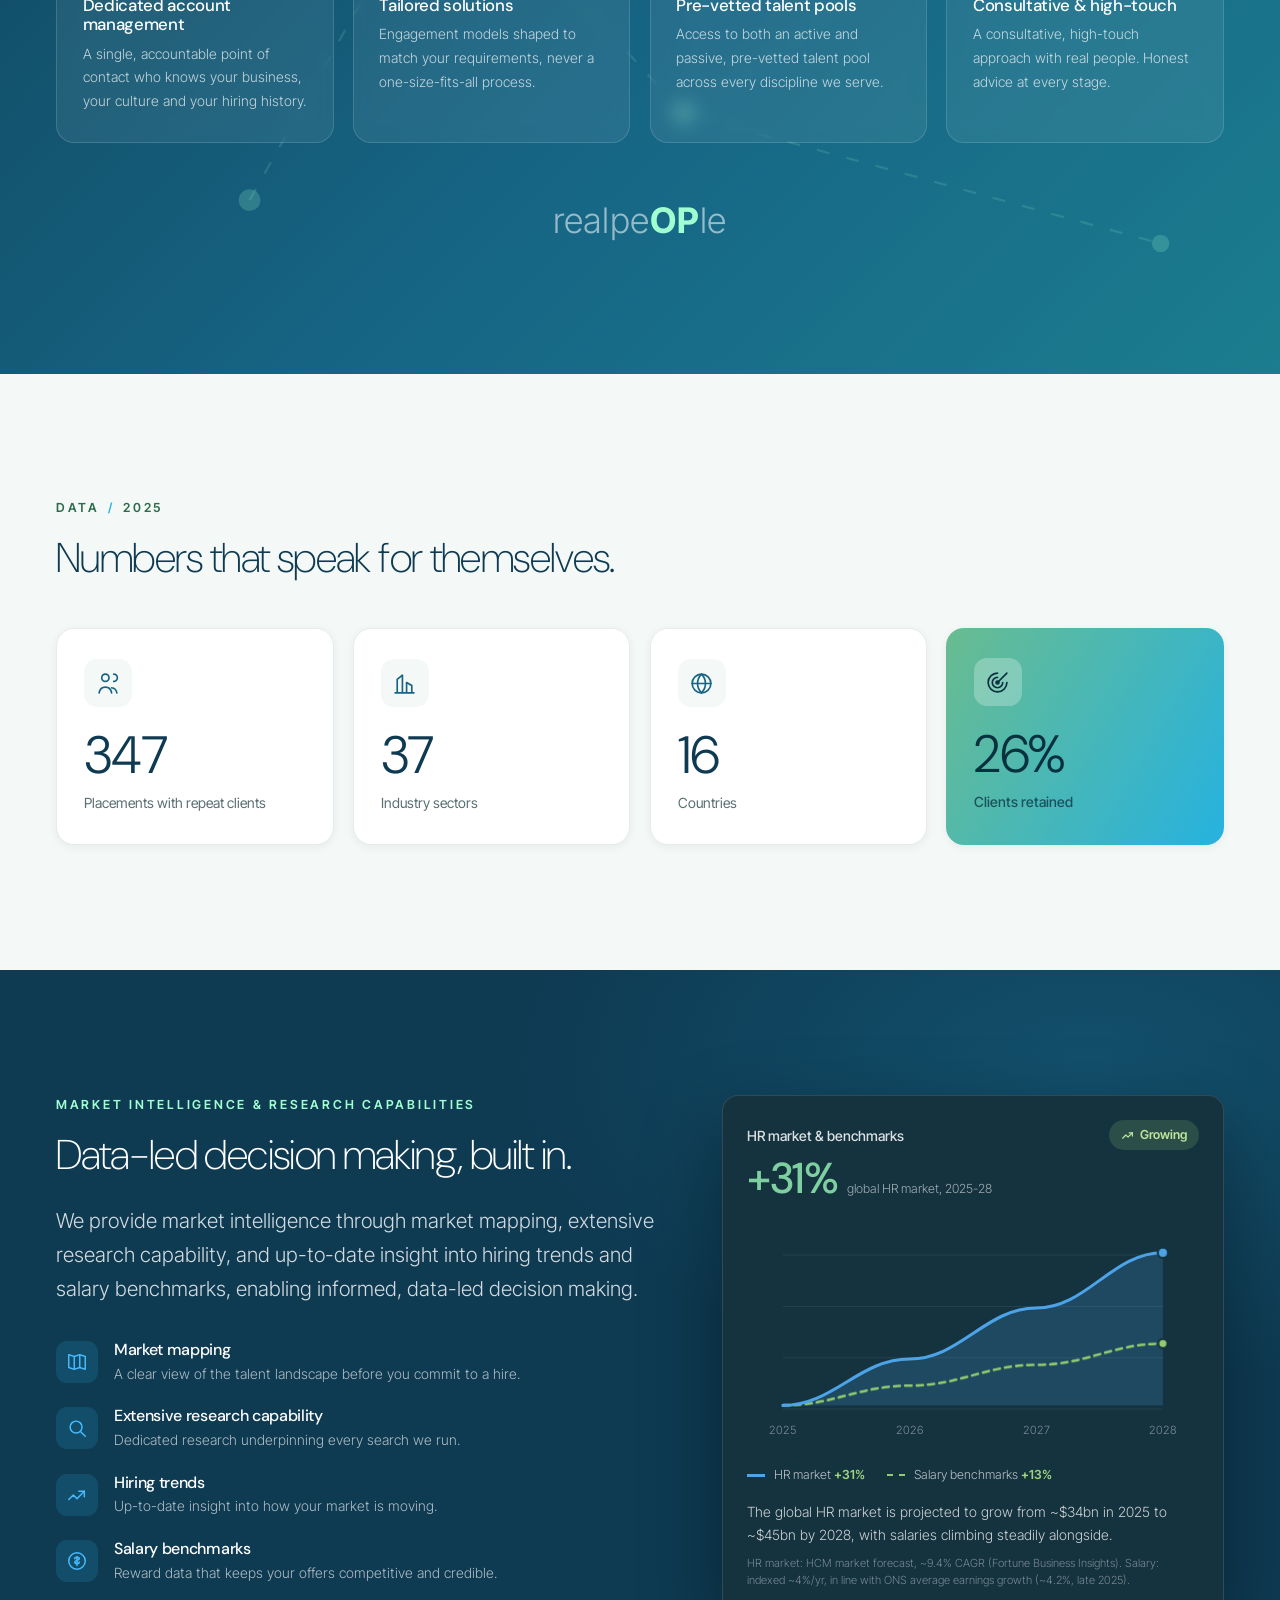
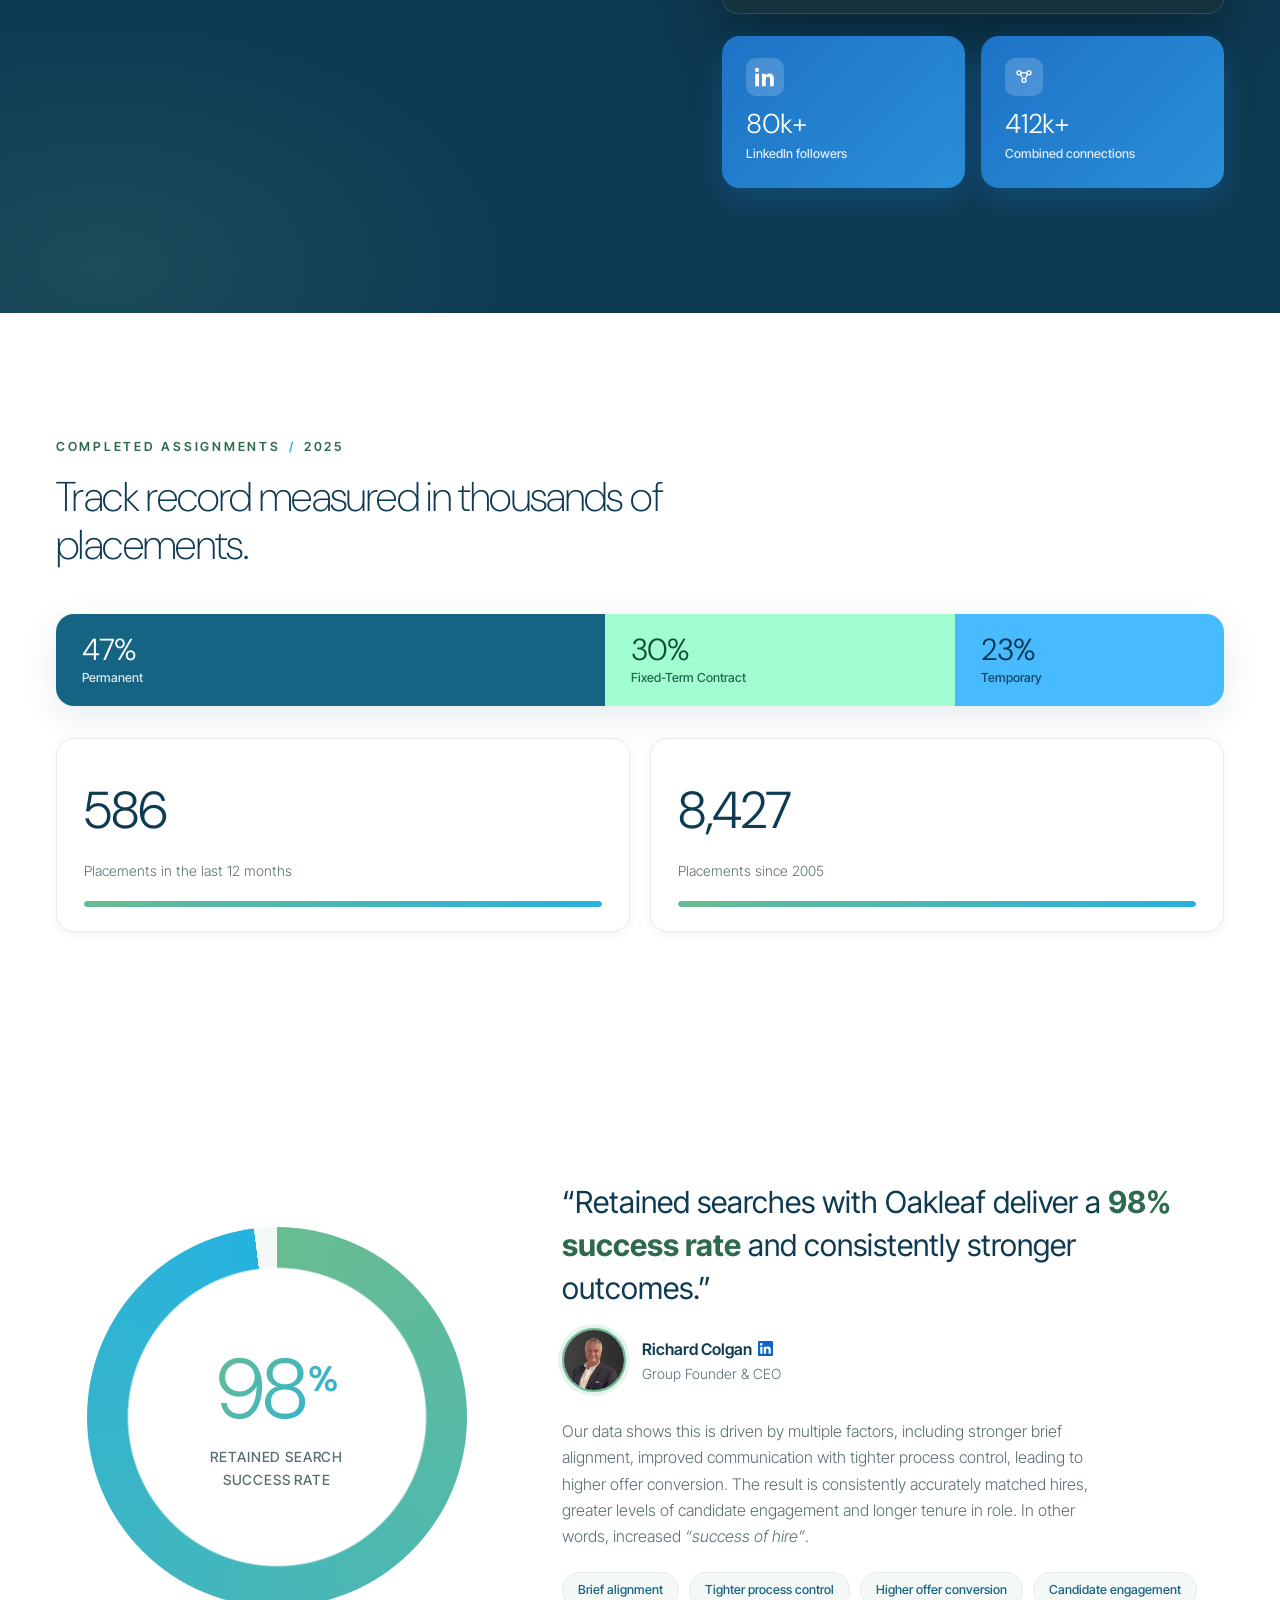
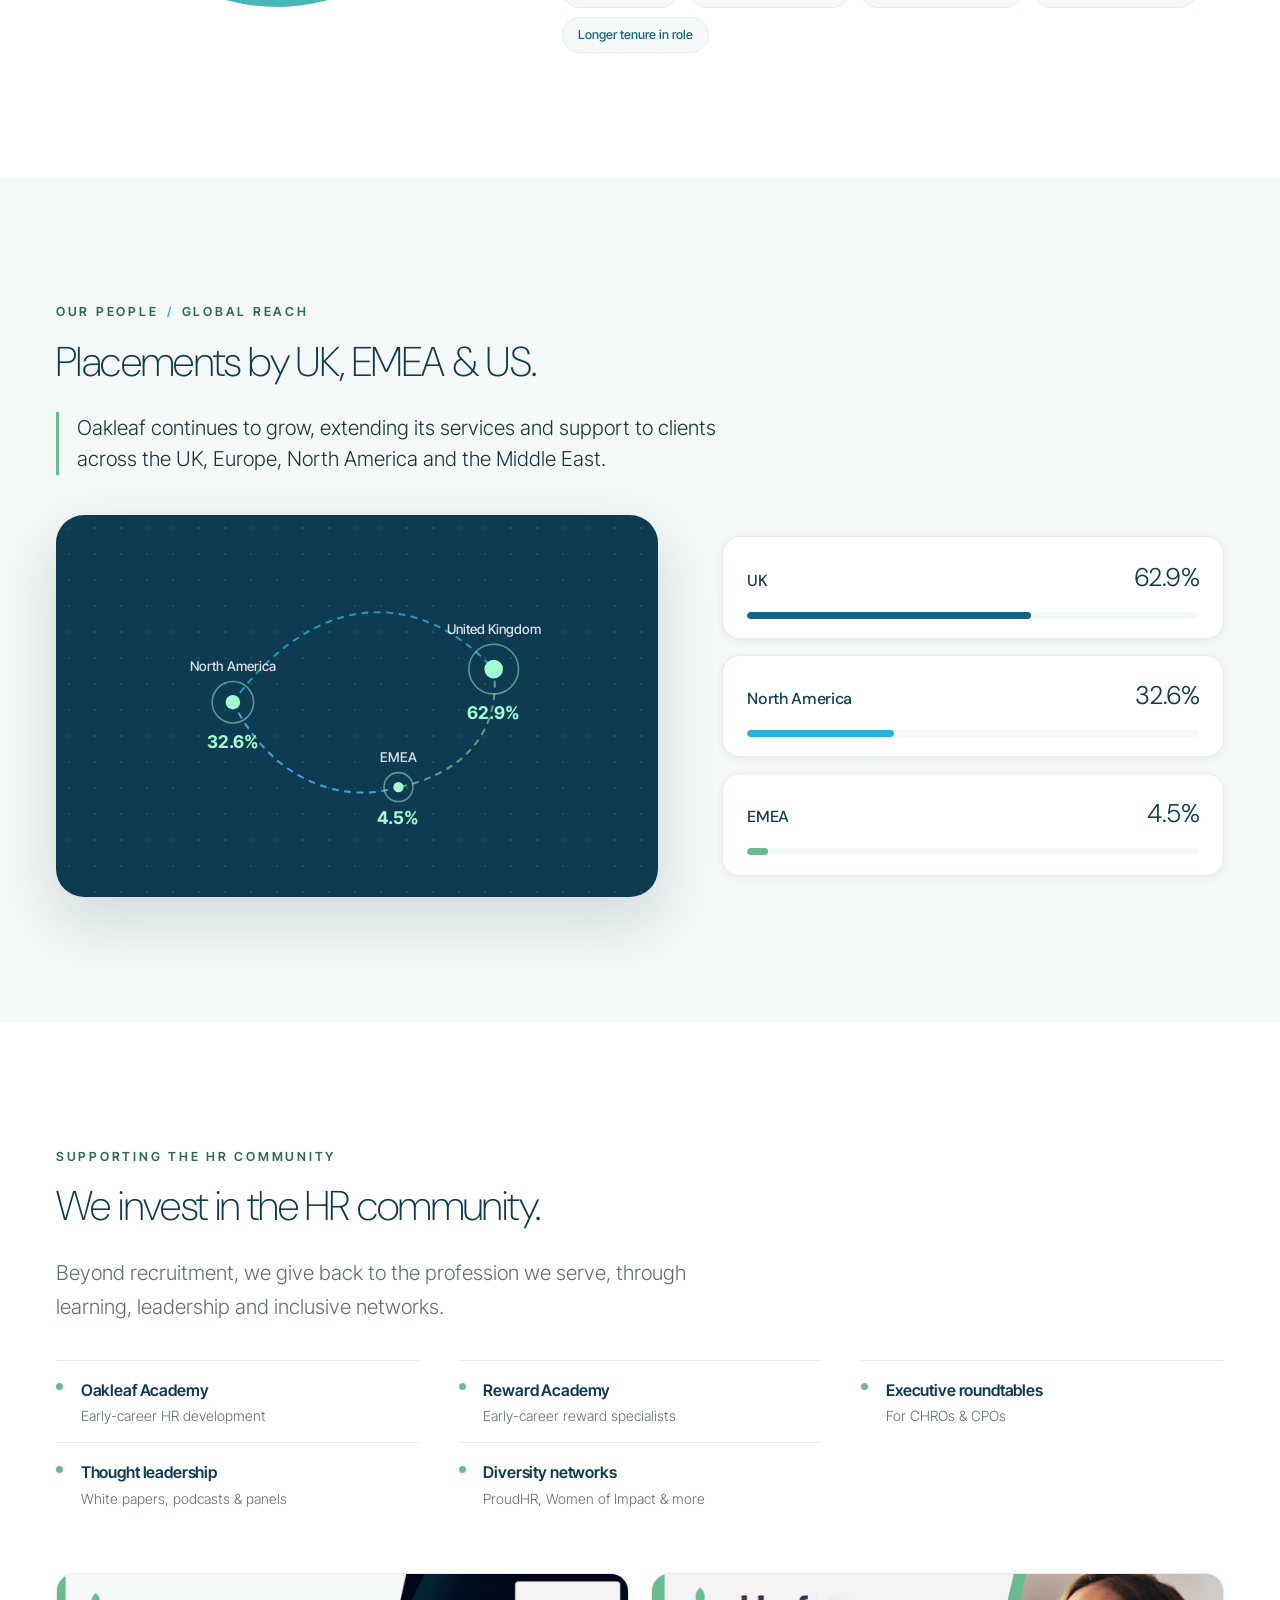
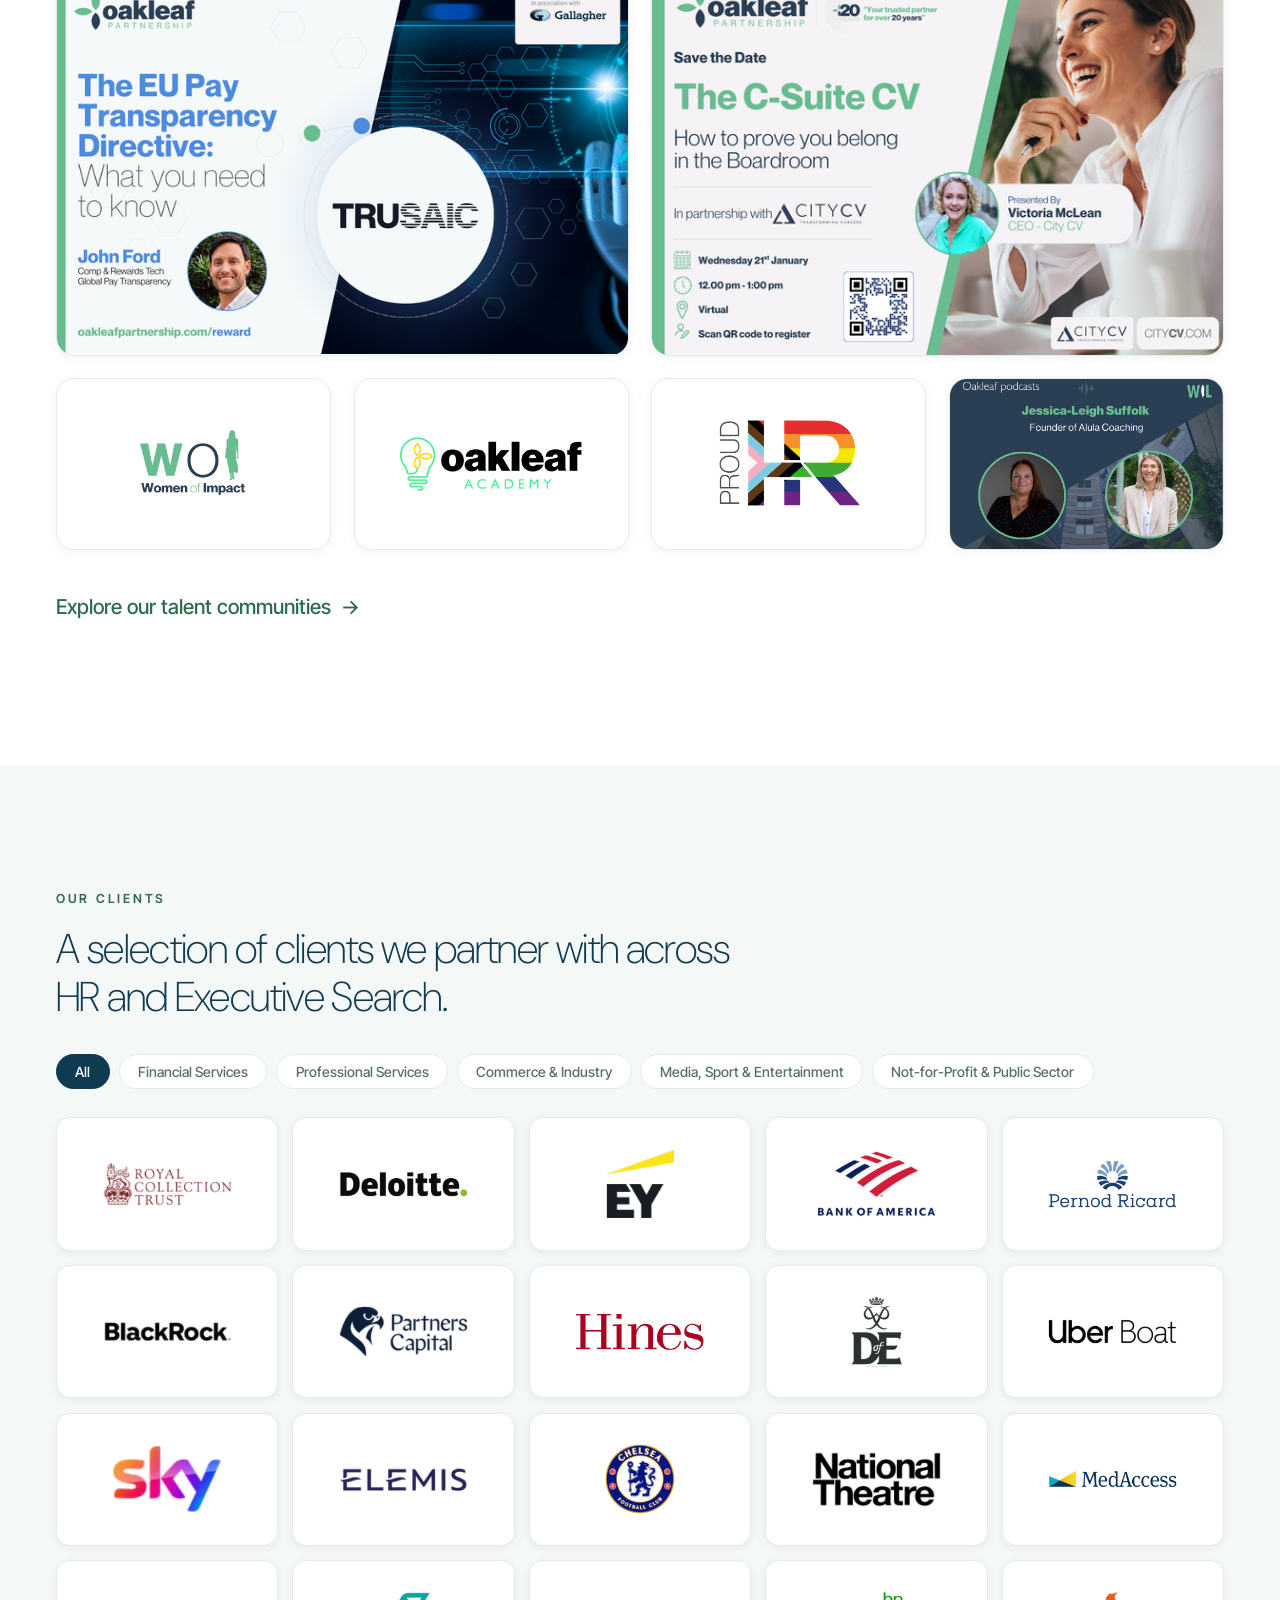
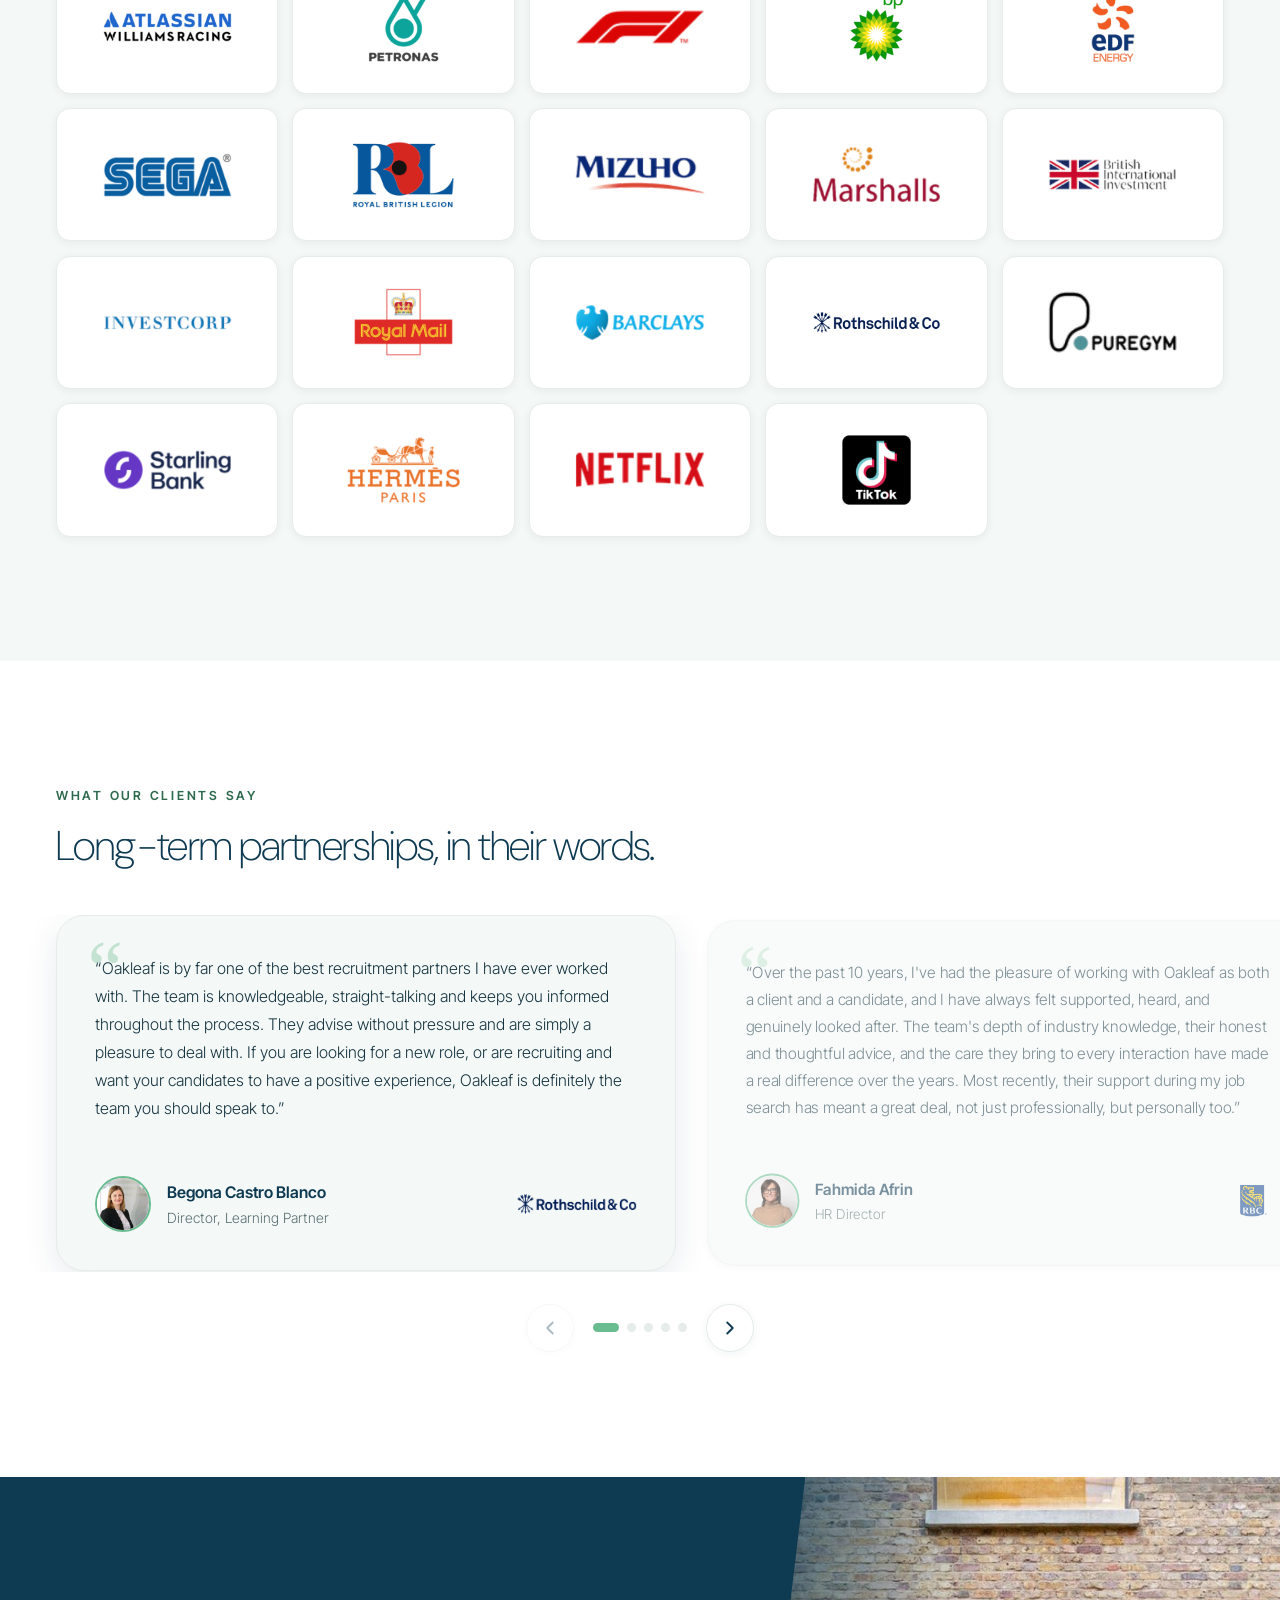
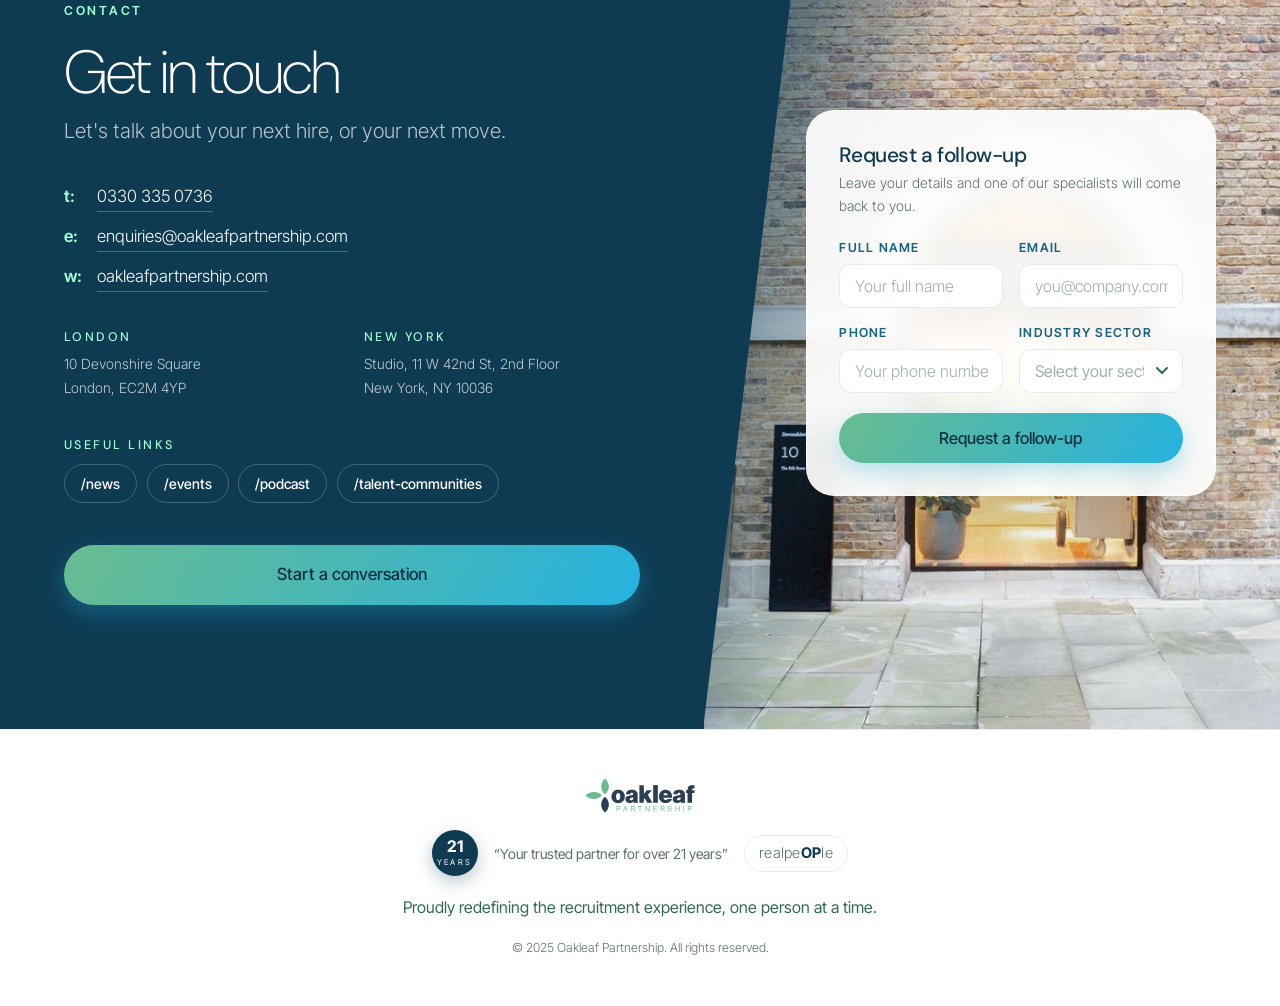
==== commit 5831fdfb: "Update LinkedIn followers to 80k+" ====
--- a/index.html
+++ b/index.html
@@ -471,7 +471,7 @@
               <span class="social-card__icon" aria-hidden="true">
                 <svg viewBox="0 0 24 24" fill="currentColor"><path d="M4.98 3.5C4.98 4.88 3.87 6 2.5 6S0 4.88 0 3.5 1.12 1 2.5 1s2.48 1.12 2.48 2.5zM.22 8.16h4.56V23H.22zM8.34 8.16h4.37v2.02h.06c.61-1.15 2.1-2.37 4.32-2.37 4.62 0 5.47 3.04 5.47 7v8.19h-4.55v-7.26c0-1.73-.03-3.96-2.41-3.96-2.42 0-2.79 1.89-2.79 3.84V23H8.34z"/></svg>
               </span>
-              <span class="social-card__value">70k+</span>
+              <span class="social-card__value">80k+</span>
               <span class="social-card__label">LinkedIn followers</span>
             </article>
             <article class="social-card reveal">
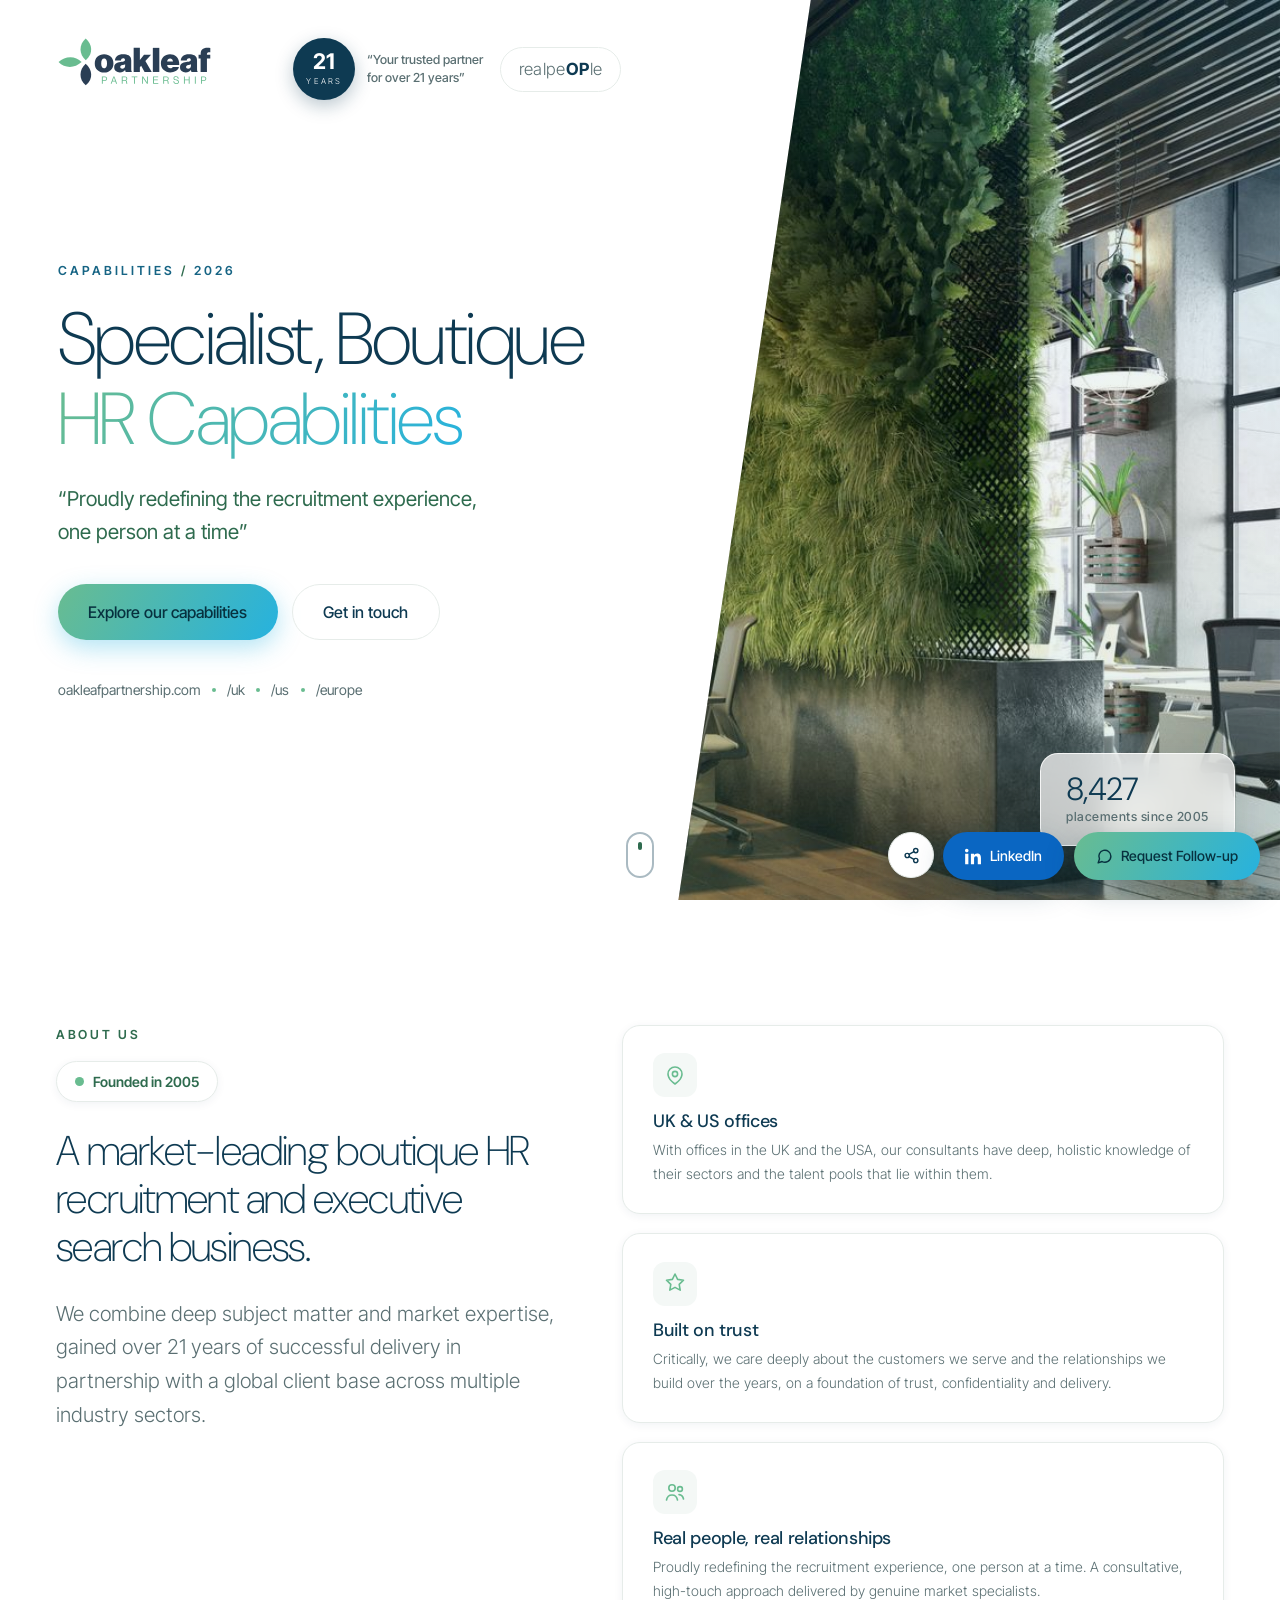
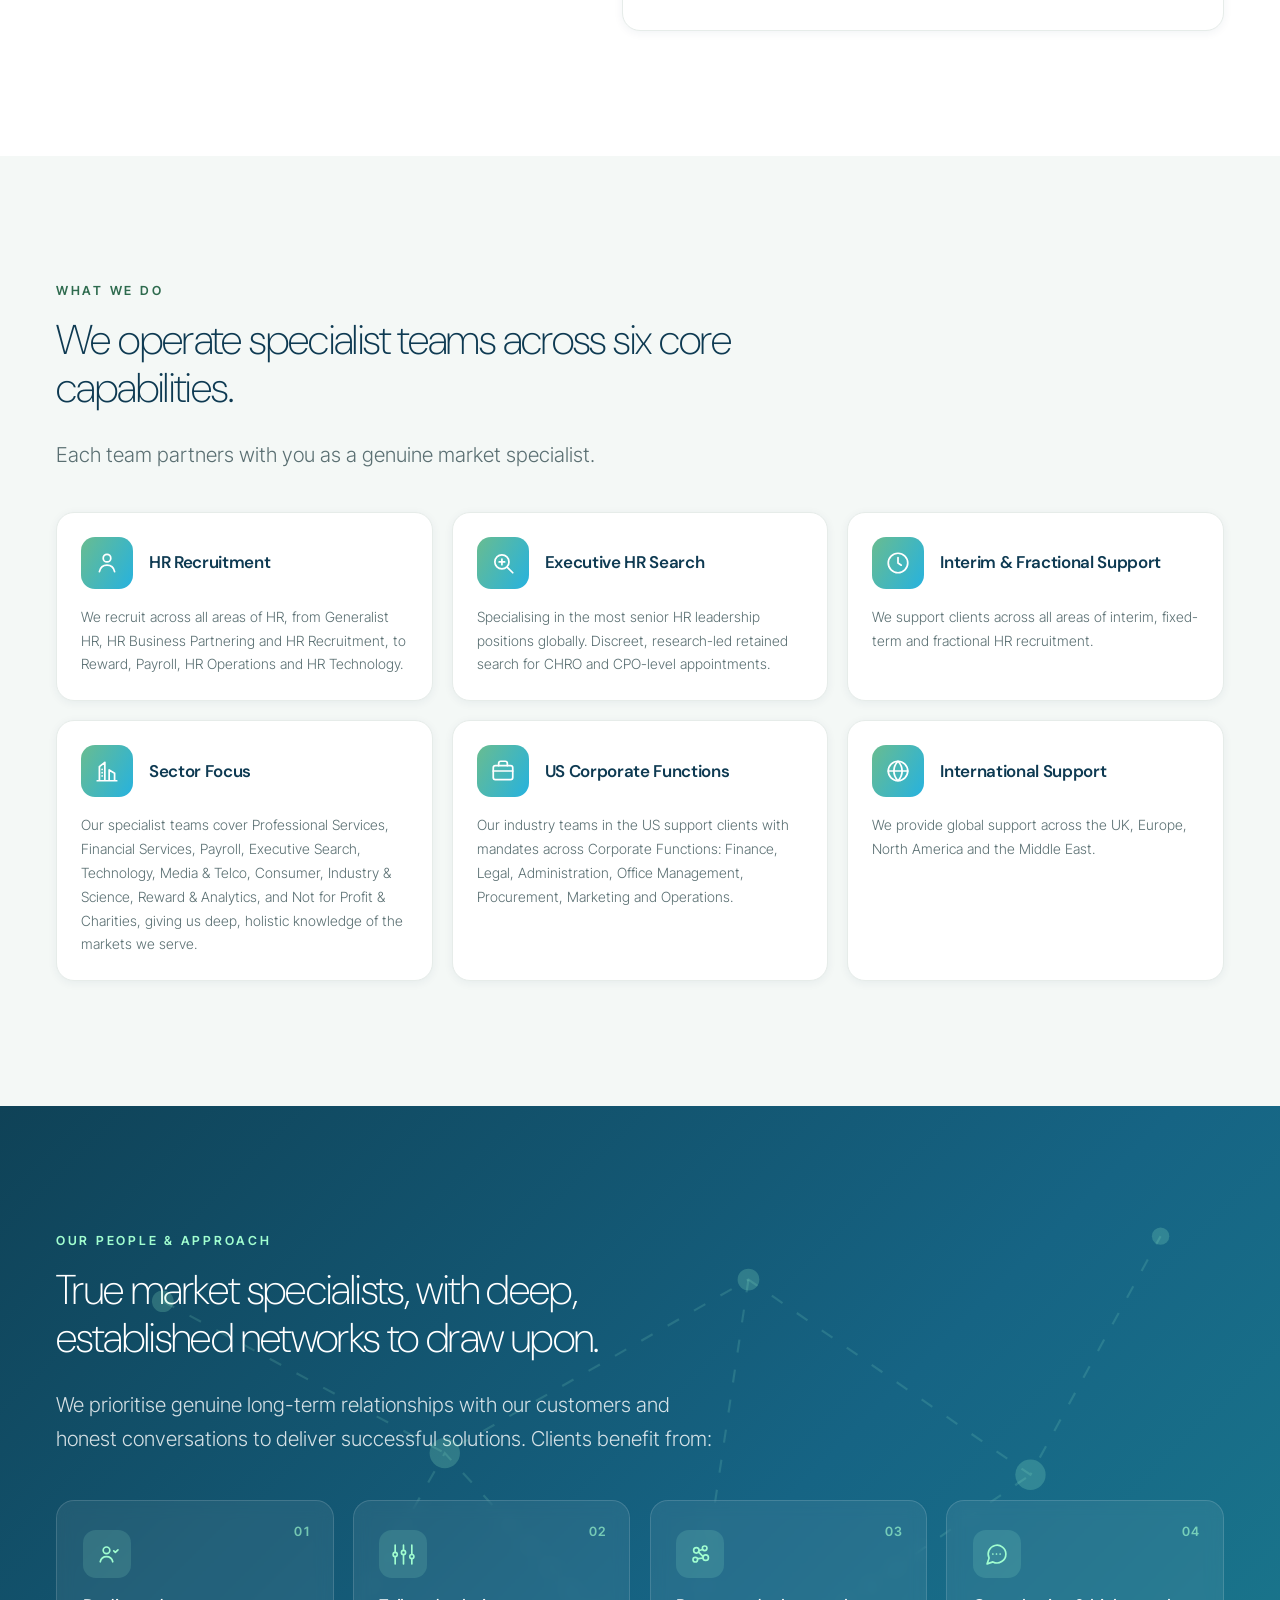
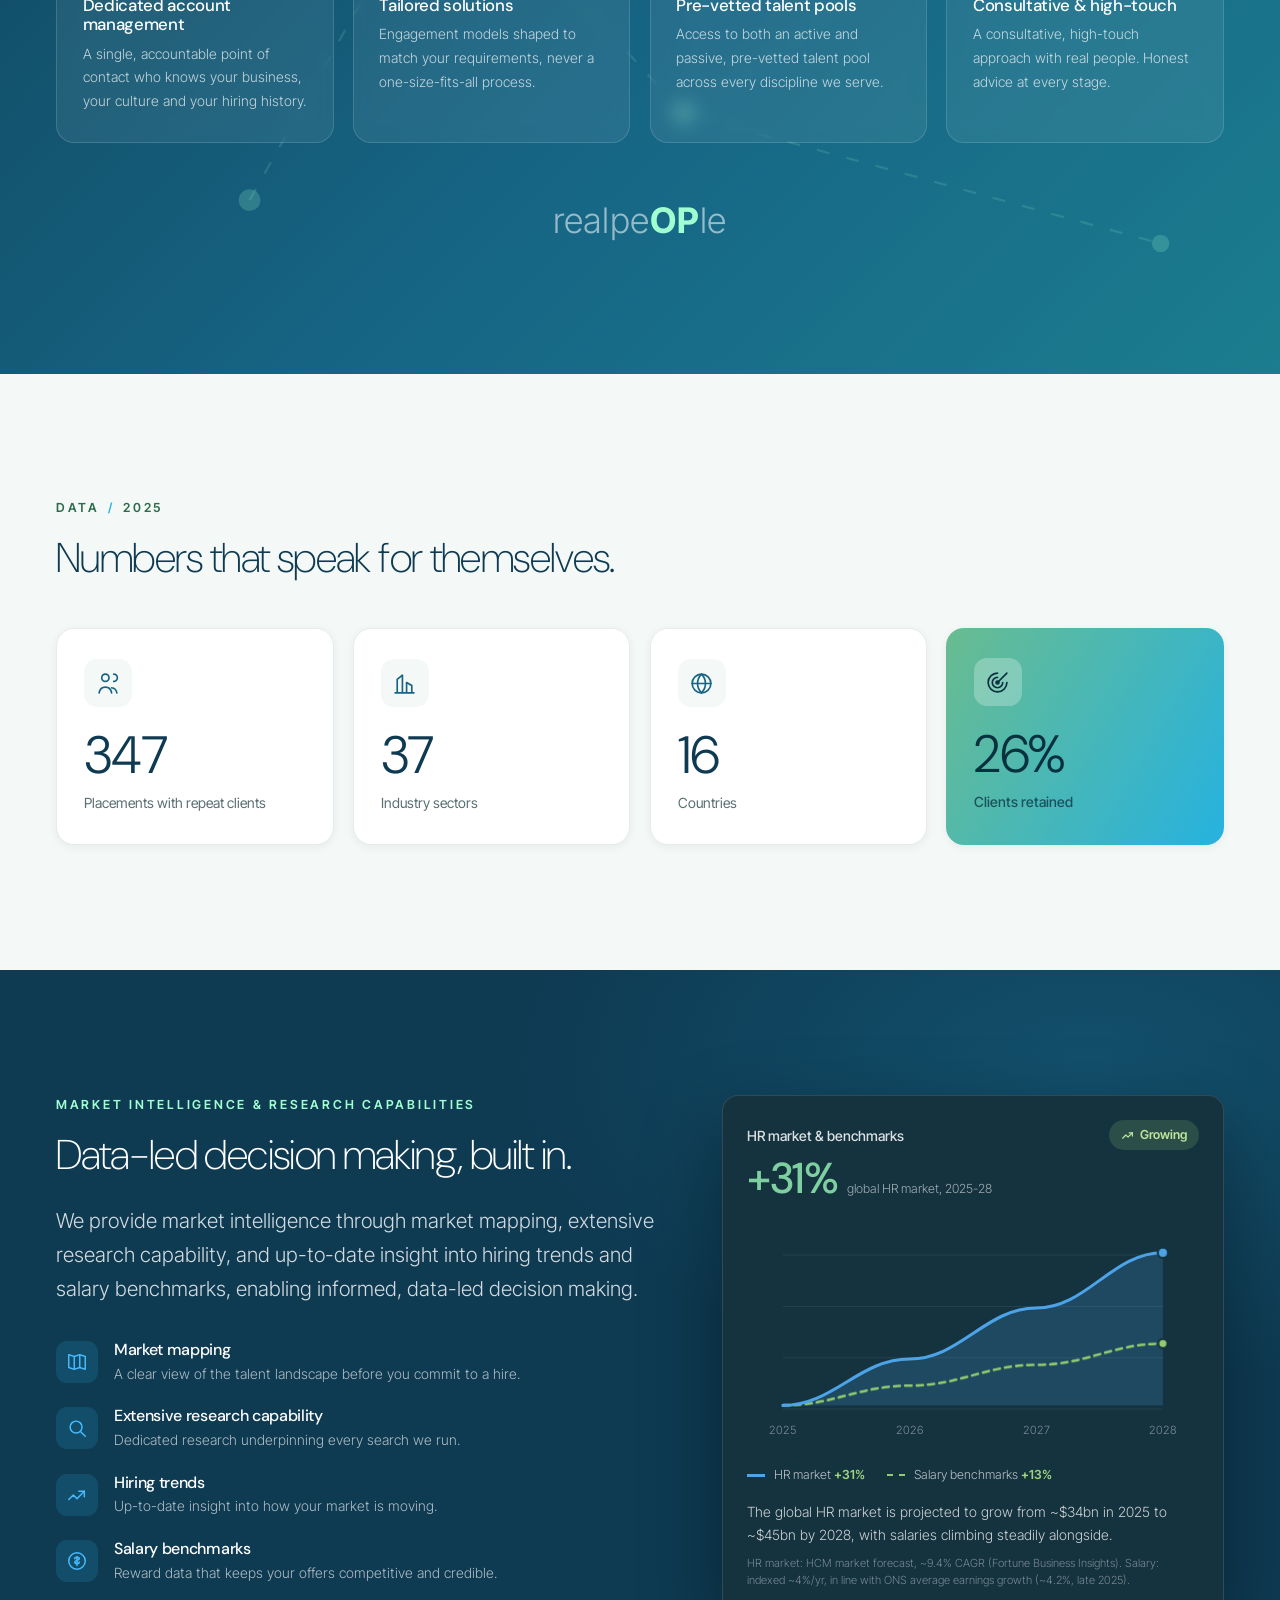
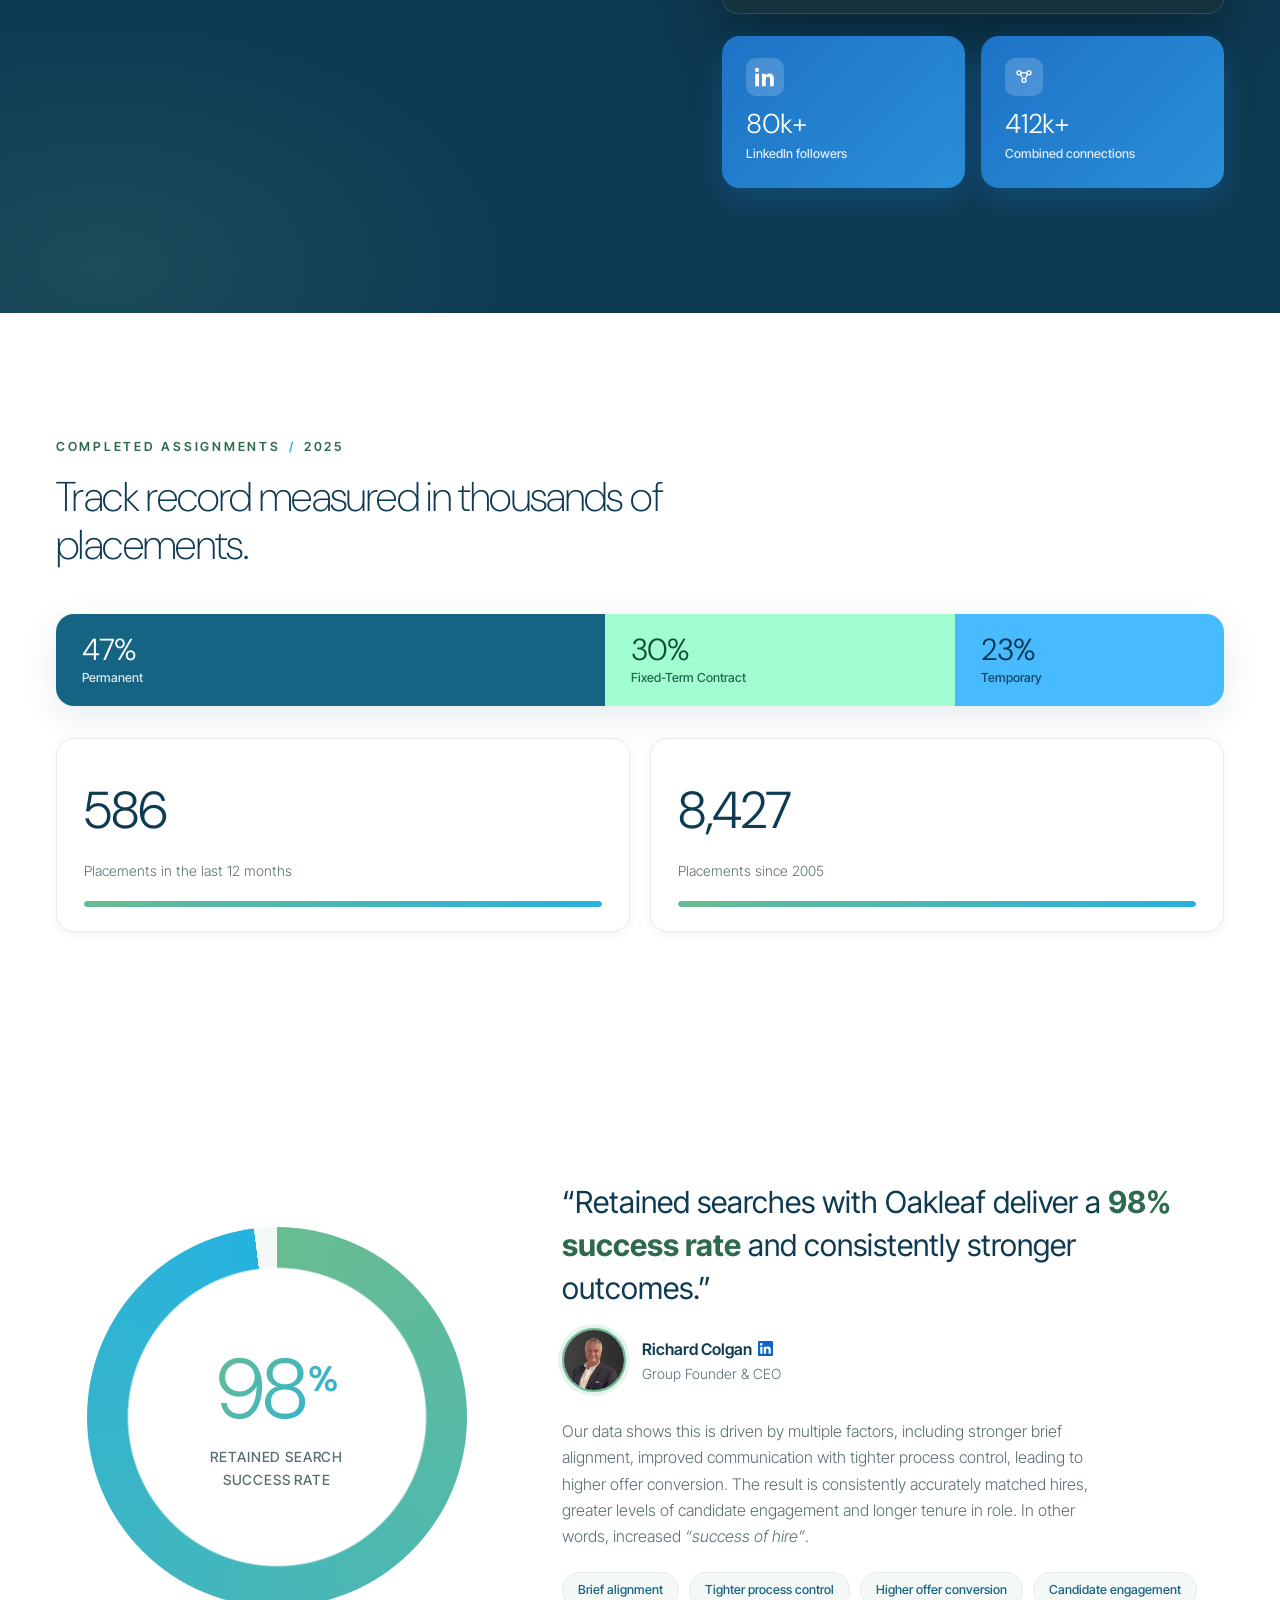
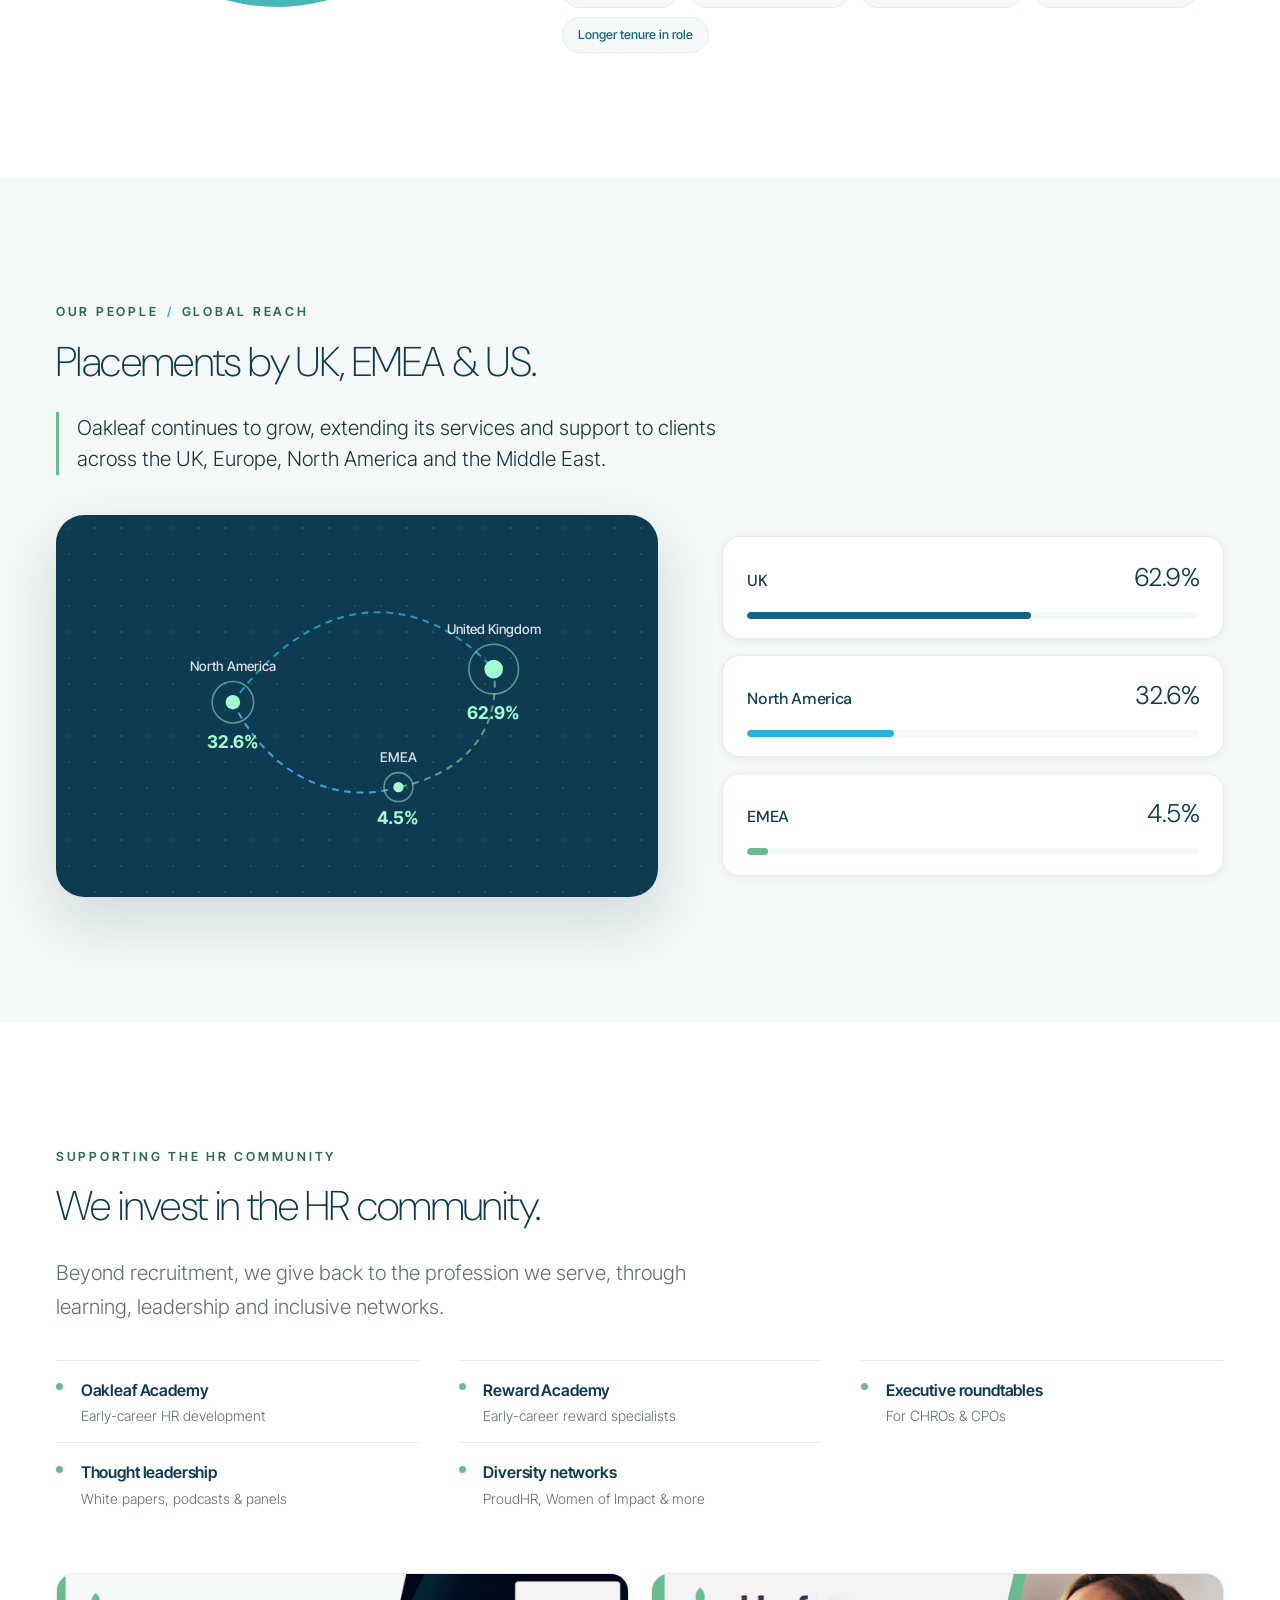
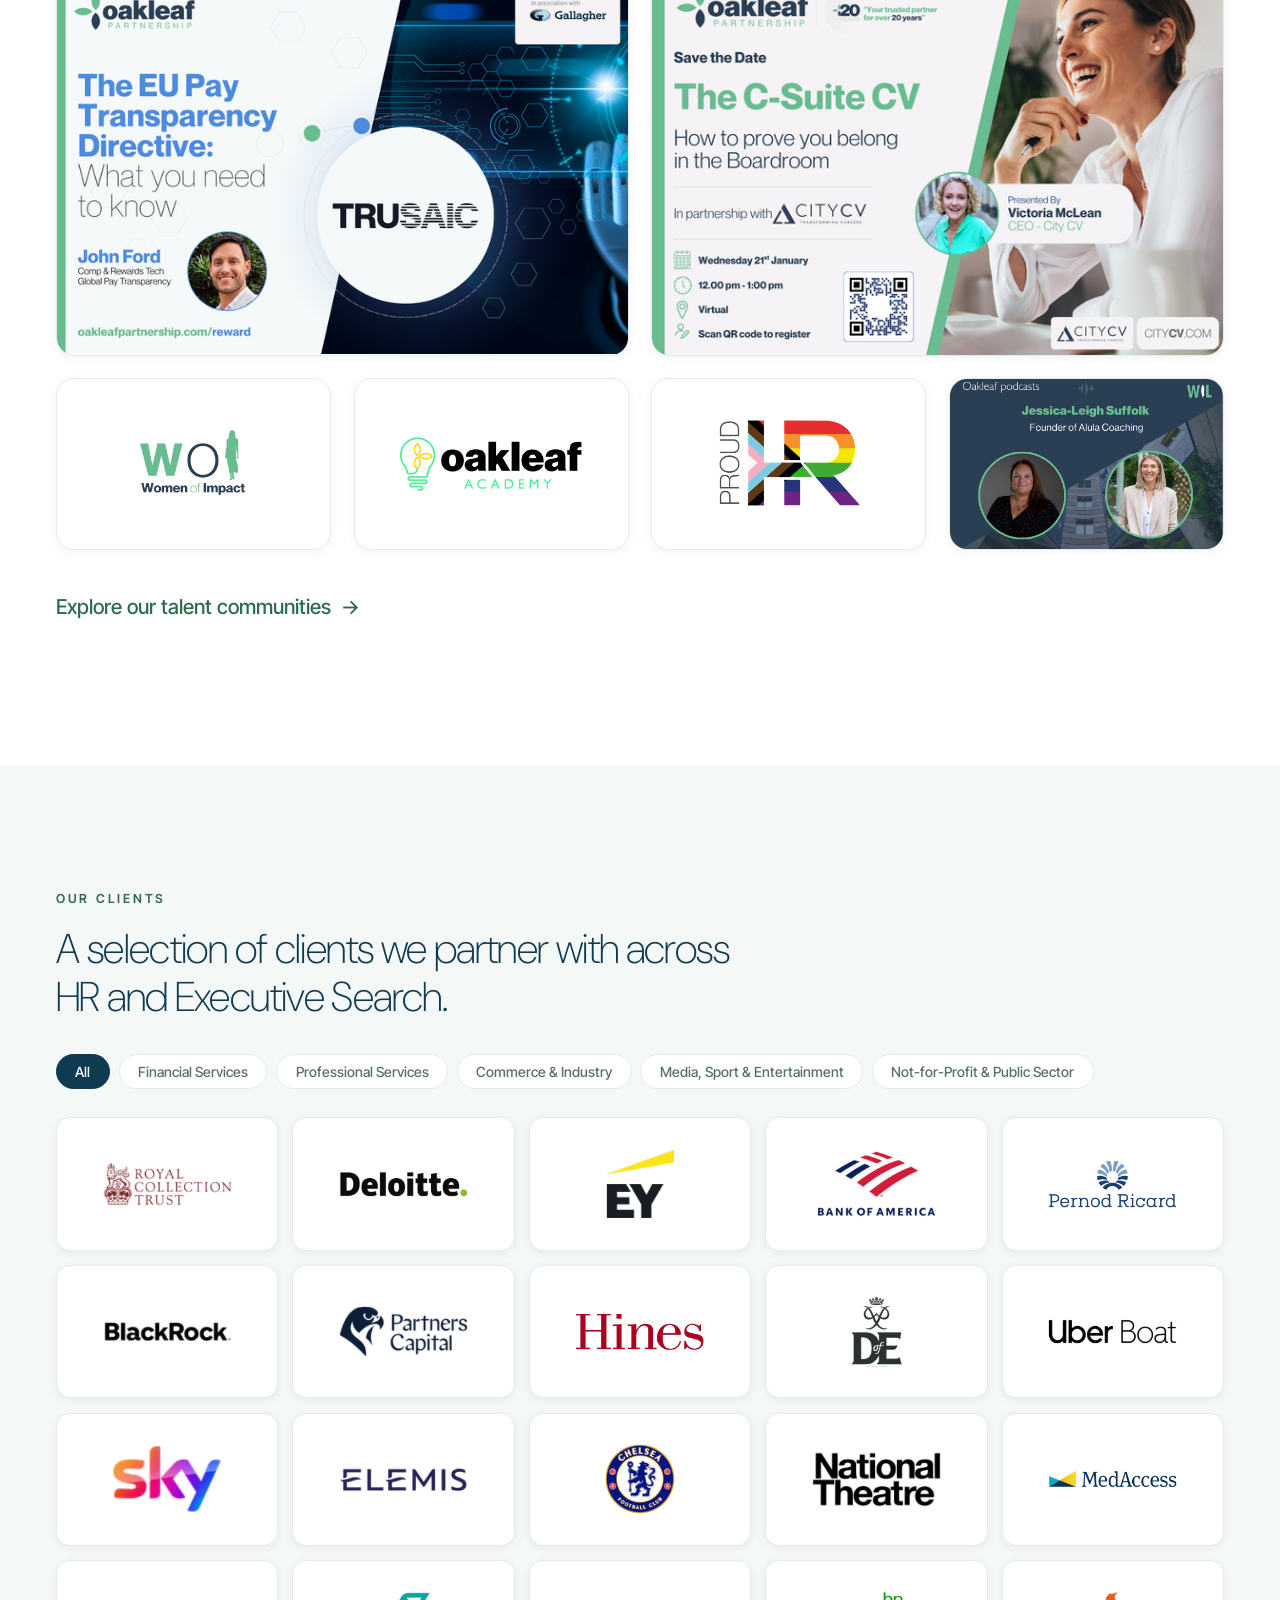
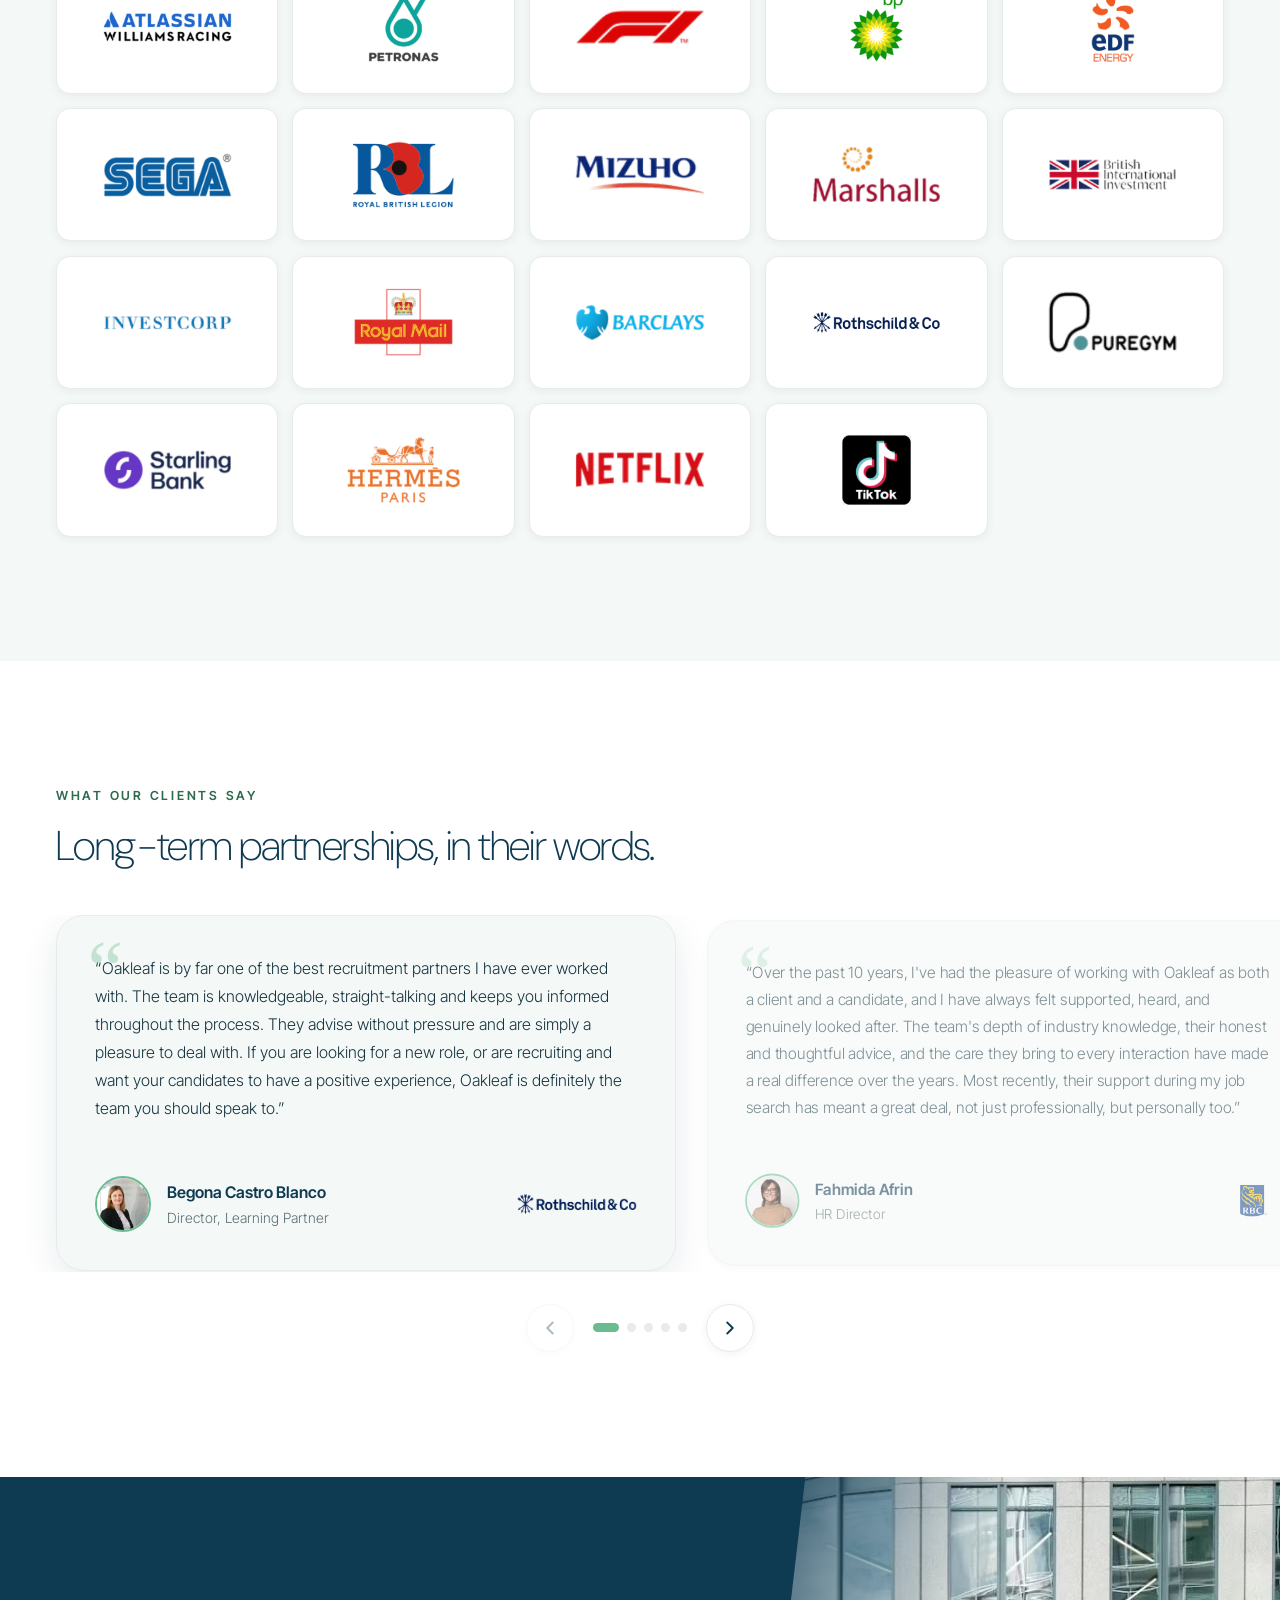
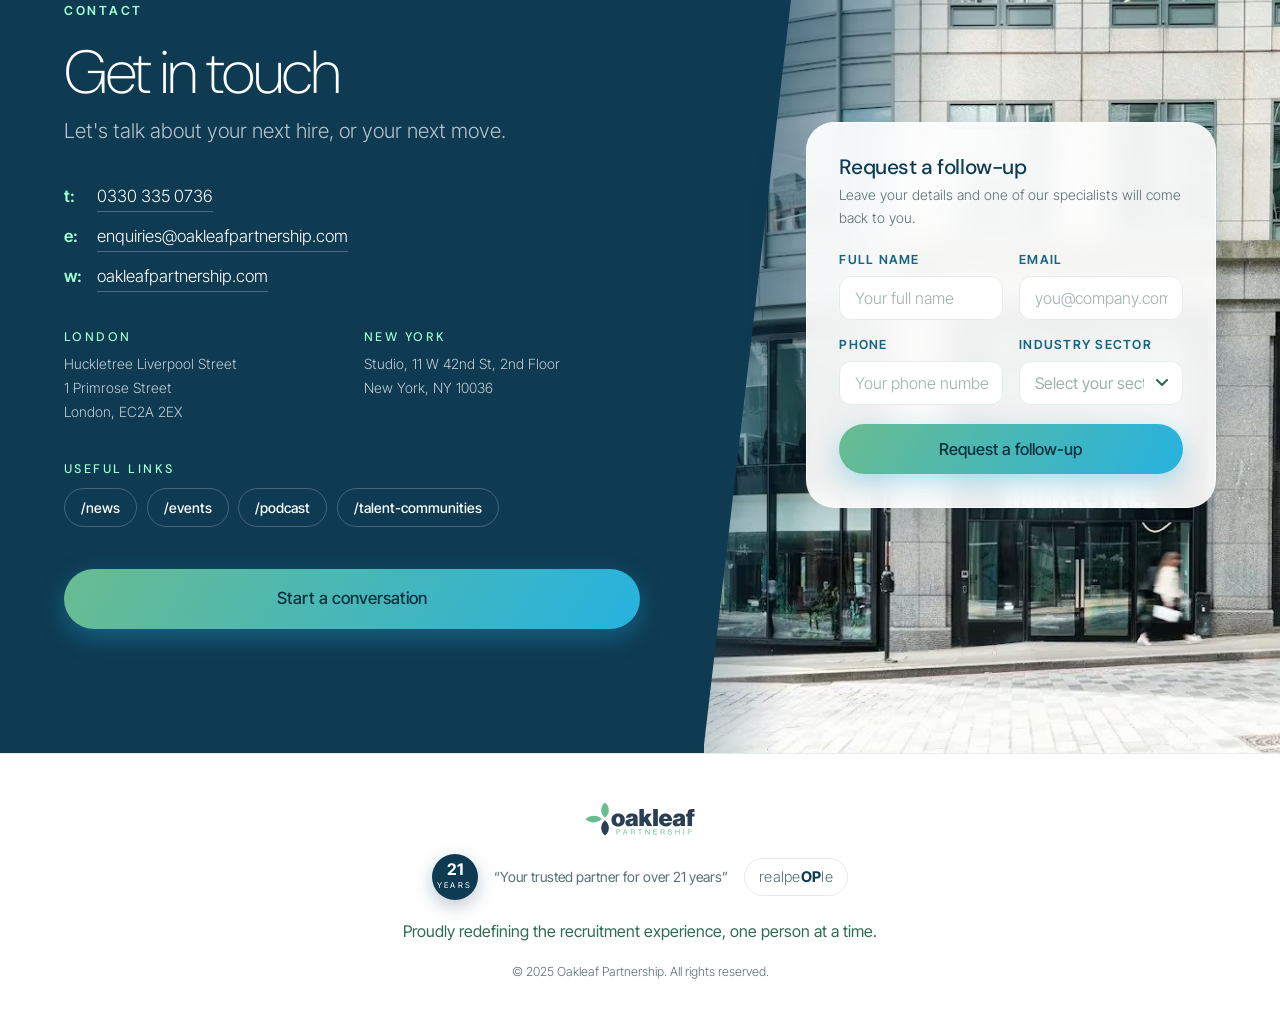
==== commit 63752a7c: "Move London office to Huckletree Liverpool Street (address + contact photo) Co-Authored-By: Claude F" ====
--- a/index.html
+++ b/index.html
@@ -56,7 +56,7 @@
           "https://www.linkedin.com/company/oakleaf-partnership/"
         ],
         "address": [
-          { "@type": "PostalAddress", "streetAddress": "10 Devonshire Square", "addressLocality": "London", "postalCode": "EC2M 4YP", "addressCountry": "GB" },
+          { "@type": "PostalAddress", "streetAddress": "Huckletree Liverpool Street, 1 Primrose Street", "addressLocality": "London", "postalCode": "EC2A 2EX", "addressCountry": "GB" },
           { "@type": "PostalAddress", "streetAddress": "Studio, 11 W 42nd St, 2nd Floor", "addressLocality": "New York", "addressRegion": "NY", "postalCode": "10036", "addressCountry": "US" }
         ],
         "contactPoint": {
@@ -839,7 +839,7 @@
         <div class="contact__addresses reveal">
           <address>
             <h3>London</h3>
-            10 Devonshire Square<br>London, EC2M 4YP
+            Huckletree Liverpool Street<br>1 Primrose Street<br>London, EC2A 2EX
           </address>
           <address>
             <h3>New York</h3>
@@ -861,7 +861,7 @@
       </div>
 
       <div class="contact__media">
-        <img src="assets/contact-office.jpg" alt="" loading="lazy" width="1400" height="933">
+        <img src="assets/contact-office.jpg" alt="" loading="lazy" width="1360" height="907">
         <form class="contact-form reveal" id="follow-up-form" novalidate>
           <h3 class="contact-form__title">Request a follow-up</h3>
           <p class="contact-form__sub">Leave your details and one of our specialists will come back to you.</p>
